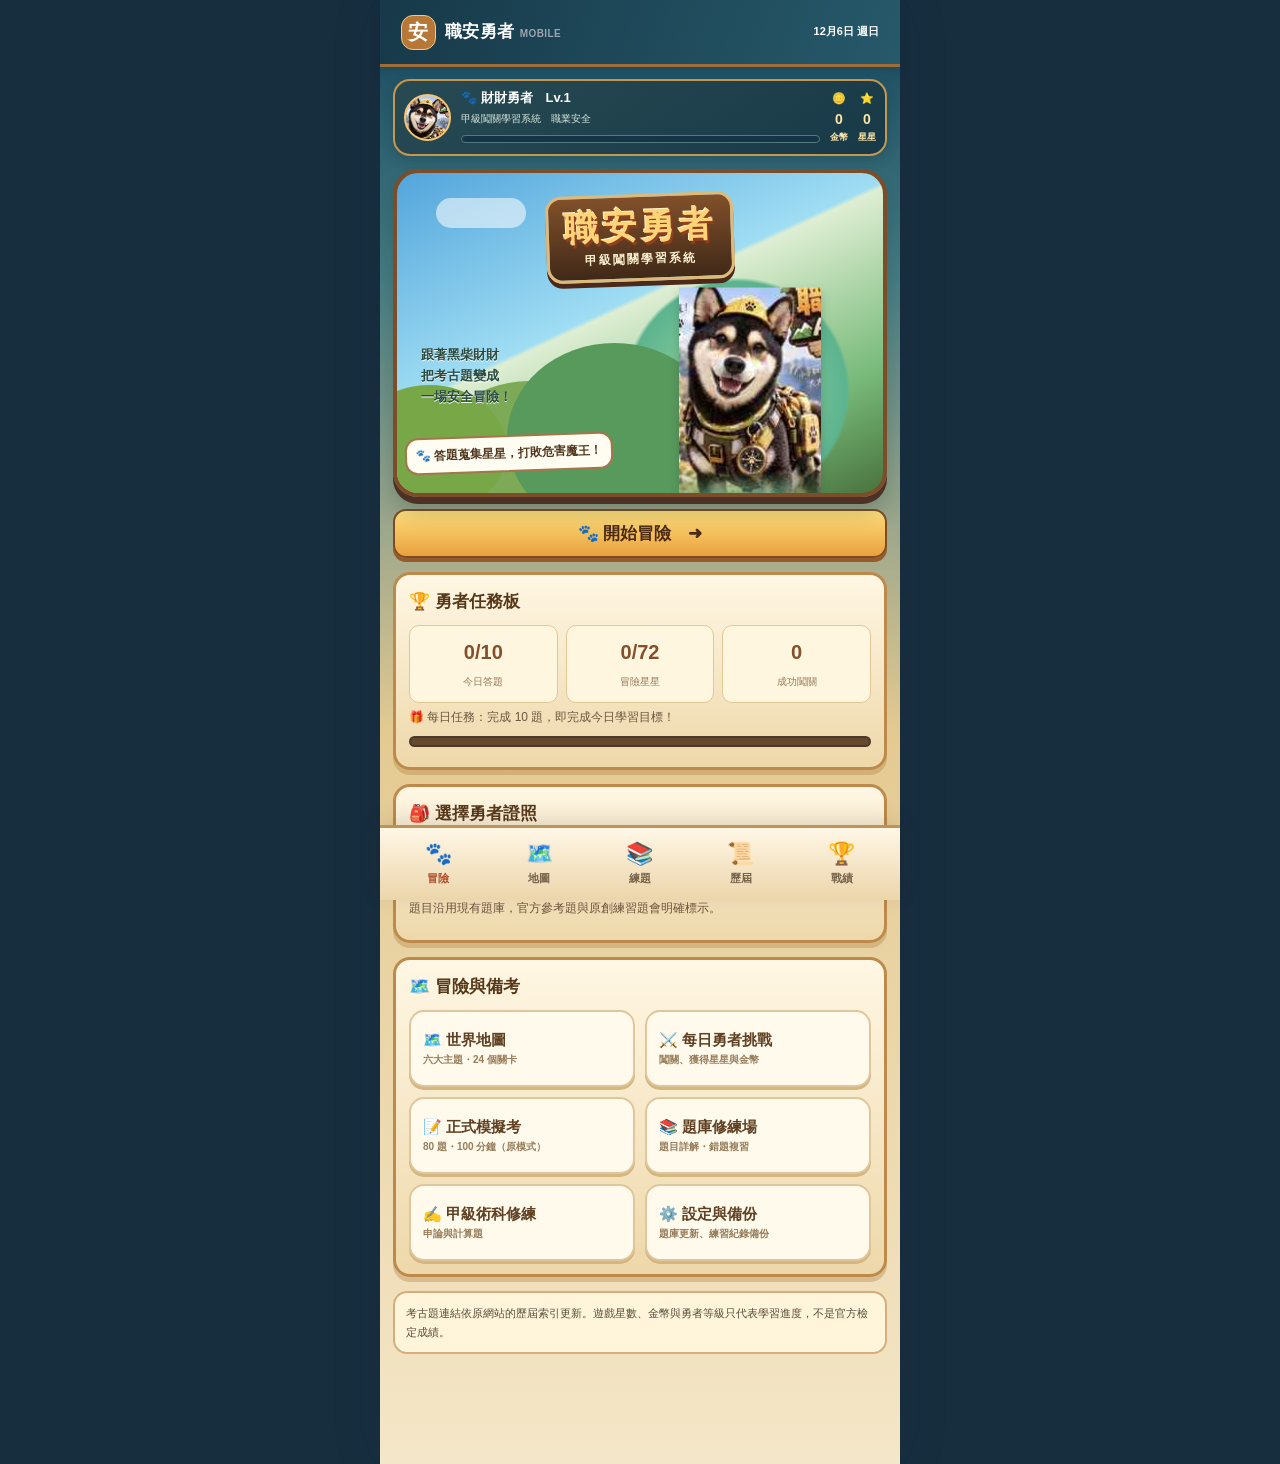
==== index.html @ 436e3c4e "Connect full professional legal explanations to Shiba RPG and brand existing exam navigation" ====
<!doctype html><html lang="zh-Hant"><head><meta charset="utf-8"><meta name="viewport" content="width=device-width,initial-scale=1,viewport-fit=cover"><meta name="theme-color" content="#192a45"><meta name="apple-mobile-web-app-capable" content="yes"><meta name="apple-mobile-web-app-status-bar-style" content="default"><meta name="apple-mobile-web-app-title" content="職安勇者"><meta name="description" content="台灣職業安全管理師、職業衛生管理師、職安衛管理員手機每日練習及歷屆試題連結"><title>職安勇者｜黑柴財財甲級闖關學習系統</title><style>:root{--bg:#f4f6fa;--ink:#15233c;--muted:#738097;--line:#e7eaf0;--brand:#ba3f3a;--deep:#17263e;--teal:#1f847b;--white:#fff;--orange:#f5b961;--shadow:0 12px 35px rgba(25,41,67,.075)}*{box-sizing:border-box}html{scroll-behavior:smooth}body{margin:0;background:var(--bg);color:var(--ink);font:15px/1.6 -apple-system,BlinkMacSystemFont,"Noto Sans TC","PingFang TC","Microsoft JhengHei",sans-serif;-webkit-tap-highlight-color:transparent}button,select,input,textarea{font:inherit}button{cursor:pointer}a{color:#2c6477;text-decoration:none}.app{max-width:520px;margin:0 auto;min-height:100dvh;background:var(--bg);padding-bottom:calc(86px + env(safe-area-inset-bottom));position:relative}.topbar{height:62px;display:flex;align-items:center;justify-content:space-between;padding:10px 21px;background:#fff;border-bottom:1px solid #eff1f5;position:sticky;top:0;z-index:10}.brand{display:flex;align-items:center;gap:9px;color:var(--deep);font-size:17px;font-weight:900;letter-spacing:.4px}.logo{background:var(--deep);width:35px;height:35px;border-radius:12px;display:grid;place-items:center;color:white;font-weight:900;font-size:20px}.small-date{font-size:11px;color:var(--muted);font-weight:650}.content{padding:18px 18px 22px}.hero{background:linear-gradient(115deg,#192a45,#2f4962);color:white;border-radius:23px;padding:22px 22px 18px;position:relative;overflow:hidden;box-shadow:0 14px 25px rgba(25,42,69,.14)}.hero::after{content:'';width:185px;height:185px;position:absolute;right:-85px;top:-70px;border-radius:50%;border:26px solid rgba(255,255,255,.055)}.hero h1{font-size:28px;margin:7px 0;line-height:1.28;letter-spacing:.4px}.eyebrow{font-size:12px;letter-spacing:1.5px;color:#b9d0da;font-weight:750}.hero p{font-size:12.5px;color:#d6e0e8;margin:0 0 17px}.hero-metrics{display:flex;gap:8px}.hero-metrics .metric{flex:1;background:#ffffff17;padding:11px 8px;border-radius:13px;backdrop-filter:blur(4px)}.metric strong{font-size:22px;line-height:1.2;display:block;font-weight:850}.metric span{font-size:10px;color:#d7e4ec}.section-title{display:flex;align-items:center;justify-content:space-between;margin:22px 2px 11px}.section-title h2{font-size:16px;line-height:1.3;margin:0;font-weight:850}.section-title .minor{color:var(--muted);font-size:11px}.btn{border:0;border-radius:13px;padding:12px 16px;font-weight:800;background:var(--deep);color:white;display:inline-flex;align-items:center;justify-content:center;gap:7px;transition:transform .14s;min-height:45px}.btn:active{transform:scale(.98)}.btn.primary{background:var(--brand)}.btn.outline{background:#fff;border:1px solid var(--line);color:var(--ink)}.btn.soft{background:#f0f4f8;color:var(--deep)}.btn.teal{background:var(--teal)}.btn.block{width:100%}.btn:disabled{opacity:.55;cursor:not-allowed}.course-row{margin:15px 0;display:flex;align-items:center;gap:10px;background:#fff;border:1px solid var(--line);border-radius:15px;padding:10px 14px}.course-row label{font-size:12px;color:var(--muted);white-space:nowrap;font-weight:750}.course-row select{width:100%;background:none;color:var(--deep);font-size:13px;font-weight:850;border:none;outline:none}.target-row{display:flex;gap:7px;margin:10px 0}.tiny-chip{padding:7px 12px;border:1px solid #e4eaf0;border-radius:999px;background:white;color:#6c788c;font-size:12px;font-weight:750}.tiny-chip.selected{border-color:var(--brand);background:#fff1ef;color:var(--brand)}.daily{background:#fff;border-radius:20px;box-shadow:var(--shadow);border:1px solid var(--line);padding:18px}.daily-row{display:flex;justify-content:space-between;gap:12px;align-items:center}.daily-big{font-weight:900;font-size:25px}.muted{color:var(--muted)}.small{font-size:12px}.progress-track{height:8px;background:#e9eef1;border-radius:20px;overflow:hidden;margin:13px 0}.progress-bar{height:100%;background:linear-gradient(90deg,var(--brand),#de8170);border-radius:20px;transition:width .25s}.task-grid{display:grid;grid-template-columns:repeat(2,minmax(0,1fr));gap:11px}.task{background:#fff;border:1px solid var(--line);border-radius:19px;padding:16px;min-height:143px;display:flex;flex-direction:column;justify-content:space-between;text-align:left;box-shadow:0 4px 15px #1b354408}.task .emoji{width:38px;height:38px;background:#f4f6f9;border-radius:12px;display:grid;place-items:center;font-size:21px}.task strong{font-size:14px;line-height:1.35}.task small{color:var(--muted);font-size:11px}.notice{padding:12px 14px;border-radius:13px;background:#edf4f4;color:#31666b;border:1px solid #d8e8e8;font-size:11.5px;line-height:1.6;margin-top:15px}.notice.warn{background:#fff6e9;color:#8c5f29;border-color:#f4e4c8}.page-title{font-size:24px;font-weight:900;margin:1px 0 4px}.page-subtitle{font-size:12px;color:var(--muted);margin:0 0 16px}.card{border:1px solid var(--line);background:white;border-radius:19px;padding:16px;margin:11px 0;box-shadow:0 3px 15px rgba(20,40,60,.035)}.card h3{font-size:15px;margin:0 0 5px}.stat-pair{display:grid;grid-template-columns:1fr 1fr;gap:9px}.stat-pair .card{margin:0}.stat-val{font-size:27px;font-weight:900;line-height:1.35}.stat-caption{font-size:11px;color:var(--muted)}.tabs{position:fixed;z-index:20;bottom:0;left:50%;transform:translateX(-50%);width:min(520px,100%);background:#fff;display:flex;border-top:1px solid #e5e9ef;box-shadow:0 -10px 25px #2638490c;padding:8px 8px calc(7px + env(safe-area-inset-bottom))}.tab{flex:1;display:flex;flex-direction:column;align-items:center;gap:2px;justify-content:center;color:#8b97a9;border:none;background:none;padding:4px 0 5px}.tab .symbol{font-size:20px;line-height:1.3}.tab span:last-child{font-size:11px;font-weight:750}.tab.active{color:var(--brand)}.mode-list{display:grid;gap:10px}.mode-item{background:white;border:1px solid var(--line);border-radius:17px;padding:15px;display:flex;align-items:center;gap:12px;width:100%;text-align:left}.mode-item .mode-icon{width:43px;height:43px;display:grid;place-items:center;border-radius:13px;background:#f3f4f7;font-size:23px;flex-shrink:0}.mode-item strong{font-size:14px}.mode-item p{font-size:11.5px;color:var(--muted);margin:2px 0 0}.right-chevron{margin-left:auto;font-size:24px;color:#acb4bd}.topic-pill{display:inline-flex;border:1px solid #dce2ea;border-radius:30px;padding:7px 11px;font-size:11px;margin:0 5px 8px 0;background:white;color:#55657c}.topic-pill.selected{background:#172b46;color:#fff;border-color:#172b46}.filter{display:flex;align-items:center;gap:7px;margin:12px 0}.filter select,.form-select{background:#fff;border:1px solid var(--line);border-radius:12px;padding:10px;color:var(--ink);max-width:100%;font-size:12px}.full{width:100%}.quiz-top{display:flex;align-items:center;justify-content:space-between;gap:7px;margin:5px 0 12px}.quiz-top button{border:1px solid #e1e6ed;background:white;border-radius:10px;color:var(--ink);padding:7px 10px;font-weight:750;font-size:12px}.quiz-card{background:white;border:1px solid var(--line);border-radius:23px;padding:20px 16px;box-shadow:var(--shadow)}.quiz-labels{display:flex;align-items:center;gap:6px;flex-wrap:wrap}.tag{display:inline-block;border-radius:100px;padding:3px 9px;font-size:10.5px;background:#eff1f6;color:#68758a;font-weight:750}.tag.official{background:#e6f3ef;color:#20766c}.tag.multi{background:#fff3e6;color:#97642c}.quiz-question{font-size:18px;font-weight:850;line-height:1.6;margin:16px 0 20px;white-space:pre-wrap}.option{border:1.5px solid #e3e8ef;background:#fff;border-radius:15px;width:100%;display:flex;gap:11px;align-items:flex-start;text-align:left;padding:13px 12px;margin-bottom:9px;color:#21334d;line-height:1.53}.option .letter{flex-shrink:0;width:27px;height:27px;border-radius:9px;background:#eef2f6;display:grid;place-items:center;color:#53647a;font-weight:900;font-size:12px}.option.selected{border-color:#d2655e;background:#fff6f5}.option.selected .letter{background:var(--brand);color:#fff}.option.correct{border-color:#2d9380;background:#f2faf8}.option.correct .letter{background:#268878;color:white}.option.wrong{border-color:#dc7776;background:#fff4f2}.option:disabled{cursor:default}.explanation{background:#f5f8fa;border-radius:13px;padding:12px;margin:12px 0;color:#4c5e72;font-size:12.5px}.explanation strong{color:var(--ink)}.legal-analysis{margin-top:14px;border-top:1px solid #dbe3e9;padding-top:14px}.legal-heading{font-weight:900;font-size:15px;color:#1e344e;margin-bottom:8px}.legal-status{font-size:11px;font-weight:800;border-radius:8px;background:#e7f4ed;color:#276a54;padding:8px;margin-bottom:9px}.legal-note{font-size:12px;line-height:1.7;color:#4d5d72;margin:7px 0}.legal-option{border:1px solid #dbe4ed;border-radius:11px;background:#fff;padding:10px;margin:8px 0;color:#34445a}.legal-option strong{font-size:12px;color:#254661}.legal-option p{margin:5px 0 0;font-size:12px;line-height:1.75}.legal-pending,.legal-alert{border-radius:10px;padding:10px 11px;background:#fff5e9;border:1px solid #f1d6b3;color:#8b531d;font-size:12px;line-height:1.7;margin:9px 0}.legal-links{display:grid;gap:8px;margin:13px 0}.legal-links a,.legal-analysis>a{font-size:12px;line-height:1.5;text-decoration:underline}.law-update-card{margin:14px 0}.law-summary{border-top:1px solid #e8edf1;padding:10px 0 5px}.law-summary a{font-size:12px;font-weight:800}.law-summary small{display:block;color:#6b7890;font-size:11px;margin-top:4px}.law-summary p{font-size:11px;line-height:1.6;color:#56647a;margin:5px 0}

.reason-summary{padding:13px;background:#edf5fa;border-left:4px solid #3d7899;border-radius:12px;margin:10px 0;line-height:1.75}
.reason-summary b{font-size:14px;color:#203951}.reason-summary p{font-size:13px;color:#34445a;margin:5px 0 0;white-space:pre-line}
.exam-focus{background:#fff7e8;border:1px solid #f5d8a6;color:#795128;font-size:12px;line-height:1.7;padding:10px;border-radius:10px}
.reason-subtitle{font-size:13px;font-weight:850;color:#233c58;margin:15px 0 9px}
.reason-choice{background:white;border:1px solid #dfe8ed;border-radius:12px;padding:11px;margin:9px 0}
.reason-choice-top{font-size:11px;font-weight:900;color:#394e62}
.reason-choice-text{font-size:12px;color:#273b51;padding-top:6px;line-height:1.6;font-weight:750}
.reason-choice p{font-size:12px;margin:8px 0 0;line-height:1.7;color:#4c5d70}
.reason-yes{border-left:4px solid #3b907b;background:#f7fcfa}
.reason-no{border-left:4px solid #9ca8b8}
.memory-tip{background:#eef3ff;border-radius:12px;padding:12px;margin:13px 0}
.memory-tip strong{color:#28476f;font-size:13px}
.memory-tip p{font-size:12px;line-height:1.75;margin:5px 0 0;color:#384e6e}

.coverage-card{margin:15px 0}.coverage-pill{font-size:10px;font-weight:900;color:#4e7b73;background:#e3f5f0;padding:5px 7px;border-radius:12px}.coverage-big{font-size:22px;font-weight:900;color:#233650;margin:9px 0}.coverage-big small{color:#7b8b99;font-size:13px}.coverage-sub{color:#647185;font-size:11px;line-height:1.65;margin:10px 0}.coverage-row{display:flex;justify-content:space-between;font-size:12px;gap:8px;padding:7px 2px;border-bottom:1px solid #eaf0f5}.coverage-row strong{color:#2c526a}.focus-card{margin:14px 0}.focus-grid{display:grid;grid-template-columns:repeat(2,minmax(0,1fr));gap:9px}.focus-grid button{border-radius:11px;border:1px solid #d6e1e8;background:#f8fbfe;text-align:left;padding:11px;color:#193d54}.focus-grid b,.focus-grid small{display:block}.focus-grid b{font-size:13px}.focus-grid small{color:#76889a;font-size:11px;margin-top:3px}.focus-grid button:disabled{opacity:.45}
.quiz-actions{display:flex;gap:10px;margin:17px 0}.quiz-actions .btn{flex:1}.score{font-size:56px;line-height:1.15;font-weight:950;text-align:center;color:var(--deep);letter-spacing:-2px}.score small{font-size:20px}.result-dot{font-size:44px;text-align:center;margin:8px}.archive-year{display:flex;gap:8px;align-items:center}.archive-year select{flex:1}.source-row{display:flex;align-items:flex-start;gap:10px;justify-content:space-between;border-top:1px solid #eff2f5;padding:10px 0}.source-row:first-child{border-top:0}.source-row .sr-title{font-size:12px;font-weight:800}.source-row .sr-sub{font-size:10px;color:var(--muted);margin-top:3px;word-break:break-all}.source-row a{font-size:11px;font-weight:750;white-space:nowrap;background:#edf4f6;padding:5px 9px;border-radius:8px}.status-bullet{display:inline-block;width:7px;height:7px;border-radius:50%;margin-right:4px;background:#c0c7d1}.status-bullet.found{background:#2d9782}.source-summ{display:grid;grid-template-columns:repeat(3,1fr);gap:9px}.source-summ .card{margin:0;padding:13px 9px;text-align:center}.source-summ strong{font-size:20px}.source-summ span{font-size:10px;color:var(--muted);display:block}.pill-link{display:inline-flex;align-items:center;padding:7px 9px;background:#f1f5f8;border-radius:9px;margin:4px;font-size:11px}.history-row{display:flex;justify-content:space-between;border-bottom:1px solid var(--line);padding:12px 0;font-size:12px}.history-row:last-child{border-bottom:none}.bar-chart{display:flex;gap:5px;align-items:flex-end;height:105px;padding:11px 0 3px}.bar-chart .colbar{flex:1;text-align:center;display:flex;flex-direction:column;align-items:center;justify-content:end;height:100%}.bar-chart .colbar i{display:block;width:72%;border-radius:5px 5px 0 0;background:#d87364;min-height:2px}.bar-chart .colbar small{color:#95a0ae;font-size:9px;margin-top:4px}.input-area{width:100%;min-height:190px;border:1px solid #dfe5ed;border-radius:14px;padding:13px;resize:vertical;outline:none;background:#fff}.footnote{color:#8a94a4;font-size:10.5px;margin:14px 2px;line-height:1.7}.muted-link{color:#43748a;text-decoration:underline}.row{display:flex;align-items:center;justify-content:space-between;gap:9px}.check-answers{background:#f1f4f8;color:#50647a;border:1px solid #dfe7eb;border-radius:12px;padding:11px;white-space:pre-wrap;font-size:13px}.toast{position:fixed;bottom:94px;left:50%;transform:translateX(-50%);background:#1a2d45;color:white;padding:12px 18px;border-radius:13px;font-size:12px;max-width:90%;box-shadow:0 12px 22px #0003;z-index:40}.hide{display:none!important}@media(min-width:600px){body{background:#e8ebf0}.app{box-shadow:0 0 50px #1a28421b}.tabs{box-shadow:0 -7px 28px #1e304419}}@media(prefers-reduced-motion:reduce){*{scroll-behavior:auto!important;transition:none!important}}
</style><link rel="stylesheet" href="./adventure.css?v=2.0"></head><body><div id="app"><div class="app"><div class="topbar"><div class="brand"><span class="logo">安</span>職安考通</div></div><main class="content">正在載入題庫…</main></div></div><script>const BUNDLED_PRACTICE={"version":"2026-10-20","questions":[{"id":"P0001","type":"single","topic":"90006 職業安全衛生","specialty":"all","text":"發現工作場所有立即發生危險之虞時，最適當的處理為何？","options":["先完成手上工作","停止作業並使人員退避安全場所","拍照後等待隔天","僅提醒同事小心"],"answer":[1],"explanation":"立即危險應優先停止作業、撤離及排除危害。","source_type":"practice","year":null,"source":"原創練習題（不是官方考古題）"},{"id":"P0002","type":"single","topic":"90006 職業安全衛生","specialty":"all","text":"風險評估中，風險一般由哪兩個主要因素組成？","options":["成本與產值","危害發生可能性與後果嚴重度","人數與工時","溫度與濕度"],"answer":[1],"explanation":"常見風險矩陣以可能性及嚴重度評定風險。","source_type":"practice","year":null,"source":"原創練習題（不是官方考古題）"},{"id":"P0003","type":"single","topic":"90006 職業安全衛生","specialty":"all","text":"使用化學品前，最應優先查閱哪項資料？","options":["安全資料表（SDS）","採購發票","產品廣告","出勤紀錄"],"answer":[0],"explanation":"SDS 提供危害、保護措施、洩漏與急救資訊。","source_type":"practice","year":null,"source":"原創練習題（不是官方考古題）"},{"id":"P0004","type":"single","topic":"90006 職業安全衛生","specialty":"all","text":"發生事故後的調查，主要目的為何？","options":["尋找替罪羊","預防再發並改善系統缺失","僅完成行政程序","減少通報次數"],"answer":[1],"explanation":"事故調查著重根本原因與防止再發措施。","source_type":"practice","year":null,"source":"原創練習題（不是官方考古題）"},{"id":"P0005","type":"single","topic":"90007 工作倫理","specialty":"all","text":"發現檢查紀錄有誤，管理人員應如何處理？","options":["直接刪除整份紀錄","保留可追溯性並依程序更正","請他人代簽","為避免影響績效而不處理"],"answer":[1],"explanation":"紀錄更正應可追溯，避免偽造或掩蓋。","source_type":"practice","year":null,"source":"原創練習題（不是官方考古題）"},{"id":"P0006","type":"single","topic":"90007 工作倫理","specialty":"all","text":"處理員工健康資料時最重要的原則是？","options":["傳送到公開群組","依業務必要性限制存取並保護隱私","公開個人診斷","複製到私人帳號"],"answer":[1],"explanation":"健康及個資應以最小必要原則保護。","source_type":"practice","year":null,"source":"原創練習題（不是官方考古題）"},{"id":"P0007","type":"single","topic":"90007 工作倫理","specialty":"all","text":"承攬商要求幫忙隱匿危險作業缺失時，管理人員應？","options":["同意並換取便利","依規定通報、追蹤改善","只在口頭說明","刪除照片"],"answer":[1],"explanation":"完整揭露風險及追蹤改善符合專業倫理。","source_type":"practice","year":null,"source":"原創練習題（不是官方考古題）"},{"id":"P0008","type":"single","topic":"90007 工作倫理","specialty":"all","text":"評估設備安全時，哪一種做法較符合專業誠信？","options":["在未檢查前先簽合格","依現場證據及規範如實判定","只採供應商口頭承諾","為趕進度忽略試驗"],"answer":[1],"explanation":"檢查結論須基於客觀資料及實際驗證。","source_type":"practice","year":null,"source":"原創練習題（不是官方考古題）"},{"id":"P0009","type":"single","topic":"90008 環境保護","specialty":"all","text":"化學品洩漏流向雨水排水溝時，首要原則為何？","options":["用水沖入溝內","在安全條件下阻止擴散並通報","任其自然蒸發","以紙箱掩蓋"],"answer":[1],"explanation":"避免污染水體；在確保人員安全後阻止擴散。","source_type":"practice","year":null,"source":"原創練習題（不是官方考古題）"},{"id":"P0010","type":"single","topic":"90008 環境保護","specialty":"all","text":"事業廢棄物分類與處理最適合採取哪種方式？","options":["所有廢棄物混裝","依特性分類、標示並交合法管道處理","交給不明車輛","只靠容器顏色區分"],"answer":[1],"explanation":"分類、標示及合法清除處理是基本原則。","source_type":"practice","year":null,"source":"原創練習題（不是官方考古題）"},{"id":"P0011","type":"single","topic":"90008 環境保護","specialty":"all","text":"選擇減少污染的改善措施時，優先考量何者？","options":["源頭減量與製程改善","增加末端稀釋","移到其他地方排放","不再記錄用量"],"answer":[0],"explanation":"源頭減量優先於末端處理。","source_type":"practice","year":null,"source":"原創練習題（不是官方考古題）"},{"id":"P0012","type":"single","topic":"90008 環境保護","specialty":"all","text":"危害性廢棄物容器最重要的管理條件為何？","options":["保持開口方便使用","合適容器、清楚標示並防止洩漏","與一般食品存放","放在避難出口"],"answer":[1],"explanation":"防漏、標示及合適儲存可降低人員與環境危害。","source_type":"practice","year":null,"source":"原創練習題（不是官方考古題）"},{"id":"P0013","type":"single","topic":"90009 節能減碳","specialty":"all","text":"降低空調能源消耗的首要合理措施為何？","options":["無人區域維持全負載","改善設備效率並適當設定溫度","封閉所有通風口","取消必要的通風設備"],"answer":[1],"explanation":"節能不能犧牲法定或必要的通風安全。","source_type":"practice","year":null,"source":"原創練習題（不是官方考古題）"},{"id":"P0014","type":"single","topic":"90009 節能減碳","specialty":"all","text":"建立能源績效指標時，哪一項最有助於比較？","options":["用電量與產量或樓地板面積等活動量連結","只看某一天用電","只看電費帳單顏色","不用保留紀錄"],"answer":[0],"explanation":"能耗強度可協助排除產量或規模差異。","source_type":"practice","year":null,"source":"原創練習題（不是官方考古題）"},{"id":"P0015","type":"single","topic":"90009 節能減碳","specialty":"all","text":"改善照明能源效率時，合適的作法為何？","options":["在必要照度前提下採高效率燈具與分區控制","全部關燈","遮住緊急照明","取消出口指示燈"],"answer":[0],"explanation":"必須同時兼顧工作照度與緊急照明要求。","source_type":"practice","year":null,"source":"原創練習題（不是官方考古題）"},{"id":"P0016","type":"single","topic":"90009 節能減碳","specialty":"all","text":"選擇節能設備時，應避免哪一種做法？","options":["評估生命週期成本","確認符合安全規範","只因節能而拆除必要防護裝置","規劃維護保養"],"answer":[2],"explanation":"能源績效不得凌駕基本安全防護。","source_type":"practice","year":null,"source":"原創練習題（不是官方考古題）"},{"id":"P0017","type":"single","topic":"安全衛生管理","specialty":"all","text":"ISO 45001 的 PDCA 循環中，Check 主要對應哪項活動？","options":["鑑別危害與規劃","績效監督、測量及稽核","施行工程控制","公布公司願景"],"answer":[1],"explanation":"Check 重點在監督績效並確認系統是否有效。","source_type":"practice","year":null,"source":"原創練習題（不是官方考古題）"},{"id":"P0018","type":"single","topic":"安全衛生管理","specialty":"all","text":"風險控制層級中，通常優先程度最高的是？","options":["個人防護具","工程控制","消除危害","行政管理"],"answer":[2],"explanation":"消除危害優先於取代、工程、行政及個人防護。","source_type":"practice","year":null,"source":"原創練習題（不是官方考古題）"},{"id":"P0019","type":"single","topic":"安全衛生管理","specialty":"all","text":"承攬共同作業前，最應建立哪項機制？","options":["僅由承攬商自行決定","連繫調整、作業協調及危害告知","完全不開會","將工作全部交由門衛"],"answer":[1],"explanation":"共同作業須重視原事業單位協調和危害防止。","source_type":"practice","year":null,"source":"原創練習題（不是官方考古題）"},{"id":"P0020","type":"single","topic":"安全衛生管理","specialty":"all","text":"變更管理（MOC）最適合在什麼時點執行？","options":["設備變更完成後很久","作業或設備變更前先評估風險","事故後才開始","僅在驗收時"],"answer":[1],"explanation":"變更前辨識新增或改變的危害。","source_type":"practice","year":null,"source":"原創練習題（不是官方考古題）"},{"id":"P0021","type":"single","topic":"安全衛生管理","specialty":"all","text":"職災調查使用「五個為什麼」主要是為了？","options":["快速歸咎個人","探索事故背後的系統性原因","取代全部證據","計算保險費"],"answer":[1],"explanation":"持續追問因果，以找到可改善的根因。","source_type":"practice","year":null,"source":"原創練習題（不是官方考古題）"},{"id":"P0022","type":"single","topic":"安全衛生管理","specialty":"all","text":"安全衛生教育訓練成效最適合如何確認？","options":["只有簽到就視為有效","結合測驗、操作觀察與現場行為","只看出席人數","不須追蹤"],"answer":[1],"explanation":"訓練成效需要知識與行為方面的佐證。","source_type":"practice","year":null,"source":"原創練習題（不是官方考古題）"},{"id":"P0023","type":"single","topic":"安全衛生管理","specialty":"all","text":"在安全巡檢發現高風險缺失時，合理的處置順序為何？","options":["等月報再追蹤","先控制危害、指派改善、驗證結案","刪除缺失紀錄","只用口頭提醒"],"answer":[1],"explanation":"先控制急迫風險，後續落實改善及驗證。","source_type":"practice","year":null,"source":"原創練習題（不是官方考古題）"},{"id":"P0024","type":"single","topic":"安全衛生管理","specialty":"all","text":"「領先指標」的最佳例子為何？","options":["去年失能傷害件數","本月風險改善措施按期完成率","去年事故損失日數","去年工傷保險理賠額"],"answer":[1],"explanation":"改善完成率能呈現預防性活動，屬領先指標。","source_type":"practice","year":null,"source":"原創練習題（不是官方考古題）"},{"id":"P0025","type":"single","topic":"安全衛生管理","specialty":"all","text":"「落後指標」的例子為何？","options":["風險評估完成率","工具箱會議出席率","職業災害件數","近失事件提報率"],"answer":[2],"explanation":"事故發生後的結果屬落後指標。","source_type":"practice","year":null,"source":"原創練習題（不是官方考古題）"},{"id":"P0026","type":"single","topic":"安全衛生管理","specialty":"all","text":"設置安全衛生管理目標時，最適當的設計方式為何？","options":["無期限的口號","可衡量、可追蹤且有責任人與期限","避免數據","僅由承攬商決定"],"answer":[1],"explanation":"SMART 目標便於管理、檢視與改善。","source_type":"practice","year":null,"source":"原創練習題（不是官方考古題）"},{"id":"P0027","type":"single","topic":"安全衛生管理","specialty":"all","text":"危害辨識時，下列哪項不應忽略？","options":["僅例行作業","非例行作業、維修及緊急狀況","只有辦公室","只有承攬商作業"],"answer":[1],"explanation":"危害辨識須涵蓋不同作業模式及緊急情境。","source_type":"practice","year":null,"source":"原創練習題（不是官方考古題）"},{"id":"P0028","type":"single","topic":"安全衛生管理","specialty":"all","text":"採購一台新機械時，安全管理最適合提前介入哪個階段？","options":["設備停用後","規格訂定與選型階段","僅結帳時","事故發生後"],"answer":[1],"explanation":"源頭納入安全規格可減少後續改造。","source_type":"practice","year":null,"source":"原創練習題（不是官方考古題）"},{"id":"P0029","type":"single","topic":"安全衛生管理","specialty":"all","text":"承攬商人員進場時，哪項最適合列為必要事項？","options":["只看公司制服","危害告知與入場管制","只確認手機品牌","完全不需核實資格"],"answer":[1],"explanation":"進場前應確認作業風險、資格與管制。","source_type":"practice","year":null,"source":"原創練習題（不是官方考古題）"},{"id":"P0030","type":"single","topic":"安全衛生管理","specialty":"all","text":"緊急應變演練後最有價值的產出是？","options":["只拍團體照片","記錄問題、改善期限及驗證結果","演練後丟掉紀錄","只宣布結束"],"answer":[1],"explanation":"演練重點在發現應變缺口與追蹤改善。","source_type":"practice","year":null,"source":"原創練習題（不是官方考古題）"},{"id":"P0031","type":"single","topic":"安全衛生管理","specialty":"all","text":"工作安全分析（JSA）通常會先進行何事？","options":["直接決定罰款","將工作拆分為主要步驟","只買防護具","只設定產量"],"answer":[1],"explanation":"工作步驟拆解後辨識各步驟危害和控制措施。","source_type":"practice","year":null,"source":"原創練習題（不是官方考古題）"},{"id":"P0032","type":"single","topic":"安全衛生管理","specialty":"all","text":"員工提出近失事件時，組織最適合採取？","options":["鼓勵報告、分析並改善","公開指責員工","取消所有報告","視為一定無風險"],"answer":[0],"explanation":"近失事件可協助提前消除事故誘因。","source_type":"practice","year":null,"source":"原創練習題（不是官方考古題）"},{"id":"P0033","type":"single","topic":"安全衛生管理","specialty":"all","text":"職安衛內部稽核最主要的功能為何？","options":["取代外部主管機關","檢查系統符合性及有效性","只追求表單數量","向全體員工公布個資"],"answer":[1],"explanation":"稽核評估管理系統是否依要求執行及有效運作。","source_type":"practice","year":null,"source":"原創練習題（不是官方考古題）"},{"id":"P0034","type":"single","topic":"安全衛生管理","specialty":"all","text":"若改善措施已完成施工，正式結案前還應做什麼？","options":["直接刪單","驗證控制措施是否有效","停止追蹤","僅向供應商付款"],"answer":[1],"explanation":"改善完成不等於風險已充分降低。","source_type":"practice","year":null,"source":"原創練習題（不是官方考古題）"},{"id":"P0035","type":"single","topic":"安全衛生管理","specialty":"all","text":"對於危害性作業的工作許可制度，關鍵重點為？","options":["許可單簽完就永久有效","確認作業條件、隔離與必要的安全措施","只列印空白表","任何人都能任意修改"],"answer":[1],"explanation":"作業許可應與現場條件和措施相符。","source_type":"practice","year":null,"source":"原創練習題（不是官方考古題）"},{"id":"P0036","type":"single","topic":"安全衛生管理","specialty":"all","text":"若需要對多項危害排定改善優先順序，應首先參考？","options":["部門資歷","風險程度及立即危害狀況","辦公室距離","文件頁數"],"answer":[1],"explanation":"以風險為基礎配置改善資源。","source_type":"practice","year":null,"source":"原創練習題（不是官方考古題）"},{"id":"P0037","type":"single","topic":"安全衛生管理","specialty":"all","text":"稽核缺失的矯正措施應特別避免？","options":["確認原因","只修正表象、未處理根因","訂定期限","驗證有效性"],"answer":[1],"explanation":"只消除眼前現象，缺失容易再發。","source_type":"practice","year":null,"source":"原創練習題（不是官方考古題）"},{"id":"P0038","type":"single","topic":"安全衛生管理","specialty":"all","text":"設計安全觀察制度時，較好的方向是？","options":["只記錄員工犯錯","觀察工作條件與系統因素並提供回饋","禁止員工反映問題","將觀察資料當作唯一考績"],"answer":[1],"explanation":"以改善不安全條件與行為背後原因為重點。","source_type":"practice","year":null,"source":"原創練習題（不是官方考古題）"},{"id":"P0039","type":"single","topic":"安全衛生管理","specialty":"all","text":"職安衛管理階層審查通常需要哪類資料？","options":["僅公司商標","稽核結果、績效、事件、資源與改善機會","只看業績排名","僅員工聚餐記錄"],"answer":[1],"explanation":"管理審查應依績效資料決策。","source_type":"practice","year":null,"source":"原創練習題（不是官方考古題）"},{"id":"P0040","type":"single","topic":"安全衛生管理","specialty":"all","text":"對於安全設備的定期檢查，管理制度應包含？","options":["只列設備名稱","頻率、檢查項目、責任人及缺失改善","完全不用紀錄","只靠記憶"],"answer":[1],"explanation":"完整管理要能追蹤與證明有效執行。","source_type":"practice","year":null,"source":"原創練習題（不是官方考古題）"},{"id":"P0041","type":"single","topic":"機械設備安全","specialty":"safe","text":"維修機器前，最有助於避免意外啟動的措施是？","options":["只掛提醒紙張","上鎖掛牌及驗證零能量狀態","通知隔壁同事","將速度調慢"],"answer":[1],"explanation":"LOTO 應隔離能源並驗證安全狀態。","source_type":"practice","year":null,"source":"原創練習題（不是官方考古題）"},{"id":"P0042","type":"single","topic":"機械設備安全","specialty":"safe","text":"機械防護罩設計的主要目的為何？","options":["提升美觀","隔離人體與危險運動部位","降低文書成本","增加機台重量"],"answer":[1],"explanation":"防護罩可避免接觸夾捲切割等危險點。","source_type":"practice","year":null,"source":"原創練習題（不是官方考古題）"},{"id":"P0043","type":"single","topic":"機械設備安全","specialty":"safe","text":"操作起重設備時，最不適當的行為為何？","options":["確認吊具狀態","吊物下方站人","建立吊掛警戒區","確認荷重"],"answer":[1],"explanation":"吊物下方禁止人員停留。","source_type":"practice","year":null,"source":"原創練習題（不是官方考古題）"},{"id":"P0044","type":"single","topic":"機械設備安全","specialty":"safe","text":"兩手操作式安全裝置的主要防護原理為何？","options":["減少機台噪音","要求雙手離開危險區並操作","提升溫度","加速機械週期"],"answer":[1],"explanation":"避免手部進入危險動作區域。","source_type":"practice","year":null,"source":"原創練習題（不是官方考古題）"},{"id":"P0045","type":"single","topic":"電氣安全","specialty":"safe","text":"電氣設備維修前，何者最重要？","options":["僅切斷照明電源","斷電、隔離、驗證無電並防止誤送電","戴一般棉手套即可","請同事遠離就好"],"answer":[1],"explanation":"電氣隔離與驗電為關鍵的防感電措施。","source_type":"practice","year":null,"source":"原創練習題（不是官方考古題）"},{"id":"P0046","type":"single","topic":"電氣安全","specialty":"safe","text":"保護接地的主要安全作用為何？","options":["增加電壓","降低故障狀況下觸電風險","取代所有保護裝置","消除火災荷載"],"answer":[1],"explanation":"保護接地配合適當保護裝置降低觸電危害。","source_type":"practice","year":null,"source":"原創練習題（不是官方考古題）"},{"id":"P0047","type":"single","topic":"營造作業安全","specialty":"safe","text":"高處作業防墜落措施，通常較應優先採用哪一方式？","options":["僅提醒小心","設置適當的護欄或作業平台","使用一般雨衣","只在地面貼標語"],"answer":[1],"explanation":"集體防護通常優先於個人防墜落裝備。","source_type":"practice","year":null,"source":"原創練習題（不是官方考古題）"},{"id":"P0048","type":"single","topic":"營造作業安全","specialty":"safe","text":"開挖前，最需要事先確認何項資訊？","options":["附近餐廳營業時間","地下管線、土壤與周邊環境風險","下班交通","工地招牌樣式"],"answer":[1],"explanation":"地下管線與坍塌風險需於開挖前確認。","source_type":"practice","year":null,"source":"原創練習題（不是官方考古題）"},{"id":"P0049","type":"single","topic":"營造作業安全","specialty":"safe","text":"移動式施工架使用前，何者最適當？","options":["未鎖定腳輪就攀登","確認穩固、制動與防墜措施","將人連同架一起推動","任意拆除斜撐"],"answer":[1],"explanation":"施工架應穩固，移動與使用時遵守安全規範。","source_type":"practice","year":null,"source":"原創練習題（不是官方考古題）"},{"id":"P0050","type":"single","topic":"起重吊掛","specialty":"safe","text":"吊掛作業開始前，最應確認的組合為何？","options":["吊物顏色與品牌","重量、重心、吊具額定能力及路徑","吊車車牌字母","作業者年齡"],"answer":[1],"explanation":"避免超載與失衡，並控制運送路徑。","source_type":"practice","year":null,"source":"原創練習題（不是官方考古題）"},{"id":"P0051","type":"single","topic":"火災爆炸","specialty":"safe","text":"燃燒三要素不包含何者？","options":["可燃物","氧化劑","點火源","噪音"],"answer":[3],"explanation":"可燃物、氧化劑與熱／點火源構成火三角。","source_type":"practice","year":null,"source":"原創練習題（不是官方考古題）"},{"id":"P0052","type":"single","topic":"火災爆炸","specialty":"safe","text":"易燃液體存放區應首先控制？","options":["清潔用品顏色","點火源、通風及容器完整性","員工身高","照片數量"],"answer":[1],"explanation":"控制火源與蒸氣累積，並防洩漏。","source_type":"practice","year":null,"source":"原創練習題（不是官方考古題）"},{"id":"P0053","type":"single","topic":"火災爆炸","specialty":"safe","text":"進行動火作業前，最適合？","options":["直接開始焊接","核發作業許可並確認火源控制及監視","先打開所有危險物品容器","停用全部警報"],"answer":[1],"explanation":"動火須評估周圍可燃物並採取適當預防措施。","source_type":"practice","year":null,"source":"原創練習題（不是官方考古題）"},{"id":"P0054","type":"single","topic":"火災爆炸","specialty":"safe","text":"粉塵爆炸風險的評估，通常應注意？","options":["只看粉塵顏色","粉塵可燃性、懸浮濃度與點火源","只看員工人數","只看粉塵重量"],"answer":[1],"explanation":"可燃性粉塵在特定條件下可能爆炸。","source_type":"practice","year":null,"source":"原創練習題（不是官方考古題）"},{"id":"P0055","type":"single","topic":"運輸交通","specialty":"safe","text":"工廠內人車分流的核心安全目的是？","options":["節省照明","減少人員與車輛衝突及撞擊","增加貨架數","避免文件更新"],"answer":[1],"explanation":"實體隔離與交通動線設計可控制人車碰撞。","source_type":"practice","year":null,"source":"原創練習題（不是官方考古題）"},{"id":"P0056","type":"single","topic":"運輸交通","specialty":"safe","text":"堆高機轉彎行駛時，應特別注意？","options":["車輛尾部擺動與周邊人員","只有輪胎品牌","駕駛室香氛","燈光色溫"],"answer":[0],"explanation":"堆高機後輪轉向的尾部擺動可能造成夾撞。","source_type":"practice","year":null,"source":"原創練習題（不是官方考古題）"},{"id":"P0057","type":"single","topic":"運輸交通","specialty":"safe","text":"裝卸貨月台的防墜及防車輛移動措施應包括？","options":["僅放警示紙張","車輛固定、月台防護與通訊確認","永遠不需檢查","只靠手勢猜測"],"answer":[1],"explanation":"控制貨車意外移動及月台落差。","source_type":"practice","year":null,"source":"原創練習題（不是官方考古題）"},{"id":"P0058","type":"single","topic":"設備可靠度","specialty":"safe","text":"安全聯鎖被短接時，最適當的管理作法為何？","options":["視為節省時間","停止相關危險作業並恢復有效防護","寫在日誌即可持續使用","只降低機台產速"],"answer":[1],"explanation":"安全聯鎖失效可能造成不可接受的風險。","source_type":"practice","year":null,"source":"原創練習題（不是官方考古題）"},{"id":"P0059","type":"single","topic":"設備可靠度","specialty":"safe","text":"維護保養「預防性維修」的核心精神是？","options":["等故障後再修","依設備風險與週期預先檢查維護","停止所有記錄","每次都直接換新機"],"answer":[1],"explanation":"預防性維修可降低設備失效機率。","source_type":"practice","year":null,"source":"原創練習題（不是官方考古題）"},{"id":"P0060","type":"single","topic":"職業災害分析","specialty":"safe","text":"一座事故金字塔通常想說明的是？","options":["事故一定有固定比例","重視輕傷及近失訊號，有助早期預防","重大事故完全不可預防","只需追蹤死亡事故"],"answer":[1],"explanation":"事故金字塔為管理提醒，數字比例不可視為通則。","source_type":"practice","year":null,"source":"原創練習題（不是官方考古題）"},{"id":"P0061","type":"single","topic":"職業災害分析","specialty":"safe","text":"事故樹分析（FTA）主要採用什麼思路？","options":["由頂事件往下分析可能原因","只依時間順序列過程","只看損失金額","只看採購紀錄"],"answer":[0],"explanation":"故障樹從頂事件追溯基本事件及邏輯組合。","source_type":"practice","year":null,"source":"原創練習題（不是官方考古題）"},{"id":"P0062","type":"single","topic":"製程安全","specialty":"safe","text":"HAZOP 分析常用導引詞「沒有」「更多」「更少」是為了？","options":["規劃員工旅遊","系統性找出製程參數偏差及後果","取代設備圖面","辨識員工職等"],"answer":[1],"explanation":"HAZOP 用導引詞辨識偏差、原因與影響。","source_type":"practice","year":null,"source":"原創練習題（不是官方考古題）"},{"id":"P0063","type":"single","topic":"製程安全","specialty":"safe","text":"安全閥主要功能為何？","options":["提升設備美觀","在超壓時提供適當洩放保護","取代操作程序","保證設備完全無風險"],"answer":[1],"explanation":"超壓保護須按設計工況設置與維護。","source_type":"practice","year":null,"source":"原創練習題（不是官方考古題）"},{"id":"P0064","type":"single","topic":"製程安全","specialty":"safe","text":"緊急停止按鈕應如何管理？","options":["當作一般開機按鈕","保持可辨識、可觸及並定期確認功能","以裝飾貼紙遮住","停機後永久短接"],"answer":[1],"explanation":"緊停功能需可靠且能被快速辨識。","source_type":"practice","year":null,"source":"原創練習題（不是官方考古題）"},{"id":"P0065","type":"single","topic":"作業環境監測","specialty":"health","text":"工作環境中以個人採樣方式評估暴露，其最大優點為？","options":["永遠不必校正","更能代表特定勞工隨工作移動的暴露","只測辦公室","可取代所有健康檢查"],"answer":[1],"explanation":"個人採樣可貼近勞工呼吸帶與暴露歷程。","source_type":"practice","year":null,"source":"原創練習題（不是官方考古題）"},{"id":"P0066","type":"single","topic":"作業環境監測","specialty":"health","text":"以時間加權平均濃度（TWA）評估暴露時，主要考量？","options":["濃度隨時間的加權平均","只取最高瞬間值","只看室外風速","只看人員身高"],"answer":[0],"explanation":"TWA 將各時段濃度依暴露時間加權。","source_type":"practice","year":null,"source":"原創練習題（不是官方考古題）"},{"id":"P0067","type":"single","topic":"作業環境監測","specialty":"health","text":"短時間暴露評估（STEL）常用來關注？","options":["跨十年的平均值","短時高濃度暴露","只關注噪音","只有空氣流量"],"answer":[1],"explanation":"STEL 衡量較短期間的高濃度暴露風險。","source_type":"practice","year":null,"source":"原創練習題（不是官方考古題）"},{"id":"P0068","type":"single","topic":"作業環境監測","specialty":"health","text":"採樣泵使用前後，通常應做何事？","options":["確認校正流量","完全不記錄","隨意改換採樣介質","只看外觀顏色"],"answer":[0],"explanation":"採樣流量影響採樣體積及濃度計算。","source_type":"practice","year":null,"source":"原創練習題（不是官方考古題）"},{"id":"P0069","type":"single","topic":"化學性因子","specialty":"health","text":"吸入性危害物進入人體的主要途徑為？","options":["耳朵聽覺","呼吸道吸入","眼睛視覺","指甲生長"],"answer":[1],"explanation":"粉塵、蒸氣、氣體與煙霧常經呼吸道暴露。","source_type":"practice","year":null,"source":"原創練習題（不是官方考古題）"},{"id":"P0070","type":"single","topic":"化學性因子","specialty":"health","text":"SDS 第 8 節通常包含什麼重要內容？","options":["暴露控制與個人防護","公司財務報告","年度旅遊計畫","只有運送費用"],"answer":[0],"explanation":"SDS 第 8 節為暴露預防措施的重要來源。","source_type":"practice","year":null,"source":"原創練習題（不是官方考古題）"},{"id":"P0071","type":"single","topic":"化學性因子","specialty":"health","text":"選擇呼吸防護具時，關鍵決策依據為何？","options":["外觀顏色","污染物種類、濃度、氧氣條件及適合度","員工服裝","價格最低即可"],"answer":[1],"explanation":"呼吸防護需依暴露特性與環境條件選擇。","source_type":"practice","year":null,"source":"原創練習題（不是官方考古題）"},{"id":"P0072","type":"single","topic":"化學性因子","specialty":"health","text":"在缺氧環境中，哪種說法正確？","options":["一般濾毒罐可補充氧氣","空氣濾淨式呼吸防護具不能供氧","紙口罩可解決缺氧","棉手套可以補氧"],"answer":[1],"explanation":"缺氧須考量供氣式呼吸防護與適當救援。","source_type":"practice","year":null,"source":"原創練習題（不是官方考古題）"},{"id":"P0073","type":"single","topic":"物理性因子","specialty":"health","text":"噪音暴露評估常使用什麼單位表示聲級？","options":["dB(A)","ppm","mg/L","kW"],"answer":[0],"explanation":"A加權分貝常用於職場噪音評估。","source_type":"practice","year":null,"source":"原創練習題（不是官方考古題）"},{"id":"P0074","type":"single","topic":"物理性因子","specialty":"health","text":"採用個人噪音劑量計，主要可評估？","options":["個人工作期間的噪音暴露","房間面積","空調溫度","皮膚吸收率"],"answer":[0],"explanation":"個人劑量計可追蹤作業期間的噪音劑量。","source_type":"practice","year":null,"source":"原創練習題（不是官方考古題）"},{"id":"P0075","type":"single","topic":"物理性因子","specialty":"health","text":"高溫作業評估常使用何種指標？","options":["WBGT","BMI","VOC","COD"],"answer":[0],"explanation":"WBGT 為評估熱壓力的重要指標之一。","source_type":"practice","year":null,"source":"原創練習題（不是官方考古題）"},{"id":"P0076","type":"single","topic":"物理性因子","specialty":"health","text":"防止熱危害時，較完整的措施為？","options":["只提供冰水","改善通風或熱源隔離、合理休息與補水","停止所有培訓","只換制服顏色"],"answer":[1],"explanation":"高溫控制應結合工程及工作休息管理。","source_type":"practice","year":null,"source":"原創練習題（不是官方考古題）"},{"id":"P0077","type":"single","topic":"局部排氣","specialty":"health","text":"局部排氣裝置的主要功能是？","options":["在污染源附近捕集有害物","提升辦公室音響","提高氣味擴散","代替所有機械護罩"],"answer":[0],"explanation":"局部排氣應在危害物進入呼吸帶前捕集。","source_type":"practice","year":null,"source":"原創練習題（不是官方考古題）"},{"id":"P0078","type":"single","topic":"局部排氣","specialty":"health","text":"局部排氣系統集氣罩位置不適當，最可能造成？","options":["捕集效率下降","空調電費歸零","噪音完全消失","污染物自動分解"],"answer":[0],"explanation":"集氣罩的距離、形狀與氣流影響捕集效能。","source_type":"practice","year":null,"source":"原創練習題（不是官方考古題）"},{"id":"P0079","type":"single","topic":"局部排氣","specialty":"health","text":"局部排氣系統性能確認，不應只依賴哪個項目？","options":["風量測定","氣流方向觀察","僅查看設備是否有運轉聲","維護紀錄"],"answer":[2],"explanation":"有運轉聲不代表足夠捕集能力。","source_type":"practice","year":null,"source":"原創練習題（不是官方考古題）"},{"id":"P0080","type":"single","topic":"人因工程","specialty":"health","text":"重複性工作常見的人因風險因子之一是？","options":["重複動作及不良姿勢","停車費","天氣預報","員工手機品牌"],"answer":[0],"explanation":"肌肉骨骼風險與頻率、力道、姿勢等有關。","source_type":"practice","year":null,"source":"原創練習題（不是官方考古題）"},{"id":"P0081","type":"single","topic":"人因工程","specialty":"health","text":"人工搬運重物時，最合適優先採取？","options":["直接要求工人更用力","減量、機械輔助與工作站改善","只張貼口號","只訂制服規格"],"answer":[1],"explanation":"工程及作業設計可從源頭降低肌肉骨骼負荷。","source_type":"practice","year":null,"source":"原創練習題（不是官方考古題）"},{"id":"P0082","type":"single","topic":"人因工程","specialty":"health","text":"辦公室螢幕工作站的較好設定是？","options":["長時間扭轉頸部","使螢幕、座椅及鍵盤符合工作者體型與姿勢","只調高亮度","取消休息"],"answer":[1],"explanation":"工作站應可調整並促進中立姿勢。","source_type":"practice","year":null,"source":"原創練習題（不是官方考古題）"},{"id":"P0083","type":"single","topic":"職業健康","specialty":"health","text":"特殊健康檢查結果應如何運用？","options":["隨意公開診斷","結合暴露評估和專業建議進行健康管理","視為可代替工程控制","只存檔不處理"],"answer":[1],"explanation":"健康監護搭配工作暴露與改善措施。","source_type":"practice","year":null,"source":"原創練習題（不是官方考古題）"},{"id":"P0084","type":"single","topic":"職業健康","specialty":"health","text":"職業病預防的首要工作方向是？","options":["只在發病後賠償","辨識危害、降低暴露並進行健康監護","只做問卷","只提供藥品"],"answer":[1],"explanation":"職業病防治以危害控制及健康監護整合。","source_type":"practice","year":null,"source":"原創練習題（不是官方考古題）"},{"id":"P0085","type":"single","topic":"職業健康","specialty":"health","text":"分析職場健康資料時，最應留意？","options":["隱私保護及統計解讀限制","可以直接公開全部病歷","單次異常即可斷定職業病","完全不需考量暴露"],"answer":[0],"explanation":"醫療診斷與職業暴露因果判定須專業評估。","source_type":"practice","year":null,"source":"原創練習題（不是官方考古題）"},{"id":"P0086","type":"single","topic":"生物性危害","specialty":"health","text":"醫療或實驗室職場降低血液體液接觸危害，合適方式為？","options":["使用安全針具並遵守標準防護","重複徒手套針帽","污染針具隨意丟棄","只在事後提醒"],"answer":[0],"explanation":"標準防護、安全器材與妥善丟棄降低暴露風險。","source_type":"practice","year":null,"source":"原創練習題（不是官方考古題）"},{"id":"P0087","type":"single","topic":"生物性危害","specialty":"health","text":"接觸性危害評估應考慮哪些主要暴露途徑？","options":["僅空氣吸入","吸入、皮膚接觸與意外吞入等","只有視覺","只有聽覺"],"answer":[1],"explanation":"暴露途徑因危害物與工作型態而異。","source_type":"practice","year":null,"source":"原創練習題（不是官方考古題）"},{"id":"P0088","type":"single","topic":"暴露計算","specialty":"health","text":"某勞工於 2 小時暴露 100 ppm、6 小時暴露 20 ppm，8 小時 TWA 約為？","options":["20 ppm","40 ppm","60 ppm","80 ppm"],"answer":[1],"explanation":"TWA=(100×2+20×6)/8=40 ppm。","source_type":"practice","year":null,"source":"原創練習題（不是官方考古題）"},{"id":"P0089","type":"multi","topic":"安全衛生管理","specialty":"all","text":"下列哪些屬於風險控制層級常見的控制方法？（複選）","options":["消除危害","取代危害源","工程控制","只以口頭祈求安全"],"answer":[0,1,2],"explanation":"控制層級包含消除、取代、工程、行政與個人防護。","source_type":"practice","year":null,"source":"原創練習題（不是官方考古題）"},{"id":"P0090","type":"multi","topic":"安全衛生管理","specialty":"all","text":"有效的承攬商管理通常包括哪些內容？（複選）","options":["危害告知","進場資格確認","作業協調","不必記錄事故"],"answer":[0,1,2],"explanation":"承攬風險需要施工前、作業中及改善後的控制。","source_type":"practice","year":null,"source":"原創練習題（不是官方考古題）"},{"id":"P0091","type":"multi","topic":"安全衛生管理","specialty":"all","text":"事故調查應蒐集哪些資料？（複選）","options":["現場與設備狀態","相關人員訪談","作業程序與訓練資料","只看新聞評論"],"answer":[0,1,2],"explanation":"須使用可核實的多元證據分析原因。","source_type":"practice","year":null,"source":"原創練習題（不是官方考古題）"},{"id":"P0092","type":"multi","topic":"安全衛生管理","specialty":"all","text":"ISO 45001 持續改善可能包含哪些活動？（複選）","options":["稽核與績效評估","管理審查","事件矯正措施","掩蓋近失事件"],"answer":[0,1,2],"explanation":"持續改善需有證據、追蹤與管理支持。","source_type":"practice","year":null,"source":"原創練習題（不是官方考古題）"},{"id":"P0093","type":"multi","topic":"安全衛生管理","specialty":"all","text":"作業前風險評估應考量哪些情況？（複選）","options":["例行作業","非例行維修","緊急狀況","只看員工職稱"],"answer":[0,1,2],"explanation":"不同工況可能有不同風險。","source_type":"practice","year":null,"source":"原創練習題（不是官方考古題）"},{"id":"P0094","type":"multi","topic":"安全衛生管理","specialty":"all","text":"有效的安全衛生目標通常有哪些特性？（複選）","options":["可衡量","有期限與責任人","能追蹤進展","完全不必評估"],"answer":[0,1,2],"explanation":"使目標可執行且可評估。","source_type":"practice","year":null,"source":"原創練習題（不是官方考古題）"},{"id":"P0095","type":"multi","topic":"安全衛生管理","specialty":"all","text":"變更管理應檢視哪些事項？（複選）","options":["設備改造風險","程序與人員變動","教育訓練需求","完全不需更新SOP"],"answer":[0,1,2],"explanation":"變更管理涵蓋技術、作業、組織及文件。","source_type":"practice","year":null,"source":"原創練習題（不是官方考古題）"},{"id":"P0096","type":"multi","topic":"安全衛生管理","specialty":"all","text":"近失事件制度的良好做法包括？（複選）","options":["鼓勵提報","分析潛在原因","回饋改善結果","只懲處報告者"],"answer":[0,1,2],"explanation":"避免以責備導向壓制通報。","source_type":"practice","year":null,"source":"原創練習題（不是官方考古題）"},{"id":"P0097","type":"multi","topic":"安全衛生管理","specialty":"all","text":"教育訓練計畫應納入哪些內容？（複選）","options":["風險需求分析","適合職務的內容","成效確認","只有照片、沒有教材"],"answer":[0,1,2],"explanation":"訓練應回應真實作業風險。","source_type":"practice","year":null,"source":"原創練習題（不是官方考古題）"},{"id":"P0098","type":"multi","topic":"安全衛生管理","specialty":"all","text":"緊急應變計畫通常應涵蓋哪些事項？（複選）","options":["警報與通報","疏散及集合","人員職責與演練","只考慮白天情況"],"answer":[0,1,2],"explanation":"應考慮可能情境、角色與演練驗證。","source_type":"practice","year":null,"source":"原創練習題（不是官方考古題）"},{"id":"P0099","type":"multi","topic":"安全衛生管理","specialty":"all","text":"高風險作業許可核發前，應確認哪些項目？（複選）","options":["作業範圍與時間","危害控制措施","必要的隔離與應變","空白許可單預先永久核准"],"answer":[0,1,2],"explanation":"安全許可應符合當次作業條件。","source_type":"practice","year":null,"source":"原創練習題（不是官方考古題）"},{"id":"P0100","type":"multi","topic":"安全衛生管理","specialty":"all","text":"健康安全績效指標可包含哪些？（複選）","options":["預防性改善完成率","傷害事件趨勢","法定檢查完成率","只看公司營業額"],"answer":[0,1,2],"explanation":"結合領先與落後指標追蹤績效。","source_type":"practice","year":null,"source":"原創練習題（不是官方考古題）"},{"id":"P0101","type":"multi","topic":"安全衛生管理","specialty":"all","text":"文件與紀錄管制的良好原則有哪些？（複選）","options":["版本管制","核准權限與紀錄追溯","適當保存及權限控管","容許任意竄改"],"answer":[0,1,2],"explanation":"確保現場使用有效版本且紀錄可信。","source_type":"practice","year":null,"source":"原創練習題（不是官方考古題）"},{"id":"P0102","type":"multi","topic":"安全衛生管理","specialty":"all","text":"作業環境危害溝通的有效作法有哪些？（複選）","options":["適當的標示","SDS 取得與教育","承攬商危害告知","只發給少數管理人員"],"answer":[0,1,2],"explanation":"完整危害溝通讓相關人員了解風險。","source_type":"practice","year":null,"source":"原創練習題（不是官方考古題）"},{"id":"P0103","type":"multi","topic":"安全衛生管理","specialty":"all","text":"改善措施的結案驗證應確認哪些？（複選）","options":["措施已完成","實際風險是否下降","是否引入新風險","只確認已支付發票"],"answer":[0,1,2],"explanation":"應確認有效性與次生風險。","source_type":"practice","year":null,"source":"原創練習題（不是官方考古題）"},{"id":"P0104","type":"multi","topic":"安全衛生管理","specialty":"all","text":"管理審查可使用哪些輸入資訊？（複選）","options":["合規狀態","事件與稽核結果","資源需求及目標進度","只有董事長行程"],"answer":[0,1,2],"explanation":"審查需要跨多面向的管理證據。","source_type":"practice","year":null,"source":"原創練習題（不是官方考古題）"},{"id":"P0105","type":"multi","topic":"機械設備安全","specialty":"safe","text":"LOTO 安全上鎖程序應包含？（複選）","options":["辨識能源並隔離","釋放殘餘能量","驗證零能量","只靠口頭通知"],"answer":[0,1,2],"explanation":"可靠隔離需識別、鎖定並驗證。","source_type":"practice","year":null,"source":"原創練習題（不是官方考古題）"},{"id":"P0106","type":"multi","topic":"起重吊掛","specialty":"safe","text":"安全吊掛前應確認？（複選）","options":["吊物重量及重心","吊具負載能力","作業區警戒","人員可站吊物下方"],"answer":[0,1,2],"explanation":"吊掛需控制過載、落物及擺動。","source_type":"practice","year":null,"source":"原創練習題（不是官方考古題）"},{"id":"P0107","type":"multi","topic":"營造作業安全","specialty":"safe","text":"高處墜落控制措施可包含？（複選）","options":["適當護欄","安全工作平台","合適個人防墜系統","拆除所有安全網"],"answer":[0,1,2],"explanation":"集體防護優先，必要時配合個人防墜。","source_type":"practice","year":null,"source":"原創練習題（不是官方考古題）"},{"id":"P0108","type":"multi","topic":"火災爆炸","specialty":"safe","text":"動火作業安全準備通常包含？（複選）","options":["清除或隔離可燃物","適當滅火器材","火警監視與監火人員","容許附近容器敞開存放溶劑"],"answer":[0,1,2],"explanation":"動火需要控制點火源、可燃物及應變。","source_type":"practice","year":null,"source":"原創練習題（不是官方考古題）"},{"id":"P0109","type":"multi","topic":"運輸交通","specialty":"safe","text":"廠內堆高機安全管理應包含？（複選）","options":["駕駛資格與訓練","車輛檢查維護","人車動線管理","任意超速搶道"],"answer":[0,1,2],"explanation":"設備、駕駛、現場動線需整體管理。","source_type":"practice","year":null,"source":"原創練習題（不是官方考古題）"},{"id":"P0110","type":"multi","topic":"電氣安全","specialty":"safe","text":"電氣維修前的關鍵安全步驟包含？（複選）","options":["隔離電源","驗證無電","防止誤送電","只戴一般布手套"],"answer":[0,1,2],"explanation":"須有隔離與確認安全狀態。","source_type":"practice","year":null,"source":"原創練習題（不是官方考古題）"},{"id":"P0111","type":"multi","topic":"製程安全","specialty":"safe","text":"化學製程變更的風險評估宜涵蓋？（複選）","options":["操作條件變更","聯鎖及保護層","異常與緊急情境","只看採購折扣"],"answer":[0,1,2],"explanation":"製程風險控制需要系統分析。","source_type":"practice","year":null,"source":"原創練習題（不是官方考古題）"},{"id":"P0112","type":"multi","topic":"職業災害分析","specialty":"safe","text":"有效的事故調查報告通常涵蓋？（複選）","options":["事故事實時序","直接原因及根本原因","矯正預防措施與追蹤","只寫單一員工姓名"],"answer":[0,1,2],"explanation":"報告應能支援預防再發。","source_type":"practice","year":null,"source":"原創練習題（不是官方考古題）"},{"id":"P0113","type":"multi","topic":"作業環境監測","specialty":"health","text":"評估化學物暴露時通常需考慮哪些？（複選）","options":["濃度","暴露時間","暴露途徑","只看物質中文名稱"],"answer":[0,1,2],"explanation":"暴露情境涉及劑量、時間及途徑。","source_type":"practice","year":null,"source":"原創練習題（不是官方考古題）"},{"id":"P0114","type":"multi","topic":"化學性因子","specialty":"health","text":"呼吸防護計畫可包含哪些？（複選）","options":["危害評估與選型","適合度測試","使用及保養訓練","將濾材無限期使用"],"answer":[0,1,2],"explanation":"呼吸防護應為完整計畫而非僅採購面罩。","source_type":"practice","year":null,"source":"原創練習題（不是官方考古題）"},{"id":"P0115","type":"multi","topic":"局部排氣","specialty":"health","text":"局部排氣系統查核可涵蓋哪些？（複選）","options":["氣流方向","集氣罩與風管狀態","風量及捕集效果","僅聽風機是否有聲音"],"answer":[0,1,2],"explanation":"性能評估需實測而非只看設備運轉。","source_type":"practice","year":null,"source":"原創練習題（不是官方考古題）"},{"id":"P0116","type":"multi","topic":"物理性因子","specialty":"health","text":"預防熱危害的有效措施可包含？（複選）","options":["遮蔽熱源","補水及安排休息","熱適應訓練","增加不必要的熱負荷"],"answer":[0,1,2],"explanation":"熱危害防制通常需工程及行政整合。","source_type":"practice","year":null,"source":"原創練習題（不是官方考古題）"},{"id":"P0117","type":"multi","topic":"人因工程","specialty":"health","text":"評估工作相關肌肉骨骼風險，常考量？（複選）","options":["施力","姿勢","重複頻率","只看公司規模"],"answer":[0,1,2],"explanation":"人因風險受多個作業因子影響。","source_type":"practice","year":null,"source":"原創練習題（不是官方考古題）"},{"id":"P0118","type":"multi","topic":"職業健康","specialty":"health","text":"職業健康監護的良好做法可包含？（複選）","options":["職場危害暴露資訊","適當健康檢查與追蹤","保護個資","將個人病歷公開貼於公佈欄"],"answer":[0,1,2],"explanation":"健康監護應確保必要性、專業性及隱私。","source_type":"practice","year":null,"source":"原創練習題（不是官方考古題）"},{"id":"P0119","type":"multi","topic":"作業環境監測","specialty":"health","text":"採樣計畫執行前應確認？（複選）","options":["採樣目標與方法","設備校正","採樣位置及代表性","不必記錄採樣時間"],"answer":[0,1,2],"explanation":"完整方法與紀錄才能解讀結果。","source_type":"practice","year":null,"source":"原創練習題（不是官方考古題）"},{"id":"P0120","type":"multi","topic":"生物性危害","specialty":"health","text":"降低生物性危害的合適措施包含？（複選）","options":["標準防護","手部衛生","適當尖銳物收集容器","污染物與餐食混放"],"answer":[0,1,2],"explanation":"防護措施應配合感染風險與接觸方式。","source_type":"practice","year":null,"source":"原創練習題（不是官方考古題）"}],"subjective":[{"id":"S01","specialty":"safe","topic":"承攬管理","text":"某物流倉儲廠區夜間進行屋頂動火與高處作業。請條列辨識至少五項主要危害，並設計承攬共同作業前、中、後管理流程。","points":"危害辨識（墜落、火源、可燃物、感電、交叉作業）；工作許可與資格；危害告知／連繫調整；監視與消防備援；完工檢查及關閉許可。","source_type":"practice","source":"原創術科練習題（不是正式歷屆題）"},{"id":"S02","specialty":"safe","topic":"機械安全","text":"一台輸送機發生卡料，維修人員準備排除。請以 LOTO 原則設計安全工作步驟。","points":"辨識全部能源、停機、隔離、上鎖掛牌、釋放殘能、驗證零能量、維修、更換防護、清點人員、依程序復歸。","source_type":"practice","source":"原創術科練習題（不是正式歷屆題）"},{"id":"S03","specialty":"safe","topic":"消防與危險物","text":"倉庫同時存放紙箱、酒精類液體與鋰電池。請提出分區儲存、火源、消防、巡檢及緊急應變方面的管理重點。","points":"物質危害分類與法規確認；防火區劃；合適消防系統；危險物與電池安全管理；異常偵測；現場應變。","source_type":"practice","source":"原創術科練習題（不是正式歷屆題）"},{"id":"S04","specialty":"safe","topic":"風險評估","text":"試擬一份堆高機與行人共用通道的風險評估表，說明危害、風險評分、控制措施與後續驗證。","points":"辨識盲區、路口、倒車、速度；可能性與嚴重度；實體分流優先；速限與警示；監督成效。","source_type":"practice","source":"原創術科練習題（不是正式歷屆題）"},{"id":"S05","specialty":"health","topic":"暴露評估計算","text":"某作業勞工 2 小時接觸 80 ppm、4 小時接觸 40 ppm、2 小時接觸 10 ppm。請計算 8 小時 TWA 並說明如何與容許暴露標準比較。","points":"TWA=(80×2+40×4+10×2)/8=42.5 ppm。需取得該物質適用最新容許暴露標準，確認採樣方法、時間及防護狀況。","source_type":"practice","source":"原創術科練習題（不是正式歷屆題）"},{"id":"S06","specialty":"health","topic":"局部排氣","text":"某化學調配區的排氣設備有運轉，但員工仍反映溶劑味道。請設計局部排氣效能確認與改善程序。","points":"檢視SDS及危害；實測風量與氣流；罩口位置與污染源；風管及濾材；暴露評估；工程改善後再測。","source_type":"practice","source":"原創術科練習題（不是正式歷屆題）"},{"id":"S07","specialty":"health","topic":"噪音與高溫","text":"請規劃一個含噪音及熱危害的作業環境監測及預防改善計畫。","points":"暴露群組、現場調查與監測、風險判讀、工程控制、工作休息、個人防護、健康管理、成效驗證。","source_type":"practice","source":"原創術科練習題（不是正式歷屆題）"},{"id":"S08","specialty":"health","topic":"人因工程","text":"工廠包裝人員反映肩頸與下背不適。請從調查、風險分析、控制措施到績效追蹤擬定改善方案。","points":"作業頻率與負重、姿勢與施力、員工訪談、設備輔助與工作站設計、輪調休息、醫護轉介與持續追蹤。","source_type":"practice","source":"原創術科練習題（不是正式歷屆題）"}]};const BUNDLED_SOURCES={"updated_at":"2026-10-20T00:00:00Z","entries":[{"year":2026,"roc_year":115,"certificate":"22100","session":2,"category":"學科","title":"115年 第2梯 學科試題","publisher":"勞動部技能檢定中心（職安幫索引）","url":"https://owinform.wdasec.gov.tw/ExamNet/owInform/DLowFileQ/202607060001/05/221001-1.pdf","source_type":"official_link"},{"year":2026,"roc_year":115,"certificate":"22100","session":1,"category":"學科","title":"115年 第1梯 學科","publisher":"勞動部技能檢定中心（職安幫提供索引）","url":"https://owinform.wdasec.gov.tw/ExamNet/owInform/DLowFileQ/202603160001/15/221001-1.pdf","source_type":"official_link"},{"year":2026,"roc_year":115,"certificate":"22000","session":2,"category":"學科","title":"115年 第2梯 學科試題","publisher":"勞動部技能檢定中心（職安幫索引）","url":"https://owinform.wdasec.gov.tw/ExamNet/owInform/DLowFileQ/202607060001/05/220001-1.pdf","source_type":"official_link"},{"year":2026,"roc_year":115,"certificate":"22000","session":1,"category":"學科","title":"115年 第1梯 學科","publisher":"勞動部技能檢定中心（職安幫提供索引）","url":"https://owinform.wdasec.gov.tw/ExamNet/owInform/DLowFileQ/202603160001/15/220001-1.pdf","source_type":"official_link"},{"year":2025,"roc_year":114,"certificate":"22100","session":1,"category":"學科","title":"114年 第1梯 學科","publisher":"勞動部技能檢定中心（職安幫提供索引）","url":"https://owinform.wdasec.gov.tw/ExamNet/owInform/DLowFileQ/202503170001/16/221001-1.pdf","source_type":"official_link"},{"year":2025,"roc_year":114,"certificate":"22000","session":1,"category":"學科","title":"114年 第1梯 學科","publisher":"勞動部技能檢定中心（職安幫提供索引）","url":"https://owinform.wdasec.gov.tw/ExamNet/owInform/DLowFileQ/202503170001/16/220001-1.pdf","source_type":"official_link"},{"year":2024,"roc_year":113,"certificate":"22100","session":1,"category":"學科","title":"113年 第1梯 學科","publisher":"勞動部技能檢定中心（職安幫提供索引）","url":"https://owinform.wdasec.gov.tw/ExamNet/owInform/DLowFileQ/202403180001/17/221001-1.pdf","source_type":"official_link"},{"year":2024,"roc_year":113,"certificate":"22000","session":1,"category":"學科","title":"113年 第1梯 學科","publisher":"勞動部技能檢定中心（職安幫提供索引）","url":"https://owinform.wdasec.gov.tw/ExamNet/owInform/DLowFileQ/202403180001/17/220001-1.pdf","source_type":"official_link"},{"year":2023,"roc_year":112,"certificate":"22100","session":1,"category":"學科","title":"112年 第1梯 學科","publisher":"勞動部技能檢定中心（職安幫提供索引）","url":"https://owinform.wdasec.gov.tw/ExamNet/owInform/DLowFileQ/202303200001/19/221001-1.pdf","source_type":"official_link"},{"year":2023,"roc_year":112,"certificate":"22000","session":1,"category":"學科","title":"112年 第1梯 學科","publisher":"勞動部技能檢定中心（職安幫提供索引）","url":"https://owinform.wdasec.gov.tw/ExamNet/owInform/DLowFileQ/202303200001/19/220001-1.pdf","source_type":"official_link"},{"year":2022,"roc_year":111,"certificate":"22100","session":1,"category":"學科","title":"111年 第1梯 學科","publisher":"勞動部技能檢定中心（職安幫提供索引）","url":"https://owinform.wdasec.gov.tw/ExamNet/owInform/DLowFileQ/202203210001/20/221001-1.pdf","source_type":"official_link"},{"year":2022,"roc_year":111,"certificate":"22000","session":1,"category":"學科","title":"111年 第1梯 學科","publisher":"勞動部技能檢定中心（職安幫提供索引）","url":"https://owinform.wdasec.gov.tw/ExamNet/owInform/DLowFileQ/202203210001/20/220001-1.pdf","source_type":"official_link"},{"year":2021,"roc_year":110,"certificate":"22100","session":1,"category":"學科","title":"110年 第1梯 學科","publisher":"勞動部技能檢定中心（職安幫提供索引）","url":"https://owinform.wdasec.gov.tw/ExamNet/owInform/DLowFileQ/202103220001/21/221001-1.pdf","source_type":"official_link"},{"year":2021,"roc_year":110,"certificate":"22000","session":1,"category":"學科","title":"110年 第1梯 學科","publisher":"勞動部技能檢定中心（職安幫提供索引）","url":"https://owinform.wdasec.gov.tw/ExamNet/owInform/DLowFileQ/202103220001/21/220001-1.pdf","source_type":"official_link"},{"year":2020,"roc_year":109,"certificate":"22200","session":3,"category":"學科","title":"109年 第3梯 學科試題","publisher":"職安一點通（僅索引第三方檔案）","url":"https://www.osh-soeasy.com/files/109-3%E8%81%B7%E6%A5%AD%E5%AE%89%E5%85%A8%E8%A1%9B%E7%94%9F%E7%AE%A1%E7%90%86%E5%AD%B8%E7%A7%91%E8%A9%A6%E9%A1%8C.pdf","source_type":"third_party_link"},{"year":2020,"roc_year":109,"certificate":"22100","session":3,"category":"學科","title":"109年 第3梯 學科試題","publisher":"職安一點通（僅索引第三方檔案）","url":"https://www.osh-soeasy.com/files/109-3%E8%81%B7%E6%A5%AD%E8%A1%9B%E7%94%9F%E7%AE%A1%E7%90%86%E5%AD%B8%E7%A7%91%E8%A9%A6%E9%A1%8C.pdf","source_type":"third_party_link"},{"year":2020,"roc_year":109,"certificate":"22000","session":3,"category":"學科","title":"109年 第3梯 學科試題","publisher":"職安一點通（僅索引第三方檔案）","url":"https://www.osh-soeasy.com/files/109-3%E8%81%B7%E6%A5%AD%E5%AE%89%E5%85%A8%E7%AE%A1%E7%90%86%E5%AD%B8%E7%A7%91%E8%A9%A6%E9%A1%8C.pdf","source_type":"third_party_link"},{"year":2019,"roc_year":108,"certificate":"22200","session":3,"category":"學科／術科","title":"108年 第3梯 學術科試題","publisher":"職安一點通（僅索引第三方檔案）","url":"https://www.osh-soeasy.com/files/108-3%E8%81%B7%E6%A5%AD%E5%AE%89%E5%85%A8%E8%A1%9B%E7%94%9F%E7%AE%A1%E7%90%86%E5%AD%B8%E8%A1%93%E7%A7%91%E8%A9%A6%E9%A1%8C.pdf","source_type":"third_party_link"},{"year":2019,"roc_year":108,"certificate":"22100","session":3,"category":"學科／術科","title":"108年 第3梯 學術科試題","publisher":"職安一點通（僅索引第三方檔案）","url":"https://www.osh-soeasy.com/files/108-3%E8%81%B7%E6%A5%AD%E8%A1%9B%E7%94%9F%E7%AE%A1%E7%90%86%E5%AD%B8%E8%A1%93%E7%A7%91%E8%A9%A6%E9%A1%8C.pdf","source_type":"third_party_link"},{"year":2019,"roc_year":108,"certificate":"22000","session":3,"category":"學科／術科","title":"108年 第3梯 學術科試題","publisher":"職安一點通（僅索引第三方檔案）","url":"https://www.osh-soeasy.com/files/108-3%E8%81%B7%E6%A5%AD%E5%AE%89%E5%85%A8%E7%AE%A1%E7%90%86%E5%AD%B8%E8%A1%93%E7%A7%91%E8%A9%A6%E9%A1%8C.pdf","source_type":"third_party_link"},{"year":2018,"roc_year":107,"certificate":"22200","session":3,"category":"學科／術科","title":"107年 第3梯 學術科試題暨參考解答","publisher":"職安一點通（僅索引第三方檔案）","url":"https://www.osh-soeasy.com/files/107-3%E8%81%B7%E6%A5%AD%E5%AE%89%E5%85%A8%E8%A1%9B%E7%94%9F%E7%AE%A1%E7%90%86%E5%AD%B8%E8%A1%93%E7%A7%91%E8%A9%A6%E9%A1%8C%E6%9A%A8%E5%8F%83%E8%80%83%E8%A7%A3%E7%AD%94.pdf","source_type":"third_party_link"},{"year":2018,"roc_year":107,"certificate":"22100","session":3,"category":"學科／術科","title":"107年 第3梯 學術科試題暨參考解答","publisher":"職安一點通（僅索引第三方檔案）","url":"https://www.osh-soeasy.com/files/107-3%E8%81%B7%E6%A5%AD%E8%A1%9B%E7%94%9F%E7%AE%A1%E7%90%86%E5%AD%B8%E8%A1%93%E7%A7%91%E8%A9%A6%E9%A1%8C%E6%9A%A8%E5%8F%83%E8%80%83%E8%A7%A3%E7%AD%94.pdf","source_type":"third_party_link"},{"year":2018,"roc_year":107,"certificate":"22000","session":3,"category":"學科／術科","title":"107年 第3梯 學術科試題暨參考解答","publisher":"職安一點通（僅索引第三方檔案）","url":"https://www.osh-soeasy.com/files/107-3%E8%81%B7%E6%A5%AD%E5%AE%89%E5%85%A8%E7%AE%A1%E7%90%86%E5%AD%B8%E8%A1%93%E7%A7%91%E8%A9%A6%E9%A1%8C%E6%9A%A8%E5%8F%83%E8%80%83%E8%A7%A3%E7%AD%94.pdf","source_type":"third_party_link"},{"year":2017,"roc_year":106,"certificate":"22200","session":3,"category":"學科／術科","title":"106年 第3梯 學術科試題暨參考解答","publisher":"職安一點通（僅索引第三方檔案）","url":"https://www.osh-soeasy.com/files/106-3%E8%81%B7%E6%A5%AD%E5%AE%89%E5%85%A8%E8%A1%9B%E7%94%9F%E7%AE%A1%E7%90%86%E5%AD%B8%E8%A1%93%E7%A7%91%E8%A9%A6%E9%A1%8C%E6%9A%A8%E5%8F%83%E8%80%83%E8%A7%A3%E7%AD%94.pdf","source_type":"third_party_link"},{"year":2017,"roc_year":106,"certificate":"22100","session":3,"category":"學科／術科","title":"106年 第3梯 學術科試題暨參考解答","publisher":"職安一點通（僅索引第三方檔案）","url":"https://www.osh-soeasy.com/files/106-3%E8%81%B7%E6%A5%AD%E8%A1%9B%E7%94%9F%E7%AE%A1%E7%90%86%E5%AD%B8%E8%A1%93%E7%A7%91%E8%A9%A6%E9%A1%8C%E6%9A%A8%E5%8F%83%E8%80%83%E8%A7%A3%E7%AD%94.pdf","source_type":"third_party_link"},{"year":2017,"roc_year":106,"certificate":"22000","session":3,"category":"學科／術科","title":"106年 第3梯 學術科試題暨參考解答","publisher":"職安一點通（僅索引第三方檔案）","url":"https://www.osh-soeasy.com/files/106-3%E8%81%B7%E6%A5%AD%E5%AE%89%E5%85%A8%E7%AE%A1%E7%90%86%E5%AD%B8%E8%A1%93%E7%A7%91%E8%A9%A6%E9%A1%8C%E6%9A%A8%E5%8F%83%E8%80%83%E8%A7%A3%E7%AD%94.pdf","source_type":"third_party_link"},{"year":2016,"roc_year":105,"certificate":"22200","session":3,"category":"學科／術科","title":"105年 第3梯 學科／術科試題","publisher":"職安一點通（第三方檔案來源）","url":"https://www.osh-soeasy.com/files/105-3%E8%81%B7%E6%A5%AD%E5%AE%89%E5%85%A8%E8%A1%9B%E7%94%9F%E7%AE%A1%E7%90%86%E5%AD%B8%E8%A1%93%E7%A7%91%E8%A9%A6%E9%A1%8C%E6%9A%A8%E5%8F%83%E8%80%83%E8%A7%A3%E7%AD%94.pdf","source_type":"third_party_link"},{"year":2015,"roc_year":104,"certificate":"22000","session":3,"category":"學術科","title":"104年度職業安全管理甲級歷屆學術科試題（學校網站 PDF）","publisher":"輔英科技大學網站：公開檔案連結（僅索引，不鏡像轉載）","url":"https://ecm.fy.edu.tw/var/file/101/1101/img/739/111479945.pdf","source_type":"third_party_link"}],"scan_errors":[]};</script><script>(() => {
'use strict';
const COURSES={'22000':'甲級｜職業安全管理師','22100':'甲級｜職業衛生管理師','22200':'乙級｜職業安全衛生管理員'};
const OLD_URL='https://www.osh-soeasy.com/exam', NEW_URL='https://www.oshbon.com.tw/license/OshSkillTest/QuestionBank', GOV_URL='https://owinform.wdasec.gov.tw/ExamNet/owInform/PastQuestions.aspx';
const STORE='OSH_Exam_PWA_v1';
// Structured public dataset points back to official skill-test PDFs. Loaded on the user's device,
// not copied or republished in this ZIP. The independent source can change availability.
const LIVE_DATA_BASE='https://raw.githubusercontent.com/JaredSong/levelup-tw/main/public/data/exams/';
const LIVE_EXAMS={
 '22000':'occupational-safety-management-a',
 '22100':'occupational-hygiene-management-a',
 '22200':'occupational-safety-health-management-b'
};
const OFFICIAL_PDFS={
 '22000':'https://owinform.wdasec.gov.tw/owInform/DLowFile/220001A15.pdf',
 '22100':'https://owinform.wdasec.gov.tw/owInform/DLowFile/221001A14.pdf',
 '22200':'https://owinform.wdasec.gov.tw/owInform/DLowFile/222002A15.pdf',
 '90006':'https://owinform.wdasec.gov.tw/owInform/DLowFile/900060A18.pdf'
};
let loadingOfficial=false;
const bankCacheKey=course=>'OSH_public_bank_'+course;
function cachedPublicBank(course){try{let x=JSON.parse(localStorage.getItem(bankCacheKey(course)));return Array.isArray(x)?x.filter(validQuestion):[]}catch{return []}}
function adaptPublicBank(raw,course){if(!Array.isArray(raw))throw Error('資料格式非題目陣列');return raw.filter(x=>x&&!x.hasFigure&&Array.isArray(x.options)&&x.options.length===4&&Array.isArray(x.answers)&&x.answers.length>=1&&x.answers.every(n=>Number.isInteger(n)&&n>=1&&n<=4)&&typeof x.prompt==='string').map(q=>{
  const shared=String(q.subjectCode||'').startsWith('900');
  const subject=String(q.subjectCode||course);
  return {id:'G-'+course+'-'+q.id,type:q.kind==='multiple'?'multi':'single',topic:shared?(subject+' '+q.sectionTitle):q.sectionTitle,specialty:shared?'all':'specific',certs:[course],text:q.prompt,options:q.options,answer:q.answers.map(n=>n-1),explanation:'此題來自官方公開學科測試參考題庫的第三方整理版本；未另行提供逐題解說。法規如有修訂，應以最新條文及官方題庫核對。',source_type:'official',source:'勞動部公開學科參考題庫（經 levelup-tw 結構化整理）',source_code:subject,source_url:OFFICIAL_PDFS[subject]||GOV_URL,year:null};
 })}
async function refreshLiveBank(course,silent){loadingOfficial=true;try{const url=LIVE_DATA_BASE+LIVE_EXAMS[course]+'/questions.json';const r=await fetch(url,{cache:'no-store'});if(!r.ok)throw Error('HTTP '+r.status);const raw=await r.json();const normalized=adaptPublicBank(raw,course);if(normalized.length<300)throw Error('收到的題數異常');
  // Avoid clobbering another exam selected during async load.
  try{localStorage.setItem(bankCacheKey(course),JSON.stringify(normalized))}catch{}
  if(course===certificate){official=normalized;saved.lastSync=new Date().toLocaleString('zh-TW');persist();render();if(!silent)toast('已讀取 '+normalized.length+' 題官方公告題庫（第三方整理）')}
  return normalized.length;
 }catch(e){if(!silent)toast('線上題庫暫時無法讀取：'+e.message+'。可繼續使用已保存或原創題庫');return 0}finally{loadingOfficial=false}}

let db, official=[], archives=[...(BUNDLED_SOURCES.entries||[])], inSession=null, page='home', target=10, certificate='22000', selectedTopic='全部', bankFilter='all', examResult=null, archiveYear=new Date().getFullYear();
const pad=n=>String(n).padStart(2,'0');
const today=()=>{const d=new Date();return `${d.getFullYear()}-${pad(d.getMonth()+1)}-${pad(d.getDate())}`;};
const escapeHTML=s=>String(s??'').replace(/[&<>"']/g,c=>({'&':'&amp;','<':'&lt;','>':'&gt;','"':'&quot;',"'":'&#39;'}[c]));
function readStorage(){try{return JSON.parse(localStorage.getItem(STORE))||{}}catch{return {}}}
let saved=Object.assign({course:'22000',target:10,answers:[],records:[],favorites:[],attempts:{},lastSync:'',customQuestions:[],session:null},readStorage());
certificate=COURSES[saved.course]?saved.course:'22000';target=[5,10,20].includes(+saved.target)?+saved.target:10;official=cachedPublicBank(certificate);
function persist(){saved.course=certificate;saved.target=target;saved.session=inSession;try{localStorage.setItem(STORE,JSON.stringify(saved))}catch{toast('儲存空間不足，請先匯出備份')}}
function show(el,html){document.getElementById(el).innerHTML=html}
function toast(message){document.querySelector('.toast')?.remove();const n=document.createElement('div');n.className='toast';n.textContent=message;document.body.appendChild(n);setTimeout(()=>n.remove(),3300)}
function compatible(q){if(Array.isArray(q?.certs)&&q.certs.length)return q.certs.includes(certificate);return q?.specialty==='all'||q?.specialty==='safe'&&certificate!=='22100'||q?.specialty==='health'&&certificate!=='22000'}
function bank(){const map=new Map();[...(BUNDLED_PRACTICE.questions||[]),...official,...saved.customQuestions].filter(q=>q&&q.id&&q.options?.length>=2&&q.answer?.length&&q.text).forEach(q=>map.set(q.id,q));return [...map.values()].filter(compatible).filter(q=>bankFilter==='all'||(bankFilter==='official' ? q.source_type==='official':q.source_type==='practice'||q.source_type==='custom'))}
function available(){return bank().length}
function sampled(list,count){const arr=[...list];for(let i=arr.length-1;i>0;i--){const j=Math.floor(Math.random()*(i+1));[arr[i],arr[j]]=[arr[j],arr[i]]}return arr.slice(0,count)}
function fmtDate(v){try{return new Date(v+'T12:00:00').toLocaleDateString('zh-TW',{month:'numeric',day:'numeric'})}catch{return v}}
function dailyAttempts(){return (saved.attempts[today()]||{}).total||0}
function streak(){let n=0;const d=new Date();if(!saved.attempts[today()]?.total)d.setDate(d.getDate()-1);for(let i=0;i<366;i++){const key=`${d.getFullYear()}-${pad(d.getMonth()+1)}-${pad(d.getDate())}`;if(!(saved.attempts[key]?.total))break;n++;d.setDate(d.getDate()-1)}return n}
function accuracy(){const a=saved.answers;return a.length?Math.round(a.filter(x=>x.correct).length/a.length*100):0}
function topicList(){return [...new Set(bank().map(q=>q.topic))].sort((a,b)=>a.localeCompare(b,'zh-Hant'))}
function buildHeader(){return `<div class="topbar"><div class="brand"><span class="logo">安</span><span>職安勇者 <span style="font-size:10px;color:#9ca4b0;font-weight:600">MOBILE</span></span></div><span class="small-date">${new Date().toLocaleDateString('zh-TW',{month:'long',day:'numeric',weekday:'short'})}</span></div>`}
const ico={home:'🐾',practice:'⚔️',archive:'📜',report:'🏆',settings:'🎒'};
function tabs(){if(['battle','victory'].includes(page))return '';return `<nav class="tabs" aria-label="主選單">${[['home','冒險'],['adventure','地圖'],['practice','練題'],['archive','歷屆'],['report','戰績']].map(([p,t])=>`<button class="tab ${(page===p||p==='adventure'&&page==='chapter')?'active':''}" data-page="${p}" aria-label="${t}"><span class="symbol">${({home:'🐾',adventure:'🗺️',practice:'📚',archive:'📜',report:'🏆'})[p]}</span><span>${t}</span></button>`).join('')}</nav>`}
function selector(){return `<div class="course-row"><label for="course">準備證照</label><select id="course">${Object.entries(COURSES).map(([k,v])=>`<option value="${k}" ${certificate===k?'selected':''}>${v}</option>`).join('')}</select></div>`}
function cardTitle(title,sub=''){return `<div class="section-title"><h2>${title}</h2><span class="minor">${sub}</span></div>`}
function home(){if(window.oshAdventure?.home)return window.oshAdventure.home();const done=dailyAttempts(),pct=Math.min(100,Math.round(done/target*100));return `<main class="content"><div class="hero"><div class="eyebrow">YOUR DAILY STUDY SPACE</div><h1>每天 10 分鐘，<br>向證照前進一步。</h1><p>從觀念到歷屆題庫，建立自己的職安衛學習節奏。</p><div class="hero-metrics"><div class="metric"><strong>${streak()} <small style="font-size:12px">天</small></strong><span>連續練習</span></div><div class="metric"><strong>${accuracy()}%</strong><span>累積答對率</span></div><div class="metric"><strong>${available()}</strong><span>當前可練習題</span></div></div></div>${inSession?`<button class="btn teal block" id="resume" style="margin-bottom:13px">▶ 繼續上次${inSession.mock?'計時模擬考':'練題'}（第 ${inSession.idx+1} 題）</button>`:''}${selector()}${cardTitle('今日進度','每日目標')}<div class="daily"><div class="daily-row"><div><div style="font-size:11px;color:#8190a2;font-weight:700">今日已完成</div><div class="daily-big">${done} <span style="color:#9da5b0;font-size:14px">/ ${target} 題</span></div></div><span style="font-size:30px">${pct===100?'🏅':'🎯'}</span></div><div class="progress-track"><div class="progress-bar" style="width:${pct}%"></div></div><div class="target-row">${[5,10,20].map(n=>`<button class="tiny-chip ${target===n?'selected':''}" data-target="${n}">${n} 題／天</button>`).join('')}</div><button class="btn primary block" data-start="daily">${done>=target?'再練一組':'開始今日練習'} &nbsp; ➜</button></div>${coverageCard()}${cardTitle('訓練模式','選擇學習方式')}<div class="task-grid"><button class="task" data-start="daily"><span class="emoji">⚡</span><div><strong>每日快練</strong><small>隨機 ${target} 題・答後詳解</small></div></button><button class="task" data-start="mock"><span class="emoji">📝</span><div><strong>正式模擬考</strong><small>80 題・100 分鐘・優先官方題庫</small></div></button><button class="task" data-start="wrong"><span class="emoji">🔁</span><div><strong>錯題複習</strong><small>${saved.answers.filter((a,i,ar)=>!a.correct&&ar.findLastIndex(b=>b.id===a.id)===i).length} 題待複習</small></div></button><button class="task" data-page="subjective"><span class="emoji">✍️</span><div><strong>甲級術科</strong><small>申論・計算・作答練習</small></div></button></div><div class="notice">📚 內建 ${BUNDLED_PRACTICE.questions.length} 題「原創練習題」；${official.length} 題「官方公告學科題庫（第三方整理）」。有網路時自動檢查題庫更新，歷屆實際考卷在「歷屆」頁查閱。</div>${lawUpdatesCard()}<p class="footnote">此工具為自主備考用途；法令、命題及合格條件均以技能檢定中心最新公告為準。</p></main>`}
function practice(){let topics=topicList();return `<main class="content"><h1 class="page-title">題目練習</h1><p class="page-subtitle">先觀念，後計時；每題都能加入錯題追蹤。</p>${selector()}${cardTitle('選擇練題來源')}<div class="filter"><select id="bankFilter" class="form-select full"><option value="all" ${bankFilter==='all'?'selected':''}>全部可練習題（含原創題）</option><option value="official" ${bankFilter==='official'?'selected':''}>僅官方公告題庫</option><option value="practice" ${bankFilter==='practice'?'selected':''}>僅自編／匯入練習題</option></select></div><div class="notice">不同來源明確標示「官方公告題庫」或「原創練習題」。正式歷屆考卷 PDF 與官方公告題庫屬不同資料類型。</div>${focusPracticeCard()}${cardTitle('選擇模式')}<div class="mode-list"><button class="mode-item" data-start="daily"><span class="mode-icon">⚡</span><div><strong>快速練習</strong><p>隨機 ${target} 題，立即確認答案</p></div><span class="right-chevron">›</span></button><button class="mode-item" data-start="mock"><span class="mode-icon">⏱</span><div><strong>80 題全真配分模擬</strong><p>60 單選＋20 複選；100 分鐘計時；優先官方題庫</p></div><span class="right-chevron">›</span></button><button class="mode-item" data-start="wrong"><span class="mode-icon">♻️</span><div><strong>錯題重練</strong><p>自動整理最近做錯的題目</p></div><span class="right-chevron">›</span></button><button class="mode-item" data-start="favorite"><span class="mode-icon">🔖</span><div><strong>我的收藏</strong><p>${saved.favorites.length} 題重點題</p></div><span class="right-chevron">›</span></button></div>${cardTitle('依專業領域練習','每次 15 題')}<div class="card">${topics.map(t=>`<button class="topic-pill" data-topic="${escapeHTML(t)}">${escapeHTML(t)} <span style="opacity:.65">${bank().filter(q=>q.topic===t).length}</span></button>`).join('')||'<p class="muted small">目前選定題源尚無題目</p>'}</div><div class="footnote">「甲級術科」包含原創問答與計算練習，請到首頁的「甲級術科」進入。</div></main>`}
function archive(){const y=archiveYear;const courseEntries=archives.filter(s=>s.year===y&&s.certificate===certificate);const earliest=y<2017, latest=y>=2021;const latestYear=Math.max(new Date().getFullYear(),2026,...archives.map(s=>Number(s.year)||0));const yearOpts=Array.from({length:latestYear-2010+1},(_,i)=>latestYear-i);return `<main class="content"><h1 class="page-title">歷屆試題庫</h1><p class="page-subtitle">2010 年起至最新年度・已找到連結與尚缺資料分開呈現。</p>${selector()}<div class="card"><div class="row"><strong style="font-size:12px">考試年度</strong><select id="archiveYear" class="form-select">${yearOpts.map(v=>`<option value="${v}" ${y===v?'selected':''}>${v} 年（民國 ${v-1911} 年）</option>`).join('')}</select></div></div><div class="source-summ"><div class="card"><strong>${official.length}</strong><span>已匯入官方題庫</span></div><div class="card"><strong>${BUNDLED_PRACTICE.questions.length}</strong><span>內建原創練習題</span></div><div class="card"><strong>${archives.filter(s=>s.url).length}</strong><span>已索引試題連結</span></div></div>${cardTitle(`${y} 年公開試題連結`,`${COURSES[certificate]}`)}<div class="card">${courseEntries.length?courseEntries.slice(0,40).map(r=>`<div class="source-row"><div><div class="sr-title"><span class="status-bullet found"></span>${escapeHTML(r.title||'學術科試題')}</div><div class="sr-sub">${escapeHTML(r.publisher||'公開資料來源')} · ${escapeHTML(r.category||'PDF／試題索引')}</div></div><a href="${escapeHTML(r.url)}" target="_blank" rel="noopener noreferrer">開啟 ↗</a></div>`).join(''):`<div class="row"><div><strong style="font-size:13px">${earliest?'尚未取得已核實的公開連結': '目前無已驗證的個別檔案連結'}</strong><p class="small muted" style="margin:4px 0">${earliest?'此年度有歷年紙本整理出版，但不能視為已取得開放電子題庫。':'本單檔版沒有自動爬取歷屆試卷；缺漏需日後更新網頁。'}</p></div></div>`}</div><div class="notice ${courseEntries.length?'':'warn'}">${courseEntries.length?'綠點表示已找到可開啟的來源連結；不等於已成功解析或匯入練題。':'灰色缺漏不代表該年度沒有考試，僅表示目前未核實可公開下載的個別來源。'}</div>${certificate==='22200'&&y>=2021?`<div class="notice warn">乙級職業安全衛生管理員自 2021 年起學術科改採電腦測試，歷屆個別試卷通常不公開；建議使用官方公告學科參考題庫練習。</div>`:''}${cardTitle('官方與參考網站')}<div class="card"><a class="pill-link" target="_blank" rel="noopener noreferrer" href="${GOV_URL}">🏛 官方歷屆試題 ↗</a><a class="pill-link" target="_blank" rel="noopener noreferrer" href="${NEW_URL}">📗 職安幫 ↗</a><a class="pill-link" target="_blank" rel="noopener noreferrer" href="${OLD_URL}">📘 職安一點通 ↗</a></div><button class="btn outline block" id="sync">⟳ 檢查雲端題庫更新</button><div class="footnote">資料最近更新：${saved.lastSync?escapeHTML(saved.lastSync):'尚未由網路同步'}。每日自動更新需將附贈專案部署至 GitHub Pages 並啟用排程；單獨開啟下載的 HTML 無法自動爬取網站或 Facebook 社團。第三方著作及未公開試題不會擅自重製。</div></main>`}
function report(){const perDay=Array.from({length:7},(_,i)=>{const d=new Date();d.setDate(d.getDate()-(6-i));const key=`${d.getFullYear()}-${pad(d.getMonth()+1)}-${pad(d.getDate())}`;return {label:`${d.getMonth()+1}/${d.getDate()}`,count:saved.attempts[key]?.total||0}});const max=Math.max(5,...perDay.map(x=>x.count));const wrongSet=mostRecentWrong();return `<main class="content"><h1 class="page-title">學習分析</h1><p class="page-subtitle">答對率、錯題與每日練習，全部儲存在目前裝置。</p><div class="stat-pair"><div class="card"><div class="stat-val">${saved.answers.length}</div><div class="stat-caption">累積作答題次</div></div><div class="card"><div class="stat-val">${accuracy()}%</div><div class="stat-caption">整體正確率</div></div><div class="card"><div class="stat-val">${streak()} 天</div><div class="stat-caption">連續練習</div></div><div class="card"><div class="stat-val">${wrongSet.length}</div><div class="stat-caption">待複習錯題</div></div></div>${cardTitle('最近 7 天練習量')}<div class="card"><div class="bar-chart">${perDay.map(x=>`<div class="colbar"><i style="height:${x.count/max*78}px"></i><small>${x.label}</small></div>`).join('')}</div><div class="small muted">紀錄以手機當地日期統計，不跨裝置自動同步。</div></div>${cardTitle('最近練習紀錄')}<div class="card">${saved.records.length?[...saved.records].reverse().slice(0,12).map(r=>`<div class="history-row"><span>${escapeHTML(r.date.slice(0,16))}<span class="muted"> · ${escapeHTML(r.mode)}</span></span><strong>${r.score}${r.total?` / ${r.total}`:''}</strong></div>`).join(''):'<p class="muted small">完成第一次練習後就會出現成績。</p>'}</div><button class="btn primary block" data-start="wrong">重練 ${wrongSet.length} 題錯題 ↗</button></main>`}
function settings(){return `<main class="content"><h1 class="page-title">管理設定</h1><p class="page-subtitle">所有練習資料僅保存在此瀏覽器；請定期備份。</p>${selector()}${cardTitle('題庫狀態')}<div class="card"><div class="history-row"><span>原創練習題</span><strong>${BUNDLED_PRACTICE.questions.length} 題</strong></div><div class="history-row"><span>已載入的公告學科題庫</span><strong>${official.length} 題</strong></div><div class="history-row"><span>自行匯入題庫</span><strong>${saved.customQuestions.length} 題</strong></div><div class="history-row"><span>公告題庫整理來源</span><strong><a href="https://github.com/JaredSong/levelup-tw" target="_blank" rel="noopener">levelup-tw ↗</a></strong></div><div class="history-row"><span>上次同步</span><strong>${escapeHTML(saved.lastSync||'尚未同步')}</strong></div></div><button class="btn outline block" id="sync">⟳ 現在檢查更新</button>${lawUpdatesCard()}${coverageCard()}${cardTitle('個人學習備份')}<div class="mode-list"><button class="mode-item" id="export"><span class="mode-icon">⬇️</span><div><strong>匯出個人練習資料</strong><p>下載 JSON；可換機匯入恢復</p></div><span class="right-chevron">›</span></button><label class="mode-item" style="cursor:pointer"><span class="mode-icon">⬆️</span><div><strong>匯入備份或自行整理的題庫</strong><p>支援備份 JSON 或 questions 陣列</p></div><span class="right-chevron">›</span><input id="importFile" type="file" accept=".json,application/json" class="hide"></label></div>${cardTitle('部署與自動更新')}<div class="card small"><strong>iPhone 單檔版：連線時檢查公告參考題庫</strong><p>每次開啟網頁時會嘗試讀取第三方整理的公開學科參考題庫，也可按「現在檢查更新」。2010 年至最新年度的歷屆試卷連結是此版本內建的已知索引，不會自動收集最新考卷。本單檔版本不含 GitHub Actions 定時抓取；若外部整理來源停止提供或變更格式，需維護更新。</p><p class="muted">Facebook 分享連結如需登入、授權或涉及第三方著作權，系統只記錄或提供來源，不繞過登入或任意轉載。</p></div><button class="btn outline block" id="clear">清除本裝置練習紀錄</button><p class="footnote">本作品非政府官方系統，也不取代最新法規或正式考試公告。</p></main>`}
function mostRecentWrong(){const seen=new Set(), ids=[];[...saved.answers].reverse().forEach(x=>{if(!seen.has(x.id)){seen.add(x.id);if(!x.correct)ids.push(x.id)}});return ids}
function start(mode,topic=null){let source=mode==='focus'?official:bank();let items=[];
if(mode==='wrong')source=source.filter(q=>mostRecentWrong().includes(q.id));
if(mode==='favorite')source=source.filter(q=>saved.favorites.includes(q.id));
if(mode==='focus')source=source.filter(q=>q.source_type==='official'&&q.source_code==='22000'&&reasonItemFor(q)&&topicCategory(q)===topic);
if(topic&&mode!=='focus')source=source.filter(q=>q.topic===topic);
if(mode==='mock'){
 // Prefer exclusively official-source questions whenever the full exam composition is available.
 const os=source.filter(q=>q.source_type==='official');
 const hasFullOfficial=os.filter(q=>q.type==='multi').length>=20 && ['90006','90007','90008','90009'].every(t=>os.filter(q=>q.type==='single'&&q.topic.startsWith(t)).length>=4) && os.filter(q=>q.type==='single'&&!q.topic.startsWith('900')).length>=44;
 if(hasFullOfficial)source=os;
 const singles=source.filter(q=>q.type==='single'), multis=source.filter(q=>q.type==='multi');
 const topics=['90006','90007','90008','90009'];let commons=[];
 for(const t of topics){const pack=sampled(singles.filter(q=>q.topic.startsWith(t)),4);if(pack.length!==4){toast(`缺少 ${t} 共同科目題目，無法組成正式模擬考`);return}commons.push(...pack)}
 const pros=sampled(singles.filter(q=>!topics.some(t=>q.topic.startsWith(t))&&!commons.some(c=>c.id===q.id)),44);
 const ms=sampled(multis,20);
 if(pros.length!==44||ms.length!==20){toast(`目前題庫不足 80 題完整模擬考（專業單選 ${pros.length}/44、複選 ${ms.length}/20）`);return}
 items=[...commons,...pros,...ms];
}else{items=sampled(source,mode==='daily'?target:mode==='topic'||mode==='focus'?15:source.length)}
if(!items.length){toast('此模式目前沒有可練習的題目，請更換題源或證照');return}
inSession={mode:topic?`主題｜${topic}`:({daily:'每日練習',wrong:'錯題複習',favorite:'收藏複習',mock:items.every(q=>q.source_type==='official')?'官方題庫規格模擬考':'正式規格模擬考（含原創題）'}[mode]||mode),mock:mode==='mock',ids:items.map(q=>q.id),idx:0,selection:{},checked:{},started:Date.now(),deadline:mode==='mock'?Date.now()+100*60*1000:null};examResult=null;page='quiz';persist();render()}
function questionIndex(id){return bank().find(q=>q.id===id)||BUNDLED_PRACTICE.questions.find(q=>q.id===id)||official.find(q=>q.id===id)||saved.customQuestions.find(q=>q.id===id)}
function current(){return inSession?questionIndex(inSession.ids[inSession.idx]):null}
function currPick(){const q=current();return q?(inSession.selection[q.id]||[]):[]}
function isCorrect(q,picks){return q.answer.length===picks.length&&q.answer.every(i=>picks.includes(i))}
function countScore(){if(!inSession)return {score:0,total:0};let score=0;let total=0;inSession.ids.forEach(id=>{const q=questionIndex(id);if(!q)return;const pts=inSession.mock?(q.type==='multi'?2:1):1;total+=pts;if(isCorrect(q,inSession.selection[id]||[]))score+=pts});return {score,total}}

const LAW_BASE = {
  N0060022:{name:'勞工健康保護規則',amended:'2026-06-26',note:'115年修正分階段施行：部分條文自116/7/1、另有項目及健康檢查相關條文自117/1/1施行。',url:'https://law.moj.gov.tw/LawClass/LawAll.aspx?pcode=N0060022'},
  N0060027:{name:'職業安全衛生管理辦法',amended:'2026-06-29',note:'115年6月29日修正；留意委員會、管理系統及承攬管理條文。',url:'https://law.moj.gov.tw/LawClass/LawAll.aspx?pcode=N0060027'},
  N0060001:{name:'職業安全衛生法',amended:'2025-12-19',note:'114/12/19修正條文經行政院指定自115/7/1施行，承攬前風險評估與共同作業管理應以新法為準。',url:'https://law.moj.gov.tw/LawClass/LawAll.aspx?pcode=N0060001'},
  N0060009:{name:'職業安全衛生設施規則',amended:'2026-06-30',note:'115/6/30修正；第57條等部分條文自116/1/1施行，其餘依公告自115/7/1施行。',url:'https://law.moj.gov.tw/LawClass/LawAll.aspx?pcode=N0060009'},
  N0060040:{name:'勞工體格與健康檢查醫療機構認可及管理辦法',amended:'2022-08-12',note:'檢查認可機構、巡迴檢查及醫事人員資格應參照現行規定。',url:'https://law.moj.gov.tw/LawClass/LawAll.aspx?pcode=N0060040'}
};
const LEGAL_EXPLAIN={
  '22000-03-222':{
    level:'法規重點人工核對（舊題部分用語需查證）',
    refs:[['醫療機構認可及管理辦法 第2、11、15、17條','N0060040',2],['勞工健康保護規則 第24、29條','N0060022',24]],
    note:'本題詢問哪些「錯誤」，因此題庫應選 A、D。題目包含舊制用語；巡迴健檢應依現行認可與登錄制度辦理。',
    points:[
      'A【應選／錯誤】法律要求醫療機構具適當認可資格與品質，但未規定雇主每年必須更換檢查醫院。認可有效期間不等於雇主換院週期。',
      'B【不選】巡迴檢查有醫事人員配置、資格與系統登錄要求；選項提及「當日攜帶公文」屬舊題用語，不能當作現行唯一查核標準。',
      'C【不選】不能省略法定檢查項目；增加額外檢查宜先取得受檢者同意，釐清費用與個資處理。題庫此項不列為錯誤，但原選項並非現行條文逐字內容。',
      'D【應選／錯誤】健康檢查結果應提供受檢勞工；健康管理紀錄由雇主之醫護人員或指定適當人員依法管理，並非由工會一律統一保管。'
    ]
  },
  '22000-01-003':{
    level:'法規條文核對',
    refs:[['勞動基準法 第59條第4款','LABOR',59]],
    note:'職災死亡補償與喪葬費是不同給付，不可混為一談。',
    points:[
      'A【不選】5個月平均工資是喪葬費，不是死亡補償月數。',
      'B【不選】15個月平均工資不是第59條第4款規定的死亡補償額。',
      'C【應選】死亡補償是40個月平均工資；另給5個月平均工資喪葬費。',
      'D【不選】50個月平均工資並非第59條第4款規定的死亡補償額。'
    ]
  },
  '22000-01-059':{
    level:'法規條文核對',
    refs:[['職業安全衛生管理辦法 第11條','N0060027',11]],
    note:'考點：職安衛委員會應有七人以上，勞工代表不得低於委員總數的三分之一。',
    points:[
      'A【不選】五分之一低於法定三分之一。',
      'B【不選】四分之一仍低於法定三分之一。',
      'C【應選】第11條規定勞工代表占委員人數三分之一以上。',
      'D【不選】二分之一不是法定最低比例；企業可以提高代表比率，但題目問「至少」。'
    ]
  },
  '22000-02-019':{
    level:'法規條文核對',
    refs:[['職業安全衛生管理辦法 第11條','N0060027',11]],
    note:'題目問委員最少人數，與勞工代表比例是不同考點。',
    points:[
      'A【不選】3人低於第11條最低委員人數。',
      'B【不選】5人低於第11條最低委員人數。',
      'C【應選】委員會應置委員7人以上。',
      'D【不選】9人雖可設置，但不是「至少」的正確數字。'
    ]
  }
};
let lawWatch=null;
function lawArticleURL(pcode,article){if(pcode==='URL'||pcode==='DETAIL')return article;return pcode==='LABOR'?'https://law.moj.gov.tw/LawClass/LawSingle.aspx?pcode=N0030001&flno='+article:'https://law.moj.gov.tw/LawClass/LawSingle.aspx?pcode='+encodeURIComponent(pcode)+'&flno='+article}
function lawItemFor(q){const v=String(q.id||'');return Object.keys(LEGAL_EXPLAIN).map(k=>v.endsWith(k)?LEGAL_EXPLAIN[k]:null).find(Boolean)||null}
function lawCategory(q){return /健康檢查|體格檢查|健康管理|健檢/.test(q.text)?'N0060022':/委員會|管理辦法|管理系統/.test(q.text)?'N0060027':/雇主|承攬|安全衛生/.test(q.text)?'N0060001':null}

let detailedReasons={};
let detailedReasonsLoaded=false;
async function loadDetailedReasons(){
 try{
  const response=await fetch('./data/answer-explanations.json?v=1.4',{cache:'no-store'});
  if(!response.ok)throw Error('HTTP '+response.status);
  const data=await response.json();
  if(data&&data.items&&typeof data.items==='object'){
    detailedReasons=data.items;
    detailedReasonsLoaded=true;
    if(page==='quiz'&&inSession&&!inSession.mock)renderPreserve();
    else if(['home','practice','settings'].includes(page))renderPreserve();
  }
 }catch(e){console.warn('詳解載入失敗：保留原本的題庫與法規提示',e)}
}

function topicCategory(q){
 const known=reasonItemFor(q);
 if(known?.category)return known.category;
 const textValue=String(q.text||'');
 if(/承攬|再承攬|共同作業|協議組織|原事業單位|危害告知/.test(textValue))return '承攬';
 if(/職業災害|失能傷害|事故調查|災害調查|事故原因|損失日數|八小時|8\s*小時|災害類型/.test(textValue))return '事故調查';
 if(/危害辨識|風險評估|危害評估|風險控制|事件樹|故障樹|HAZOP|HazOp|初步危害分析|製程安全評估/.test(textValue))return '風險評估';
 if(/機械|起重機|升降機|鍋爐|壓力容器|捲夾|防護罩|鋸齒|砂輪|吊掛|上鎖|檢點|施工架/.test(textValue))return '機械安全';
 if(/職業安全衛生法|管理辦法|勞動基準法|委員會|罰鍰|雇主|勞工/.test(textValue))return '法規';
 return '其他';
}
const FOCUS_CATS=['法規','風險評估','承攬','機械安全','事故調查'];
function reviewCount(){
 const qs=official.filter(q=>q.source_code==='22000'&&q.source_type==='official');
 return {total:qs.length,checked:qs.filter(q=>!!reasonItemFor(q)).length,cats:FOCUS_CATS.map(name=>{
  const related=qs.filter(q=>topicCategory(q)===name);
  return {name,total:related.length,checked:related.filter(q=>!!reasonItemFor(q)).length};
 })};
}
function coverageCard(){
 if(certificate!=='22000')return '<div class="notice">目前逐題專業解析優先建置甲級職業安全管理師（22000）；其他證照會持續擴充。</div>';
 const info=reviewCount();
 const pct=info.total?Math.round(info.checked/info.total*100):0;
 return '<section class="card coverage-card"><div class="row"><strong>📚 甲級職安｜專業詳解完成度</strong><span class="coverage-pill">V1.4</span></div>'+
 (info.total?'<div class="coverage-big">'+info.checked+' / '+info.total+' 題 <small>('+pct+'%)</small></div>':'<div class="coverage-big">載入公開題庫後顯示完成度</div>')+
 '<div class="progress-track"><div class="progress-bar" style="width:'+pct+'%"></div></div>'+
 '<p class="coverage-sub">已逐項撰寫解題理由的公告專業題；這不等於每題法條均已完成法務審核。其餘題目仍可一般練習。</p>'+
 info.cats.map(c=>'<div class="coverage-row"><span>'+c.name+'</span><strong>'+c.checked+' / '+(c.total||'—')+'</strong></div>').join('')+
 '<p class="coverage-sub">題庫未收錄或尚待修法核對者不計為完成；最終以最新生效法規為準。</p></section>';
}
function focusPracticeCard(){
 if(certificate!=='22000')return '';
 const info=reviewCount();
 return '<section class="card focus-card"><div class="legal-heading">🎯 五大領域｜已詳解題目優先練</div><p class="coverage-sub">僅抽取已有逐項解析的甲級職安官方專業題；每次最多15題。練完整組後仍可進行一般練習。</p>'+
 '<div class="focus-grid">'+info.cats.map(c=>'<button type="button" data-focus="'+c.name+'" '+(!c.checked?'disabled':'')+'><b>'+c.name+'</b><small>'+c.checked+' 題有詳解</small></button>').join('')+'</div></section>';
}

function reasonItemFor(q){
 const id=String(q.id||'');
 const exactCode=id.startsWith('G-')?id.split('-').slice(2).join('-'):id;
 const fromExisting=lawItemFor(q);
 if(fromExisting)return fromExisting;
 if(detailedReasons[exactCode])return detailedReasons[exactCode];
 const exact=detailedReasons[id];
 if(exact)return exact;
 const match=Object.keys(detailedReasons).find(k=>id.endsWith('-'+k));
 return match?detailedReasons[match]:null;
}
function questionExamFocus(q){
 const raw=String(q.text||'');
 if(/哪些錯誤|何者錯誤|何者不正確|何者不適當|不應|最不適當|應避免/.test(raw)){
  return '⚠️ 題幹採「選錯誤／不適當」問法；應選的答案代表題目要求指出的錯誤或危險作法，不代表行為本身正確。';
 }
 if(q.type==='multi')return '複選題：需要選齊所有題庫應選項，少選或多選都不符合本系統的完整給分規則。';
 return '單選題：先抓出題幹的限定條件（例如「最適當」、「至少」、「多少人」），再排除不符合條件的選項。';
}
function legalAnalysis(q){
 const detail=reasonItemFor(q);
 const source=lawCategory(q);
 const practice=q.source_type==='practice';
 const known=!!detail;
 const reason=known?detail.note:(practice&&q.explanation?
  q.explanation:'本題只有公告題庫答案，尚無經人工核對的理由；請不要將答案索引視為現行法條的完整說明。');
 const focus=questionExamFocus(q);
 let html='<section class="legal-analysis">';
 html+='<div class="legal-heading">📖 解答理由與逐選項說明</div>';
 html+='<div class="'+(known?'legal-status':'legal-pending')+'">'+
    (known?'✓ '+escapeHTML(detail.level||'已整理的解題分析'):practice?'概念題解析：依本題內建解析整理':'待逐題核對法規')+
    (known?'｜資料整理 2026/10/20':'')+'</div>';
 html+='<div class="reason-summary"><b>為什麼這樣選？</b><p>'+escapeHTML(reason)+'</p></div>';
 html+='<p class="exam-focus">'+escapeHTML(focus)+'</p>';
 html+='<div class="reason-subtitle">A～D 個別解釋</div>';
 html+=q.options.map((_,i)=>{
  const answer=q.answer.includes(i), letter=String.fromCharCode(65+i), choice=escapeHTML(q.options[i]);
  const point=known&&Array.isArray(detail.points)?detail.points[i]:null;
  let why=point;
  if(!why&&practice&&q.explanation){
   why=answer?('依本題原創題設定的判斷原則：「'+q.explanation+'」；此選項是題目預期採取的行為或觀念。'):
     ('此選項「'+q.options[i]+'」未達成本題的判斷原則：「'+q.explanation+'」。建議對照正確選項，注意危害控制效果、行為順序或題幹的否定問法。');
  }
  if(!why)why='目前只確認題庫將此選項標為「'+(answer?'應選':'不選')+'」，尚待依政府現行條文或專業教材逐項查核具體原因。';
  return '<div class="reason-choice '+(answer?'reason-yes':'reason-no')+'">'+
    '<div class="reason-choice-top"><span>'+letter+'｜'+(answer?'本題應選':'本題不選')+'</span></div>'+
    '<div class="reason-choice-text">'+choice+'</div>'+
    '<p>'+escapeHTML(why)+'</p></div>';
 }).join('');
 const memory=known?detail.memory:(practice?reason:'');
 if(memory)html+='<div class="memory-tip"><strong>🧠 考前記憶重點</strong><p>'+escapeHTML(memory)+'</p></div>';
 if(known&&Array.isArray(detail.refs)&&detail.refs.length){
  html+='<div class="reason-subtitle">📚 相關法規依據</div><div class="legal-links">'+
  detail.refs.map(([label,code,no])=>'<a href="'+lawArticleURL(code,no)+'" target="_blank" rel="noopener noreferrer">↗ '+escapeHTML(label)+'</a>').join('')+'</div>';
 }else if(source&&LAW_BASE[source]){
  html+='<p class="legal-note">以下為可能相關的法規供自行核對，並非已確認本題適用條號：</p><a href="'+LAW_BASE[source].url+'" target="_blank" rel="noopener noreferrer">↗ '+escapeHTML(LAW_BASE[source].name)+'</a>';
 }
 if(!known&&!practice)html+='<p class="legal-pending">本題的其他選項尚無逐項實質理由，不能只根據答案位置推論法條。後續可增補經審查的詳解資料。</p>';
 if(source==='N0060022'||String(q.id).endsWith('22000-03-222'))html+='<p class="legal-alert">⚠️ 修法提醒：勞工健康保護規則於115/6/26修正，部分條文至116年或117年才施行。舊題應確認考試當天生效的條文。</p>';
 html+='</section>';
 return html;
}

function lawUpdatesCard(){
 const report=lawWatch;
 const changes=report?.changes||[];
 let updated='<div class="legal-status">法規基準查核：2026/10/20；'+(report?.checked_at?'自動檢查 '+escapeHTML(report.checked_at):'背景自動查核尚未成功回報')+'</div>';
 if(changes.length)updated+='<div class="legal-alert">⚠️ 偵測到需要重新核對的法規：'+changes.map(x=>escapeHTML(LAW_BASE[x.code]?.name||x.code)).join('、')+'；請逐項查閱官方原文。</div>';
 const anyError=report?.errors?.length;
 if(anyError)updated+='<div class="legal-alert">部分官方來源取得失敗，不能判定沒有修法。請點以下法規名稱人工確認。</div>';
 return '<section class="card law-update-card"><div class="legal-heading">⚖️ 最新修法提醒</div>'+updated+
 '<p class="legal-note">已公布不一定已施行；遇到法規分階段施行，請以考試當日有效條文為準。</p>'+
 Object.entries(LAW_BASE).map(([id,l])=>'<div class="law-summary"><a href="'+escapeHTML(l.url)+'" target="_blank" rel="noopener noreferrer">'+escapeHTML(l.name)+' ↗</a><small>已知修正 '+escapeHTML(report?.laws?.[id]?.amended||l.amended)+'</small><p>'+escapeHTML(l.note)+'</p></div>').join('')+
 '</section>';
}
async function loadLawReport(){
 try{
  const res=await fetch('./data/law-status.json?v='+Date.now(),{cache:'no-store'});
  if(!res.ok)return;
  const x=await res.json();
  if(x&&typeof x==='object'){lawWatch=x;if(['home','settings'].includes(page)||page==='quiz')renderPreserve()}
 }catch(e){/* 未部署監測檔案時顯示明確的本版基準日期 */}
}

function questionScreen(){const q=current();if(!q){return `<main class="content"><h2>題庫已更新，部分舊題暫時找不到</h2><button class="btn" data-page="practice">返回</button></main>`}
 const i=inSession.idx,all=inSession.ids.length,picks=currPick(),checked=!!inSession.checked[q.id],mock=inSession.mock,secs=Math.max(0,Math.floor((inSession.deadline-Date.now())/1000));
 return `<main class="content"><div class="quiz-top"><button data-exit>✕ 結束／暫存</button><span style="font-size:12px;font-weight:900">第 ${i+1} / ${all} 題</span><button id="bookmark">${saved.favorites.includes(q.id)?'★ 已收藏':'☆ 收藏'}</button></div><div class="progress-track"><div class="progress-bar" style="width:${(i+1)/all*100}%"></div></div>${mock?`<div class="row" style="font-size:12px;margin:4px 0 11px"><span>⏱ 考試剩餘時間</span><strong id="countdown" style="color:var(--brand)">${pad(Math.floor(secs/60))}:${pad(secs%60)}</strong></div>`:''}<div class="quiz-card"><div class="quiz-labels"><span class="tag ${q.source_type==='official'?'official':''}">${q.source_type==='official'?'官方公告題庫':q.source_type==='custom'?'自行匯入':'原創練習題'}</span><span class="tag ${q.type==='multi'?'multi':''}">${q.type==='multi'?'複選題': '單選題'} · ${mock?(q.type==='multi'?2:1):1} 分</span><span class="tag">${escapeHTML(q.topic)}</span></div><div class="quiz-question">${escapeHTML(q.text)}</div>${q.options.map((o,k)=>{const pick=picks.includes(k),isc=q.answer.includes(k);let cls=pick?'selected':'';if(checked&&!mock)cls=isc?'correct':pick?'wrong':'';return `<button class="option ${cls}" data-opt="${k}" ${checked&&!mock?'disabled':''}><span class="letter">${String.fromCharCode(65+k)}${q.type==='multi'?'☐':''}</span><span>${escapeHTML(o)}</span></button>`}).join('')}${q.type==='multi'?`<p class="muted small">可複選；所有正確選項都選對才得分。</p>`:''}${checked&&!mock?`<div class="explanation"><strong>${isCorrect(q,picks)?'✅ 答對了':'🔎 正確答案：'+q.answer.map(a=>String.fromCharCode(65+a)).join('、')}</strong><p style="margin:6px 0 0">${escapeHTML(q.source_type==='official'?'作答判定以公告題庫為準；下方會區分已核對的理由與尚待查證的內容。':(q.explanation||'請看下方逐選項說明。'))}</p>${q.source_url?`<a href="${escapeHTML(q.source_url)}" target="_blank" rel="noopener noreferrer">查看資料來源 ↗</a>`:''}${legalAnalysis(q)}</div>`:''}</div><div class="quiz-actions">${!mock&&!checked?`<button class="btn primary block" data-check ${!picks.length?'disabled':''}>確認答案</button>`:`<button class="btn primary block" data-next>${i===all-1?'完成本次練習':'下一題 →'}</button>`}</div>${mock?`<div class="row"><button class="btn outline" data-prev ${i===0?'disabled':''}>← 上一題</button><button class="btn soft" data-finish>交卷並計算成績</button></div>`:`<p class="footnote">本模式可立即看答案；正式模擬考則於交卷後統一公布成績。</p>`}</main>`}
function recordAnswer(q,picks,correct){saved.answers.push({id:q.id,date:today(),course:certificate,correct,topic:q.topic,source_type:q.source_type||'practice'});const rec=saved.attempts[today()]||{total:0,correct:0};rec.total++;rec.correct+=+correct;saved.attempts[today()]=rec}
function checkAnswer(){if(!inSession||inSession.mock)return;const q=current(),picks=currPick();if(!picks.length)return;if(inSession.checked[q.id])return;inSession.checked[q.id]=true;recordAnswer(q,picks,isCorrect(q,picks));persist();render()}
function nextQuestion(){if(!inSession)return;if(inSession.idx>=inSession.ids.length-1){finish();return}inSession.idx++;persist();render()}
function finish(){if(!inSession)return;const s=countScore();if(inSession.mock){for(const id of inSession.ids){const q=questionIndex(id),p=inSession.selection[id]||[];if(q&&p.length)recordAnswer(q,p,isCorrect(q,p))}}
 examResult={...s,mode:inSession.mode,count:inSession.ids.length,certificate,date:new Date().toLocaleString('zh-TW'),pass:inSession.mock&&s.score>=60,wasMock:inSession.mock,wrong:inSession.ids.filter(id=>{const q=questionIndex(id);return q&&!isCorrect(q,inSession.selection[id]||[])})};saved.records.push({date:examResult.date,mode:inSession.mode,score:s.score,total:s.total,course:certificate});if(saved.records.length>100)saved.records=saved.records.slice(-100);inSession=null;persist();page='result';render()}
function result(){const r=examResult;if(!r){page='home';return home()}const pct=r.total?Math.round(r.score/r.total*100):0;return `<main class="content"><div style="text-align:center;padding:20px 0 5px"><div class="result-dot">${r.wasMock?(r.pass?'🏅':'📖'):'🎉'}</div><h1 class="page-title">練習完成！</h1><p class="page-subtitle">${escapeHTML(r.mode)} · ${escapeHTML(r.date)}</p></div><div class="card" style="padding:25px 20px"><div class="score">${r.score}<small> / ${r.total} 分</small></div><p class="muted small" style="text-align:center">正確率 ${pct}% ・ 錯題 ${r.wrong.length} 題</p>${r.wasMock?`<div class="notice ${r.pass?'':'warn'}" style="text-align:center">依學科 60 分模擬門檻：${r.pass?'達標':'尚未達標'}（非正式考試成績）</div>`:''}</div><div class="mode-list"><button class="mode-item" data-start="wrong"><span class="mode-icon">🔁</span><div><strong>複習錯題</strong><p>重新練習最近做錯的題目</p></div><span class="right-chevron">›</span></button><button class="mode-item" data-page="report"><span class="mode-icon">📈</span><div><strong>檢視學習分析</strong><p>最近 7 天趨勢與答題紀錄</p></div><span class="right-chevron">›</span></button></div><button class="btn outline block" style="margin-top:16px" data-page="home">返回首頁</button></main>`}
function subjScreen(){const qs=BUNDLED_PRACTICE.subjective.filter(q=>q.specialty===(certificate==='22100'?'health':'safe'));const idx=Number(saved.subjIdx||0)%qs.length,q=qs[idx];return `<main class="content"><div class="row"><h1 class="page-title">甲級術科練習</h1><button class="btn outline" data-page="home">返回</button></div><p class="page-subtitle">${certificate==='22200'?'目前選取乙級：此處示範甲級術科，請切換甲安／甲衛。':'申論與計算題・自行核對重點'}</p><div class="card"><div class="quiz-labels"><span class="tag">原創模擬題</span><span class="tag">${escapeHTML(q.topic)}</span><span class="tag">${idx+1} / ${qs.length}</span></div><div class="quiz-question">${escapeHTML(q.text)}</div><textarea class="input-area" id="subjectAnswer" placeholder="在這裡練習寫出解題架構、計算步驟或作業流程……">${escapeHTML(saved.subjectDrafts?.[q.id]||'')}</textarea><p class="small muted">可隨時儲存草稿；此題不是官方術科原題，也不會自動判斷申論題是否正確。</p><button class="btn outline block" id="saveDraft">儲存答案</button><details class="card" style="margin-top:12px"><summary style="cursor:pointer;font-weight:850">展開參考作答重點</summary><p class="check-answers">${escapeHTML(q.points)}</p></details></div><div class="row"><button class="btn outline" id="subjPrev">← 上一題</button><button class="btn primary" id="subjNext">下一題 →</button></div></main>`}
function build(){let body={home,adventure:()=>window.oshAdventure?.map?.()||home(),chapter:()=>window.oshAdventure?.chapter?.()||home(),battle:()=>window.oshAdventure?.battle?.()||home(),victory:()=>window.oshAdventure?.victory?.()||home(),practice,archive,report,settings,quiz:questionScreen,result,subjective:subjScreen}[page]||home;show('app',`<div class="app">${buildHeader()}${body()}${tabs()}</div>`);document.title=`職安勇者｜${page==='quiz'?'作答中':COURSES[certificate]}`;attach();if(page==='quiz'&&inSession?.deadline){clearInterval(window.__examTicker);window.__examTicker=setInterval(()=>{if(page!=='quiz'||!inSession||!inSession.deadline){clearInterval(window.__examTicker);return}let secs=Math.max(0,Math.floor((inSession.deadline-Date.now())/1000)),n=document.getElementById('countdown');if(n)n.textContent=`${pad(Math.floor(secs/60))}:${pad(secs%60)}`;if(secs<=0){clearInterval(window.__examTicker);toast('時間到，已自動交卷');finish()}},500)}else clearInterval(window.__examTicker)}
function render(){build();window.scrollTo({top:0,behavior:'instant'})}
function chooseOption(k){const q=current();if(!q||(!inSession.mock&&inSession.checked[q.id]))return;let choices=inSession.selection[q.id]||[];if(q.type==='single')choices=[k];else choices=choices.includes(k)?choices.filter(v=>v!==k):[...choices,k].sort((a,b)=>a-b);inSession.selection[q.id]=choices;persist();renderPreserve()}
function renderPreserve(){const pos=window.scrollY;build();window.scrollTo(0,pos)}
async function updateCloud(arg){
 const silent=arg===true,course=certificate;
 // iPhone single-file edition: live question bank check when the page opens
 // or when manually triggered. This edition does NOT include a scheduled crawler.
 const count=await refreshLiveBank(course,silent);
 if(!silent){toast(count?`公開參考題庫已同步：${count} 題；歷屆試卷索引為本版內建清單`:'未取得新題庫；已保留內建題與先前儲存的題目');render();}
}
function validQuestion(q){return q&&typeof q.text==='string'&&Array.isArray(q.options)&&q.options.length>=2&&q.options.length<=6&&Array.isArray(q.answer)&&q.answer.length>=1&&q.answer.every(n=>Number.isInteger(n)&&n>=0&&n<q.options.length)&&typeof q.id==='string'&&typeof q.topic==='string'}
function exportJSON(){const out={type:'osh_exam_backup',exported:new Date().toISOString(),data:{...saved,session:null}};const blob=new Blob([JSON.stringify(out,null,2)],{type:'application/json'});const a=document.createElement('a');a.href=URL.createObjectURL(blob);a.download=`職安考通_練習備份_${today()}.json`;a.click();setTimeout(()=>URL.revokeObjectURL(a.href),5000)}
async function importJSON(file){try{const data=JSON.parse(await file.text());if(data.type==='osh_exam_backup'&&data.data){if(!confirm('確定匯入備份？將取代目前本裝置的學習進度。'))return;saved=Object.assign(saved,data.data);certificate=COURSES[saved.course]?saved.course:'22000';inSession=null;toast('學習紀錄匯入成功');persist();render();return}
 const qs=Array.isArray(data)?data:data.questions;if(!Array.isArray(qs))throw Error('JSON 格式錯誤');const good=qs.filter(validQuestion).map((q,i)=>({...q,id:`CUSTOM-${Date.now()}-${i}`,source_type:'custom',specialty:q.specialty||'all',explanation:q.explanation||'自訂題目，請自行確認答案。'}));if(!good.length)throw Error('沒有可用題目');saved.customQuestions.push(...good);persist();toast(`已匯入 ${good.length} 題自訂題目`);render()}catch(e){toast('匯入失敗：'+e.message)}}
function attach(){document.querySelectorAll('[data-page]').forEach(el=>el.addEventListener('click',()=>{page=el.dataset.page;render()}));document.getElementById('resume')?.addEventListener('click',()=>{page='quiz';render()});document.getElementById('course')?.addEventListener('change',e=>{certificate=e.target.value;official=cachedPublicBank(certificate);inSession=null;persist();render();refreshLiveBank(certificate,true)});document.querySelectorAll('[data-target]').forEach(el=>el.addEventListener('click',()=>{target=+el.dataset.target;persist();render()}));document.querySelectorAll('[data-start]').forEach(el=>el.addEventListener('click',()=>start(el.dataset.start)));document.querySelectorAll('[data-focus]').forEach(el=>el.addEventListener('click',()=>start('focus',el.dataset.focus)));document.querySelectorAll('[data-topic]').forEach(el=>el.addEventListener('click',()=>start('topic',el.dataset.topic)));document.getElementById('bankFilter')?.addEventListener('change',e=>{bankFilter=e.target.value;render()});document.getElementById('archiveYear')?.addEventListener('change',e=>{archiveYear=+e.target.value;render()});document.querySelectorAll('[data-opt]').forEach(el=>el.addEventListener('click',()=>chooseOption(+el.dataset.opt)));document.querySelector('[data-check]')?.addEventListener('click',checkAnswer);document.querySelector('[data-next]')?.addEventListener('click',nextQuestion);document.querySelector('[data-prev]')?.addEventListener('click',()=>{inSession.idx=Math.max(0,inSession.idx-1);persist();render()});document.querySelector('[data-finish]')?.addEventListener('click',()=>{if(confirm('確定交卷？未作答的題目計為 0 分。'))finish()});document.querySelector('[data-exit]')?.addEventListener('click',()=>{if(inSession?.mock&&!confirm('離開後可繼續，但計時不會暫停。確定離開？'))return;page='home';persist();render()});document.getElementById('bookmark')?.addEventListener('click',()=>{const id=current().id;saved.favorites=saved.favorites.includes(id)?saved.favorites.filter(v=>v!==id):[...saved.favorites,id];persist();renderPreserve()});document.getElementById('sync')?.addEventListener('click',updateCloud);document.getElementById('export')?.addEventListener('click',exportJSON);document.getElementById('importFile')?.addEventListener('change',e=>{if(e.target.files[0])importJSON(e.target.files[0])});document.getElementById('clear')?.addEventListener('click',()=>{if(!confirm('確定清空練習紀錄與錯題？此操作無法復原。'))return;saved.answers=[];saved.records=[];saved.attempts={};saved.favorites=[];inSession=null;persist();render();toast('已清除練習紀錄')});document.getElementById('saveDraft')?.addEventListener('click',()=>{const qs=BUNDLED_PRACTICE.subjective.filter(q=>q.specialty===(certificate==='22100'?'health':'safe')),q=qs[Number(saved.subjIdx||0)%qs.length];saved.subjectDrafts=saved.subjectDrafts||{};saved.subjectDrafts[q.id]=document.getElementById('subjectAnswer').value;persist();toast('已儲存術科作答草稿')});for(const [id,delta] of [['subjPrev',-1],['subjNext',1]])document.getElementById(id)?.addEventListener('click',()=>{const qs=BUNDLED_PRACTICE.subjective.filter(q=>q.specialty===(certificate==='22100'?'health':'safe'));const idx=Number(saved.subjIdx||0)%qs.length;saved.subjectDrafts=saved.subjectDrafts||{};saved.subjectDrafts[qs[idx].id]=document.getElementById('subjectAnswer').value;saved.subjIdx=(idx+delta+qs.length)%qs.length;persist();render()})}
if(saved.session&&saved.session.ids?.length){inSession=saved.session;if(inSession.deadline&&inSession.deadline<Date.now()){examResult=null;const backup=inSession;inSession=backup;finish()}else{page='home';}}
render();

async function loadArchiveFeed(){
 // Merge newly indexed public historical exam PDF links without altering saved quiz progress.
 try{
  const response=await fetch('./data/archive-index.json?day='+Math.floor(Date.now()/86400000),{cache:'no-store'});
  if(!response.ok)return;
  const data=await response.json();
  if(!data||!Array.isArray(data.entries))return;
  const existing=new Set(archives.map(entry=>entry.url));
  let added=0;
  for(const item of data.entries){
   if(!item||!Number.isInteger(item.year)||item.year<2010||!['22000','22100','22200'].includes(item.certificate))continue;
   if(typeof item.url!=='string'||!/^https:\/\//i.test(item.url)||existing.has(item.url))continue;
   archives.push({year:item.year,roc_year:item.roc_year||item.year-1911,certificate:item.certificate,session:item.session||null,category:String(item.category||'公開連結').slice(0,30),title:String(item.title||'歷屆公開試題').slice(0,100),publisher:String(item.publisher||'公開來源').slice(0,100),url:item.url,source_type:'public_reference_link'});
   existing.add(item.url);added++;
  }
  if(added && !inSession && ['home','archive','settings'].includes(page))render();
 }catch(_error){/* Keep original bundled archive links if unavailable. */}
}


window.oshGameAPI={
 saved:()=>saved,
 allBank:()=>{const former=bankFilter;bankFilter='all';try{return bank()}finally{bankFilter=former}},
 recordAnswer,selector,legalAnalysis,course:()=>certificate,today,
 nav:(p)=>{page=p;render()},
 refresh:()=>render(),persist,toast
};
updateCloud(true);
loadArchiveFeed();
loadLawReport();
loadDetailedReasons();
// Single-file edition: no service worker asset needed.
})();
</script><script src="./adventure.js?v=2.0"></script></body></html>
---- adventure.css ----
/* 職安勇者 · 黑柴冒險主題 v2.0 / Mobile-first */
:root{--bg:#f6eddb;--ink:#3e291f;--muted:#816959;--line:#ead8b6;--brand:#bd5930;--deep:#193f4b;--teal:#278869;--gold:#ffcd62;--shadow:0 11px 26px #452d1421}
html{background:#122d39}body{background:#172e3f}
.app{background:linear-gradient(180deg,#9bd3e8 0,#f7ead1 25%,#f4e9d6 100%);min-height:100dvh}
.app:has(.game-page){background:linear-gradient(180deg,#15455c 0,#457c83 19%,#e4ca91 50%,#f4e6c8 100%)}
.topbar{height:67px;background:linear-gradient(110deg,#173949,#26596a);color:#fff;border-bottom:3px solid #a16d37;box-shadow:0 3px 10px #0f263b35}
.brand,.topbar .small-date{color:#fff}.logo{background:#b67737;border:1px solid #f5cc79;color:#fff}
.tabs{background:linear-gradient(#fff7e6,#ecd5aa);border-top:3px solid #be9358;box-shadow:0 -5px 20px #391e1820}
.tab{color:#75634a}.tab.active{color:#b04d2c}.tab .symbol{font-size:22px}
.content{padding:15px 14px 25px}.card,.daily,.mode-item,.task{background:linear-gradient(145deg,#fffaf0,#faefd8);border:1px solid #e3cb9d;box-shadow:0 5px 13px #61391313}
.btn.primary{background:linear-gradient(#ffde80,#eb9e3b);color:#553010;border:2px solid #b87735;text-shadow:0 1px #fff6;box-shadow:0 4px 0 #9b5e26}
.btn.teal{background:linear-gradient(#4bb894,#23775c);color:white}
.btn,.mode-item{transition:transform .12s}.btn:active,.mode-item:active,.g-btn:active{transform:translateY(2px)}
.page-title{color:#4e341f}.quiz-card{background:#fff6e2;border:2px solid #dfc18b}.option{background:#fffdf8;border-color:#e5d5b8}.option.selected{background:#ffedbf;border-color:#c88b3e}.option.selected .letter{background:#b87337}
.progress-bar{background:linear-gradient(90deg,#40aa73,#a8dc76)}
.game-page{padding:12px 13px 24px;overflow:hidden}
.g-status{display:flex;align-items:center;gap:10px;background:linear-gradient(145deg,#274a53,#183a48);border:2px solid #c79650;border-radius:17px;padding:9px;color:#fff;margin-bottom:13px;box-shadow:0 5px 12px #0e222633}
.g-avatar{height:47px;width:47px;flex-shrink:0;border-radius:50%;display:grid;place-items:center;background:radial-gradient(circle at 50% 30%,#fff0b2,#aa7535);border:2px solid #f6c772;overflow:hidden}
.g-avatar img{height:100%;width:100%;object-fit:cover}.g-avatar svg{height:100%;width:100%}
.g-status-text{flex:1;min-width:0}.g-status-text strong{font-size:13px;display:block;line-height:1.1}.g-status-text small{color:#d7e7db;font-size:10px}
.g-exp{height:8px;background:#153445;border-radius:12px;overflow:hidden;border:1px solid #537a7c;margin-top:6px}.g-exp i{display:block;height:100%;background:linear-gradient(90deg,#66db85,#c7f283)}
.g-coins{display:grid;justify-items:center;gap:0;white-space:nowrap;font-size:11px;color:#fee6a7;font-weight:900}.g-coins b{font-size:14px}
.g-hero{position:relative;min-height:328px;background:radial-gradient(circle at 70% 68%,#a5d9a1 0,#5cb48f 27%,transparent 28%),linear-gradient(155deg,#53a5dc,#9fddf3 43%,#deeed3 44%,#78ba7a 77%,#49733d);border:4px solid #7c4d28;border-radius:25px;box-shadow:0 7px 0 #4b3224,0 16px 20px #1d38253b;overflow:hidden;text-align:center;padding:21px 12px 17px}
.g-hero:before{content:'';position:absolute;bottom:-22px;left:-45px;width:155px;height:130px;border-radius:50%;background:#77a747;box-shadow:185px -12px 0 30px #58995c,100px 20px 0 24px #7daa57}
.g-cloud{position:absolute;top:25px;left:8%;height:30px;width:90px;border-radius:40px;background:#ffffff8f;box-shadow:190px 33px 0 #fff9}
.g-logo{position:relative;z-index:2;display:inline-block;background:linear-gradient(#82502a,#402918);border:3px solid #dfb978;border-radius:16px;padding:10px 15px 8px;box-shadow:0 5px 0 #4c2a1b;transform:rotate(-2deg)}
.g-logo h1{font-size:35px;line-height:1.1;letter-spacing:3px;font-weight:1000;color:#ffd476;text-shadow:2px 3px 0 #8f3e21,-1px -1px 0 #fff5c9;margin:0}.g-logo span{font-size:12px;font-weight:900;color:#fff2d0;letter-spacing:2px}
.g-mascot{position:absolute;z-index:1;bottom:-15px;right:-8px;width:58%;height:69%;display:flex;align-items:flex-end;justify-content:center;filter:drop-shadow(0 5px 4px #2a3c2644);pointer-events:none}
.g-mascot img,.g-mascot svg{width:100%;height:100%;object-fit:contain;object-position:bottom}.g-mascot img{mask-image:linear-gradient(to bottom,#000 0 83%,transparent 100%);}
.g-intro{position:relative;z-index:2;max-width:59%;font-size:13px;color:#284b41;font-weight:850;text-align:left;padding:65px 0 36px 12px;text-shadow:0 1px #ffff}
.g-speech{position:absolute;z-index:2;bottom:20px;left:8px;max-width:54%;padding:7px 9px;background:#fffdf1;border:2px solid #a3764b;border-radius:13px;font-size:12px;font-weight:800;color:#51371f;transform:rotate(-2deg)}
.g-btn{border:2px solid #7d4b25;border-radius:13px;background:linear-gradient(#ffdf7e,#e9a13c);box-shadow:0 4px 0 #965b2c;color:#4c2b14;font-weight:1000;min-height:45px;padding:9px 14px}
.g-btn.blue{background:linear-gradient(#a7ddf7,#4ca9dc);color:#164569;border-color:#307ea8;box-shadow:0 4px 0 #286a91}
.g-btn.green{background:linear-gradient(#a4ec9a,#40a366);color:#174726;border-color:#2f8048;box-shadow:0 4px 0 #24733e}
.g-btn.dark{background:linear-gradient(#78553e,#493122);color:#fff2cc;border-color:#9b7046;box-shadow:0 4px 0 #31231a}
.g-btn:disabled{opacity:.58;filter:grayscale(.25);cursor:not-allowed}
.g-btn.full{width:100%;margin-top:12px;font-size:17px}
.g-board{background:linear-gradient(#fff7e4,#eed8aa);border:3px solid #bd8a4b;border-radius:17px;padding:13px;margin:14px 0;box-shadow:0 5px 0 #aa783c55}
.g-board h2{margin:0 0 10px;color:#563819;font-size:17px}
.g-board p{margin:5px 0 9px;color:#6d543c;font-size:12px}
.g-statgrid{display:grid;grid-template-columns:repeat(3,1fr);gap:8px}.g-statgrid>div{text-align:center;background:#fff6df;border:1px solid #e2c794;border-radius:10px;padding:10px 3px}.g-statgrid b{display:block;color:#84502b;font-size:20px}.g-statgrid small{color:#957858;font-size:10px}
.g-quickgrid{display:grid;grid-template-columns:repeat(2,1fr);gap:10px}.g-quickgrid button{text-align:left;background:#fffaec;border:2px solid #dfc69c;border-radius:15px;padding:12px;font-weight:900;color:#604022;min-height:77px;box-shadow:0 3px #d4b681}.g-quickgrid small{display:block;color:#967c5a;font-size:10px;font-weight:650}
.g-title{background:linear-gradient(#98632e,#5d381f);box-shadow:0 3px 0 #452719;color:#ffeabf;border:2px solid #d4a369;border-radius:11px;min-height:44px;display:flex;justify-content:space-between;align-items:center;gap:7px;padding:8px 12px;font-weight:1000;font-size:17px;margin-bottom:12px}
.g-title button{background:#fff0c4;color:#5b381e;border:0;border-radius:8px;padding:5px 10px;font-size:12px;font-weight:800}
.g-map{position:relative;height:730px;background:radial-gradient(ellipse at 70% 26%,#e7ddb1 0 8%,transparent 9%),radial-gradient(ellipse at 26% 58%,#bed282 0 16%,transparent 17%),linear-gradient(165deg,#82d0ea 0%,#61b4d8 39%,#418caf 78%,#296b94 100%);border:5px solid #9c6335;border-radius:22px;box-shadow:inset 0 0 18px #1b577c66,0 7px 0 #694121;overflow:hidden}
.g-map:before{content:'';position:absolute;inset:16px 35px 22px 20px;border-radius:48% 40% 35% 65% / 30% 46% 54% 70%;background:radial-gradient(ellipse at 75% 80%,#a4bb67 0 13%,transparent 14%),radial-gradient(ellipse at 25% 30%,#668d55 0 17%,transparent 18%),radial-gradient(ellipse at 58% 60%,#bdaa72 0 16%,transparent 17%),linear-gradient(140deg,#93c178,#c9d28a 50%,#78a867 70%,#487953 100%);transform:rotate(-8deg);box-shadow:0 5px 0 #345f476e}
.g-map svg.route{position:absolute;inset:0;width:100%;height:100%;z-index:1;pointer-events:none}
.g-node{position:absolute;z-index:2;transform:translate(-50%,-50%);width:145px;text-align:center;border:0;background:none;padding:4px 3px;color:#3b2918}
.g-node .g-pin{display:grid;place-items:center;margin:auto;width:69px;height:69px;border-radius:50%;background:radial-gradient(circle at 35% 30%,#fffae8,#ffca61 68%,#bb793d);border:4px solid #fff1bf;outline:3px solid #7c4d2a;box-shadow:0 5px 0 #65432f88;font-size:31px;transition:transform .15s}
.g-node:active .g-pin{transform:scale(.91)}.g-node.locked .g-pin{filter:grayscale(1);background:#9fabb0}.g-node.complete .g-pin{background:linear-gradient(#a6e1ac,#3c9e68)}
.g-node strong{display:block;margin:8px auto 1px;background:#fff0ce;border:2px solid #a97a3f;border-radius:9px;padding:3px 2px;font-size:11px;line-height:1.3}.g-node small{display:block;color:#fff7de;font-weight:900;text-shadow:1px 1px #46331b,0 1px #46331b;font-size:12px}
.g-stages{display:grid;gap:11px}.g-stage{width:100%;text-align:left;display:flex;gap:11px;align-items:center;background:linear-gradient(#fff8e8,#f9e8c6);border:2px solid #cea267;border-radius:15px;padding:12px;box-shadow:0 4px 0 #ba9561}.g-stage .g-stage-icon{font-size:24px;height:47px;width:47px;border-radius:12px;background:#ecd5aa;display:grid;place-items:center;flex-shrink:0}.g-stage strong{font-size:13px;color:#543920}.g-stage small{display:block;color:#9a7447;font-size:11px}.g-stage .g-go{margin-left:auto;background:linear-gradient(#57ce87,#258c59);color:#fff;border-radius:8px;padding:8px 10px;font-size:11px;font-weight:900}.g-stage.locked{opacity:.57}.g-stage.locked .g-go{background:#a59a87}
.g-stars{font-size:17px;color:#e89e20;letter-spacing:1px}.g-stars .dim{color:#cbbca0}
.g-battle-scene{position:relative;height:175px;overflow:hidden;border-radius:16px;border:3px solid #a46f37;background:linear-gradient(#8bd3f1,#d8edc0 64%,#71a65a 65%,#3f8a58);margin:10px 0}
.g-battle-scene:before{content:'☁️　　　　　　　　　☁️';position:absolute;top:9px;left:13px;font-size:26px}
.g-hero-fighter{position:absolute;bottom:5px;left:8px;font-size:70px;filter:drop-shadow(3px 5px 2px #3335);animation:g-bob 2.2s ease-in-out infinite}.g-boss-fighter{position:absolute;right:23px;bottom:14px;font-size:88px;filter:drop-shadow(3px 5px 2px #3335);animation:g-bob 1.8s ease-in-out infinite reverse}
.g-boss-fighter.boss{font-size:98px;filter:drop-shadow(0 3px 8px #fa6032aa)}
@keyframes g-bob{0%,100%{transform:translateY(0)}50%{transform:translateY(-7px)}}@media(prefers-reduced-motion:reduce){.g-hero-fighter,.g-boss-fighter{animation:none}}
.g-battle-head{display:flex;justify-content:space-between;gap:8px;color:#fff7db;font-size:12px;font-weight:850}.g-hp{color:#fb7370;font-size:24px;letter-spacing:3px;text-shadow:1px 2px #641d26}
.g-question{background:#fff6df;border:3px solid #b58c55;border-radius:16px;padding:15px 13px;box-shadow:0 5px 0 #bd945c}
.g-question h2{font-size:17px;line-height:1.65;margin:12px 0 15px;color:#3b2d25;white-space:pre-wrap}
.g-choice{width:100%;text-align:left;display:flex;align-items:flex-start;gap:10px;background:#fffef5;border:2px solid #e4cfa7;border-radius:12px;margin:9px 0;padding:11px;color:#382b24;font-weight:750;line-height:1.55}
.g-choice b{flex-shrink:0;background:#e5cfa7;border-radius:50%;width:25px;height:25px;display:grid;place-items:center;font-size:12px}.g-choice.active{background:#fff1af;border-color:#c48c37}.g-choice.correct{background:#e1f9d7;border-color:#369764}.g-choice.wrong{background:#ffe1dc;border-color:#cc5550}.g-choice:disabled{opacity:1}
.g-feedback{padding:13px;background:#f3e8ce;border:2px solid #d5ad74;border-radius:12px;margin-top:10px;color:#543d29;font-size:12px;line-height:1.8}.g-feedback.ok{border-color:#63a977;background:#e5f8e4}.g-feedback.bad{border-color:#cc8678;background:#fff1e8}.g-feedback a{color:#207280;text-decoration:underline}
.g-progress{height:11px;border-radius:15px;overflow:hidden;background:#654a30;border:2px solid #4c392a;margin:7px 0}.g-progress span{display:block;background:linear-gradient(90deg,#56c973,#d7e872);height:100%}
.g-win{text-align:center;background:radial-gradient(circle at 50% 23%,#fff6ad,#d5b66b 58%,#99713e);border:4px solid #7b512d;border-radius:22px;padding:20px 15px 22px;box-shadow:0 7px 0 #654026}.g-win .big-shiba{font-size:90px;filter:drop-shadow(0 4px 2px #57391d55)}.g-win h2{font-size:31px;color:#fff7cf;text-shadow:2px 3px #7a371e;margin:5px}.g-reward{display:flex;gap:8px;margin:15px 0}.g-reward>div{flex:1;background:#fff8e3;border:2px solid #aa824a;border-radius:12px;padding:10px 5px;font-weight:950;color:#684123}.g-reward span{display:block;font-size:22px}
.g-note{font-size:11px;color:#5b4a3b;line-height:1.7}.g-note.pale{color:#fff6dc;text-shadow:0 1px #333}
.g-mini{background:#fff5db;border:2px solid #d5ae7c;border-radius:14px;padding:11px}
.g-divider{height:1px;background:#dfc69b;margin:10px 0}
.g-capsule{display:inline-block;border-radius:30px;background:#386e54;color:#fff;font-size:10px;font-weight:800;padding:4px 10px}
.g-tiny{font-size:11px;color:#987d5c}.g-row{display:flex;align-items:center;justify-content:space-between;gap:8px}
@media(max-width:360px){.g-logo h1{font-size:29px}.g-mascot{width:54%}.g-node{width:121px}.g-node strong{font-size:10px}}
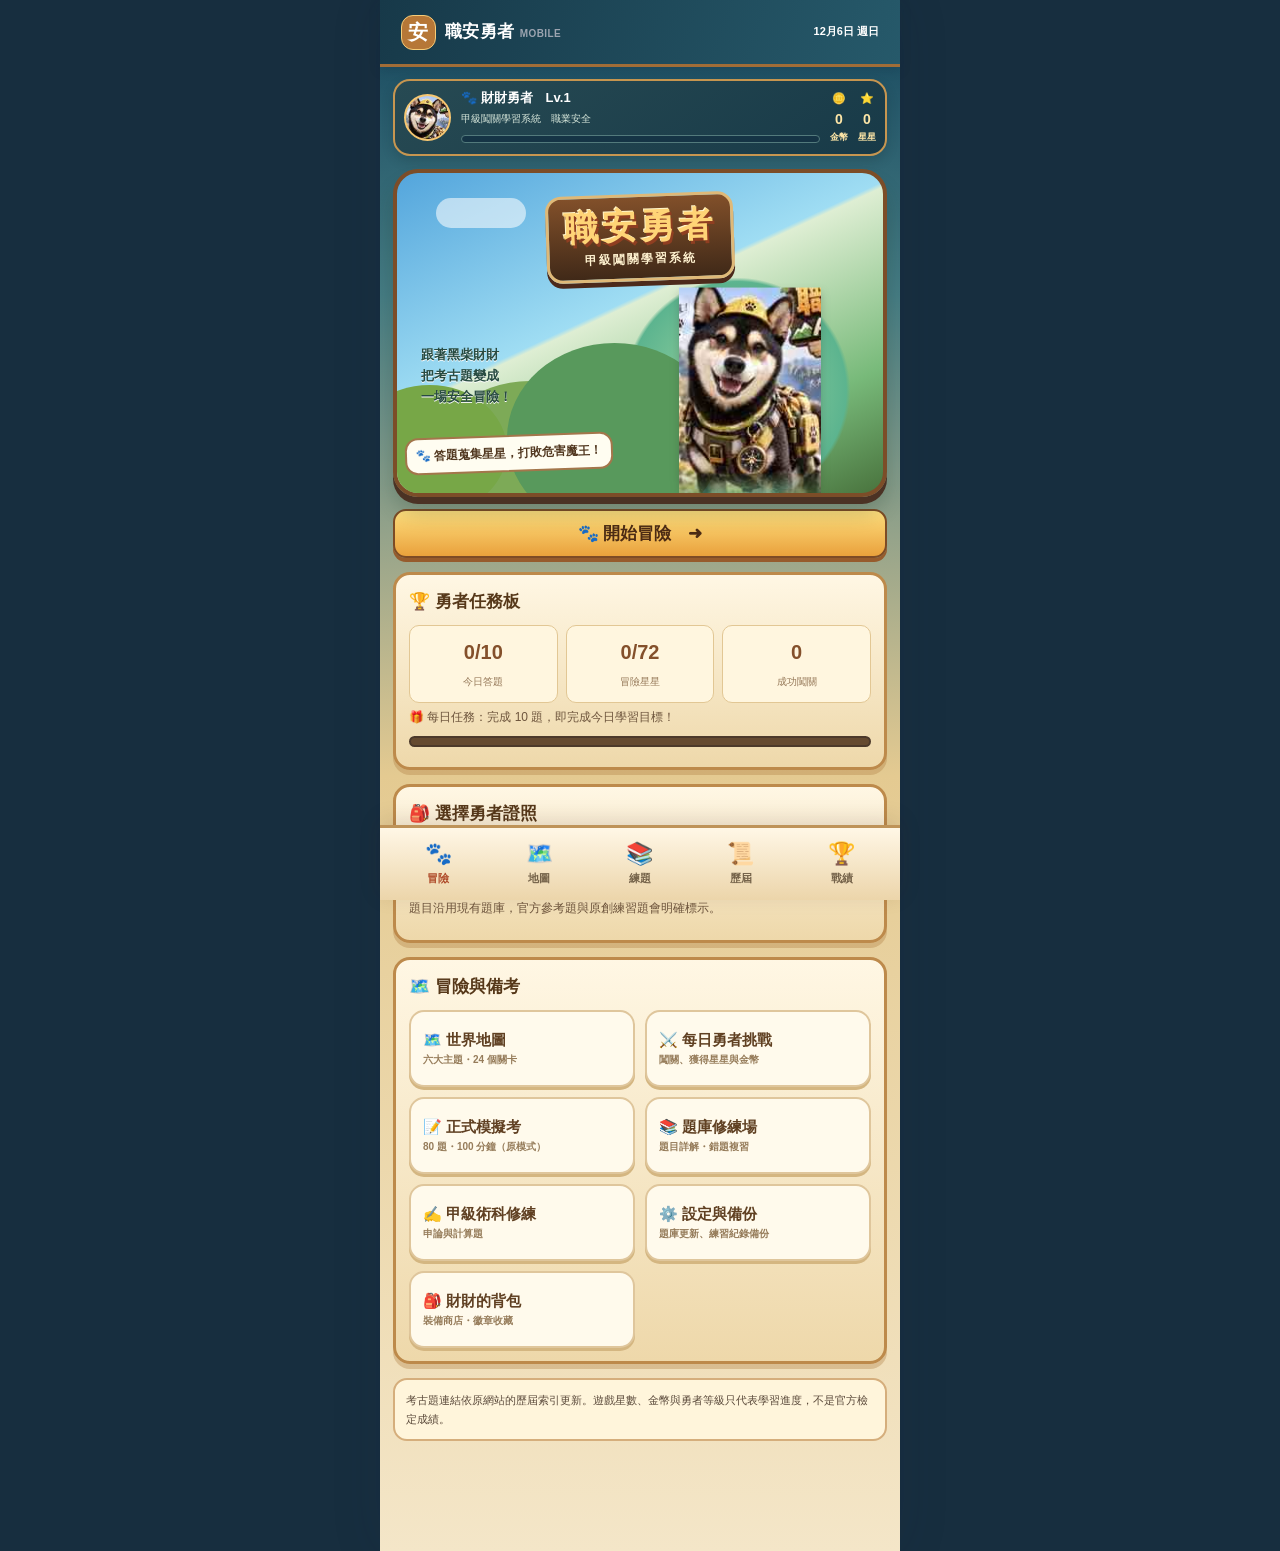
==== commit 2bea0fcc: "Make RPG inventory and badge shop accessible through mobile navigation" ====
--- a/index.html
+++ b/index.html
@@ -311,7 +311,7 @@
  examResult={...s,mode:inSession.mode,count:inSession.ids.length,certificate,date:new Date().toLocaleString('zh-TW'),pass:inSession.mock&&s.score>=60,wasMock:inSession.mock,wrong:inSession.ids.filter(id=>{const q=questionIndex(id);return q&&!isCorrect(q,inSession.selection[id]||[])})};saved.records.push({date:examResult.date,mode:inSession.mode,score:s.score,total:s.total,course:certificate});if(saved.records.length>100)saved.records=saved.records.slice(-100);inSession=null;persist();page='result';render()}
 function result(){const r=examResult;if(!r){page='home';return home()}const pct=r.total?Math.round(r.score/r.total*100):0;return `<main class="content"><div style="text-align:center;padding:20px 0 5px"><div class="result-dot">${r.wasMock?(r.pass?'🏅':'📖'):'🎉'}</div><h1 class="page-title">練習完成！</h1><p class="page-subtitle">${escapeHTML(r.mode)} · ${escapeHTML(r.date)}</p></div><div class="card" style="padding:25px 20px"><div class="score">${r.score}<small> / ${r.total} 分</small></div><p class="muted small" style="text-align:center">正確率 ${pct}% ・ 錯題 ${r.wrong.length} 題</p>${r.wasMock?`<div class="notice ${r.pass?'':'warn'}" style="text-align:center">依學科 60 分模擬門檻：${r.pass?'達標':'尚未達標'}（非正式考試成績）</div>`:''}</div><div class="mode-list"><button class="mode-item" data-start="wrong"><span class="mode-icon">🔁</span><div><strong>複習錯題</strong><p>重新練習最近做錯的題目</p></div><span class="right-chevron">›</span></button><button class="mode-item" data-page="report"><span class="mode-icon">📈</span><div><strong>檢視學習分析</strong><p>最近 7 天趨勢與答題紀錄</p></div><span class="right-chevron">›</span></button></div><button class="btn outline block" style="margin-top:16px" data-page="home">返回首頁</button></main>`}
 function subjScreen(){const qs=BUNDLED_PRACTICE.subjective.filter(q=>q.specialty===(certificate==='22100'?'health':'safe'));const idx=Number(saved.subjIdx||0)%qs.length,q=qs[idx];return `<main class="content"><div class="row"><h1 class="page-title">甲級術科練習</h1><button class="btn outline" data-page="home">返回</button></div><p class="page-subtitle">${certificate==='22200'?'目前選取乙級：此處示範甲級術科，請切換甲安／甲衛。':'申論與計算題・自行核對重點'}</p><div class="card"><div class="quiz-labels"><span class="tag">原創模擬題</span><span class="tag">${escapeHTML(q.topic)}</span><span class="tag">${idx+1} / ${qs.length}</span></div><div class="quiz-question">${escapeHTML(q.text)}</div><textarea class="input-area" id="subjectAnswer" placeholder="在這裡練習寫出解題架構、計算步驟或作業流程……">${escapeHTML(saved.subjectDrafts?.[q.id]||'')}</textarea><p class="small muted">可隨時儲存草稿；此題不是官方術科原題，也不會自動判斷申論題是否正確。</p><button class="btn outline block" id="saveDraft">儲存答案</button><details class="card" style="margin-top:12px"><summary style="cursor:pointer;font-weight:850">展開參考作答重點</summary><p class="check-answers">${escapeHTML(q.points)}</p></details></div><div class="row"><button class="btn outline" id="subjPrev">← 上一題</button><button class="btn primary" id="subjNext">下一題 →</button></div></main>`}
-function build(){let body={home,adventure:()=>window.oshAdventure?.map?.()||home(),chapter:()=>window.oshAdventure?.chapter?.()||home(),battle:()=>window.oshAdventure?.battle?.()||home(),victory:()=>window.oshAdventure?.victory?.()||home(),practice,archive,report,settings,quiz:questionScreen,result,subjective:subjScreen}[page]||home;show('app',`<div class="app">${buildHeader()}${body()}${tabs()}</div>`);document.title=`職安勇者｜${page==='quiz'?'作答中':COURSES[certificate]}`;attach();if(page==='quiz'&&inSession?.deadline){clearInterval(window.__examTicker);window.__examTicker=setInterval(()=>{if(page!=='quiz'||!inSession||!inSession.deadline){clearInterval(window.__examTicker);return}let secs=Math.max(0,Math.floor((inSession.deadline-Date.now())/1000)),n=document.getElementById('countdown');if(n)n.textContent=`${pad(Math.floor(secs/60))}:${pad(secs%60)}`;if(secs<=0){clearInterval(window.__examTicker);toast('時間到，已自動交卷');finish()}},500)}else clearInterval(window.__examTicker)}
+function build(){let body={home,adventure:()=>window.oshAdventure?.map?.()||home(),chapter:()=>window.oshAdventure?.chapter?.()||home(),battle:()=>window.oshAdventure?.battle?.()||home(),victory:()=>window.oshAdventure?.victory?.()||home(),bag:()=>window.oshAdventure?.bag?.()||home(),practice,archive,report,settings,quiz:questionScreen,result,subjective:subjScreen}[page]||home;show('app',`<div class="app">${buildHeader()}${body()}${tabs()}</div>`);document.title=`職安勇者｜${page==='quiz'?'作答中':COURSES[certificate]}`;attach();if(page==='quiz'&&inSession?.deadline){clearInterval(window.__examTicker);window.__examTicker=setInterval(()=>{if(page!=='quiz'||!inSession||!inSession.deadline){clearInterval(window.__examTicker);return}let secs=Math.max(0,Math.floor((inSession.deadline-Date.now())/1000)),n=document.getElementById('countdown');if(n)n.textContent=`${pad(Math.floor(secs/60))}:${pad(secs%60)}`;if(secs<=0){clearInterval(window.__examTicker);toast('時間到，已自動交卷');finish()}},500)}else clearInterval(window.__examTicker)}
 function render(){build();window.scrollTo({top:0,behavior:'instant'})}
 function chooseOption(k){const q=current();if(!q||(!inSession.mock&&inSession.checked[q.id]))return;let choices=inSession.selection[q.id]||[];if(q.type==='single')choices=[k];else choices=choices.includes(k)?choices.filter(v=>v!==k):[...choices,k].sort((a,b)=>a-b);inSession.selection[q.id]=choices;persist();renderPreserve()}
 function renderPreserve(){const pos=window.scrollY;build();window.scrollTo(0,pos)}
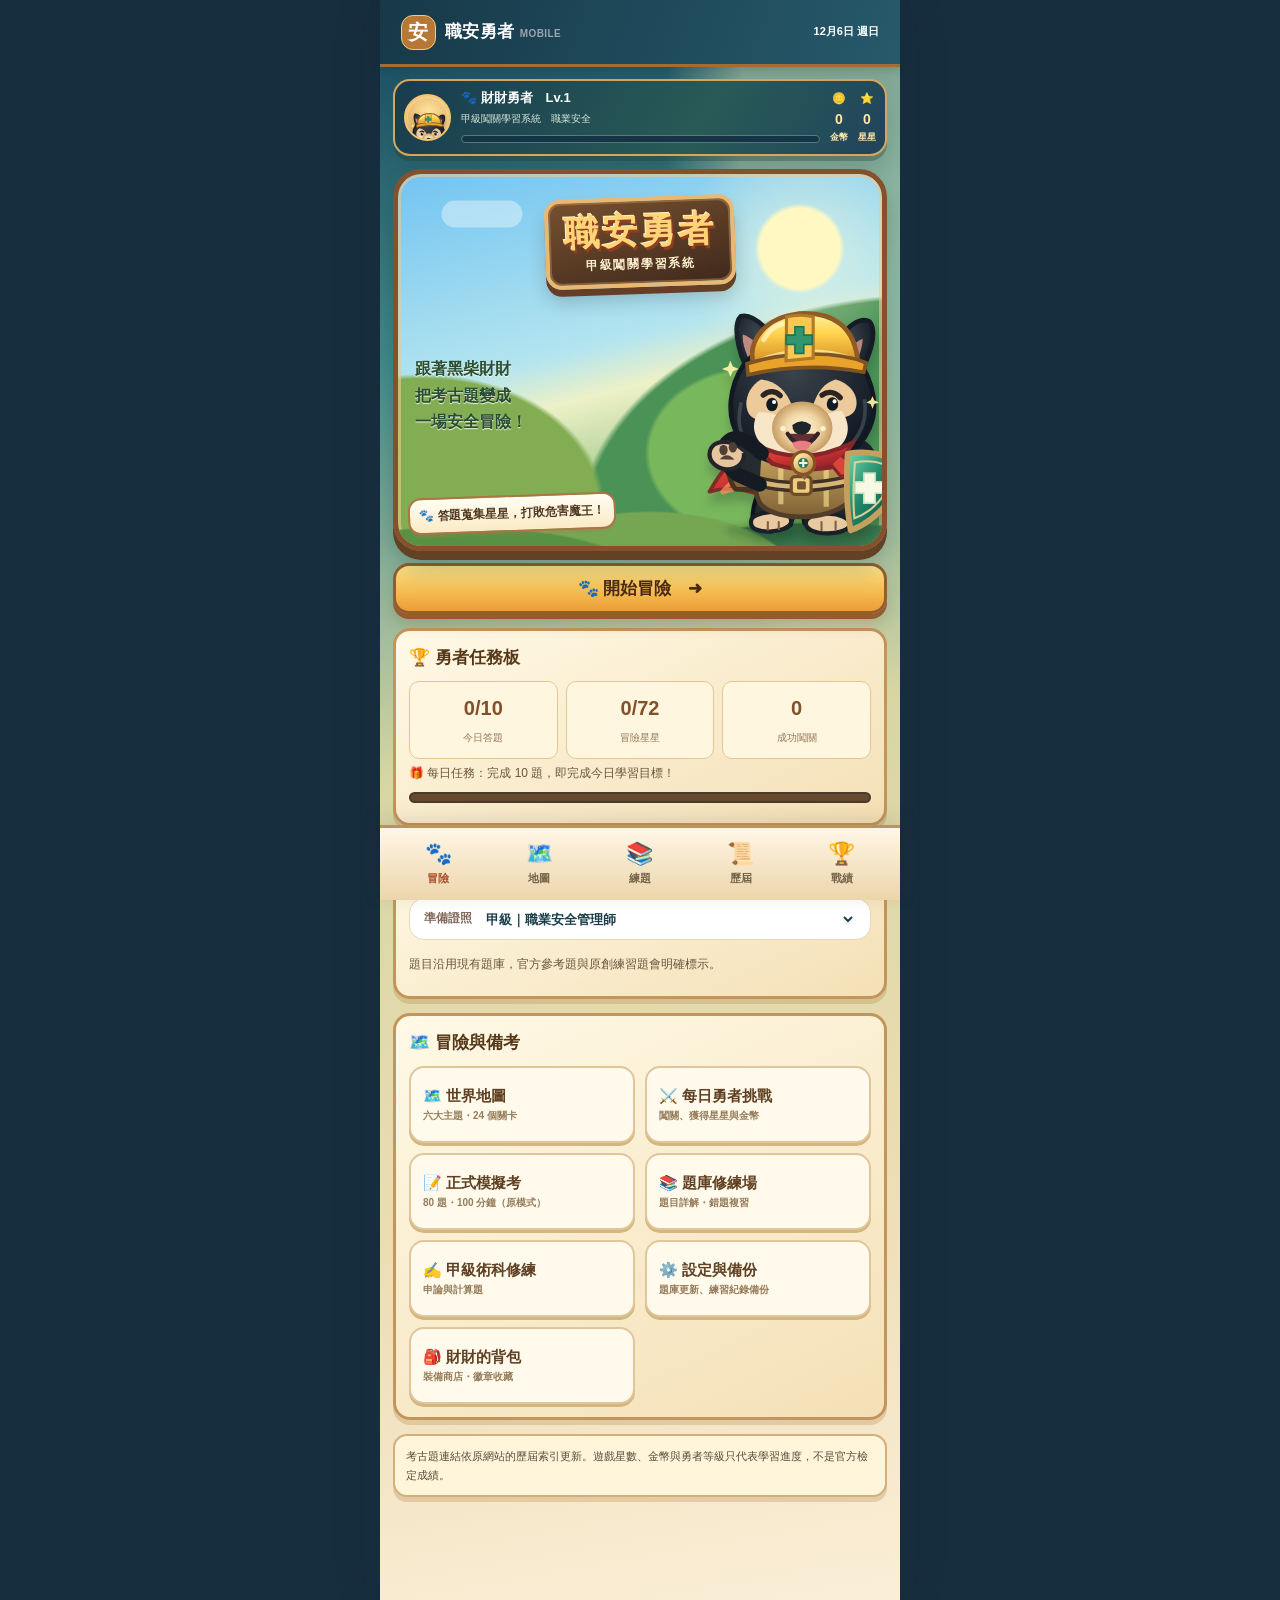
==== commit 0341bae7: "Publish Shiba v3 illustrated theme and refresh mobile browser asset cache" ====
--- a/index.html
+++ b/index.html
@@ -16,7 +16,7 @@
 
 .coverage-card{margin:15px 0}.coverage-pill{font-size:10px;font-weight:900;color:#4e7b73;background:#e3f5f0;padding:5px 7px;border-radius:12px}.coverage-big{font-size:22px;font-weight:900;color:#233650;margin:9px 0}.coverage-big small{color:#7b8b99;font-size:13px}.coverage-sub{color:#647185;font-size:11px;line-height:1.65;margin:10px 0}.coverage-row{display:flex;justify-content:space-between;font-size:12px;gap:8px;padding:7px 2px;border-bottom:1px solid #eaf0f5}.coverage-row strong{color:#2c526a}.focus-card{margin:14px 0}.focus-grid{display:grid;grid-template-columns:repeat(2,minmax(0,1fr));gap:9px}.focus-grid button{border-radius:11px;border:1px solid #d6e1e8;background:#f8fbfe;text-align:left;padding:11px;color:#193d54}.focus-grid b,.focus-grid small{display:block}.focus-grid b{font-size:13px}.focus-grid small{color:#76889a;font-size:11px;margin-top:3px}.focus-grid button:disabled{opacity:.45}
 .quiz-actions{display:flex;gap:10px;margin:17px 0}.quiz-actions .btn{flex:1}.score{font-size:56px;line-height:1.15;font-weight:950;text-align:center;color:var(--deep);letter-spacing:-2px}.score small{font-size:20px}.result-dot{font-size:44px;text-align:center;margin:8px}.archive-year{display:flex;gap:8px;align-items:center}.archive-year select{flex:1}.source-row{display:flex;align-items:flex-start;gap:10px;justify-content:space-between;border-top:1px solid #eff2f5;padding:10px 0}.source-row:first-child{border-top:0}.source-row .sr-title{font-size:12px;font-weight:800}.source-row .sr-sub{font-size:10px;color:var(--muted);margin-top:3px;word-break:break-all}.source-row a{font-size:11px;font-weight:750;white-space:nowrap;background:#edf4f6;padding:5px 9px;border-radius:8px}.status-bullet{display:inline-block;width:7px;height:7px;border-radius:50%;margin-right:4px;background:#c0c7d1}.status-bullet.found{background:#2d9782}.source-summ{display:grid;grid-template-columns:repeat(3,1fr);gap:9px}.source-summ .card{margin:0;padding:13px 9px;text-align:center}.source-summ strong{font-size:20px}.source-summ span{font-size:10px;color:var(--muted);display:block}.pill-link{display:inline-flex;align-items:center;padding:7px 9px;background:#f1f5f8;border-radius:9px;margin:4px;font-size:11px}.history-row{display:flex;justify-content:space-between;border-bottom:1px solid var(--line);padding:12px 0;font-size:12px}.history-row:last-child{border-bottom:none}.bar-chart{display:flex;gap:5px;align-items:flex-end;height:105px;padding:11px 0 3px}.bar-chart .colbar{flex:1;text-align:center;display:flex;flex-direction:column;align-items:center;justify-content:end;height:100%}.bar-chart .colbar i{display:block;width:72%;border-radius:5px 5px 0 0;background:#d87364;min-height:2px}.bar-chart .colbar small{color:#95a0ae;font-size:9px;margin-top:4px}.input-area{width:100%;min-height:190px;border:1px solid #dfe5ed;border-radius:14px;padding:13px;resize:vertical;outline:none;background:#fff}.footnote{color:#8a94a4;font-size:10.5px;margin:14px 2px;line-height:1.7}.muted-link{color:#43748a;text-decoration:underline}.row{display:flex;align-items:center;justify-content:space-between;gap:9px}.check-answers{background:#f1f4f8;color:#50647a;border:1px solid #dfe7eb;border-radius:12px;padding:11px;white-space:pre-wrap;font-size:13px}.toast{position:fixed;bottom:94px;left:50%;transform:translateX(-50%);background:#1a2d45;color:white;padding:12px 18px;border-radius:13px;font-size:12px;max-width:90%;box-shadow:0 12px 22px #0003;z-index:40}.hide{display:none!important}@media(min-width:600px){body{background:#e8ebf0}.app{box-shadow:0 0 50px #1a28421b}.tabs{box-shadow:0 -7px 28px #1e304419}}@media(prefers-reduced-motion:reduce){*{scroll-behavior:auto!important;transition:none!important}}
-</style><link rel="stylesheet" href="./adventure.css?v=2.0"></head><body><div id="app"><div class="app"><div class="topbar"><div class="brand"><span class="logo">安</span>職安考通</div></div><main class="content">正在載入題庫…</main></div></div><script>const BUNDLED_PRACTICE={"version":"2026-10-20","questions":[{"id":"P0001","type":"single","topic":"90006 職業安全衛生","specialty":"all","text":"發現工作場所有立即發生危險之虞時，最適當的處理為何？","options":["先完成手上工作","停止作業並使人員退避安全場所","拍照後等待隔天","僅提醒同事小心"],"answer":[1],"explanation":"立即危險應優先停止作業、撤離及排除危害。","source_type":"practice","year":null,"source":"原創練習題（不是官方考古題）"},{"id":"P0002","type":"single","topic":"90006 職業安全衛生","specialty":"all","text":"風險評估中，風險一般由哪兩個主要因素組成？","options":["成本與產值","危害發生可能性與後果嚴重度","人數與工時","溫度與濕度"],"answer":[1],"explanation":"常見風險矩陣以可能性及嚴重度評定風險。","source_type":"practice","year":null,"source":"原創練習題（不是官方考古題）"},{"id":"P0003","type":"single","topic":"90006 職業安全衛生","specialty":"all","text":"使用化學品前，最應優先查閱哪項資料？","options":["安全資料表（SDS）","採購發票","產品廣告","出勤紀錄"],"answer":[0],"explanation":"SDS 提供危害、保護措施、洩漏與急救資訊。","source_type":"practice","year":null,"source":"原創練習題（不是官方考古題）"},{"id":"P0004","type":"single","topic":"90006 職業安全衛生","specialty":"all","text":"發生事故後的調查，主要目的為何？","options":["尋找替罪羊","預防再發並改善系統缺失","僅完成行政程序","減少通報次數"],"answer":[1],"explanation":"事故調查著重根本原因與防止再發措施。","source_type":"practice","year":null,"source":"原創練習題（不是官方考古題）"},{"id":"P0005","type":"single","topic":"90007 工作倫理","specialty":"all","text":"發現檢查紀錄有誤，管理人員應如何處理？","options":["直接刪除整份紀錄","保留可追溯性並依程序更正","請他人代簽","為避免影響績效而不處理"],"answer":[1],"explanation":"紀錄更正應可追溯，避免偽造或掩蓋。","source_type":"practice","year":null,"source":"原創練習題（不是官方考古題）"},{"id":"P0006","type":"single","topic":"90007 工作倫理","specialty":"all","text":"處理員工健康資料時最重要的原則是？","options":["傳送到公開群組","依業務必要性限制存取並保護隱私","公開個人診斷","複製到私人帳號"],"answer":[1],"explanation":"健康及個資應以最小必要原則保護。","source_type":"practice","year":null,"source":"原創練習題（不是官方考古題）"},{"id":"P0007","type":"single","topic":"90007 工作倫理","specialty":"all","text":"承攬商要求幫忙隱匿危險作業缺失時，管理人員應？","options":["同意並換取便利","依規定通報、追蹤改善","只在口頭說明","刪除照片"],"answer":[1],"explanation":"完整揭露風險及追蹤改善符合專業倫理。","source_type":"practice","year":null,"source":"原創練習題（不是官方考古題）"},{"id":"P0008","type":"single","topic":"90007 工作倫理","specialty":"all","text":"評估設備安全時，哪一種做法較符合專業誠信？","options":["在未檢查前先簽合格","依現場證據及規範如實判定","只採供應商口頭承諾","為趕進度忽略試驗"],"answer":[1],"explanation":"檢查結論須基於客觀資料及實際驗證。","source_type":"practice","year":null,"source":"原創練習題（不是官方考古題）"},{"id":"P0009","type":"single","topic":"90008 環境保護","specialty":"all","text":"化學品洩漏流向雨水排水溝時，首要原則為何？","options":["用水沖入溝內","在安全條件下阻止擴散並通報","任其自然蒸發","以紙箱掩蓋"],"answer":[1],"explanation":"避免污染水體；在確保人員安全後阻止擴散。","source_type":"practice","year":null,"source":"原創練習題（不是官方考古題）"},{"id":"P0010","type":"single","topic":"90008 環境保護","specialty":"all","text":"事業廢棄物分類與處理最適合採取哪種方式？","options":["所有廢棄物混裝","依特性分類、標示並交合法管道處理","交給不明車輛","只靠容器顏色區分"],"answer":[1],"explanation":"分類、標示及合法清除處理是基本原則。","source_type":"practice","year":null,"source":"原創練習題（不是官方考古題）"},{"id":"P0011","type":"single","topic":"90008 環境保護","specialty":"all","text":"選擇減少污染的改善措施時，優先考量何者？","options":["源頭減量與製程改善","增加末端稀釋","移到其他地方排放","不再記錄用量"],"answer":[0],"explanation":"源頭減量優先於末端處理。","source_type":"practice","year":null,"source":"原創練習題（不是官方考古題）"},{"id":"P0012","type":"single","topic":"90008 環境保護","specialty":"all","text":"危害性廢棄物容器最重要的管理條件為何？","options":["保持開口方便使用","合適容器、清楚標示並防止洩漏","與一般食品存放","放在避難出口"],"answer":[1],"explanation":"防漏、標示及合適儲存可降低人員與環境危害。","source_type":"practice","year":null,"source":"原創練習題（不是官方考古題）"},{"id":"P0013","type":"single","topic":"90009 節能減碳","specialty":"all","text":"降低空調能源消耗的首要合理措施為何？","options":["無人區域維持全負載","改善設備效率並適當設定溫度","封閉所有通風口","取消必要的通風設備"],"answer":[1],"explanation":"節能不能犧牲法定或必要的通風安全。","source_type":"practice","year":null,"source":"原創練習題（不是官方考古題）"},{"id":"P0014","type":"single","topic":"90009 節能減碳","specialty":"all","text":"建立能源績效指標時，哪一項最有助於比較？","options":["用電量與產量或樓地板面積等活動量連結","只看某一天用電","只看電費帳單顏色","不用保留紀錄"],"answer":[0],"explanation":"能耗強度可協助排除產量或規模差異。","source_type":"practice","year":null,"source":"原創練習題（不是官方考古題）"},{"id":"P0015","type":"single","topic":"90009 節能減碳","specialty":"all","text":"改善照明能源效率時，合適的作法為何？","options":["在必要照度前提下採高效率燈具與分區控制","全部關燈","遮住緊急照明","取消出口指示燈"],"answer":[0],"explanation":"必須同時兼顧工作照度與緊急照明要求。","source_type":"practice","year":null,"source":"原創練習題（不是官方考古題）"},{"id":"P0016","type":"single","topic":"90009 節能減碳","specialty":"all","text":"選擇節能設備時，應避免哪一種做法？","options":["評估生命週期成本","確認符合安全規範","只因節能而拆除必要防護裝置","規劃維護保養"],"answer":[2],"explanation":"能源績效不得凌駕基本安全防護。","source_type":"practice","year":null,"source":"原創練習題（不是官方考古題）"},{"id":"P0017","type":"single","topic":"安全衛生管理","specialty":"all","text":"ISO 45001 的 PDCA 循環中，Check 主要對應哪項活動？","options":["鑑別危害與規劃","績效監督、測量及稽核","施行工程控制","公布公司願景"],"answer":[1],"explanation":"Check 重點在監督績效並確認系統是否有效。","source_type":"practice","year":null,"source":"原創練習題（不是官方考古題）"},{"id":"P0018","type":"single","topic":"安全衛生管理","specialty":"all","text":"風險控制層級中，通常優先程度最高的是？","options":["個人防護具","工程控制","消除危害","行政管理"],"answer":[2],"explanation":"消除危害優先於取代、工程、行政及個人防護。","source_type":"practice","year":null,"source":"原創練習題（不是官方考古題）"},{"id":"P0019","type":"single","topic":"安全衛生管理","specialty":"all","text":"承攬共同作業前，最應建立哪項機制？","options":["僅由承攬商自行決定","連繫調整、作業協調及危害告知","完全不開會","將工作全部交由門衛"],"answer":[1],"explanation":"共同作業須重視原事業單位協調和危害防止。","source_type":"practice","year":null,"source":"原創練習題（不是官方考古題）"},{"id":"P0020","type":"single","topic":"安全衛生管理","specialty":"all","text":"變更管理（MOC）最適合在什麼時點執行？","options":["設備變更完成後很久","作業或設備變更前先評估風險","事故後才開始","僅在驗收時"],"answer":[1],"explanation":"變更前辨識新增或改變的危害。","source_type":"practice","year":null,"source":"原創練習題（不是官方考古題）"},{"id":"P0021","type":"single","topic":"安全衛生管理","specialty":"all","text":"職災調查使用「五個為什麼」主要是為了？","options":["快速歸咎個人","探索事故背後的系統性原因","取代全部證據","計算保險費"],"answer":[1],"explanation":"持續追問因果，以找到可改善的根因。","source_type":"practice","year":null,"source":"原創練習題（不是官方考古題）"},{"id":"P0022","type":"single","topic":"安全衛生管理","specialty":"all","text":"安全衛生教育訓練成效最適合如何確認？","options":["只有簽到就視為有效","結合測驗、操作觀察與現場行為","只看出席人數","不須追蹤"],"answer":[1],"explanation":"訓練成效需要知識與行為方面的佐證。","source_type":"practice","year":null,"source":"原創練習題（不是官方考古題）"},{"id":"P0023","type":"single","topic":"安全衛生管理","specialty":"all","text":"在安全巡檢發現高風險缺失時，合理的處置順序為何？","options":["等月報再追蹤","先控制危害、指派改善、驗證結案","刪除缺失紀錄","只用口頭提醒"],"answer":[1],"explanation":"先控制急迫風險，後續落實改善及驗證。","source_type":"practice","year":null,"source":"原創練習題（不是官方考古題）"},{"id":"P0024","type":"single","topic":"安全衛生管理","specialty":"all","text":"「領先指標」的最佳例子為何？","options":["去年失能傷害件數","本月風險改善措施按期完成率","去年事故損失日數","去年工傷保險理賠額"],"answer":[1],"explanation":"改善完成率能呈現預防性活動，屬領先指標。","source_type":"practice","year":null,"source":"原創練習題（不是官方考古題）"},{"id":"P0025","type":"single","topic":"安全衛生管理","specialty":"all","text":"「落後指標」的例子為何？","options":["風險評估完成率","工具箱會議出席率","職業災害件數","近失事件提報率"],"answer":[2],"explanation":"事故發生後的結果屬落後指標。","source_type":"practice","year":null,"source":"原創練習題（不是官方考古題）"},{"id":"P0026","type":"single","topic":"安全衛生管理","specialty":"all","text":"設置安全衛生管理目標時，最適當的設計方式為何？","options":["無期限的口號","可衡量、可追蹤且有責任人與期限","避免數據","僅由承攬商決定"],"answer":[1],"explanation":"SMART 目標便於管理、檢視與改善。","source_type":"practice","year":null,"source":"原創練習題（不是官方考古題）"},{"id":"P0027","type":"single","topic":"安全衛生管理","specialty":"all","text":"危害辨識時，下列哪項不應忽略？","options":["僅例行作業","非例行作業、維修及緊急狀況","只有辦公室","只有承攬商作業"],"answer":[1],"explanation":"危害辨識須涵蓋不同作業模式及緊急情境。","source_type":"practice","year":null,"source":"原創練習題（不是官方考古題）"},{"id":"P0028","type":"single","topic":"安全衛生管理","specialty":"all","text":"採購一台新機械時，安全管理最適合提前介入哪個階段？","options":["設備停用後","規格訂定與選型階段","僅結帳時","事故發生後"],"answer":[1],"explanation":"源頭納入安全規格可減少後續改造。","source_type":"practice","year":null,"source":"原創練習題（不是官方考古題）"},{"id":"P0029","type":"single","topic":"安全衛生管理","specialty":"all","text":"承攬商人員進場時，哪項最適合列為必要事項？","options":["只看公司制服","危害告知與入場管制","只確認手機品牌","完全不需核實資格"],"answer":[1],"explanation":"進場前應確認作業風險、資格與管制。","source_type":"practice","year":null,"source":"原創練習題（不是官方考古題）"},{"id":"P0030","type":"single","topic":"安全衛生管理","specialty":"all","text":"緊急應變演練後最有價值的產出是？","options":["只拍團體照片","記錄問題、改善期限及驗證結果","演練後丟掉紀錄","只宣布結束"],"answer":[1],"explanation":"演練重點在發現應變缺口與追蹤改善。","source_type":"practice","year":null,"source":"原創練習題（不是官方考古題）"},{"id":"P0031","type":"single","topic":"安全衛生管理","specialty":"all","text":"工作安全分析（JSA）通常會先進行何事？","options":["直接決定罰款","將工作拆分為主要步驟","只買防護具","只設定產量"],"answer":[1],"explanation":"工作步驟拆解後辨識各步驟危害和控制措施。","source_type":"practice","year":null,"source":"原創練習題（不是官方考古題）"},{"id":"P0032","type":"single","topic":"安全衛生管理","specialty":"all","text":"員工提出近失事件時，組織最適合採取？","options":["鼓勵報告、分析並改善","公開指責員工","取消所有報告","視為一定無風險"],"answer":[0],"explanation":"近失事件可協助提前消除事故誘因。","source_type":"practice","year":null,"source":"原創練習題（不是官方考古題）"},{"id":"P0033","type":"single","topic":"安全衛生管理","specialty":"all","text":"職安衛內部稽核最主要的功能為何？","options":["取代外部主管機關","檢查系統符合性及有效性","只追求表單數量","向全體員工公布個資"],"answer":[1],"explanation":"稽核評估管理系統是否依要求執行及有效運作。","source_type":"practice","year":null,"source":"原創練習題（不是官方考古題）"},{"id":"P0034","type":"single","topic":"安全衛生管理","specialty":"all","text":"若改善措施已完成施工，正式結案前還應做什麼？","options":["直接刪單","驗證控制措施是否有效","停止追蹤","僅向供應商付款"],"answer":[1],"explanation":"改善完成不等於風險已充分降低。","source_type":"practice","year":null,"source":"原創練習題（不是官方考古題）"},{"id":"P0035","type":"single","topic":"安全衛生管理","specialty":"all","text":"對於危害性作業的工作許可制度，關鍵重點為？","options":["許可單簽完就永久有效","確認作業條件、隔離與必要的安全措施","只列印空白表","任何人都能任意修改"],"answer":[1],"explanation":"作業許可應與現場條件和措施相符。","source_type":"practice","year":null,"source":"原創練習題（不是官方考古題）"},{"id":"P0036","type":"single","topic":"安全衛生管理","specialty":"all","text":"若需要對多項危害排定改善優先順序，應首先參考？","options":["部門資歷","風險程度及立即危害狀況","辦公室距離","文件頁數"],"answer":[1],"explanation":"以風險為基礎配置改善資源。","source_type":"practice","year":null,"source":"原創練習題（不是官方考古題）"},{"id":"P0037","type":"single","topic":"安全衛生管理","specialty":"all","text":"稽核缺失的矯正措施應特別避免？","options":["確認原因","只修正表象、未處理根因","訂定期限","驗證有效性"],"answer":[1],"explanation":"只消除眼前現象，缺失容易再發。","source_type":"practice","year":null,"source":"原創練習題（不是官方考古題）"},{"id":"P0038","type":"single","topic":"安全衛生管理","specialty":"all","text":"設計安全觀察制度時，較好的方向是？","options":["只記錄員工犯錯","觀察工作條件與系統因素並提供回饋","禁止員工反映問題","將觀察資料當作唯一考績"],"answer":[1],"explanation":"以改善不安全條件與行為背後原因為重點。","source_type":"practice","year":null,"source":"原創練習題（不是官方考古題）"},{"id":"P0039","type":"single","topic":"安全衛生管理","specialty":"all","text":"職安衛管理階層審查通常需要哪類資料？","options":["僅公司商標","稽核結果、績效、事件、資源與改善機會","只看業績排名","僅員工聚餐記錄"],"answer":[1],"explanation":"管理審查應依績效資料決策。","source_type":"practice","year":null,"source":"原創練習題（不是官方考古題）"},{"id":"P0040","type":"single","topic":"安全衛生管理","specialty":"all","text":"對於安全設備的定期檢查，管理制度應包含？","options":["只列設備名稱","頻率、檢查項目、責任人及缺失改善","完全不用紀錄","只靠記憶"],"answer":[1],"explanation":"完整管理要能追蹤與證明有效執行。","source_type":"practice","year":null,"source":"原創練習題（不是官方考古題）"},{"id":"P0041","type":"single","topic":"機械設備安全","specialty":"safe","text":"維修機器前，最有助於避免意外啟動的措施是？","options":["只掛提醒紙張","上鎖掛牌及驗證零能量狀態","通知隔壁同事","將速度調慢"],"answer":[1],"explanation":"LOTO 應隔離能源並驗證安全狀態。","source_type":"practice","year":null,"source":"原創練習題（不是官方考古題）"},{"id":"P0042","type":"single","topic":"機械設備安全","specialty":"safe","text":"機械防護罩設計的主要目的為何？","options":["提升美觀","隔離人體與危險運動部位","降低文書成本","增加機台重量"],"answer":[1],"explanation":"防護罩可避免接觸夾捲切割等危險點。","source_type":"practice","year":null,"source":"原創練習題（不是官方考古題）"},{"id":"P0043","type":"single","topic":"機械設備安全","specialty":"safe","text":"操作起重設備時，最不適當的行為為何？","options":["確認吊具狀態","吊物下方站人","建立吊掛警戒區","確認荷重"],"answer":[1],"explanation":"吊物下方禁止人員停留。","source_type":"practice","year":null,"source":"原創練習題（不是官方考古題）"},{"id":"P0044","type":"single","topic":"機械設備安全","specialty":"safe","text":"兩手操作式安全裝置的主要防護原理為何？","options":["減少機台噪音","要求雙手離開危險區並操作","提升溫度","加速機械週期"],"answer":[1],"explanation":"避免手部進入危險動作區域。","source_type":"practice","year":null,"source":"原創練習題（不是官方考古題）"},{"id":"P0045","type":"single","topic":"電氣安全","specialty":"safe","text":"電氣設備維修前，何者最重要？","options":["僅切斷照明電源","斷電、隔離、驗證無電並防止誤送電","戴一般棉手套即可","請同事遠離就好"],"answer":[1],"explanation":"電氣隔離與驗電為關鍵的防感電措施。","source_type":"practice","year":null,"source":"原創練習題（不是官方考古題）"},{"id":"P0046","type":"single","topic":"電氣安全","specialty":"safe","text":"保護接地的主要安全作用為何？","options":["增加電壓","降低故障狀況下觸電風險","取代所有保護裝置","消除火災荷載"],"answer":[1],"explanation":"保護接地配合適當保護裝置降低觸電危害。","source_type":"practice","year":null,"source":"原創練習題（不是官方考古題）"},{"id":"P0047","type":"single","topic":"營造作業安全","specialty":"safe","text":"高處作業防墜落措施，通常較應優先採用哪一方式？","options":["僅提醒小心","設置適當的護欄或作業平台","使用一般雨衣","只在地面貼標語"],"answer":[1],"explanation":"集體防護通常優先於個人防墜落裝備。","source_type":"practice","year":null,"source":"原創練習題（不是官方考古題）"},{"id":"P0048","type":"single","topic":"營造作業安全","specialty":"safe","text":"開挖前，最需要事先確認何項資訊？","options":["附近餐廳營業時間","地下管線、土壤與周邊環境風險","下班交通","工地招牌樣式"],"answer":[1],"explanation":"地下管線與坍塌風險需於開挖前確認。","source_type":"practice","year":null,"source":"原創練習題（不是官方考古題）"},{"id":"P0049","type":"single","topic":"營造作業安全","specialty":"safe","text":"移動式施工架使用前，何者最適當？","options":["未鎖定腳輪就攀登","確認穩固、制動與防墜措施","將人連同架一起推動","任意拆除斜撐"],"answer":[1],"explanation":"施工架應穩固，移動與使用時遵守安全規範。","source_type":"practice","year":null,"source":"原創練習題（不是官方考古題）"},{"id":"P0050","type":"single","topic":"起重吊掛","specialty":"safe","text":"吊掛作業開始前，最應確認的組合為何？","options":["吊物顏色與品牌","重量、重心、吊具額定能力及路徑","吊車車牌字母","作業者年齡"],"answer":[1],"explanation":"避免超載與失衡，並控制運送路徑。","source_type":"practice","year":null,"source":"原創練習題（不是官方考古題）"},{"id":"P0051","type":"single","topic":"火災爆炸","specialty":"safe","text":"燃燒三要素不包含何者？","options":["可燃物","氧化劑","點火源","噪音"],"answer":[3],"explanation":"可燃物、氧化劑與熱／點火源構成火三角。","source_type":"practice","year":null,"source":"原創練習題（不是官方考古題）"},{"id":"P0052","type":"single","topic":"火災爆炸","specialty":"safe","text":"易燃液體存放區應首先控制？","options":["清潔用品顏色","點火源、通風及容器完整性","員工身高","照片數量"],"answer":[1],"explanation":"控制火源與蒸氣累積，並防洩漏。","source_type":"practice","year":null,"source":"原創練習題（不是官方考古題）"},{"id":"P0053","type":"single","topic":"火災爆炸","specialty":"safe","text":"進行動火作業前，最適合？","options":["直接開始焊接","核發作業許可並確認火源控制及監視","先打開所有危險物品容器","停用全部警報"],"answer":[1],"explanation":"動火須評估周圍可燃物並採取適當預防措施。","source_type":"practice","year":null,"source":"原創練習題（不是官方考古題）"},{"id":"P0054","type":"single","topic":"火災爆炸","specialty":"safe","text":"粉塵爆炸風險的評估，通常應注意？","options":["只看粉塵顏色","粉塵可燃性、懸浮濃度與點火源","只看員工人數","只看粉塵重量"],"answer":[1],"explanation":"可燃性粉塵在特定條件下可能爆炸。","source_type":"practice","year":null,"source":"原創練習題（不是官方考古題）"},{"id":"P0055","type":"single","topic":"運輸交通","specialty":"safe","text":"工廠內人車分流的核心安全目的是？","options":["節省照明","減少人員與車輛衝突及撞擊","增加貨架數","避免文件更新"],"answer":[1],"explanation":"實體隔離與交通動線設計可控制人車碰撞。","source_type":"practice","year":null,"source":"原創練習題（不是官方考古題）"},{"id":"P0056","type":"single","topic":"運輸交通","specialty":"safe","text":"堆高機轉彎行駛時，應特別注意？","options":["車輛尾部擺動與周邊人員","只有輪胎品牌","駕駛室香氛","燈光色溫"],"answer":[0],"explanation":"堆高機後輪轉向的尾部擺動可能造成夾撞。","source_type":"practice","year":null,"source":"原創練習題（不是官方考古題）"},{"id":"P0057","type":"single","topic":"運輸交通","specialty":"safe","text":"裝卸貨月台的防墜及防車輛移動措施應包括？","options":["僅放警示紙張","車輛固定、月台防護與通訊確認","永遠不需檢查","只靠手勢猜測"],"answer":[1],"explanation":"控制貨車意外移動及月台落差。","source_type":"practice","year":null,"source":"原創練習題（不是官方考古題）"},{"id":"P0058","type":"single","topic":"設備可靠度","specialty":"safe","text":"安全聯鎖被短接時，最適當的管理作法為何？","options":["視為節省時間","停止相關危險作業並恢復有效防護","寫在日誌即可持續使用","只降低機台產速"],"answer":[1],"explanation":"安全聯鎖失效可能造成不可接受的風險。","source_type":"practice","year":null,"source":"原創練習題（不是官方考古題）"},{"id":"P0059","type":"single","topic":"設備可靠度","specialty":"safe","text":"維護保養「預防性維修」的核心精神是？","options":["等故障後再修","依設備風險與週期預先檢查維護","停止所有記錄","每次都直接換新機"],"answer":[1],"explanation":"預防性維修可降低設備失效機率。","source_type":"practice","year":null,"source":"原創練習題（不是官方考古題）"},{"id":"P0060","type":"single","topic":"職業災害分析","specialty":"safe","text":"一座事故金字塔通常想說明的是？","options":["事故一定有固定比例","重視輕傷及近失訊號，有助早期預防","重大事故完全不可預防","只需追蹤死亡事故"],"answer":[1],"explanation":"事故金字塔為管理提醒，數字比例不可視為通則。","source_type":"practice","year":null,"source":"原創練習題（不是官方考古題）"},{"id":"P0061","type":"single","topic":"職業災害分析","specialty":"safe","text":"事故樹分析（FTA）主要採用什麼思路？","options":["由頂事件往下分析可能原因","只依時間順序列過程","只看損失金額","只看採購紀錄"],"answer":[0],"explanation":"故障樹從頂事件追溯基本事件及邏輯組合。","source_type":"practice","year":null,"source":"原創練習題（不是官方考古題）"},{"id":"P0062","type":"single","topic":"製程安全","specialty":"safe","text":"HAZOP 分析常用導引詞「沒有」「更多」「更少」是為了？","options":["規劃員工旅遊","系統性找出製程參數偏差及後果","取代設備圖面","辨識員工職等"],"answer":[1],"explanation":"HAZOP 用導引詞辨識偏差、原因與影響。","source_type":"practice","year":null,"source":"原創練習題（不是官方考古題）"},{"id":"P0063","type":"single","topic":"製程安全","specialty":"safe","text":"安全閥主要功能為何？","options":["提升設備美觀","在超壓時提供適當洩放保護","取代操作程序","保證設備完全無風險"],"answer":[1],"explanation":"超壓保護須按設計工況設置與維護。","source_type":"practice","year":null,"source":"原創練習題（不是官方考古題）"},{"id":"P0064","type":"single","topic":"製程安全","specialty":"safe","text":"緊急停止按鈕應如何管理？","options":["當作一般開機按鈕","保持可辨識、可觸及並定期確認功能","以裝飾貼紙遮住","停機後永久短接"],"answer":[1],"explanation":"緊停功能需可靠且能被快速辨識。","source_type":"practice","year":null,"source":"原創練習題（不是官方考古題）"},{"id":"P0065","type":"single","topic":"作業環境監測","specialty":"health","text":"工作環境中以個人採樣方式評估暴露，其最大優點為？","options":["永遠不必校正","更能代表特定勞工隨工作移動的暴露","只測辦公室","可取代所有健康檢查"],"answer":[1],"explanation":"個人採樣可貼近勞工呼吸帶與暴露歷程。","source_type":"practice","year":null,"source":"原創練習題（不是官方考古題）"},{"id":"P0066","type":"single","topic":"作業環境監測","specialty":"health","text":"以時間加權平均濃度（TWA）評估暴露時，主要考量？","options":["濃度隨時間的加權平均","只取最高瞬間值","只看室外風速","只看人員身高"],"answer":[0],"explanation":"TWA 將各時段濃度依暴露時間加權。","source_type":"practice","year":null,"source":"原創練習題（不是官方考古題）"},{"id":"P0067","type":"single","topic":"作業環境監測","specialty":"health","text":"短時間暴露評估（STEL）常用來關注？","options":["跨十年的平均值","短時高濃度暴露","只關注噪音","只有空氣流量"],"answer":[1],"explanation":"STEL 衡量較短期間的高濃度暴露風險。","source_type":"practice","year":null,"source":"原創練習題（不是官方考古題）"},{"id":"P0068","type":"single","topic":"作業環境監測","specialty":"health","text":"採樣泵使用前後，通常應做何事？","options":["確認校正流量","完全不記錄","隨意改換採樣介質","只看外觀顏色"],"answer":[0],"explanation":"採樣流量影響採樣體積及濃度計算。","source_type":"practice","year":null,"source":"原創練習題（不是官方考古題）"},{"id":"P0069","type":"single","topic":"化學性因子","specialty":"health","text":"吸入性危害物進入人體的主要途徑為？","options":["耳朵聽覺","呼吸道吸入","眼睛視覺","指甲生長"],"answer":[1],"explanation":"粉塵、蒸氣、氣體與煙霧常經呼吸道暴露。","source_type":"practice","year":null,"source":"原創練習題（不是官方考古題）"},{"id":"P0070","type":"single","topic":"化學性因子","specialty":"health","text":"SDS 第 8 節通常包含什麼重要內容？","options":["暴露控制與個人防護","公司財務報告","年度旅遊計畫","只有運送費用"],"answer":[0],"explanation":"SDS 第 8 節為暴露預防措施的重要來源。","source_type":"practice","year":null,"source":"原創練習題（不是官方考古題）"},{"id":"P0071","type":"single","topic":"化學性因子","specialty":"health","text":"選擇呼吸防護具時，關鍵決策依據為何？","options":["外觀顏色","污染物種類、濃度、氧氣條件及適合度","員工服裝","價格最低即可"],"answer":[1],"explanation":"呼吸防護需依暴露特性與環境條件選擇。","source_type":"practice","year":null,"source":"原創練習題（不是官方考古題）"},{"id":"P0072","type":"single","topic":"化學性因子","specialty":"health","text":"在缺氧環境中，哪種說法正確？","options":["一般濾毒罐可補充氧氣","空氣濾淨式呼吸防護具不能供氧","紙口罩可解決缺氧","棉手套可以補氧"],"answer":[1],"explanation":"缺氧須考量供氣式呼吸防護與適當救援。","source_type":"practice","year":null,"source":"原創練習題（不是官方考古題）"},{"id":"P0073","type":"single","topic":"物理性因子","specialty":"health","text":"噪音暴露評估常使用什麼單位表示聲級？","options":["dB(A)","ppm","mg/L","kW"],"answer":[0],"explanation":"A加權分貝常用於職場噪音評估。","source_type":"practice","year":null,"source":"原創練習題（不是官方考古題）"},{"id":"P0074","type":"single","topic":"物理性因子","specialty":"health","text":"採用個人噪音劑量計，主要可評估？","options":["個人工作期間的噪音暴露","房間面積","空調溫度","皮膚吸收率"],"answer":[0],"explanation":"個人劑量計可追蹤作業期間的噪音劑量。","source_type":"practice","year":null,"source":"原創練習題（不是官方考古題）"},{"id":"P0075","type":"single","topic":"物理性因子","specialty":"health","text":"高溫作業評估常使用何種指標？","options":["WBGT","BMI","VOC","COD"],"answer":[0],"explanation":"WBGT 為評估熱壓力的重要指標之一。","source_type":"practice","year":null,"source":"原創練習題（不是官方考古題）"},{"id":"P0076","type":"single","topic":"物理性因子","specialty":"health","text":"防止熱危害時，較完整的措施為？","options":["只提供冰水","改善通風或熱源隔離、合理休息與補水","停止所有培訓","只換制服顏色"],"answer":[1],"explanation":"高溫控制應結合工程及工作休息管理。","source_type":"practice","year":null,"source":"原創練習題（不是官方考古題）"},{"id":"P0077","type":"single","topic":"局部排氣","specialty":"health","text":"局部排氣裝置的主要功能是？","options":["在污染源附近捕集有害物","提升辦公室音響","提高氣味擴散","代替所有機械護罩"],"answer":[0],"explanation":"局部排氣應在危害物進入呼吸帶前捕集。","source_type":"practice","year":null,"source":"原創練習題（不是官方考古題）"},{"id":"P0078","type":"single","topic":"局部排氣","specialty":"health","text":"局部排氣系統集氣罩位置不適當，最可能造成？","options":["捕集效率下降","空調電費歸零","噪音完全消失","污染物自動分解"],"answer":[0],"explanation":"集氣罩的距離、形狀與氣流影響捕集效能。","source_type":"practice","year":null,"source":"原創練習題（不是官方考古題）"},{"id":"P0079","type":"single","topic":"局部排氣","specialty":"health","text":"局部排氣系統性能確認，不應只依賴哪個項目？","options":["風量測定","氣流方向觀察","僅查看設備是否有運轉聲","維護紀錄"],"answer":[2],"explanation":"有運轉聲不代表足夠捕集能力。","source_type":"practice","year":null,"source":"原創練習題（不是官方考古題）"},{"id":"P0080","type":"single","topic":"人因工程","specialty":"health","text":"重複性工作常見的人因風險因子之一是？","options":["重複動作及不良姿勢","停車費","天氣預報","員工手機品牌"],"answer":[0],"explanation":"肌肉骨骼風險與頻率、力道、姿勢等有關。","source_type":"practice","year":null,"source":"原創練習題（不是官方考古題）"},{"id":"P0081","type":"single","topic":"人因工程","specialty":"health","text":"人工搬運重物時，最合適優先採取？","options":["直接要求工人更用力","減量、機械輔助與工作站改善","只張貼口號","只訂制服規格"],"answer":[1],"explanation":"工程及作業設計可從源頭降低肌肉骨骼負荷。","source_type":"practice","year":null,"source":"原創練習題（不是官方考古題）"},{"id":"P0082","type":"single","topic":"人因工程","specialty":"health","text":"辦公室螢幕工作站的較好設定是？","options":["長時間扭轉頸部","使螢幕、座椅及鍵盤符合工作者體型與姿勢","只調高亮度","取消休息"],"answer":[1],"explanation":"工作站應可調整並促進中立姿勢。","source_type":"practice","year":null,"source":"原創練習題（不是官方考古題）"},{"id":"P0083","type":"single","topic":"職業健康","specialty":"health","text":"特殊健康檢查結果應如何運用？","options":["隨意公開診斷","結合暴露評估和專業建議進行健康管理","視為可代替工程控制","只存檔不處理"],"answer":[1],"explanation":"健康監護搭配工作暴露與改善措施。","source_type":"practice","year":null,"source":"原創練習題（不是官方考古題）"},{"id":"P0084","type":"single","topic":"職業健康","specialty":"health","text":"職業病預防的首要工作方向是？","options":["只在發病後賠償","辨識危害、降低暴露並進行健康監護","只做問卷","只提供藥品"],"answer":[1],"explanation":"職業病防治以危害控制及健康監護整合。","source_type":"practice","year":null,"source":"原創練習題（不是官方考古題）"},{"id":"P0085","type":"single","topic":"職業健康","specialty":"health","text":"分析職場健康資料時，最應留意？","options":["隱私保護及統計解讀限制","可以直接公開全部病歷","單次異常即可斷定職業病","完全不需考量暴露"],"answer":[0],"explanation":"醫療診斷與職業暴露因果判定須專業評估。","source_type":"practice","year":null,"source":"原創練習題（不是官方考古題）"},{"id":"P0086","type":"single","topic":"生物性危害","specialty":"health","text":"醫療或實驗室職場降低血液體液接觸危害，合適方式為？","options":["使用安全針具並遵守標準防護","重複徒手套針帽","污染針具隨意丟棄","只在事後提醒"],"answer":[0],"explanation":"標準防護、安全器材與妥善丟棄降低暴露風險。","source_type":"practice","year":null,"source":"原創練習題（不是官方考古題）"},{"id":"P0087","type":"single","topic":"生物性危害","specialty":"health","text":"接觸性危害評估應考慮哪些主要暴露途徑？","options":["僅空氣吸入","吸入、皮膚接觸與意外吞入等","只有視覺","只有聽覺"],"answer":[1],"explanation":"暴露途徑因危害物與工作型態而異。","source_type":"practice","year":null,"source":"原創練習題（不是官方考古題）"},{"id":"P0088","type":"single","topic":"暴露計算","specialty":"health","text":"某勞工於 2 小時暴露 100 ppm、6 小時暴露 20 ppm，8 小時 TWA 約為？","options":["20 ppm","40 ppm","60 ppm","80 ppm"],"answer":[1],"explanation":"TWA=(100×2+20×6)/8=40 ppm。","source_type":"practice","year":null,"source":"原創練習題（不是官方考古題）"},{"id":"P0089","type":"multi","topic":"安全衛生管理","specialty":"all","text":"下列哪些屬於風險控制層級常見的控制方法？（複選）","options":["消除危害","取代危害源","工程控制","只以口頭祈求安全"],"answer":[0,1,2],"explanation":"控制層級包含消除、取代、工程、行政與個人防護。","source_type":"practice","year":null,"source":"原創練習題（不是官方考古題）"},{"id":"P0090","type":"multi","topic":"安全衛生管理","specialty":"all","text":"有效的承攬商管理通常包括哪些內容？（複選）","options":["危害告知","進場資格確認","作業協調","不必記錄事故"],"answer":[0,1,2],"explanation":"承攬風險需要施工前、作業中及改善後的控制。","source_type":"practice","year":null,"source":"原創練習題（不是官方考古題）"},{"id":"P0091","type":"multi","topic":"安全衛生管理","specialty":"all","text":"事故調查應蒐集哪些資料？（複選）","options":["現場與設備狀態","相關人員訪談","作業程序與訓練資料","只看新聞評論"],"answer":[0,1,2],"explanation":"須使用可核實的多元證據分析原因。","source_type":"practice","year":null,"source":"原創練習題（不是官方考古題）"},{"id":"P0092","type":"multi","topic":"安全衛生管理","specialty":"all","text":"ISO 45001 持續改善可能包含哪些活動？（複選）","options":["稽核與績效評估","管理審查","事件矯正措施","掩蓋近失事件"],"answer":[0,1,2],"explanation":"持續改善需有證據、追蹤與管理支持。","source_type":"practice","year":null,"source":"原創練習題（不是官方考古題）"},{"id":"P0093","type":"multi","topic":"安全衛生管理","specialty":"all","text":"作業前風險評估應考量哪些情況？（複選）","options":["例行作業","非例行維修","緊急狀況","只看員工職稱"],"answer":[0,1,2],"explanation":"不同工況可能有不同風險。","source_type":"practice","year":null,"source":"原創練習題（不是官方考古題）"},{"id":"P0094","type":"multi","topic":"安全衛生管理","specialty":"all","text":"有效的安全衛生目標通常有哪些特性？（複選）","options":["可衡量","有期限與責任人","能追蹤進展","完全不必評估"],"answer":[0,1,2],"explanation":"使目標可執行且可評估。","source_type":"practice","year":null,"source":"原創練習題（不是官方考古題）"},{"id":"P0095","type":"multi","topic":"安全衛生管理","specialty":"all","text":"變更管理應檢視哪些事項？（複選）","options":["設備改造風險","程序與人員變動","教育訓練需求","完全不需更新SOP"],"answer":[0,1,2],"explanation":"變更管理涵蓋技術、作業、組織及文件。","source_type":"practice","year":null,"source":"原創練習題（不是官方考古題）"},{"id":"P0096","type":"multi","topic":"安全衛生管理","specialty":"all","text":"近失事件制度的良好做法包括？（複選）","options":["鼓勵提報","分析潛在原因","回饋改善結果","只懲處報告者"],"answer":[0,1,2],"explanation":"避免以責備導向壓制通報。","source_type":"practice","year":null,"source":"原創練習題（不是官方考古題）"},{"id":"P0097","type":"multi","topic":"安全衛生管理","specialty":"all","text":"教育訓練計畫應納入哪些內容？（複選）","options":["風險需求分析","適合職務的內容","成效確認","只有照片、沒有教材"],"answer":[0,1,2],"explanation":"訓練應回應真實作業風險。","source_type":"practice","year":null,"source":"原創練習題（不是官方考古題）"},{"id":"P0098","type":"multi","topic":"安全衛生管理","specialty":"all","text":"緊急應變計畫通常應涵蓋哪些事項？（複選）","options":["警報與通報","疏散及集合","人員職責與演練","只考慮白天情況"],"answer":[0,1,2],"explanation":"應考慮可能情境、角色與演練驗證。","source_type":"practice","year":null,"source":"原創練習題（不是官方考古題）"},{"id":"P0099","type":"multi","topic":"安全衛生管理","specialty":"all","text":"高風險作業許可核發前，應確認哪些項目？（複選）","options":["作業範圍與時間","危害控制措施","必要的隔離與應變","空白許可單預先永久核准"],"answer":[0,1,2],"explanation":"安全許可應符合當次作業條件。","source_type":"practice","year":null,"source":"原創練習題（不是官方考古題）"},{"id":"P0100","type":"multi","topic":"安全衛生管理","specialty":"all","text":"健康安全績效指標可包含哪些？（複選）","options":["預防性改善完成率","傷害事件趨勢","法定檢查完成率","只看公司營業額"],"answer":[0,1,2],"explanation":"結合領先與落後指標追蹤績效。","source_type":"practice","year":null,"source":"原創練習題（不是官方考古題）"},{"id":"P0101","type":"multi","topic":"安全衛生管理","specialty":"all","text":"文件與紀錄管制的良好原則有哪些？（複選）","options":["版本管制","核准權限與紀錄追溯","適當保存及權限控管","容許任意竄改"],"answer":[0,1,2],"explanation":"確保現場使用有效版本且紀錄可信。","source_type":"practice","year":null,"source":"原創練習題（不是官方考古題）"},{"id":"P0102","type":"multi","topic":"安全衛生管理","specialty":"all","text":"作業環境危害溝通的有效作法有哪些？（複選）","options":["適當的標示","SDS 取得與教育","承攬商危害告知","只發給少數管理人員"],"answer":[0,1,2],"explanation":"完整危害溝通讓相關人員了解風險。","source_type":"practice","year":null,"source":"原創練習題（不是官方考古題）"},{"id":"P0103","type":"multi","topic":"安全衛生管理","specialty":"all","text":"改善措施的結案驗證應確認哪些？（複選）","options":["措施已完成","實際風險是否下降","是否引入新風險","只確認已支付發票"],"answer":[0,1,2],"explanation":"應確認有效性與次生風險。","source_type":"practice","year":null,"source":"原創練習題（不是官方考古題）"},{"id":"P0104","type":"multi","topic":"安全衛生管理","specialty":"all","text":"管理審查可使用哪些輸入資訊？（複選）","options":["合規狀態","事件與稽核結果","資源需求及目標進度","只有董事長行程"],"answer":[0,1,2],"explanation":"審查需要跨多面向的管理證據。","source_type":"practice","year":null,"source":"原創練習題（不是官方考古題）"},{"id":"P0105","type":"multi","topic":"機械設備安全","specialty":"safe","text":"LOTO 安全上鎖程序應包含？（複選）","options":["辨識能源並隔離","釋放殘餘能量","驗證零能量","只靠口頭通知"],"answer":[0,1,2],"explanation":"可靠隔離需識別、鎖定並驗證。","source_type":"practice","year":null,"source":"原創練習題（不是官方考古題）"},{"id":"P0106","type":"multi","topic":"起重吊掛","specialty":"safe","text":"安全吊掛前應確認？（複選）","options":["吊物重量及重心","吊具負載能力","作業區警戒","人員可站吊物下方"],"answer":[0,1,2],"explanation":"吊掛需控制過載、落物及擺動。","source_type":"practice","year":null,"source":"原創練習題（不是官方考古題）"},{"id":"P0107","type":"multi","topic":"營造作業安全","specialty":"safe","text":"高處墜落控制措施可包含？（複選）","options":["適當護欄","安全工作平台","合適個人防墜系統","拆除所有安全網"],"answer":[0,1,2],"explanation":"集體防護優先，必要時配合個人防墜。","source_type":"practice","year":null,"source":"原創練習題（不是官方考古題）"},{"id":"P0108","type":"multi","topic":"火災爆炸","specialty":"safe","text":"動火作業安全準備通常包含？（複選）","options":["清除或隔離可燃物","適當滅火器材","火警監視與監火人員","容許附近容器敞開存放溶劑"],"answer":[0,1,2],"explanation":"動火需要控制點火源、可燃物及應變。","source_type":"practice","year":null,"source":"原創練習題（不是官方考古題）"},{"id":"P0109","type":"multi","topic":"運輸交通","specialty":"safe","text":"廠內堆高機安全管理應包含？（複選）","options":["駕駛資格與訓練","車輛檢查維護","人車動線管理","任意超速搶道"],"answer":[0,1,2],"explanation":"設備、駕駛、現場動線需整體管理。","source_type":"practice","year":null,"source":"原創練習題（不是官方考古題）"},{"id":"P0110","type":"multi","topic":"電氣安全","specialty":"safe","text":"電氣維修前的關鍵安全步驟包含？（複選）","options":["隔離電源","驗證無電","防止誤送電","只戴一般布手套"],"answer":[0,1,2],"explanation":"須有隔離與確認安全狀態。","source_type":"practice","year":null,"source":"原創練習題（不是官方考古題）"},{"id":"P0111","type":"multi","topic":"製程安全","specialty":"safe","text":"化學製程變更的風險評估宜涵蓋？（複選）","options":["操作條件變更","聯鎖及保護層","異常與緊急情境","只看採購折扣"],"answer":[0,1,2],"explanation":"製程風險控制需要系統分析。","source_type":"practice","year":null,"source":"原創練習題（不是官方考古題）"},{"id":"P0112","type":"multi","topic":"職業災害分析","specialty":"safe","text":"有效的事故調查報告通常涵蓋？（複選）","options":["事故事實時序","直接原因及根本原因","矯正預防措施與追蹤","只寫單一員工姓名"],"answer":[0,1,2],"explanation":"報告應能支援預防再發。","source_type":"practice","year":null,"source":"原創練習題（不是官方考古題）"},{"id":"P0113","type":"multi","topic":"作業環境監測","specialty":"health","text":"評估化學物暴露時通常需考慮哪些？（複選）","options":["濃度","暴露時間","暴露途徑","只看物質中文名稱"],"answer":[0,1,2],"explanation":"暴露情境涉及劑量、時間及途徑。","source_type":"practice","year":null,"source":"原創練習題（不是官方考古題）"},{"id":"P0114","type":"multi","topic":"化學性因子","specialty":"health","text":"呼吸防護計畫可包含哪些？（複選）","options":["危害評估與選型","適合度測試","使用及保養訓練","將濾材無限期使用"],"answer":[0,1,2],"explanation":"呼吸防護應為完整計畫而非僅採購面罩。","source_type":"practice","year":null,"source":"原創練習題（不是官方考古題）"},{"id":"P0115","type":"multi","topic":"局部排氣","specialty":"health","text":"局部排氣系統查核可涵蓋哪些？（複選）","options":["氣流方向","集氣罩與風管狀態","風量及捕集效果","僅聽風機是否有聲音"],"answer":[0,1,2],"explanation":"性能評估需實測而非只看設備運轉。","source_type":"practice","year":null,"source":"原創練習題（不是官方考古題）"},{"id":"P0116","type":"multi","topic":"物理性因子","specialty":"health","text":"預防熱危害的有效措施可包含？（複選）","options":["遮蔽熱源","補水及安排休息","熱適應訓練","增加不必要的熱負荷"],"answer":[0,1,2],"explanation":"熱危害防制通常需工程及行政整合。","source_type":"practice","year":null,"source":"原創練習題（不是官方考古題）"},{"id":"P0117","type":"multi","topic":"人因工程","specialty":"health","text":"評估工作相關肌肉骨骼風險，常考量？（複選）","options":["施力","姿勢","重複頻率","只看公司規模"],"answer":[0,1,2],"explanation":"人因風險受多個作業因子影響。","source_type":"practice","year":null,"source":"原創練習題（不是官方考古題）"},{"id":"P0118","type":"multi","topic":"職業健康","specialty":"health","text":"職業健康監護的良好做法可包含？（複選）","options":["職場危害暴露資訊","適當健康檢查與追蹤","保護個資","將個人病歷公開貼於公佈欄"],"answer":[0,1,2],"explanation":"健康監護應確保必要性、專業性及隱私。","source_type":"practice","year":null,"source":"原創練習題（不是官方考古題）"},{"id":"P0119","type":"multi","topic":"作業環境監測","specialty":"health","text":"採樣計畫執行前應確認？（複選）","options":["採樣目標與方法","設備校正","採樣位置及代表性","不必記錄採樣時間"],"answer":[0,1,2],"explanation":"完整方法與紀錄才能解讀結果。","source_type":"practice","year":null,"source":"原創練習題（不是官方考古題）"},{"id":"P0120","type":"multi","topic":"生物性危害","specialty":"health","text":"降低生物性危害的合適措施包含？（複選）","options":["標準防護","手部衛生","適當尖銳物收集容器","污染物與餐食混放"],"answer":[0,1,2],"explanation":"防護措施應配合感染風險與接觸方式。","source_type":"practice","year":null,"source":"原創練習題（不是官方考古題）"}],"subjective":[{"id":"S01","specialty":"safe","topic":"承攬管理","text":"某物流倉儲廠區夜間進行屋頂動火與高處作業。請條列辨識至少五項主要危害，並設計承攬共同作業前、中、後管理流程。","points":"危害辨識（墜落、火源、可燃物、感電、交叉作業）；工作許可與資格；危害告知／連繫調整；監視與消防備援；完工檢查及關閉許可。","source_type":"practice","source":"原創術科練習題（不是正式歷屆題）"},{"id":"S02","specialty":"safe","topic":"機械安全","text":"一台輸送機發生卡料，維修人員準備排除。請以 LOTO 原則設計安全工作步驟。","points":"辨識全部能源、停機、隔離、上鎖掛牌、釋放殘能、驗證零能量、維修、更換防護、清點人員、依程序復歸。","source_type":"practice","source":"原創術科練習題（不是正式歷屆題）"},{"id":"S03","specialty":"safe","topic":"消防與危險物","text":"倉庫同時存放紙箱、酒精類液體與鋰電池。請提出分區儲存、火源、消防、巡檢及緊急應變方面的管理重點。","points":"物質危害分類與法規確認；防火區劃；合適消防系統；危險物與電池安全管理；異常偵測；現場應變。","source_type":"practice","source":"原創術科練習題（不是正式歷屆題）"},{"id":"S04","specialty":"safe","topic":"風險評估","text":"試擬一份堆高機與行人共用通道的風險評估表，說明危害、風險評分、控制措施與後續驗證。","points":"辨識盲區、路口、倒車、速度；可能性與嚴重度；實體分流優先；速限與警示；監督成效。","source_type":"practice","source":"原創術科練習題（不是正式歷屆題）"},{"id":"S05","specialty":"health","topic":"暴露評估計算","text":"某作業勞工 2 小時接觸 80 ppm、4 小時接觸 40 ppm、2 小時接觸 10 ppm。請計算 8 小時 TWA 並說明如何與容許暴露標準比較。","points":"TWA=(80×2+40×4+10×2)/8=42.5 ppm。需取得該物質適用最新容許暴露標準，確認採樣方法、時間及防護狀況。","source_type":"practice","source":"原創術科練習題（不是正式歷屆題）"},{"id":"S06","specialty":"health","topic":"局部排氣","text":"某化學調配區的排氣設備有運轉，但員工仍反映溶劑味道。請設計局部排氣效能確認與改善程序。","points":"檢視SDS及危害；實測風量與氣流；罩口位置與污染源；風管及濾材；暴露評估；工程改善後再測。","source_type":"practice","source":"原創術科練習題（不是正式歷屆題）"},{"id":"S07","specialty":"health","topic":"噪音與高溫","text":"請規劃一個含噪音及熱危害的作業環境監測及預防改善計畫。","points":"暴露群組、現場調查與監測、風險判讀、工程控制、工作休息、個人防護、健康管理、成效驗證。","source_type":"practice","source":"原創術科練習題（不是正式歷屆題）"},{"id":"S08","specialty":"health","topic":"人因工程","text":"工廠包裝人員反映肩頸與下背不適。請從調查、風險分析、控制措施到績效追蹤擬定改善方案。","points":"作業頻率與負重、姿勢與施力、員工訪談、設備輔助與工作站設計、輪調休息、醫護轉介與持續追蹤。","source_type":"practice","source":"原創術科練習題（不是正式歷屆題）"}]};const BUNDLED_SOURCES={"updated_at":"2026-10-20T00:00:00Z","entries":[{"year":2026,"roc_year":115,"certificate":"22100","session":2,"category":"學科","title":"115年 第2梯 學科試題","publisher":"勞動部技能檢定中心（職安幫索引）","url":"https://owinform.wdasec.gov.tw/ExamNet/owInform/DLowFileQ/202607060001/05/221001-1.pdf","source_type":"official_link"},{"year":2026,"roc_year":115,"certificate":"22100","session":1,"category":"學科","title":"115年 第1梯 學科","publisher":"勞動部技能檢定中心（職安幫提供索引）","url":"https://owinform.wdasec.gov.tw/ExamNet/owInform/DLowFileQ/202603160001/15/221001-1.pdf","source_type":"official_link"},{"year":2026,"roc_year":115,"certificate":"22000","session":2,"category":"學科","title":"115年 第2梯 學科試題","publisher":"勞動部技能檢定中心（職安幫索引）","url":"https://owinform.wdasec.gov.tw/ExamNet/owInform/DLowFileQ/202607060001/05/220001-1.pdf","source_type":"official_link"},{"year":2026,"roc_year":115,"certificate":"22000","session":1,"category":"學科","title":"115年 第1梯 學科","publisher":"勞動部技能檢定中心（職安幫提供索引）","url":"https://owinform.wdasec.gov.tw/ExamNet/owInform/DLowFileQ/202603160001/15/220001-1.pdf","source_type":"official_link"},{"year":2025,"roc_year":114,"certificate":"22100","session":1,"category":"學科","title":"114年 第1梯 學科","publisher":"勞動部技能檢定中心（職安幫提供索引）","url":"https://owinform.wdasec.gov.tw/ExamNet/owInform/DLowFileQ/202503170001/16/221001-1.pdf","source_type":"official_link"},{"year":2025,"roc_year":114,"certificate":"22000","session":1,"category":"學科","title":"114年 第1梯 學科","publisher":"勞動部技能檢定中心（職安幫提供索引）","url":"https://owinform.wdasec.gov.tw/ExamNet/owInform/DLowFileQ/202503170001/16/220001-1.pdf","source_type":"official_link"},{"year":2024,"roc_year":113,"certificate":"22100","session":1,"category":"學科","title":"113年 第1梯 學科","publisher":"勞動部技能檢定中心（職安幫提供索引）","url":"https://owinform.wdasec.gov.tw/ExamNet/owInform/DLowFileQ/202403180001/17/221001-1.pdf","source_type":"official_link"},{"year":2024,"roc_year":113,"certificate":"22000","session":1,"category":"學科","title":"113年 第1梯 學科","publisher":"勞動部技能檢定中心（職安幫提供索引）","url":"https://owinform.wdasec.gov.tw/ExamNet/owInform/DLowFileQ/202403180001/17/220001-1.pdf","source_type":"official_link"},{"year":2023,"roc_year":112,"certificate":"22100","session":1,"category":"學科","title":"112年 第1梯 學科","publisher":"勞動部技能檢定中心（職安幫提供索引）","url":"https://owinform.wdasec.gov.tw/ExamNet/owInform/DLowFileQ/202303200001/19/221001-1.pdf","source_type":"official_link"},{"year":2023,"roc_year":112,"certificate":"22000","session":1,"category":"學科","title":"112年 第1梯 學科","publisher":"勞動部技能檢定中心（職安幫提供索引）","url":"https://owinform.wdasec.gov.tw/ExamNet/owInform/DLowFileQ/202303200001/19/220001-1.pdf","source_type":"official_link"},{"year":2022,"roc_year":111,"certificate":"22100","session":1,"category":"學科","title":"111年 第1梯 學科","publisher":"勞動部技能檢定中心（職安幫提供索引）","url":"https://owinform.wdasec.gov.tw/ExamNet/owInform/DLowFileQ/202203210001/20/221001-1.pdf","source_type":"official_link"},{"year":2022,"roc_year":111,"certificate":"22000","session":1,"category":"學科","title":"111年 第1梯 學科","publisher":"勞動部技能檢定中心（職安幫提供索引）","url":"https://owinform.wdasec.gov.tw/ExamNet/owInform/DLowFileQ/202203210001/20/220001-1.pdf","source_type":"official_link"},{"year":2021,"roc_year":110,"certificate":"22100","session":1,"category":"學科","title":"110年 第1梯 學科","publisher":"勞動部技能檢定中心（職安幫提供索引）","url":"https://owinform.wdasec.gov.tw/ExamNet/owInform/DLowFileQ/202103220001/21/221001-1.pdf","source_type":"official_link"},{"year":2021,"roc_year":110,"certificate":"22000","session":1,"category":"學科","title":"110年 第1梯 學科","publisher":"勞動部技能檢定中心（職安幫提供索引）","url":"https://owinform.wdasec.gov.tw/ExamNet/owInform/DLowFileQ/202103220001/21/220001-1.pdf","source_type":"official_link"},{"year":2020,"roc_year":109,"certificate":"22200","session":3,"category":"學科","title":"109年 第3梯 學科試題","publisher":"職安一點通（僅索引第三方檔案）","url":"https://www.osh-soeasy.com/files/109-3%E8%81%B7%E6%A5%AD%E5%AE%89%E5%85%A8%E8%A1%9B%E7%94%9F%E7%AE%A1%E7%90%86%E5%AD%B8%E7%A7%91%E8%A9%A6%E9%A1%8C.pdf","source_type":"third_party_link"},{"year":2020,"roc_year":109,"certificate":"22100","session":3,"category":"學科","title":"109年 第3梯 學科試題","publisher":"職安一點通（僅索引第三方檔案）","url":"https://www.osh-soeasy.com/files/109-3%E8%81%B7%E6%A5%AD%E8%A1%9B%E7%94%9F%E7%AE%A1%E7%90%86%E5%AD%B8%E7%A7%91%E8%A9%A6%E9%A1%8C.pdf","source_type":"third_party_link"},{"year":2020,"roc_year":109,"certificate":"22000","session":3,"category":"學科","title":"109年 第3梯 學科試題","publisher":"職安一點通（僅索引第三方檔案）","url":"https://www.osh-soeasy.com/files/109-3%E8%81%B7%E6%A5%AD%E5%AE%89%E5%85%A8%E7%AE%A1%E7%90%86%E5%AD%B8%E7%A7%91%E8%A9%A6%E9%A1%8C.pdf","source_type":"third_party_link"},{"year":2019,"roc_year":108,"certificate":"22200","session":3,"category":"學科／術科","title":"108年 第3梯 學術科試題","publisher":"職安一點通（僅索引第三方檔案）","url":"https://www.osh-soeasy.com/files/108-3%E8%81%B7%E6%A5%AD%E5%AE%89%E5%85%A8%E8%A1%9B%E7%94%9F%E7%AE%A1%E7%90%86%E5%AD%B8%E8%A1%93%E7%A7%91%E8%A9%A6%E9%A1%8C.pdf","source_type":"third_party_link"},{"year":2019,"roc_year":108,"certificate":"22100","session":3,"category":"學科／術科","title":"108年 第3梯 學術科試題","publisher":"職安一點通（僅索引第三方檔案）","url":"https://www.osh-soeasy.com/files/108-3%E8%81%B7%E6%A5%AD%E8%A1%9B%E7%94%9F%E7%AE%A1%E7%90%86%E5%AD%B8%E8%A1%93%E7%A7%91%E8%A9%A6%E9%A1%8C.pdf","source_type":"third_party_link"},{"year":2019,"roc_year":108,"certificate":"22000","session":3,"category":"學科／術科","title":"108年 第3梯 學術科試題","publisher":"職安一點通（僅索引第三方檔案）","url":"https://www.osh-soeasy.com/files/108-3%E8%81%B7%E6%A5%AD%E5%AE%89%E5%85%A8%E7%AE%A1%E7%90%86%E5%AD%B8%E8%A1%93%E7%A7%91%E8%A9%A6%E9%A1%8C.pdf","source_type":"third_party_link"},{"year":2018,"roc_year":107,"certificate":"22200","session":3,"category":"學科／術科","title":"107年 第3梯 學術科試題暨參考解答","publisher":"職安一點通（僅索引第三方檔案）","url":"https://www.osh-soeasy.com/files/107-3%E8%81%B7%E6%A5%AD%E5%AE%89%E5%85%A8%E8%A1%9B%E7%94%9F%E7%AE%A1%E7%90%86%E5%AD%B8%E8%A1%93%E7%A7%91%E8%A9%A6%E9%A1%8C%E6%9A%A8%E5%8F%83%E8%80%83%E8%A7%A3%E7%AD%94.pdf","source_type":"third_party_link"},{"year":2018,"roc_year":107,"certificate":"22100","session":3,"category":"學科／術科","title":"107年 第3梯 學術科試題暨參考解答","publisher":"職安一點通（僅索引第三方檔案）","url":"https://www.osh-soeasy.com/files/107-3%E8%81%B7%E6%A5%AD%E8%A1%9B%E7%94%9F%E7%AE%A1%E7%90%86%E5%AD%B8%E8%A1%93%E7%A7%91%E8%A9%A6%E9%A1%8C%E6%9A%A8%E5%8F%83%E8%80%83%E8%A7%A3%E7%AD%94.pdf","source_type":"third_party_link"},{"year":2018,"roc_year":107,"certificate":"22000","session":3,"category":"學科／術科","title":"107年 第3梯 學術科試題暨參考解答","publisher":"職安一點通（僅索引第三方檔案）","url":"https://www.osh-soeasy.com/files/107-3%E8%81%B7%E6%A5%AD%E5%AE%89%E5%85%A8%E7%AE%A1%E7%90%86%E5%AD%B8%E8%A1%93%E7%A7%91%E8%A9%A6%E9%A1%8C%E6%9A%A8%E5%8F%83%E8%80%83%E8%A7%A3%E7%AD%94.pdf","source_type":"third_party_link"},{"year":2017,"roc_year":106,"certificate":"22200","session":3,"category":"學科／術科","title":"106年 第3梯 學術科試題暨參考解答","publisher":"職安一點通（僅索引第三方檔案）","url":"https://www.osh-soeasy.com/files/106-3%E8%81%B7%E6%A5%AD%E5%AE%89%E5%85%A8%E8%A1%9B%E7%94%9F%E7%AE%A1%E7%90%86%E5%AD%B8%E8%A1%93%E7%A7%91%E8%A9%A6%E9%A1%8C%E6%9A%A8%E5%8F%83%E8%80%83%E8%A7%A3%E7%AD%94.pdf","source_type":"third_party_link"},{"year":2017,"roc_year":106,"certificate":"22100","session":3,"category":"學科／術科","title":"106年 第3梯 學術科試題暨參考解答","publisher":"職安一點通（僅索引第三方檔案）","url":"https://www.osh-soeasy.com/files/106-3%E8%81%B7%E6%A5%AD%E8%A1%9B%E7%94%9F%E7%AE%A1%E7%90%86%E5%AD%B8%E8%A1%93%E7%A7%91%E8%A9%A6%E9%A1%8C%E6%9A%A8%E5%8F%83%E8%80%83%E8%A7%A3%E7%AD%94.pdf","source_type":"third_party_link"},{"year":2017,"roc_year":106,"certificate":"22000","session":3,"category":"學科／術科","title":"106年 第3梯 學術科試題暨參考解答","publisher":"職安一點通（僅索引第三方檔案）","url":"https://www.osh-soeasy.com/files/106-3%E8%81%B7%E6%A5%AD%E5%AE%89%E5%85%A8%E7%AE%A1%E7%90%86%E5%AD%B8%E8%A1%93%E7%A7%91%E8%A9%A6%E9%A1%8C%E6%9A%A8%E5%8F%83%E8%80%83%E8%A7%A3%E7%AD%94.pdf","source_type":"third_party_link"},{"year":2016,"roc_year":105,"certificate":"22200","session":3,"category":"學科／術科","title":"105年 第3梯 學科／術科試題","publisher":"職安一點通（第三方檔案來源）","url":"https://www.osh-soeasy.com/files/105-3%E8%81%B7%E6%A5%AD%E5%AE%89%E5%85%A8%E8%A1%9B%E7%94%9F%E7%AE%A1%E7%90%86%E5%AD%B8%E8%A1%93%E7%A7%91%E8%A9%A6%E9%A1%8C%E6%9A%A8%E5%8F%83%E8%80%83%E8%A7%A3%E7%AD%94.pdf","source_type":"third_party_link"},{"year":2015,"roc_year":104,"certificate":"22000","session":3,"category":"學術科","title":"104年度職業安全管理甲級歷屆學術科試題（學校網站 PDF）","publisher":"輔英科技大學網站：公開檔案連結（僅索引，不鏡像轉載）","url":"https://ecm.fy.edu.tw/var/file/101/1101/img/739/111479945.pdf","source_type":"third_party_link"}],"scan_errors":[]};</script><script>(() => {
+</style><link rel="stylesheet" href="./adventure.css?v=3.0"></head><body><div id="app"><div class="app"><div class="topbar"><div class="brand"><span class="logo">安</span>職安考通</div></div><main class="content">正在載入題庫…</main></div></div><script>const BUNDLED_PRACTICE={"version":"2026-10-20","questions":[{"id":"P0001","type":"single","topic":"90006 職業安全衛生","specialty":"all","text":"發現工作場所有立即發生危險之虞時，最適當的處理為何？","options":["先完成手上工作","停止作業並使人員退避安全場所","拍照後等待隔天","僅提醒同事小心"],"answer":[1],"explanation":"立即危險應優先停止作業、撤離及排除危害。","source_type":"practice","year":null,"source":"原創練習題（不是官方考古題）"},{"id":"P0002","type":"single","topic":"90006 職業安全衛生","specialty":"all","text":"風險評估中，風險一般由哪兩個主要因素組成？","options":["成本與產值","危害發生可能性與後果嚴重度","人數與工時","溫度與濕度"],"answer":[1],"explanation":"常見風險矩陣以可能性及嚴重度評定風險。","source_type":"practice","year":null,"source":"原創練習題（不是官方考古題）"},{"id":"P0003","type":"single","topic":"90006 職業安全衛生","specialty":"all","text":"使用化學品前，最應優先查閱哪項資料？","options":["安全資料表（SDS）","採購發票","產品廣告","出勤紀錄"],"answer":[0],"explanation":"SDS 提供危害、保護措施、洩漏與急救資訊。","source_type":"practice","year":null,"source":"原創練習題（不是官方考古題）"},{"id":"P0004","type":"single","topic":"90006 職業安全衛生","specialty":"all","text":"發生事故後的調查，主要目的為何？","options":["尋找替罪羊","預防再發並改善系統缺失","僅完成行政程序","減少通報次數"],"answer":[1],"explanation":"事故調查著重根本原因與防止再發措施。","source_type":"practice","year":null,"source":"原創練習題（不是官方考古題）"},{"id":"P0005","type":"single","topic":"90007 工作倫理","specialty":"all","text":"發現檢查紀錄有誤，管理人員應如何處理？","options":["直接刪除整份紀錄","保留可追溯性並依程序更正","請他人代簽","為避免影響績效而不處理"],"answer":[1],"explanation":"紀錄更正應可追溯，避免偽造或掩蓋。","source_type":"practice","year":null,"source":"原創練習題（不是官方考古題）"},{"id":"P0006","type":"single","topic":"90007 工作倫理","specialty":"all","text":"處理員工健康資料時最重要的原則是？","options":["傳送到公開群組","依業務必要性限制存取並保護隱私","公開個人診斷","複製到私人帳號"],"answer":[1],"explanation":"健康及個資應以最小必要原則保護。","source_type":"practice","year":null,"source":"原創練習題（不是官方考古題）"},{"id":"P0007","type":"single","topic":"90007 工作倫理","specialty":"all","text":"承攬商要求幫忙隱匿危險作業缺失時，管理人員應？","options":["同意並換取便利","依規定通報、追蹤改善","只在口頭說明","刪除照片"],"answer":[1],"explanation":"完整揭露風險及追蹤改善符合專業倫理。","source_type":"practice","year":null,"source":"原創練習題（不是官方考古題）"},{"id":"P0008","type":"single","topic":"90007 工作倫理","specialty":"all","text":"評估設備安全時，哪一種做法較符合專業誠信？","options":["在未檢查前先簽合格","依現場證據及規範如實判定","只採供應商口頭承諾","為趕進度忽略試驗"],"answer":[1],"explanation":"檢查結論須基於客觀資料及實際驗證。","source_type":"practice","year":null,"source":"原創練習題（不是官方考古題）"},{"id":"P0009","type":"single","topic":"90008 環境保護","specialty":"all","text":"化學品洩漏流向雨水排水溝時，首要原則為何？","options":["用水沖入溝內","在安全條件下阻止擴散並通報","任其自然蒸發","以紙箱掩蓋"],"answer":[1],"explanation":"避免污染水體；在確保人員安全後阻止擴散。","source_type":"practice","year":null,"source":"原創練習題（不是官方考古題）"},{"id":"P0010","type":"single","topic":"90008 環境保護","specialty":"all","text":"事業廢棄物分類與處理最適合採取哪種方式？","options":["所有廢棄物混裝","依特性分類、標示並交合法管道處理","交給不明車輛","只靠容器顏色區分"],"answer":[1],"explanation":"分類、標示及合法清除處理是基本原則。","source_type":"practice","year":null,"source":"原創練習題（不是官方考古題）"},{"id":"P0011","type":"single","topic":"90008 環境保護","specialty":"all","text":"選擇減少污染的改善措施時，優先考量何者？","options":["源頭減量與製程改善","增加末端稀釋","移到其他地方排放","不再記錄用量"],"answer":[0],"explanation":"源頭減量優先於末端處理。","source_type":"practice","year":null,"source":"原創練習題（不是官方考古題）"},{"id":"P0012","type":"single","topic":"90008 環境保護","specialty":"all","text":"危害性廢棄物容器最重要的管理條件為何？","options":["保持開口方便使用","合適容器、清楚標示並防止洩漏","與一般食品存放","放在避難出口"],"answer":[1],"explanation":"防漏、標示及合適儲存可降低人員與環境危害。","source_type":"practice","year":null,"source":"原創練習題（不是官方考古題）"},{"id":"P0013","type":"single","topic":"90009 節能減碳","specialty":"all","text":"降低空調能源消耗的首要合理措施為何？","options":["無人區域維持全負載","改善設備效率並適當設定溫度","封閉所有通風口","取消必要的通風設備"],"answer":[1],"explanation":"節能不能犧牲法定或必要的通風安全。","source_type":"practice","year":null,"source":"原創練習題（不是官方考古題）"},{"id":"P0014","type":"single","topic":"90009 節能減碳","specialty":"all","text":"建立能源績效指標時，哪一項最有助於比較？","options":["用電量與產量或樓地板面積等活動量連結","只看某一天用電","只看電費帳單顏色","不用保留紀錄"],"answer":[0],"explanation":"能耗強度可協助排除產量或規模差異。","source_type":"practice","year":null,"source":"原創練習題（不是官方考古題）"},{"id":"P0015","type":"single","topic":"90009 節能減碳","specialty":"all","text":"改善照明能源效率時，合適的作法為何？","options":["在必要照度前提下採高效率燈具與分區控制","全部關燈","遮住緊急照明","取消出口指示燈"],"answer":[0],"explanation":"必須同時兼顧工作照度與緊急照明要求。","source_type":"practice","year":null,"source":"原創練習題（不是官方考古題）"},{"id":"P0016","type":"single","topic":"90009 節能減碳","specialty":"all","text":"選擇節能設備時，應避免哪一種做法？","options":["評估生命週期成本","確認符合安全規範","只因節能而拆除必要防護裝置","規劃維護保養"],"answer":[2],"explanation":"能源績效不得凌駕基本安全防護。","source_type":"practice","year":null,"source":"原創練習題（不是官方考古題）"},{"id":"P0017","type":"single","topic":"安全衛生管理","specialty":"all","text":"ISO 45001 的 PDCA 循環中，Check 主要對應哪項活動？","options":["鑑別危害與規劃","績效監督、測量及稽核","施行工程控制","公布公司願景"],"answer":[1],"explanation":"Check 重點在監督績效並確認系統是否有效。","source_type":"practice","year":null,"source":"原創練習題（不是官方考古題）"},{"id":"P0018","type":"single","topic":"安全衛生管理","specialty":"all","text":"風險控制層級中，通常優先程度最高的是？","options":["個人防護具","工程控制","消除危害","行政管理"],"answer":[2],"explanation":"消除危害優先於取代、工程、行政及個人防護。","source_type":"practice","year":null,"source":"原創練習題（不是官方考古題）"},{"id":"P0019","type":"single","topic":"安全衛生管理","specialty":"all","text":"承攬共同作業前，最應建立哪項機制？","options":["僅由承攬商自行決定","連繫調整、作業協調及危害告知","完全不開會","將工作全部交由門衛"],"answer":[1],"explanation":"共同作業須重視原事業單位協調和危害防止。","source_type":"practice","year":null,"source":"原創練習題（不是官方考古題）"},{"id":"P0020","type":"single","topic":"安全衛生管理","specialty":"all","text":"變更管理（MOC）最適合在什麼時點執行？","options":["設備變更完成後很久","作業或設備變更前先評估風險","事故後才開始","僅在驗收時"],"answer":[1],"explanation":"變更前辨識新增或改變的危害。","source_type":"practice","year":null,"source":"原創練習題（不是官方考古題）"},{"id":"P0021","type":"single","topic":"安全衛生管理","specialty":"all","text":"職災調查使用「五個為什麼」主要是為了？","options":["快速歸咎個人","探索事故背後的系統性原因","取代全部證據","計算保險費"],"answer":[1],"explanation":"持續追問因果，以找到可改善的根因。","source_type":"practice","year":null,"source":"原創練習題（不是官方考古題）"},{"id":"P0022","type":"single","topic":"安全衛生管理","specialty":"all","text":"安全衛生教育訓練成效最適合如何確認？","options":["只有簽到就視為有效","結合測驗、操作觀察與現場行為","只看出席人數","不須追蹤"],"answer":[1],"explanation":"訓練成效需要知識與行為方面的佐證。","source_type":"practice","year":null,"source":"原創練習題（不是官方考古題）"},{"id":"P0023","type":"single","topic":"安全衛生管理","specialty":"all","text":"在安全巡檢發現高風險缺失時，合理的處置順序為何？","options":["等月報再追蹤","先控制危害、指派改善、驗證結案","刪除缺失紀錄","只用口頭提醒"],"answer":[1],"explanation":"先控制急迫風險，後續落實改善及驗證。","source_type":"practice","year":null,"source":"原創練習題（不是官方考古題）"},{"id":"P0024","type":"single","topic":"安全衛生管理","specialty":"all","text":"「領先指標」的最佳例子為何？","options":["去年失能傷害件數","本月風險改善措施按期完成率","去年事故損失日數","去年工傷保險理賠額"],"answer":[1],"explanation":"改善完成率能呈現預防性活動，屬領先指標。","source_type":"practice","year":null,"source":"原創練習題（不是官方考古題）"},{"id":"P0025","type":"single","topic":"安全衛生管理","specialty":"all","text":"「落後指標」的例子為何？","options":["風險評估完成率","工具箱會議出席率","職業災害件數","近失事件提報率"],"answer":[2],"explanation":"事故發生後的結果屬落後指標。","source_type":"practice","year":null,"source":"原創練習題（不是官方考古題）"},{"id":"P0026","type":"single","topic":"安全衛生管理","specialty":"all","text":"設置安全衛生管理目標時，最適當的設計方式為何？","options":["無期限的口號","可衡量、可追蹤且有責任人與期限","避免數據","僅由承攬商決定"],"answer":[1],"explanation":"SMART 目標便於管理、檢視與改善。","source_type":"practice","year":null,"source":"原創練習題（不是官方考古題）"},{"id":"P0027","type":"single","topic":"安全衛生管理","specialty":"all","text":"危害辨識時，下列哪項不應忽略？","options":["僅例行作業","非例行作業、維修及緊急狀況","只有辦公室","只有承攬商作業"],"answer":[1],"explanation":"危害辨識須涵蓋不同作業模式及緊急情境。","source_type":"practice","year":null,"source":"原創練習題（不是官方考古題）"},{"id":"P0028","type":"single","topic":"安全衛生管理","specialty":"all","text":"採購一台新機械時，安全管理最適合提前介入哪個階段？","options":["設備停用後","規格訂定與選型階段","僅結帳時","事故發生後"],"answer":[1],"explanation":"源頭納入安全規格可減少後續改造。","source_type":"practice","year":null,"source":"原創練習題（不是官方考古題）"},{"id":"P0029","type":"single","topic":"安全衛生管理","specialty":"all","text":"承攬商人員進場時，哪項最適合列為必要事項？","options":["只看公司制服","危害告知與入場管制","只確認手機品牌","完全不需核實資格"],"answer":[1],"explanation":"進場前應確認作業風險、資格與管制。","source_type":"practice","year":null,"source":"原創練習題（不是官方考古題）"},{"id":"P0030","type":"single","topic":"安全衛生管理","specialty":"all","text":"緊急應變演練後最有價值的產出是？","options":["只拍團體照片","記錄問題、改善期限及驗證結果","演練後丟掉紀錄","只宣布結束"],"answer":[1],"explanation":"演練重點在發現應變缺口與追蹤改善。","source_type":"practice","year":null,"source":"原創練習題（不是官方考古題）"},{"id":"P0031","type":"single","topic":"安全衛生管理","specialty":"all","text":"工作安全分析（JSA）通常會先進行何事？","options":["直接決定罰款","將工作拆分為主要步驟","只買防護具","只設定產量"],"answer":[1],"explanation":"工作步驟拆解後辨識各步驟危害和控制措施。","source_type":"practice","year":null,"source":"原創練習題（不是官方考古題）"},{"id":"P0032","type":"single","topic":"安全衛生管理","specialty":"all","text":"員工提出近失事件時，組織最適合採取？","options":["鼓勵報告、分析並改善","公開指責員工","取消所有報告","視為一定無風險"],"answer":[0],"explanation":"近失事件可協助提前消除事故誘因。","source_type":"practice","year":null,"source":"原創練習題（不是官方考古題）"},{"id":"P0033","type":"single","topic":"安全衛生管理","specialty":"all","text":"職安衛內部稽核最主要的功能為何？","options":["取代外部主管機關","檢查系統符合性及有效性","只追求表單數量","向全體員工公布個資"],"answer":[1],"explanation":"稽核評估管理系統是否依要求執行及有效運作。","source_type":"practice","year":null,"source":"原創練習題（不是官方考古題）"},{"id":"P0034","type":"single","topic":"安全衛生管理","specialty":"all","text":"若改善措施已完成施工，正式結案前還應做什麼？","options":["直接刪單","驗證控制措施是否有效","停止追蹤","僅向供應商付款"],"answer":[1],"explanation":"改善完成不等於風險已充分降低。","source_type":"practice","year":null,"source":"原創練習題（不是官方考古題）"},{"id":"P0035","type":"single","topic":"安全衛生管理","specialty":"all","text":"對於危害性作業的工作許可制度，關鍵重點為？","options":["許可單簽完就永久有效","確認作業條件、隔離與必要的安全措施","只列印空白表","任何人都能任意修改"],"answer":[1],"explanation":"作業許可應與現場條件和措施相符。","source_type":"practice","year":null,"source":"原創練習題（不是官方考古題）"},{"id":"P0036","type":"single","topic":"安全衛生管理","specialty":"all","text":"若需要對多項危害排定改善優先順序，應首先參考？","options":["部門資歷","風險程度及立即危害狀況","辦公室距離","文件頁數"],"answer":[1],"explanation":"以風險為基礎配置改善資源。","source_type":"practice","year":null,"source":"原創練習題（不是官方考古題）"},{"id":"P0037","type":"single","topic":"安全衛生管理","specialty":"all","text":"稽核缺失的矯正措施應特別避免？","options":["確認原因","只修正表象、未處理根因","訂定期限","驗證有效性"],"answer":[1],"explanation":"只消除眼前現象，缺失容易再發。","source_type":"practice","year":null,"source":"原創練習題（不是官方考古題）"},{"id":"P0038","type":"single","topic":"安全衛生管理","specialty":"all","text":"設計安全觀察制度時，較好的方向是？","options":["只記錄員工犯錯","觀察工作條件與系統因素並提供回饋","禁止員工反映問題","將觀察資料當作唯一考績"],"answer":[1],"explanation":"以改善不安全條件與行為背後原因為重點。","source_type":"practice","year":null,"source":"原創練習題（不是官方考古題）"},{"id":"P0039","type":"single","topic":"安全衛生管理","specialty":"all","text":"職安衛管理階層審查通常需要哪類資料？","options":["僅公司商標","稽核結果、績效、事件、資源與改善機會","只看業績排名","僅員工聚餐記錄"],"answer":[1],"explanation":"管理審查應依績效資料決策。","source_type":"practice","year":null,"source":"原創練習題（不是官方考古題）"},{"id":"P0040","type":"single","topic":"安全衛生管理","specialty":"all","text":"對於安全設備的定期檢查，管理制度應包含？","options":["只列設備名稱","頻率、檢查項目、責任人及缺失改善","完全不用紀錄","只靠記憶"],"answer":[1],"explanation":"完整管理要能追蹤與證明有效執行。","source_type":"practice","year":null,"source":"原創練習題（不是官方考古題）"},{"id":"P0041","type":"single","topic":"機械設備安全","specialty":"safe","text":"維修機器前，最有助於避免意外啟動的措施是？","options":["只掛提醒紙張","上鎖掛牌及驗證零能量狀態","通知隔壁同事","將速度調慢"],"answer":[1],"explanation":"LOTO 應隔離能源並驗證安全狀態。","source_type":"practice","year":null,"source":"原創練習題（不是官方考古題）"},{"id":"P0042","type":"single","topic":"機械設備安全","specialty":"safe","text":"機械防護罩設計的主要目的為何？","options":["提升美觀","隔離人體與危險運動部位","降低文書成本","增加機台重量"],"answer":[1],"explanation":"防護罩可避免接觸夾捲切割等危險點。","source_type":"practice","year":null,"source":"原創練習題（不是官方考古題）"},{"id":"P0043","type":"single","topic":"機械設備安全","specialty":"safe","text":"操作起重設備時，最不適當的行為為何？","options":["確認吊具狀態","吊物下方站人","建立吊掛警戒區","確認荷重"],"answer":[1],"explanation":"吊物下方禁止人員停留。","source_type":"practice","year":null,"source":"原創練習題（不是官方考古題）"},{"id":"P0044","type":"single","topic":"機械設備安全","specialty":"safe","text":"兩手操作式安全裝置的主要防護原理為何？","options":["減少機台噪音","要求雙手離開危險區並操作","提升溫度","加速機械週期"],"answer":[1],"explanation":"避免手部進入危險動作區域。","source_type":"practice","year":null,"source":"原創練習題（不是官方考古題）"},{"id":"P0045","type":"single","topic":"電氣安全","specialty":"safe","text":"電氣設備維修前，何者最重要？","options":["僅切斷照明電源","斷電、隔離、驗證無電並防止誤送電","戴一般棉手套即可","請同事遠離就好"],"answer":[1],"explanation":"電氣隔離與驗電為關鍵的防感電措施。","source_type":"practice","year":null,"source":"原創練習題（不是官方考古題）"},{"id":"P0046","type":"single","topic":"電氣安全","specialty":"safe","text":"保護接地的主要安全作用為何？","options":["增加電壓","降低故障狀況下觸電風險","取代所有保護裝置","消除火災荷載"],"answer":[1],"explanation":"保護接地配合適當保護裝置降低觸電危害。","source_type":"practice","year":null,"source":"原創練習題（不是官方考古題）"},{"id":"P0047","type":"single","topic":"營造作業安全","specialty":"safe","text":"高處作業防墜落措施，通常較應優先採用哪一方式？","options":["僅提醒小心","設置適當的護欄或作業平台","使用一般雨衣","只在地面貼標語"],"answer":[1],"explanation":"集體防護通常優先於個人防墜落裝備。","source_type":"practice","year":null,"source":"原創練習題（不是官方考古題）"},{"id":"P0048","type":"single","topic":"營造作業安全","specialty":"safe","text":"開挖前，最需要事先確認何項資訊？","options":["附近餐廳營業時間","地下管線、土壤與周邊環境風險","下班交通","工地招牌樣式"],"answer":[1],"explanation":"地下管線與坍塌風險需於開挖前確認。","source_type":"practice","year":null,"source":"原創練習題（不是官方考古題）"},{"id":"P0049","type":"single","topic":"營造作業安全","specialty":"safe","text":"移動式施工架使用前，何者最適當？","options":["未鎖定腳輪就攀登","確認穩固、制動與防墜措施","將人連同架一起推動","任意拆除斜撐"],"answer":[1],"explanation":"施工架應穩固，移動與使用時遵守安全規範。","source_type":"practice","year":null,"source":"原創練習題（不是官方考古題）"},{"id":"P0050","type":"single","topic":"起重吊掛","specialty":"safe","text":"吊掛作業開始前，最應確認的組合為何？","options":["吊物顏色與品牌","重量、重心、吊具額定能力及路徑","吊車車牌字母","作業者年齡"],"answer":[1],"explanation":"避免超載與失衡，並控制運送路徑。","source_type":"practice","year":null,"source":"原創練習題（不是官方考古題）"},{"id":"P0051","type":"single","topic":"火災爆炸","specialty":"safe","text":"燃燒三要素不包含何者？","options":["可燃物","氧化劑","點火源","噪音"],"answer":[3],"explanation":"可燃物、氧化劑與熱／點火源構成火三角。","source_type":"practice","year":null,"source":"原創練習題（不是官方考古題）"},{"id":"P0052","type":"single","topic":"火災爆炸","specialty":"safe","text":"易燃液體存放區應首先控制？","options":["清潔用品顏色","點火源、通風及容器完整性","員工身高","照片數量"],"answer":[1],"explanation":"控制火源與蒸氣累積，並防洩漏。","source_type":"practice","year":null,"source":"原創練習題（不是官方考古題）"},{"id":"P0053","type":"single","topic":"火災爆炸","specialty":"safe","text":"進行動火作業前，最適合？","options":["直接開始焊接","核發作業許可並確認火源控制及監視","先打開所有危險物品容器","停用全部警報"],"answer":[1],"explanation":"動火須評估周圍可燃物並採取適當預防措施。","source_type":"practice","year":null,"source":"原創練習題（不是官方考古題）"},{"id":"P0054","type":"single","topic":"火災爆炸","specialty":"safe","text":"粉塵爆炸風險的評估，通常應注意？","options":["只看粉塵顏色","粉塵可燃性、懸浮濃度與點火源","只看員工人數","只看粉塵重量"],"answer":[1],"explanation":"可燃性粉塵在特定條件下可能爆炸。","source_type":"practice","year":null,"source":"原創練習題（不是官方考古題）"},{"id":"P0055","type":"single","topic":"運輸交通","specialty":"safe","text":"工廠內人車分流的核心安全目的是？","options":["節省照明","減少人員與車輛衝突及撞擊","增加貨架數","避免文件更新"],"answer":[1],"explanation":"實體隔離與交通動線設計可控制人車碰撞。","source_type":"practice","year":null,"source":"原創練習題（不是官方考古題）"},{"id":"P0056","type":"single","topic":"運輸交通","specialty":"safe","text":"堆高機轉彎行駛時，應特別注意？","options":["車輛尾部擺動與周邊人員","只有輪胎品牌","駕駛室香氛","燈光色溫"],"answer":[0],"explanation":"堆高機後輪轉向的尾部擺動可能造成夾撞。","source_type":"practice","year":null,"source":"原創練習題（不是官方考古題）"},{"id":"P0057","type":"single","topic":"運輸交通","specialty":"safe","text":"裝卸貨月台的防墜及防車輛移動措施應包括？","options":["僅放警示紙張","車輛固定、月台防護與通訊確認","永遠不需檢查","只靠手勢猜測"],"answer":[1],"explanation":"控制貨車意外移動及月台落差。","source_type":"practice","year":null,"source":"原創練習題（不是官方考古題）"},{"id":"P0058","type":"single","topic":"設備可靠度","specialty":"safe","text":"安全聯鎖被短接時，最適當的管理作法為何？","options":["視為節省時間","停止相關危險作業並恢復有效防護","寫在日誌即可持續使用","只降低機台產速"],"answer":[1],"explanation":"安全聯鎖失效可能造成不可接受的風險。","source_type":"practice","year":null,"source":"原創練習題（不是官方考古題）"},{"id":"P0059","type":"single","topic":"設備可靠度","specialty":"safe","text":"維護保養「預防性維修」的核心精神是？","options":["等故障後再修","依設備風險與週期預先檢查維護","停止所有記錄","每次都直接換新機"],"answer":[1],"explanation":"預防性維修可降低設備失效機率。","source_type":"practice","year":null,"source":"原創練習題（不是官方考古題）"},{"id":"P0060","type":"single","topic":"職業災害分析","specialty":"safe","text":"一座事故金字塔通常想說明的是？","options":["事故一定有固定比例","重視輕傷及近失訊號，有助早期預防","重大事故完全不可預防","只需追蹤死亡事故"],"answer":[1],"explanation":"事故金字塔為管理提醒，數字比例不可視為通則。","source_type":"practice","year":null,"source":"原創練習題（不是官方考古題）"},{"id":"P0061","type":"single","topic":"職業災害分析","specialty":"safe","text":"事故樹分析（FTA）主要採用什麼思路？","options":["由頂事件往下分析可能原因","只依時間順序列過程","只看損失金額","只看採購紀錄"],"answer":[0],"explanation":"故障樹從頂事件追溯基本事件及邏輯組合。","source_type":"practice","year":null,"source":"原創練習題（不是官方考古題）"},{"id":"P0062","type":"single","topic":"製程安全","specialty":"safe","text":"HAZOP 分析常用導引詞「沒有」「更多」「更少」是為了？","options":["規劃員工旅遊","系統性找出製程參數偏差及後果","取代設備圖面","辨識員工職等"],"answer":[1],"explanation":"HAZOP 用導引詞辨識偏差、原因與影響。","source_type":"practice","year":null,"source":"原創練習題（不是官方考古題）"},{"id":"P0063","type":"single","topic":"製程安全","specialty":"safe","text":"安全閥主要功能為何？","options":["提升設備美觀","在超壓時提供適當洩放保護","取代操作程序","保證設備完全無風險"],"answer":[1],"explanation":"超壓保護須按設計工況設置與維護。","source_type":"practice","year":null,"source":"原創練習題（不是官方考古題）"},{"id":"P0064","type":"single","topic":"製程安全","specialty":"safe","text":"緊急停止按鈕應如何管理？","options":["當作一般開機按鈕","保持可辨識、可觸及並定期確認功能","以裝飾貼紙遮住","停機後永久短接"],"answer":[1],"explanation":"緊停功能需可靠且能被快速辨識。","source_type":"practice","year":null,"source":"原創練習題（不是官方考古題）"},{"id":"P0065","type":"single","topic":"作業環境監測","specialty":"health","text":"工作環境中以個人採樣方式評估暴露，其最大優點為？","options":["永遠不必校正","更能代表特定勞工隨工作移動的暴露","只測辦公室","可取代所有健康檢查"],"answer":[1],"explanation":"個人採樣可貼近勞工呼吸帶與暴露歷程。","source_type":"practice","year":null,"source":"原創練習題（不是官方考古題）"},{"id":"P0066","type":"single","topic":"作業環境監測","specialty":"health","text":"以時間加權平均濃度（TWA）評估暴露時，主要考量？","options":["濃度隨時間的加權平均","只取最高瞬間值","只看室外風速","只看人員身高"],"answer":[0],"explanation":"TWA 將各時段濃度依暴露時間加權。","source_type":"practice","year":null,"source":"原創練習題（不是官方考古題）"},{"id":"P0067","type":"single","topic":"作業環境監測","specialty":"health","text":"短時間暴露評估（STEL）常用來關注？","options":["跨十年的平均值","短時高濃度暴露","只關注噪音","只有空氣流量"],"answer":[1],"explanation":"STEL 衡量較短期間的高濃度暴露風險。","source_type":"practice","year":null,"source":"原創練習題（不是官方考古題）"},{"id":"P0068","type":"single","topic":"作業環境監測","specialty":"health","text":"採樣泵使用前後，通常應做何事？","options":["確認校正流量","完全不記錄","隨意改換採樣介質","只看外觀顏色"],"answer":[0],"explanation":"採樣流量影響採樣體積及濃度計算。","source_type":"practice","year":null,"source":"原創練習題（不是官方考古題）"},{"id":"P0069","type":"single","topic":"化學性因子","specialty":"health","text":"吸入性危害物進入人體的主要途徑為？","options":["耳朵聽覺","呼吸道吸入","眼睛視覺","指甲生長"],"answer":[1],"explanation":"粉塵、蒸氣、氣體與煙霧常經呼吸道暴露。","source_type":"practice","year":null,"source":"原創練習題（不是官方考古題）"},{"id":"P0070","type":"single","topic":"化學性因子","specialty":"health","text":"SDS 第 8 節通常包含什麼重要內容？","options":["暴露控制與個人防護","公司財務報告","年度旅遊計畫","只有運送費用"],"answer":[0],"explanation":"SDS 第 8 節為暴露預防措施的重要來源。","source_type":"practice","year":null,"source":"原創練習題（不是官方考古題）"},{"id":"P0071","type":"single","topic":"化學性因子","specialty":"health","text":"選擇呼吸防護具時，關鍵決策依據為何？","options":["外觀顏色","污染物種類、濃度、氧氣條件及適合度","員工服裝","價格最低即可"],"answer":[1],"explanation":"呼吸防護需依暴露特性與環境條件選擇。","source_type":"practice","year":null,"source":"原創練習題（不是官方考古題）"},{"id":"P0072","type":"single","topic":"化學性因子","specialty":"health","text":"在缺氧環境中，哪種說法正確？","options":["一般濾毒罐可補充氧氣","空氣濾淨式呼吸防護具不能供氧","紙口罩可解決缺氧","棉手套可以補氧"],"answer":[1],"explanation":"缺氧須考量供氣式呼吸防護與適當救援。","source_type":"practice","year":null,"source":"原創練習題（不是官方考古題）"},{"id":"P0073","type":"single","topic":"物理性因子","specialty":"health","text":"噪音暴露評估常使用什麼單位表示聲級？","options":["dB(A)","ppm","mg/L","kW"],"answer":[0],"explanation":"A加權分貝常用於職場噪音評估。","source_type":"practice","year":null,"source":"原創練習題（不是官方考古題）"},{"id":"P0074","type":"single","topic":"物理性因子","specialty":"health","text":"採用個人噪音劑量計，主要可評估？","options":["個人工作期間的噪音暴露","房間面積","空調溫度","皮膚吸收率"],"answer":[0],"explanation":"個人劑量計可追蹤作業期間的噪音劑量。","source_type":"practice","year":null,"source":"原創練習題（不是官方考古題）"},{"id":"P0075","type":"single","topic":"物理性因子","specialty":"health","text":"高溫作業評估常使用何種指標？","options":["WBGT","BMI","VOC","COD"],"answer":[0],"explanation":"WBGT 為評估熱壓力的重要指標之一。","source_type":"practice","year":null,"source":"原創練習題（不是官方考古題）"},{"id":"P0076","type":"single","topic":"物理性因子","specialty":"health","text":"防止熱危害時，較完整的措施為？","options":["只提供冰水","改善通風或熱源隔離、合理休息與補水","停止所有培訓","只換制服顏色"],"answer":[1],"explanation":"高溫控制應結合工程及工作休息管理。","source_type":"practice","year":null,"source":"原創練習題（不是官方考古題）"},{"id":"P0077","type":"single","topic":"局部排氣","specialty":"health","text":"局部排氣裝置的主要功能是？","options":["在污染源附近捕集有害物","提升辦公室音響","提高氣味擴散","代替所有機械護罩"],"answer":[0],"explanation":"局部排氣應在危害物進入呼吸帶前捕集。","source_type":"practice","year":null,"source":"原創練習題（不是官方考古題）"},{"id":"P0078","type":"single","topic":"局部排氣","specialty":"health","text":"局部排氣系統集氣罩位置不適當，最可能造成？","options":["捕集效率下降","空調電費歸零","噪音完全消失","污染物自動分解"],"answer":[0],"explanation":"集氣罩的距離、形狀與氣流影響捕集效能。","source_type":"practice","year":null,"source":"原創練習題（不是官方考古題）"},{"id":"P0079","type":"single","topic":"局部排氣","specialty":"health","text":"局部排氣系統性能確認，不應只依賴哪個項目？","options":["風量測定","氣流方向觀察","僅查看設備是否有運轉聲","維護紀錄"],"answer":[2],"explanation":"有運轉聲不代表足夠捕集能力。","source_type":"practice","year":null,"source":"原創練習題（不是官方考古題）"},{"id":"P0080","type":"single","topic":"人因工程","specialty":"health","text":"重複性工作常見的人因風險因子之一是？","options":["重複動作及不良姿勢","停車費","天氣預報","員工手機品牌"],"answer":[0],"explanation":"肌肉骨骼風險與頻率、力道、姿勢等有關。","source_type":"practice","year":null,"source":"原創練習題（不是官方考古題）"},{"id":"P0081","type":"single","topic":"人因工程","specialty":"health","text":"人工搬運重物時，最合適優先採取？","options":["直接要求工人更用力","減量、機械輔助與工作站改善","只張貼口號","只訂制服規格"],"answer":[1],"explanation":"工程及作業設計可從源頭降低肌肉骨骼負荷。","source_type":"practice","year":null,"source":"原創練習題（不是官方考古題）"},{"id":"P0082","type":"single","topic":"人因工程","specialty":"health","text":"辦公室螢幕工作站的較好設定是？","options":["長時間扭轉頸部","使螢幕、座椅及鍵盤符合工作者體型與姿勢","只調高亮度","取消休息"],"answer":[1],"explanation":"工作站應可調整並促進中立姿勢。","source_type":"practice","year":null,"source":"原創練習題（不是官方考古題）"},{"id":"P0083","type":"single","topic":"職業健康","specialty":"health","text":"特殊健康檢查結果應如何運用？","options":["隨意公開診斷","結合暴露評估和專業建議進行健康管理","視為可代替工程控制","只存檔不處理"],"answer":[1],"explanation":"健康監護搭配工作暴露與改善措施。","source_type":"practice","year":null,"source":"原創練習題（不是官方考古題）"},{"id":"P0084","type":"single","topic":"職業健康","specialty":"health","text":"職業病預防的首要工作方向是？","options":["只在發病後賠償","辨識危害、降低暴露並進行健康監護","只做問卷","只提供藥品"],"answer":[1],"explanation":"職業病防治以危害控制及健康監護整合。","source_type":"practice","year":null,"source":"原創練習題（不是官方考古題）"},{"id":"P0085","type":"single","topic":"職業健康","specialty":"health","text":"分析職場健康資料時，最應留意？","options":["隱私保護及統計解讀限制","可以直接公開全部病歷","單次異常即可斷定職業病","完全不需考量暴露"],"answer":[0],"explanation":"醫療診斷與職業暴露因果判定須專業評估。","source_type":"practice","year":null,"source":"原創練習題（不是官方考古題）"},{"id":"P0086","type":"single","topic":"生物性危害","specialty":"health","text":"醫療或實驗室職場降低血液體液接觸危害，合適方式為？","options":["使用安全針具並遵守標準防護","重複徒手套針帽","污染針具隨意丟棄","只在事後提醒"],"answer":[0],"explanation":"標準防護、安全器材與妥善丟棄降低暴露風險。","source_type":"practice","year":null,"source":"原創練習題（不是官方考古題）"},{"id":"P0087","type":"single","topic":"生物性危害","specialty":"health","text":"接觸性危害評估應考慮哪些主要暴露途徑？","options":["僅空氣吸入","吸入、皮膚接觸與意外吞入等","只有視覺","只有聽覺"],"answer":[1],"explanation":"暴露途徑因危害物與工作型態而異。","source_type":"practice","year":null,"source":"原創練習題（不是官方考古題）"},{"id":"P0088","type":"single","topic":"暴露計算","specialty":"health","text":"某勞工於 2 小時暴露 100 ppm、6 小時暴露 20 ppm，8 小時 TWA 約為？","options":["20 ppm","40 ppm","60 ppm","80 ppm"],"answer":[1],"explanation":"TWA=(100×2+20×6)/8=40 ppm。","source_type":"practice","year":null,"source":"原創練習題（不是官方考古題）"},{"id":"P0089","type":"multi","topic":"安全衛生管理","specialty":"all","text":"下列哪些屬於風險控制層級常見的控制方法？（複選）","options":["消除危害","取代危害源","工程控制","只以口頭祈求安全"],"answer":[0,1,2],"explanation":"控制層級包含消除、取代、工程、行政與個人防護。","source_type":"practice","year":null,"source":"原創練習題（不是官方考古題）"},{"id":"P0090","type":"multi","topic":"安全衛生管理","specialty":"all","text":"有效的承攬商管理通常包括哪些內容？（複選）","options":["危害告知","進場資格確認","作業協調","不必記錄事故"],"answer":[0,1,2],"explanation":"承攬風險需要施工前、作業中及改善後的控制。","source_type":"practice","year":null,"source":"原創練習題（不是官方考古題）"},{"id":"P0091","type":"multi","topic":"安全衛生管理","specialty":"all","text":"事故調查應蒐集哪些資料？（複選）","options":["現場與設備狀態","相關人員訪談","作業程序與訓練資料","只看新聞評論"],"answer":[0,1,2],"explanation":"須使用可核實的多元證據分析原因。","source_type":"practice","year":null,"source":"原創練習題（不是官方考古題）"},{"id":"P0092","type":"multi","topic":"安全衛生管理","specialty":"all","text":"ISO 45001 持續改善可能包含哪些活動？（複選）","options":["稽核與績效評估","管理審查","事件矯正措施","掩蓋近失事件"],"answer":[0,1,2],"explanation":"持續改善需有證據、追蹤與管理支持。","source_type":"practice","year":null,"source":"原創練習題（不是官方考古題）"},{"id":"P0093","type":"multi","topic":"安全衛生管理","specialty":"all","text":"作業前風險評估應考量哪些情況？（複選）","options":["例行作業","非例行維修","緊急狀況","只看員工職稱"],"answer":[0,1,2],"explanation":"不同工況可能有不同風險。","source_type":"practice","year":null,"source":"原創練習題（不是官方考古題）"},{"id":"P0094","type":"multi","topic":"安全衛生管理","specialty":"all","text":"有效的安全衛生目標通常有哪些特性？（複選）","options":["可衡量","有期限與責任人","能追蹤進展","完全不必評估"],"answer":[0,1,2],"explanation":"使目標可執行且可評估。","source_type":"practice","year":null,"source":"原創練習題（不是官方考古題）"},{"id":"P0095","type":"multi","topic":"安全衛生管理","specialty":"all","text":"變更管理應檢視哪些事項？（複選）","options":["設備改造風險","程序與人員變動","教育訓練需求","完全不需更新SOP"],"answer":[0,1,2],"explanation":"變更管理涵蓋技術、作業、組織及文件。","source_type":"practice","year":null,"source":"原創練習題（不是官方考古題）"},{"id":"P0096","type":"multi","topic":"安全衛生管理","specialty":"all","text":"近失事件制度的良好做法包括？（複選）","options":["鼓勵提報","分析潛在原因","回饋改善結果","只懲處報告者"],"answer":[0,1,2],"explanation":"避免以責備導向壓制通報。","source_type":"practice","year":null,"source":"原創練習題（不是官方考古題）"},{"id":"P0097","type":"multi","topic":"安全衛生管理","specialty":"all","text":"教育訓練計畫應納入哪些內容？（複選）","options":["風險需求分析","適合職務的內容","成效確認","只有照片、沒有教材"],"answer":[0,1,2],"explanation":"訓練應回應真實作業風險。","source_type":"practice","year":null,"source":"原創練習題（不是官方考古題）"},{"id":"P0098","type":"multi","topic":"安全衛生管理","specialty":"all","text":"緊急應變計畫通常應涵蓋哪些事項？（複選）","options":["警報與通報","疏散及集合","人員職責與演練","只考慮白天情況"],"answer":[0,1,2],"explanation":"應考慮可能情境、角色與演練驗證。","source_type":"practice","year":null,"source":"原創練習題（不是官方考古題）"},{"id":"P0099","type":"multi","topic":"安全衛生管理","specialty":"all","text":"高風險作業許可核發前，應確認哪些項目？（複選）","options":["作業範圍與時間","危害控制措施","必要的隔離與應變","空白許可單預先永久核准"],"answer":[0,1,2],"explanation":"安全許可應符合當次作業條件。","source_type":"practice","year":null,"source":"原創練習題（不是官方考古題）"},{"id":"P0100","type":"multi","topic":"安全衛生管理","specialty":"all","text":"健康安全績效指標可包含哪些？（複選）","options":["預防性改善完成率","傷害事件趨勢","法定檢查完成率","只看公司營業額"],"answer":[0,1,2],"explanation":"結合領先與落後指標追蹤績效。","source_type":"practice","year":null,"source":"原創練習題（不是官方考古題）"},{"id":"P0101","type":"multi","topic":"安全衛生管理","specialty":"all","text":"文件與紀錄管制的良好原則有哪些？（複選）","options":["版本管制","核准權限與紀錄追溯","適當保存及權限控管","容許任意竄改"],"answer":[0,1,2],"explanation":"確保現場使用有效版本且紀錄可信。","source_type":"practice","year":null,"source":"原創練習題（不是官方考古題）"},{"id":"P0102","type":"multi","topic":"安全衛生管理","specialty":"all","text":"作業環境危害溝通的有效作法有哪些？（複選）","options":["適當的標示","SDS 取得與教育","承攬商危害告知","只發給少數管理人員"],"answer":[0,1,2],"explanation":"完整危害溝通讓相關人員了解風險。","source_type":"practice","year":null,"source":"原創練習題（不是官方考古題）"},{"id":"P0103","type":"multi","topic":"安全衛生管理","specialty":"all","text":"改善措施的結案驗證應確認哪些？（複選）","options":["措施已完成","實際風險是否下降","是否引入新風險","只確認已支付發票"],"answer":[0,1,2],"explanation":"應確認有效性與次生風險。","source_type":"practice","year":null,"source":"原創練習題（不是官方考古題）"},{"id":"P0104","type":"multi","topic":"安全衛生管理","specialty":"all","text":"管理審查可使用哪些輸入資訊？（複選）","options":["合規狀態","事件與稽核結果","資源需求及目標進度","只有董事長行程"],"answer":[0,1,2],"explanation":"審查需要跨多面向的管理證據。","source_type":"practice","year":null,"source":"原創練習題（不是官方考古題）"},{"id":"P0105","type":"multi","topic":"機械設備安全","specialty":"safe","text":"LOTO 安全上鎖程序應包含？（複選）","options":["辨識能源並隔離","釋放殘餘能量","驗證零能量","只靠口頭通知"],"answer":[0,1,2],"explanation":"可靠隔離需識別、鎖定並驗證。","source_type":"practice","year":null,"source":"原創練習題（不是官方考古題）"},{"id":"P0106","type":"multi","topic":"起重吊掛","specialty":"safe","text":"安全吊掛前應確認？（複選）","options":["吊物重量及重心","吊具負載能力","作業區警戒","人員可站吊物下方"],"answer":[0,1,2],"explanation":"吊掛需控制過載、落物及擺動。","source_type":"practice","year":null,"source":"原創練習題（不是官方考古題）"},{"id":"P0107","type":"multi","topic":"營造作業安全","specialty":"safe","text":"高處墜落控制措施可包含？（複選）","options":["適當護欄","安全工作平台","合適個人防墜系統","拆除所有安全網"],"answer":[0,1,2],"explanation":"集體防護優先，必要時配合個人防墜。","source_type":"practice","year":null,"source":"原創練習題（不是官方考古題）"},{"id":"P0108","type":"multi","topic":"火災爆炸","specialty":"safe","text":"動火作業安全準備通常包含？（複選）","options":["清除或隔離可燃物","適當滅火器材","火警監視與監火人員","容許附近容器敞開存放溶劑"],"answer":[0,1,2],"explanation":"動火需要控制點火源、可燃物及應變。","source_type":"practice","year":null,"source":"原創練習題（不是官方考古題）"},{"id":"P0109","type":"multi","topic":"運輸交通","specialty":"safe","text":"廠內堆高機安全管理應包含？（複選）","options":["駕駛資格與訓練","車輛檢查維護","人車動線管理","任意超速搶道"],"answer":[0,1,2],"explanation":"設備、駕駛、現場動線需整體管理。","source_type":"practice","year":null,"source":"原創練習題（不是官方考古題）"},{"id":"P0110","type":"multi","topic":"電氣安全","specialty":"safe","text":"電氣維修前的關鍵安全步驟包含？（複選）","options":["隔離電源","驗證無電","防止誤送電","只戴一般布手套"],"answer":[0,1,2],"explanation":"須有隔離與確認安全狀態。","source_type":"practice","year":null,"source":"原創練習題（不是官方考古題）"},{"id":"P0111","type":"multi","topic":"製程安全","specialty":"safe","text":"化學製程變更的風險評估宜涵蓋？（複選）","options":["操作條件變更","聯鎖及保護層","異常與緊急情境","只看採購折扣"],"answer":[0,1,2],"explanation":"製程風險控制需要系統分析。","source_type":"practice","year":null,"source":"原創練習題（不是官方考古題）"},{"id":"P0112","type":"multi","topic":"職業災害分析","specialty":"safe","text":"有效的事故調查報告通常涵蓋？（複選）","options":["事故事實時序","直接原因及根本原因","矯正預防措施與追蹤","只寫單一員工姓名"],"answer":[0,1,2],"explanation":"報告應能支援預防再發。","source_type":"practice","year":null,"source":"原創練習題（不是官方考古題）"},{"id":"P0113","type":"multi","topic":"作業環境監測","specialty":"health","text":"評估化學物暴露時通常需考慮哪些？（複選）","options":["濃度","暴露時間","暴露途徑","只看物質中文名稱"],"answer":[0,1,2],"explanation":"暴露情境涉及劑量、時間及途徑。","source_type":"practice","year":null,"source":"原創練習題（不是官方考古題）"},{"id":"P0114","type":"multi","topic":"化學性因子","specialty":"health","text":"呼吸防護計畫可包含哪些？（複選）","options":["危害評估與選型","適合度測試","使用及保養訓練","將濾材無限期使用"],"answer":[0,1,2],"explanation":"呼吸防護應為完整計畫而非僅採購面罩。","source_type":"practice","year":null,"source":"原創練習題（不是官方考古題）"},{"id":"P0115","type":"multi","topic":"局部排氣","specialty":"health","text":"局部排氣系統查核可涵蓋哪些？（複選）","options":["氣流方向","集氣罩與風管狀態","風量及捕集效果","僅聽風機是否有聲音"],"answer":[0,1,2],"explanation":"性能評估需實測而非只看設備運轉。","source_type":"practice","year":null,"source":"原創練習題（不是官方考古題）"},{"id":"P0116","type":"multi","topic":"物理性因子","specialty":"health","text":"預防熱危害的有效措施可包含？（複選）","options":["遮蔽熱源","補水及安排休息","熱適應訓練","增加不必要的熱負荷"],"answer":[0,1,2],"explanation":"熱危害防制通常需工程及行政整合。","source_type":"practice","year":null,"source":"原創練習題（不是官方考古題）"},{"id":"P0117","type":"multi","topic":"人因工程","specialty":"health","text":"評估工作相關肌肉骨骼風險，常考量？（複選）","options":["施力","姿勢","重複頻率","只看公司規模"],"answer":[0,1,2],"explanation":"人因風險受多個作業因子影響。","source_type":"practice","year":null,"source":"原創練習題（不是官方考古題）"},{"id":"P0118","type":"multi","topic":"職業健康","specialty":"health","text":"職業健康監護的良好做法可包含？（複選）","options":["職場危害暴露資訊","適當健康檢查與追蹤","保護個資","將個人病歷公開貼於公佈欄"],"answer":[0,1,2],"explanation":"健康監護應確保必要性、專業性及隱私。","source_type":"practice","year":null,"source":"原創練習題（不是官方考古題）"},{"id":"P0119","type":"multi","topic":"作業環境監測","specialty":"health","text":"採樣計畫執行前應確認？（複選）","options":["採樣目標與方法","設備校正","採樣位置及代表性","不必記錄採樣時間"],"answer":[0,1,2],"explanation":"完整方法與紀錄才能解讀結果。","source_type":"practice","year":null,"source":"原創練習題（不是官方考古題）"},{"id":"P0120","type":"multi","topic":"生物性危害","specialty":"health","text":"降低生物性危害的合適措施包含？（複選）","options":["標準防護","手部衛生","適當尖銳物收集容器","污染物與餐食混放"],"answer":[0,1,2],"explanation":"防護措施應配合感染風險與接觸方式。","source_type":"practice","year":null,"source":"原創練習題（不是官方考古題）"}],"subjective":[{"id":"S01","specialty":"safe","topic":"承攬管理","text":"某物流倉儲廠區夜間進行屋頂動火與高處作業。請條列辨識至少五項主要危害，並設計承攬共同作業前、中、後管理流程。","points":"危害辨識（墜落、火源、可燃物、感電、交叉作業）；工作許可與資格；危害告知／連繫調整；監視與消防備援；完工檢查及關閉許可。","source_type":"practice","source":"原創術科練習題（不是正式歷屆題）"},{"id":"S02","specialty":"safe","topic":"機械安全","text":"一台輸送機發生卡料，維修人員準備排除。請以 LOTO 原則設計安全工作步驟。","points":"辨識全部能源、停機、隔離、上鎖掛牌、釋放殘能、驗證零能量、維修、更換防護、清點人員、依程序復歸。","source_type":"practice","source":"原創術科練習題（不是正式歷屆題）"},{"id":"S03","specialty":"safe","topic":"消防與危險物","text":"倉庫同時存放紙箱、酒精類液體與鋰電池。請提出分區儲存、火源、消防、巡檢及緊急應變方面的管理重點。","points":"物質危害分類與法規確認；防火區劃；合適消防系統；危險物與電池安全管理；異常偵測；現場應變。","source_type":"practice","source":"原創術科練習題（不是正式歷屆題）"},{"id":"S04","specialty":"safe","topic":"風險評估","text":"試擬一份堆高機與行人共用通道的風險評估表，說明危害、風險評分、控制措施與後續驗證。","points":"辨識盲區、路口、倒車、速度；可能性與嚴重度；實體分流優先；速限與警示；監督成效。","source_type":"practice","source":"原創術科練習題（不是正式歷屆題）"},{"id":"S05","specialty":"health","topic":"暴露評估計算","text":"某作業勞工 2 小時接觸 80 ppm、4 小時接觸 40 ppm、2 小時接觸 10 ppm。請計算 8 小時 TWA 並說明如何與容許暴露標準比較。","points":"TWA=(80×2+40×4+10×2)/8=42.5 ppm。需取得該物質適用最新容許暴露標準，確認採樣方法、時間及防護狀況。","source_type":"practice","source":"原創術科練習題（不是正式歷屆題）"},{"id":"S06","specialty":"health","topic":"局部排氣","text":"某化學調配區的排氣設備有運轉，但員工仍反映溶劑味道。請設計局部排氣效能確認與改善程序。","points":"檢視SDS及危害；實測風量與氣流；罩口位置與污染源；風管及濾材；暴露評估；工程改善後再測。","source_type":"practice","source":"原創術科練習題（不是正式歷屆題）"},{"id":"S07","specialty":"health","topic":"噪音與高溫","text":"請規劃一個含噪音及熱危害的作業環境監測及預防改善計畫。","points":"暴露群組、現場調查與監測、風險判讀、工程控制、工作休息、個人防護、健康管理、成效驗證。","source_type":"practice","source":"原創術科練習題（不是正式歷屆題）"},{"id":"S08","specialty":"health","topic":"人因工程","text":"工廠包裝人員反映肩頸與下背不適。請從調查、風險分析、控制措施到績效追蹤擬定改善方案。","points":"作業頻率與負重、姿勢與施力、員工訪談、設備輔助與工作站設計、輪調休息、醫護轉介與持續追蹤。","source_type":"practice","source":"原創術科練習題（不是正式歷屆題）"}]};const BUNDLED_SOURCES={"updated_at":"2026-10-20T00:00:00Z","entries":[{"year":2026,"roc_year":115,"certificate":"22100","session":2,"category":"學科","title":"115年 第2梯 學科試題","publisher":"勞動部技能檢定中心（職安幫索引）","url":"https://owinform.wdasec.gov.tw/ExamNet/owInform/DLowFileQ/202607060001/05/221001-1.pdf","source_type":"official_link"},{"year":2026,"roc_year":115,"certificate":"22100","session":1,"category":"學科","title":"115年 第1梯 學科","publisher":"勞動部技能檢定中心（職安幫提供索引）","url":"https://owinform.wdasec.gov.tw/ExamNet/owInform/DLowFileQ/202603160001/15/221001-1.pdf","source_type":"official_link"},{"year":2026,"roc_year":115,"certificate":"22000","session":2,"category":"學科","title":"115年 第2梯 學科試題","publisher":"勞動部技能檢定中心（職安幫索引）","url":"https://owinform.wdasec.gov.tw/ExamNet/owInform/DLowFileQ/202607060001/05/220001-1.pdf","source_type":"official_link"},{"year":2026,"roc_year":115,"certificate":"22000","session":1,"category":"學科","title":"115年 第1梯 學科","publisher":"勞動部技能檢定中心（職安幫提供索引）","url":"https://owinform.wdasec.gov.tw/ExamNet/owInform/DLowFileQ/202603160001/15/220001-1.pdf","source_type":"official_link"},{"year":2025,"roc_year":114,"certificate":"22100","session":1,"category":"學科","title":"114年 第1梯 學科","publisher":"勞動部技能檢定中心（職安幫提供索引）","url":"https://owinform.wdasec.gov.tw/ExamNet/owInform/DLowFileQ/202503170001/16/221001-1.pdf","source_type":"official_link"},{"year":2025,"roc_year":114,"certificate":"22000","session":1,"category":"學科","title":"114年 第1梯 學科","publisher":"勞動部技能檢定中心（職安幫提供索引）","url":"https://owinform.wdasec.gov.tw/ExamNet/owInform/DLowFileQ/202503170001/16/220001-1.pdf","source_type":"official_link"},{"year":2024,"roc_year":113,"certificate":"22100","session":1,"category":"學科","title":"113年 第1梯 學科","publisher":"勞動部技能檢定中心（職安幫提供索引）","url":"https://owinform.wdasec.gov.tw/ExamNet/owInform/DLowFileQ/202403180001/17/221001-1.pdf","source_type":"official_link"},{"year":2024,"roc_year":113,"certificate":"22000","session":1,"category":"學科","title":"113年 第1梯 學科","publisher":"勞動部技能檢定中心（職安幫提供索引）","url":"https://owinform.wdasec.gov.tw/ExamNet/owInform/DLowFileQ/202403180001/17/220001-1.pdf","source_type":"official_link"},{"year":2023,"roc_year":112,"certificate":"22100","session":1,"category":"學科","title":"112年 第1梯 學科","publisher":"勞動部技能檢定中心（職安幫提供索引）","url":"https://owinform.wdasec.gov.tw/ExamNet/owInform/DLowFileQ/202303200001/19/221001-1.pdf","source_type":"official_link"},{"year":2023,"roc_year":112,"certificate":"22000","session":1,"category":"學科","title":"112年 第1梯 學科","publisher":"勞動部技能檢定中心（職安幫提供索引）","url":"https://owinform.wdasec.gov.tw/ExamNet/owInform/DLowFileQ/202303200001/19/220001-1.pdf","source_type":"official_link"},{"year":2022,"roc_year":111,"certificate":"22100","session":1,"category":"學科","title":"111年 第1梯 學科","publisher":"勞動部技能檢定中心（職安幫提供索引）","url":"https://owinform.wdasec.gov.tw/ExamNet/owInform/DLowFileQ/202203210001/20/221001-1.pdf","source_type":"official_link"},{"year":2022,"roc_year":111,"certificate":"22000","session":1,"category":"學科","title":"111年 第1梯 學科","publisher":"勞動部技能檢定中心（職安幫提供索引）","url":"https://owinform.wdasec.gov.tw/ExamNet/owInform/DLowFileQ/202203210001/20/220001-1.pdf","source_type":"official_link"},{"year":2021,"roc_year":110,"certificate":"22100","session":1,"category":"學科","title":"110年 第1梯 學科","publisher":"勞動部技能檢定中心（職安幫提供索引）","url":"https://owinform.wdasec.gov.tw/ExamNet/owInform/DLowFileQ/202103220001/21/221001-1.pdf","source_type":"official_link"},{"year":2021,"roc_year":110,"certificate":"22000","session":1,"category":"學科","title":"110年 第1梯 學科","publisher":"勞動部技能檢定中心（職安幫提供索引）","url":"https://owinform.wdasec.gov.tw/ExamNet/owInform/DLowFileQ/202103220001/21/220001-1.pdf","source_type":"official_link"},{"year":2020,"roc_year":109,"certificate":"22200","session":3,"category":"學科","title":"109年 第3梯 學科試題","publisher":"職安一點通（僅索引第三方檔案）","url":"https://www.osh-soeasy.com/files/109-3%E8%81%B7%E6%A5%AD%E5%AE%89%E5%85%A8%E8%A1%9B%E7%94%9F%E7%AE%A1%E7%90%86%E5%AD%B8%E7%A7%91%E8%A9%A6%E9%A1%8C.pdf","source_type":"third_party_link"},{"year":2020,"roc_year":109,"certificate":"22100","session":3,"category":"學科","title":"109年 第3梯 學科試題","publisher":"職安一點通（僅索引第三方檔案）","url":"https://www.osh-soeasy.com/files/109-3%E8%81%B7%E6%A5%AD%E8%A1%9B%E7%94%9F%E7%AE%A1%E7%90%86%E5%AD%B8%E7%A7%91%E8%A9%A6%E9%A1%8C.pdf","source_type":"third_party_link"},{"year":2020,"roc_year":109,"certificate":"22000","session":3,"category":"學科","title":"109年 第3梯 學科試題","publisher":"職安一點通（僅索引第三方檔案）","url":"https://www.osh-soeasy.com/files/109-3%E8%81%B7%E6%A5%AD%E5%AE%89%E5%85%A8%E7%AE%A1%E7%90%86%E5%AD%B8%E7%A7%91%E8%A9%A6%E9%A1%8C.pdf","source_type":"third_party_link"},{"year":2019,"roc_year":108,"certificate":"22200","session":3,"category":"學科／術科","title":"108年 第3梯 學術科試題","publisher":"職安一點通（僅索引第三方檔案）","url":"https://www.osh-soeasy.com/files/108-3%E8%81%B7%E6%A5%AD%E5%AE%89%E5%85%A8%E8%A1%9B%E7%94%9F%E7%AE%A1%E7%90%86%E5%AD%B8%E8%A1%93%E7%A7%91%E8%A9%A6%E9%A1%8C.pdf","source_type":"third_party_link"},{"year":2019,"roc_year":108,"certificate":"22100","session":3,"category":"學科／術科","title":"108年 第3梯 學術科試題","publisher":"職安一點通（僅索引第三方檔案）","url":"https://www.osh-soeasy.com/files/108-3%E8%81%B7%E6%A5%AD%E8%A1%9B%E7%94%9F%E7%AE%A1%E7%90%86%E5%AD%B8%E8%A1%93%E7%A7%91%E8%A9%A6%E9%A1%8C.pdf","source_type":"third_party_link"},{"year":2019,"roc_year":108,"certificate":"22000","session":3,"category":"學科／術科","title":"108年 第3梯 學術科試題","publisher":"職安一點通（僅索引第三方檔案）","url":"https://www.osh-soeasy.com/files/108-3%E8%81%B7%E6%A5%AD%E5%AE%89%E5%85%A8%E7%AE%A1%E7%90%86%E5%AD%B8%E8%A1%93%E7%A7%91%E8%A9%A6%E9%A1%8C.pdf","source_type":"third_party_link"},{"year":2018,"roc_year":107,"certificate":"22200","session":3,"category":"學科／術科","title":"107年 第3梯 學術科試題暨參考解答","publisher":"職安一點通（僅索引第三方檔案）","url":"https://www.osh-soeasy.com/files/107-3%E8%81%B7%E6%A5%AD%E5%AE%89%E5%85%A8%E8%A1%9B%E7%94%9F%E7%AE%A1%E7%90%86%E5%AD%B8%E8%A1%93%E7%A7%91%E8%A9%A6%E9%A1%8C%E6%9A%A8%E5%8F%83%E8%80%83%E8%A7%A3%E7%AD%94.pdf","source_type":"third_party_link"},{"year":2018,"roc_year":107,"certificate":"22100","session":3,"category":"學科／術科","title":"107年 第3梯 學術科試題暨參考解答","publisher":"職安一點通（僅索引第三方檔案）","url":"https://www.osh-soeasy.com/files/107-3%E8%81%B7%E6%A5%AD%E8%A1%9B%E7%94%9F%E7%AE%A1%E7%90%86%E5%AD%B8%E8%A1%93%E7%A7%91%E8%A9%A6%E9%A1%8C%E6%9A%A8%E5%8F%83%E8%80%83%E8%A7%A3%E7%AD%94.pdf","source_type":"third_party_link"},{"year":2018,"roc_year":107,"certificate":"22000","session":3,"category":"學科／術科","title":"107年 第3梯 學術科試題暨參考解答","publisher":"職安一點通（僅索引第三方檔案）","url":"https://www.osh-soeasy.com/files/107-3%E8%81%B7%E6%A5%AD%E5%AE%89%E5%85%A8%E7%AE%A1%E7%90%86%E5%AD%B8%E8%A1%93%E7%A7%91%E8%A9%A6%E9%A1%8C%E6%9A%A8%E5%8F%83%E8%80%83%E8%A7%A3%E7%AD%94.pdf","source_type":"third_party_link"},{"year":2017,"roc_year":106,"certificate":"22200","session":3,"category":"學科／術科","title":"106年 第3梯 學術科試題暨參考解答","publisher":"職安一點通（僅索引第三方檔案）","url":"https://www.osh-soeasy.com/files/106-3%E8%81%B7%E6%A5%AD%E5%AE%89%E5%85%A8%E8%A1%9B%E7%94%9F%E7%AE%A1%E7%90%86%E5%AD%B8%E8%A1%93%E7%A7%91%E8%A9%A6%E9%A1%8C%E6%9A%A8%E5%8F%83%E8%80%83%E8%A7%A3%E7%AD%94.pdf","source_type":"third_party_link"},{"year":2017,"roc_year":106,"certificate":"22100","session":3,"category":"學科／術科","title":"106年 第3梯 學術科試題暨參考解答","publisher":"職安一點通（僅索引第三方檔案）","url":"https://www.osh-soeasy.com/files/106-3%E8%81%B7%E6%A5%AD%E8%A1%9B%E7%94%9F%E7%AE%A1%E7%90%86%E5%AD%B8%E8%A1%93%E7%A7%91%E8%A9%A6%E9%A1%8C%E6%9A%A8%E5%8F%83%E8%80%83%E8%A7%A3%E7%AD%94.pdf","source_type":"third_party_link"},{"year":2017,"roc_year":106,"certificate":"22000","session":3,"category":"學科／術科","title":"106年 第3梯 學術科試題暨參考解答","publisher":"職安一點通（僅索引第三方檔案）","url":"https://www.osh-soeasy.com/files/106-3%E8%81%B7%E6%A5%AD%E5%AE%89%E5%85%A8%E7%AE%A1%E7%90%86%E5%AD%B8%E8%A1%93%E7%A7%91%E8%A9%A6%E9%A1%8C%E6%9A%A8%E5%8F%83%E8%80%83%E8%A7%A3%E7%AD%94.pdf","source_type":"third_party_link"},{"year":2016,"roc_year":105,"certificate":"22200","session":3,"category":"學科／術科","title":"105年 第3梯 學科／術科試題","publisher":"職安一點通（第三方檔案來源）","url":"https://www.osh-soeasy.com/files/105-3%E8%81%B7%E6%A5%AD%E5%AE%89%E5%85%A8%E8%A1%9B%E7%94%9F%E7%AE%A1%E7%90%86%E5%AD%B8%E8%A1%93%E7%A7%91%E8%A9%A6%E9%A1%8C%E6%9A%A8%E5%8F%83%E8%80%83%E8%A7%A3%E7%AD%94.pdf","source_type":"third_party_link"},{"year":2015,"roc_year":104,"certificate":"22000","session":3,"category":"學術科","title":"104年度職業安全管理甲級歷屆學術科試題（學校網站 PDF）","publisher":"輔英科技大學網站：公開檔案連結（僅索引，不鏡像轉載）","url":"https://ecm.fy.edu.tw/var/file/101/1101/img/739/111479945.pdf","source_type":"third_party_link"}],"scan_errors":[]};</script><script>(() => {
 'use strict';
 const COURSES={'22000':'甲級｜職業安全管理師','22100':'甲級｜職業衛生管理師','22200':'乙級｜職業安全衛生管理員'};
 const OLD_URL='https://www.osh-soeasy.com/exam', NEW_URL='https://www.oshbon.com.tw/license/OshSkillTest/QuestionBank', GOV_URL='https://owinform.wdasec.gov.tw/ExamNet/owInform/PastQuestions.aspx';
@@ -363,4 +363,4 @@
 loadDetailedReasons();
 // Single-file edition: no service worker asset needed.
 })();
-</script><script src="./adventure.js?v=2.0"></script></body></html>+</script><script src="./adventure.js?v=3.0"></script></body></html>
--- a/adventure.css
+++ b/adventure.css
@@ -71,3 +71,155 @@
 .g-capsule{display:inline-block;border-radius:30px;background:#386e54;color:#fff;font-size:10px;font-weight:800;padding:4px 10px}
 .g-tiny{font-size:11px;color:#987d5c}.g-row{display:flex;align-items:center;justify-content:space-between;gap:8px}
 @media(max-width:360px){.g-logo h1{font-size:29px}.g-mascot{width:54%}.g-node{width:121px}.g-node strong{font-size:10px}}
+
+/* Photographic black-Shiba hero from user's reference, scaling and learning details */
+.g-hero .g-mascot{right:-7px;width:56%;height:70%}
+.g-mascot img.g-photo{width:100%;height:100%;object-fit:contain;object-position:bottom center;filter:drop-shadow(0 8px 9px #342c1b65)}
+.g-hero-fighter{width:100px;height:146px;font-size:inherit;display:flex;align-items:flex-end}
+.g-hero-fighter img{height:100%;max-width:100%;object-fit:contain;object-position:bottom;filter:drop-shadow(0 4px 4px #2d311c77)}
+.g-win .big-shiba{height:165px;width:160px;display:grid;place-items:center;margin:0 auto}
+.g-win .big-shiba img{height:100%;width:100%;object-fit:contain;filter:drop-shadow(0 5px 4px #63402166)}
+.g-legal-details{margin-top:12px;background:#fffdf3;border:1px solid #d9ba7f;border-radius:12px;padding:10px}
+.g-legal-details summary{font-weight:900;cursor:pointer;color:#6b462c;list-style:revert;padding:5px}
+.g-legal-details .legal-analysis{margin-top:10px;font-size:12px}
+.g-legal-details .reason-choice{background:#fff;overflow-wrap:anywhere}
+.g-legal-details a{overflow-wrap:anywhere}
+.g-hero .g-logo{max-width:95%}
+.g-hero .g-logo h1{font-size:clamp(25px,7.7vw,35px)}
+.g-hero .g-intro{max-width:56%;padding-top:52px}
+.g-status .g-photo{max-height:55px}
+.g-win .g-photo{border-radius:10px}
+.g-title button:focus-visible,.g-btn:focus-visible,.g-stage:focus-visible,.g-node:focus-visible,.g-choice:focus-visible{outline:3px solid #268dcf;outline-offset:3px}
+
+
+/* v3.0 · BLACK SHIBA / unified seamless illustrated world. The dog is transparent SVG,
+   not a photograph or background screenshot. Shared art is used on every RPG screen. */
+:root{--g-night:#143e4f;--g-forest:#2b6d5c;--g-parchment:#fff7dd;--g-wood:#885029;--g-accent:#f5be55}
+.app:has(.game-page){background:
+  radial-gradient(ellipse at 85% 9%,#e9f5c477 0 13%,transparent 25%),
+  linear-gradient(170deg,#16465c 0%,#438e8d 22%,#d7d6a3 46%,#ecddb3 74%,#fbefd9 100%)}
+.game-page{isolation:isolate}
+.game-page .g-status{background:linear-gradient(120deg,#193c4f,#285a56 62%,#21445c);
+  border-color:#d5a65e;box-shadow:0 5px 0 #24382c50,0 15px 24px #1b3c3830}
+.g-avatar{background:radial-gradient(circle at 53% 38%,#ffe6a2 0%,#e9b86c 63%,#8c663e 100%);box-shadow:inset 0 0 0 2px #fff5ca44}
+.g-avatar .g-photo{object-fit:contain;object-position:center bottom;max-height:none;width:116%;height:116%;margin-top:4px;filter:drop-shadow(0 2px 2px #4d321644)}
+.g-hero{
+ min-height:382px;
+ padding:23px 12px 25px;
+ isolation:isolate;
+ background:
+  radial-gradient(circle at 83% 20%,#fff8c3 0 8%,#fffbd755 9%,transparent 24%),
+  radial-gradient(ellipse at 74% 75%,#79b75c 0 21%,transparent 22%),
+  radial-gradient(ellipse at 5% 89%,#82ad52 0 27%,transparent 28%),
+  radial-gradient(ellipse at 110% 96%,#4a9256 0 46%,transparent 47%),
+  linear-gradient(166deg,#72c4f2 0%,#b4e5ef 45%,#edf1c7 55%,#94c283 78%,#47824d 100%);
+ border:5px solid #87502c;border-radius:28px;
+ box-shadow:inset 0 0 0 3px #eec88f99,0 9px 0 #624125,0 17px 24px #112b2b40;
+}
+.g-hero:before{
+ content:'';position:absolute;inset:auto -3% -10% -3%;width:auto;height:35%;
+ background:
+  radial-gradient(ellipse at 15% 100%,#599144 0 30%,transparent 31%),
+  radial-gradient(ellipse at 52% 106%,#75a753 0 40%,transparent 41%),
+  radial-gradient(ellipse at 85% 105%,#39784e 0 34%,transparent 35%);
+ border-radius:0;box-shadow:none;z-index:0;
+}
+.g-hero:after{
+ content:'✦  🍃     ✧';position:absolute;top:17%;left:4%;right:0;z-index:0;
+ color:#fff7cf;letter-spacing:22px;font-size:19px;opacity:.85;pointer-events:none;
+ text-shadow:0 2px 10px #d0ebad;
+}
+.g-hero .g-cloud{opacity:.7;transform:scale(.9)}
+.g-hero .g-logo{position:relative;z-index:4;max-width:92%;border:4px solid #e9b973;
+ box-shadow:inset 0 0 0 2px #b8844d88,0 7px 0 #643e26,0 13px 17px #342b2736;
+ background:linear-gradient(165deg,#76502f,#3f291c);
+ transform:rotate(-2deg);margin-bottom:4px}
+.g-hero .g-logo h1{font-size:clamp(26px,7.6vw,36px);letter-spacing:2px}
+.g-hero .g-intro{z-index:3;position:relative;max-width:52%;
+ padding:66px 0 42px 5px;line-height:1.65;font-size:clamp(12px,3.7vw,16px);
+ color:#264d35;font-weight:950;text-shadow:0 1px 1px #fff9e1}
+.g-hero .g-mascot{z-index:2;bottom:0;right:-5%;height:70%;width:62%;
+ filter:none;overflow:visible}
+.g-hero .g-mascot img,
+.g-hero .g-mascot img.g-photo{
+ width:100%;height:100%;object-fit:contain;object-position:bottom right;
+ mask-image:none;-webkit-mask-image:none;
+ filter:drop-shadow(1px 10px 5px #213d2944);
+}
+.g-hero .g-speech{z-index:4;bottom:14px;left:10px;max-width:53%;padding:8px 9px;
+ background:linear-gradient(#fffef3,#fbeac6);border:2px solid #ab7545;
+ box-shadow:0 3px 0 #a7735140;line-height:1.4}
+.g-logo span{letter-spacing:1.8px}
+.g-board,.g-mini,.g-stage,.g-question{box-shadow:0 5px 0 #aa783c42}
+.g-board{background:linear-gradient(155deg,#fff9e6,#f4e0b6);border:3px solid #c4955b}
+.g-btn{background:linear-gradient(#ffe48a,#f5bf53 54%,#ec9c36);border:3px solid #935d31;
+ box-shadow:0 5px 0 #975a2c,0 10px 15px #5c402333;border-radius:16px;font-weight:950}
+.g-map{isolation:isolate;background:
+ radial-gradient(ellipse at 28% 32%,#f0ebb8 0 17%,transparent 18%),
+ radial-gradient(ellipse at 78% 72%,#d5c08e 0 12%,transparent 13%),
+ linear-gradient(160deg,#7acdeb 0%,#5eafcd 52%,#367d9e 100%);
+ box-shadow:inset 0 0 22px #22465d55,0 8px 0 #654222}
+.g-map:before{background:
+ radial-gradient(ellipse at 74% 80%,#cbbf76 0 12%,transparent 13%),
+ radial-gradient(ellipse at 15% 29%,#679f64 0 19%,transparent 20%),
+ radial-gradient(ellipse at 58% 61%,#d8c98c 0 15%,transparent 16%),
+ radial-gradient(ellipse at 83% 23%,#a6c56c 0 25%,transparent 26%),
+ linear-gradient(135deg,#98c67b,#c5d18b 42%,#7fa966 73%,#406e4b);
+ box-shadow:inset 0 -10px 25px #315a3540,0 5px 0 #3c694b88}
+.g-map-cameo{position:absolute;z-index:3;top:3px;right:4px;width:65px;height:82px;
+ opacity:.96;pointer-events:none;filter:drop-shadow(0 4px 4px #163c4260)}
+.g-map-cameo .g-photo{width:100%;height:100%;object-fit:contain}
+.g-map .g-node .g-pin{box-shadow:0 3px 0 #624c2c,0 7px 15px #2a4a3c5e}
+.g-map .g-node strong{background:#fff1cc;border-color:#bd9250;box-shadow:0 3px 0 #aa783c66}
+.g-chapter-banner{text-align:center;position:relative;overflow:hidden;background:
+ radial-gradient(ellipse at 64% 91%,#67a76d 0 20%,transparent 21%),
+ radial-gradient(ellipse at 20% 105%,#94b45e 0 28%,transparent 29%),
+ linear-gradient(155deg,#90d0df 0,#d3ead6 49%,#f5e4b5 100%)}
+.g-chapter-illustration{height:140px;position:relative;display:flex;justify-content:center;align-items:center}
+.g-chapter-symbol{font-size:78px;filter:drop-shadow(0 7px 5px #4d633c56);transform:translateX(-39px)}
+.g-chapter-dog{position:absolute;right:14%;bottom:-7px;height:140px;width:130px;filter:drop-shadow(0 5px 4px #2c3e3860)}
+.g-chapter-dog .g-photo{width:100%;height:100%;object-fit:contain}
+.g-chapter-banner h2{margin-top:8px;position:relative;z-index:2}
+.g-battle-scene{isolation:isolate;height:192px;
+ background:
+ radial-gradient(circle at 18% 17%,#f6fbd4 0 7%,transparent 14%),
+ radial-gradient(ellipse at 19% 106%,#6eae64 0 35%,transparent 36%),
+ radial-gradient(ellipse at 89% 103%,#4c8b65 0 35%,transparent 36%),
+ linear-gradient(180deg,#8fd2f3,#dceec4 62%,#95b66d 63%,#44844e 100%);
+ border:4px solid #aa7d42;box-shadow:inset 0 0 0 2px #fff3bd99,0 5px 0 #835b3b66}
+.g-battle-scene:before{content:'☁️        ☁️';opacity:.65}
+.g-battle-scene:after{content:'';position:absolute;inset:auto 0 0;height:20%;
+ background:radial-gradient(ellipse at 23% 100%,#48914b 0 65%,transparent 67%),
+ radial-gradient(ellipse at 74% 110%,#327f4d 0 60%,transparent 61%);z-index:0;pointer-events:none}
+.g-hero-fighter{z-index:2;left:7px;bottom:-5px;height:179px;width:138px}
+.g-hero-fighter img{height:100%;width:100%;max-width:none;object-fit:contain;object-position:bottom;
+ filter:drop-shadow(0 7px 4px #27382d55)}
+.g-boss-fighter{z-index:1}
+.g-win{position:relative;overflow:hidden;background:
+ radial-gradient(circle at 50% 21%,#fff6b6 0 14%,transparent 38%),
+ radial-gradient(ellipse at 2% 110%,#8cb86a 0 21%,transparent 22%),
+ radial-gradient(ellipse at 100% 110%,#719f68 0 24%,transparent 25%),
+ linear-gradient(180deg,#ffe69b,#f1ce81 54%,#d3a65e 100%)}
+.g-win:before{content:'✦   ✧   ✦';position:absolute;top:20px;left:0;right:0;letter-spacing:24px;
+ color:#fff8d9;font-size:24px;text-shadow:0 3px 6px #caab61}
+.g-win .big-shiba{height:187px;width:194px;position:relative;z-index:1}
+.g-win .big-shiba img{height:100%;width:100%;object-fit:contain;border-radius:0;
+ filter:drop-shadow(0 7px 5px #76502d40)}
+.g-bag-banner{text-align:center;position:relative;overflow:hidden;background:
+ radial-gradient(ellipse at 50% 100%,#95b76b 0 21%,transparent 22%),
+ linear-gradient(175deg,#94d4ec,#e4e8c5 59%,#f5dbb0)}
+.g-bag-mascot{width:165px;height:169px;margin:0 auto;filter:drop-shadow(0 6px 6px #385b4466)}
+.g-bag-mascot .g-photo{width:100%;height:100%;object-fit:contain}
+.g-bag-banner h2{margin:0 0 4px}
+.g-stage .g-stage-icon{background:linear-gradient(145deg,#fff9d5,#e2c38b);border:1px solid #c99f61}
+.g-stage .g-go{box-shadow:0 3px 0 #19633d}
+.g-photo{background:transparent !important;border:0;box-shadow:none}
+@media(max-width:370px){
+ .g-hero{min-height:347px}
+ .g-hero .g-mascot{height:65%;width:64%;right:-7%}
+ .g-hero .g-intro{font-size:12px;padding-top:52px}
+ .g-hero .g-speech{font-size:11px;max-width:55%}
+ .g-hero .g-logo h1{font-size:26px}
+ .g-chapter-dog{right:6%}
+}
+@media(prefers-reduced-motion:reduce){.g-hero .g-mascot,.g-map-cameo{animation:none}}
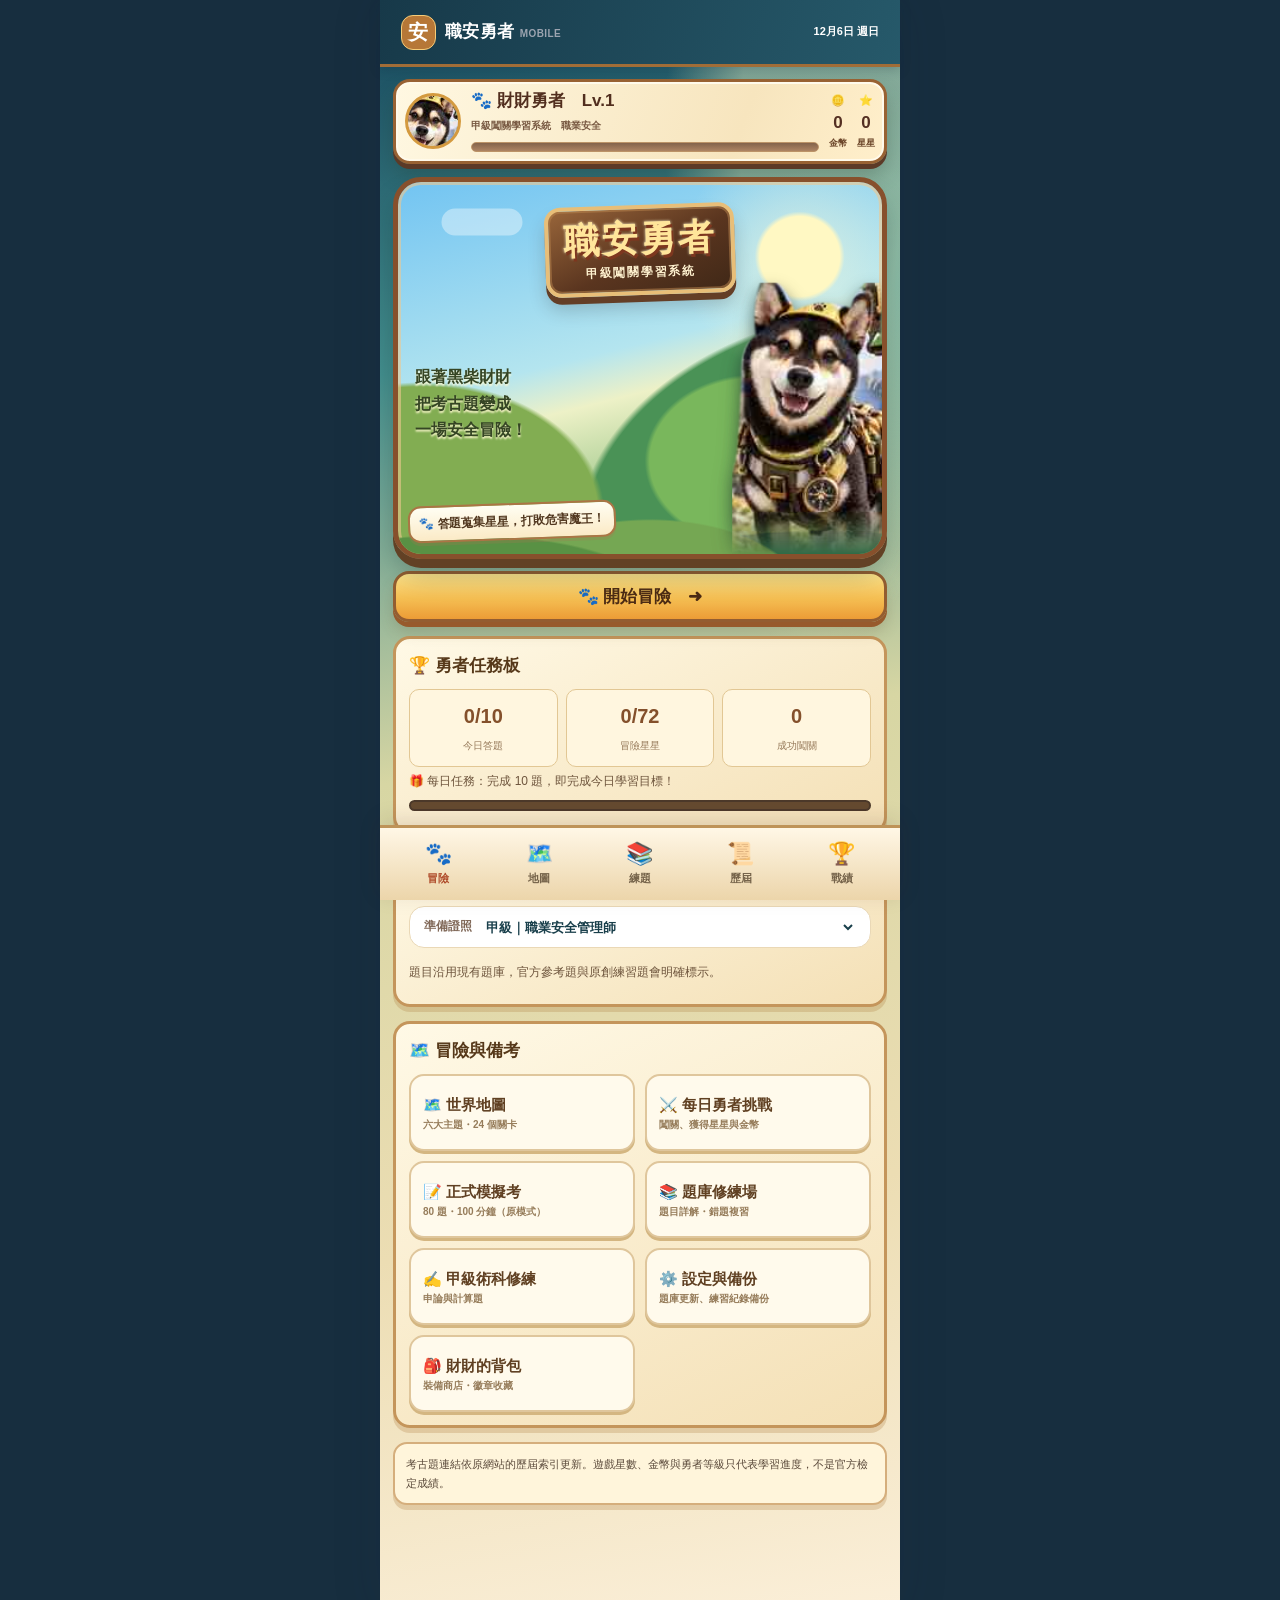
==== commit 76c14922: "Publish original Chaichai art style v4 and force mobile in-app browser to refresh assets" ====
--- a/index.html
+++ b/index.html
@@ -16,7 +16,7 @@
 
 .coverage-card{margin:15px 0}.coverage-pill{font-size:10px;font-weight:900;color:#4e7b73;background:#e3f5f0;padding:5px 7px;border-radius:12px}.coverage-big{font-size:22px;font-weight:900;color:#233650;margin:9px 0}.coverage-big small{color:#7b8b99;font-size:13px}.coverage-sub{color:#647185;font-size:11px;line-height:1.65;margin:10px 0}.coverage-row{display:flex;justify-content:space-between;font-size:12px;gap:8px;padding:7px 2px;border-bottom:1px solid #eaf0f5}.coverage-row strong{color:#2c526a}.focus-card{margin:14px 0}.focus-grid{display:grid;grid-template-columns:repeat(2,minmax(0,1fr));gap:9px}.focus-grid button{border-radius:11px;border:1px solid #d6e1e8;background:#f8fbfe;text-align:left;padding:11px;color:#193d54}.focus-grid b,.focus-grid small{display:block}.focus-grid b{font-size:13px}.focus-grid small{color:#76889a;font-size:11px;margin-top:3px}.focus-grid button:disabled{opacity:.45}
 .quiz-actions{display:flex;gap:10px;margin:17px 0}.quiz-actions .btn{flex:1}.score{font-size:56px;line-height:1.15;font-weight:950;text-align:center;color:var(--deep);letter-spacing:-2px}.score small{font-size:20px}.result-dot{font-size:44px;text-align:center;margin:8px}.archive-year{display:flex;gap:8px;align-items:center}.archive-year select{flex:1}.source-row{display:flex;align-items:flex-start;gap:10px;justify-content:space-between;border-top:1px solid #eff2f5;padding:10px 0}.source-row:first-child{border-top:0}.source-row .sr-title{font-size:12px;font-weight:800}.source-row .sr-sub{font-size:10px;color:var(--muted);margin-top:3px;word-break:break-all}.source-row a{font-size:11px;font-weight:750;white-space:nowrap;background:#edf4f6;padding:5px 9px;border-radius:8px}.status-bullet{display:inline-block;width:7px;height:7px;border-radius:50%;margin-right:4px;background:#c0c7d1}.status-bullet.found{background:#2d9782}.source-summ{display:grid;grid-template-columns:repeat(3,1fr);gap:9px}.source-summ .card{margin:0;padding:13px 9px;text-align:center}.source-summ strong{font-size:20px}.source-summ span{font-size:10px;color:var(--muted);display:block}.pill-link{display:inline-flex;align-items:center;padding:7px 9px;background:#f1f5f8;border-radius:9px;margin:4px;font-size:11px}.history-row{display:flex;justify-content:space-between;border-bottom:1px solid var(--line);padding:12px 0;font-size:12px}.history-row:last-child{border-bottom:none}.bar-chart{display:flex;gap:5px;align-items:flex-end;height:105px;padding:11px 0 3px}.bar-chart .colbar{flex:1;text-align:center;display:flex;flex-direction:column;align-items:center;justify-content:end;height:100%}.bar-chart .colbar i{display:block;width:72%;border-radius:5px 5px 0 0;background:#d87364;min-height:2px}.bar-chart .colbar small{color:#95a0ae;font-size:9px;margin-top:4px}.input-area{width:100%;min-height:190px;border:1px solid #dfe5ed;border-radius:14px;padding:13px;resize:vertical;outline:none;background:#fff}.footnote{color:#8a94a4;font-size:10.5px;margin:14px 2px;line-height:1.7}.muted-link{color:#43748a;text-decoration:underline}.row{display:flex;align-items:center;justify-content:space-between;gap:9px}.check-answers{background:#f1f4f8;color:#50647a;border:1px solid #dfe7eb;border-radius:12px;padding:11px;white-space:pre-wrap;font-size:13px}.toast{position:fixed;bottom:94px;left:50%;transform:translateX(-50%);background:#1a2d45;color:white;padding:12px 18px;border-radius:13px;font-size:12px;max-width:90%;box-shadow:0 12px 22px #0003;z-index:40}.hide{display:none!important}@media(min-width:600px){body{background:#e8ebf0}.app{box-shadow:0 0 50px #1a28421b}.tabs{box-shadow:0 -7px 28px #1e304419}}@media(prefers-reduced-motion:reduce){*{scroll-behavior:auto!important;transition:none!important}}
-</style><link rel="stylesheet" href="./adventure.css?v=3.0"></head><body><div id="app"><div class="app"><div class="topbar"><div class="brand"><span class="logo">安</span>職安考通</div></div><main class="content">正在載入題庫…</main></div></div><script>const BUNDLED_PRACTICE={"version":"2026-10-20","questions":[{"id":"P0001","type":"single","topic":"90006 職業安全衛生","specialty":"all","text":"發現工作場所有立即發生危險之虞時，最適當的處理為何？","options":["先完成手上工作","停止作業並使人員退避安全場所","拍照後等待隔天","僅提醒同事小心"],"answer":[1],"explanation":"立即危險應優先停止作業、撤離及排除危害。","source_type":"practice","year":null,"source":"原創練習題（不是官方考古題）"},{"id":"P0002","type":"single","topic":"90006 職業安全衛生","specialty":"all","text":"風險評估中，風險一般由哪兩個主要因素組成？","options":["成本與產值","危害發生可能性與後果嚴重度","人數與工時","溫度與濕度"],"answer":[1],"explanation":"常見風險矩陣以可能性及嚴重度評定風險。","source_type":"practice","year":null,"source":"原創練習題（不是官方考古題）"},{"id":"P0003","type":"single","topic":"90006 職業安全衛生","specialty":"all","text":"使用化學品前，最應優先查閱哪項資料？","options":["安全資料表（SDS）","採購發票","產品廣告","出勤紀錄"],"answer":[0],"explanation":"SDS 提供危害、保護措施、洩漏與急救資訊。","source_type":"practice","year":null,"source":"原創練習題（不是官方考古題）"},{"id":"P0004","type":"single","topic":"90006 職業安全衛生","specialty":"all","text":"發生事故後的調查，主要目的為何？","options":["尋找替罪羊","預防再發並改善系統缺失","僅完成行政程序","減少通報次數"],"answer":[1],"explanation":"事故調查著重根本原因與防止再發措施。","source_type":"practice","year":null,"source":"原創練習題（不是官方考古題）"},{"id":"P0005","type":"single","topic":"90007 工作倫理","specialty":"all","text":"發現檢查紀錄有誤，管理人員應如何處理？","options":["直接刪除整份紀錄","保留可追溯性並依程序更正","請他人代簽","為避免影響績效而不處理"],"answer":[1],"explanation":"紀錄更正應可追溯，避免偽造或掩蓋。","source_type":"practice","year":null,"source":"原創練習題（不是官方考古題）"},{"id":"P0006","type":"single","topic":"90007 工作倫理","specialty":"all","text":"處理員工健康資料時最重要的原則是？","options":["傳送到公開群組","依業務必要性限制存取並保護隱私","公開個人診斷","複製到私人帳號"],"answer":[1],"explanation":"健康及個資應以最小必要原則保護。","source_type":"practice","year":null,"source":"原創練習題（不是官方考古題）"},{"id":"P0007","type":"single","topic":"90007 工作倫理","specialty":"all","text":"承攬商要求幫忙隱匿危險作業缺失時，管理人員應？","options":["同意並換取便利","依規定通報、追蹤改善","只在口頭說明","刪除照片"],"answer":[1],"explanation":"完整揭露風險及追蹤改善符合專業倫理。","source_type":"practice","year":null,"source":"原創練習題（不是官方考古題）"},{"id":"P0008","type":"single","topic":"90007 工作倫理","specialty":"all","text":"評估設備安全時，哪一種做法較符合專業誠信？","options":["在未檢查前先簽合格","依現場證據及規範如實判定","只採供應商口頭承諾","為趕進度忽略試驗"],"answer":[1],"explanation":"檢查結論須基於客觀資料及實際驗證。","source_type":"practice","year":null,"source":"原創練習題（不是官方考古題）"},{"id":"P0009","type":"single","topic":"90008 環境保護","specialty":"all","text":"化學品洩漏流向雨水排水溝時，首要原則為何？","options":["用水沖入溝內","在安全條件下阻止擴散並通報","任其自然蒸發","以紙箱掩蓋"],"answer":[1],"explanation":"避免污染水體；在確保人員安全後阻止擴散。","source_type":"practice","year":null,"source":"原創練習題（不是官方考古題）"},{"id":"P0010","type":"single","topic":"90008 環境保護","specialty":"all","text":"事業廢棄物分類與處理最適合採取哪種方式？","options":["所有廢棄物混裝","依特性分類、標示並交合法管道處理","交給不明車輛","只靠容器顏色區分"],"answer":[1],"explanation":"分類、標示及合法清除處理是基本原則。","source_type":"practice","year":null,"source":"原創練習題（不是官方考古題）"},{"id":"P0011","type":"single","topic":"90008 環境保護","specialty":"all","text":"選擇減少污染的改善措施時，優先考量何者？","options":["源頭減量與製程改善","增加末端稀釋","移到其他地方排放","不再記錄用量"],"answer":[0],"explanation":"源頭減量優先於末端處理。","source_type":"practice","year":null,"source":"原創練習題（不是官方考古題）"},{"id":"P0012","type":"single","topic":"90008 環境保護","specialty":"all","text":"危害性廢棄物容器最重要的管理條件為何？","options":["保持開口方便使用","合適容器、清楚標示並防止洩漏","與一般食品存放","放在避難出口"],"answer":[1],"explanation":"防漏、標示及合適儲存可降低人員與環境危害。","source_type":"practice","year":null,"source":"原創練習題（不是官方考古題）"},{"id":"P0013","type":"single","topic":"90009 節能減碳","specialty":"all","text":"降低空調能源消耗的首要合理措施為何？","options":["無人區域維持全負載","改善設備效率並適當設定溫度","封閉所有通風口","取消必要的通風設備"],"answer":[1],"explanation":"節能不能犧牲法定或必要的通風安全。","source_type":"practice","year":null,"source":"原創練習題（不是官方考古題）"},{"id":"P0014","type":"single","topic":"90009 節能減碳","specialty":"all","text":"建立能源績效指標時，哪一項最有助於比較？","options":["用電量與產量或樓地板面積等活動量連結","只看某一天用電","只看電費帳單顏色","不用保留紀錄"],"answer":[0],"explanation":"能耗強度可協助排除產量或規模差異。","source_type":"practice","year":null,"source":"原創練習題（不是官方考古題）"},{"id":"P0015","type":"single","topic":"90009 節能減碳","specialty":"all","text":"改善照明能源效率時，合適的作法為何？","options":["在必要照度前提下採高效率燈具與分區控制","全部關燈","遮住緊急照明","取消出口指示燈"],"answer":[0],"explanation":"必須同時兼顧工作照度與緊急照明要求。","source_type":"practice","year":null,"source":"原創練習題（不是官方考古題）"},{"id":"P0016","type":"single","topic":"90009 節能減碳","specialty":"all","text":"選擇節能設備時，應避免哪一種做法？","options":["評估生命週期成本","確認符合安全規範","只因節能而拆除必要防護裝置","規劃維護保養"],"answer":[2],"explanation":"能源績效不得凌駕基本安全防護。","source_type":"practice","year":null,"source":"原創練習題（不是官方考古題）"},{"id":"P0017","type":"single","topic":"安全衛生管理","specialty":"all","text":"ISO 45001 的 PDCA 循環中，Check 主要對應哪項活動？","options":["鑑別危害與規劃","績效監督、測量及稽核","施行工程控制","公布公司願景"],"answer":[1],"explanation":"Check 重點在監督績效並確認系統是否有效。","source_type":"practice","year":null,"source":"原創練習題（不是官方考古題）"},{"id":"P0018","type":"single","topic":"安全衛生管理","specialty":"all","text":"風險控制層級中，通常優先程度最高的是？","options":["個人防護具","工程控制","消除危害","行政管理"],"answer":[2],"explanation":"消除危害優先於取代、工程、行政及個人防護。","source_type":"practice","year":null,"source":"原創練習題（不是官方考古題）"},{"id":"P0019","type":"single","topic":"安全衛生管理","specialty":"all","text":"承攬共同作業前，最應建立哪項機制？","options":["僅由承攬商自行決定","連繫調整、作業協調及危害告知","完全不開會","將工作全部交由門衛"],"answer":[1],"explanation":"共同作業須重視原事業單位協調和危害防止。","source_type":"practice","year":null,"source":"原創練習題（不是官方考古題）"},{"id":"P0020","type":"single","topic":"安全衛生管理","specialty":"all","text":"變更管理（MOC）最適合在什麼時點執行？","options":["設備變更完成後很久","作業或設備變更前先評估風險","事故後才開始","僅在驗收時"],"answer":[1],"explanation":"變更前辨識新增或改變的危害。","source_type":"practice","year":null,"source":"原創練習題（不是官方考古題）"},{"id":"P0021","type":"single","topic":"安全衛生管理","specialty":"all","text":"職災調查使用「五個為什麼」主要是為了？","options":["快速歸咎個人","探索事故背後的系統性原因","取代全部證據","計算保險費"],"answer":[1],"explanation":"持續追問因果，以找到可改善的根因。","source_type":"practice","year":null,"source":"原創練習題（不是官方考古題）"},{"id":"P0022","type":"single","topic":"安全衛生管理","specialty":"all","text":"安全衛生教育訓練成效最適合如何確認？","options":["只有簽到就視為有效","結合測驗、操作觀察與現場行為","只看出席人數","不須追蹤"],"answer":[1],"explanation":"訓練成效需要知識與行為方面的佐證。","source_type":"practice","year":null,"source":"原創練習題（不是官方考古題）"},{"id":"P0023","type":"single","topic":"安全衛生管理","specialty":"all","text":"在安全巡檢發現高風險缺失時，合理的處置順序為何？","options":["等月報再追蹤","先控制危害、指派改善、驗證結案","刪除缺失紀錄","只用口頭提醒"],"answer":[1],"explanation":"先控制急迫風險，後續落實改善及驗證。","source_type":"practice","year":null,"source":"原創練習題（不是官方考古題）"},{"id":"P0024","type":"single","topic":"安全衛生管理","specialty":"all","text":"「領先指標」的最佳例子為何？","options":["去年失能傷害件數","本月風險改善措施按期完成率","去年事故損失日數","去年工傷保險理賠額"],"answer":[1],"explanation":"改善完成率能呈現預防性活動，屬領先指標。","source_type":"practice","year":null,"source":"原創練習題（不是官方考古題）"},{"id":"P0025","type":"single","topic":"安全衛生管理","specialty":"all","text":"「落後指標」的例子為何？","options":["風險評估完成率","工具箱會議出席率","職業災害件數","近失事件提報率"],"answer":[2],"explanation":"事故發生後的結果屬落後指標。","source_type":"practice","year":null,"source":"原創練習題（不是官方考古題）"},{"id":"P0026","type":"single","topic":"安全衛生管理","specialty":"all","text":"設置安全衛生管理目標時，最適當的設計方式為何？","options":["無期限的口號","可衡量、可追蹤且有責任人與期限","避免數據","僅由承攬商決定"],"answer":[1],"explanation":"SMART 目標便於管理、檢視與改善。","source_type":"practice","year":null,"source":"原創練習題（不是官方考古題）"},{"id":"P0027","type":"single","topic":"安全衛生管理","specialty":"all","text":"危害辨識時，下列哪項不應忽略？","options":["僅例行作業","非例行作業、維修及緊急狀況","只有辦公室","只有承攬商作業"],"answer":[1],"explanation":"危害辨識須涵蓋不同作業模式及緊急情境。","source_type":"practice","year":null,"source":"原創練習題（不是官方考古題）"},{"id":"P0028","type":"single","topic":"安全衛生管理","specialty":"all","text":"採購一台新機械時，安全管理最適合提前介入哪個階段？","options":["設備停用後","規格訂定與選型階段","僅結帳時","事故發生後"],"answer":[1],"explanation":"源頭納入安全規格可減少後續改造。","source_type":"practice","year":null,"source":"原創練習題（不是官方考古題）"},{"id":"P0029","type":"single","topic":"安全衛生管理","specialty":"all","text":"承攬商人員進場時，哪項最適合列為必要事項？","options":["只看公司制服","危害告知與入場管制","只確認手機品牌","完全不需核實資格"],"answer":[1],"explanation":"進場前應確認作業風險、資格與管制。","source_type":"practice","year":null,"source":"原創練習題（不是官方考古題）"},{"id":"P0030","type":"single","topic":"安全衛生管理","specialty":"all","text":"緊急應變演練後最有價值的產出是？","options":["只拍團體照片","記錄問題、改善期限及驗證結果","演練後丟掉紀錄","只宣布結束"],"answer":[1],"explanation":"演練重點在發現應變缺口與追蹤改善。","source_type":"practice","year":null,"source":"原創練習題（不是官方考古題）"},{"id":"P0031","type":"single","topic":"安全衛生管理","specialty":"all","text":"工作安全分析（JSA）通常會先進行何事？","options":["直接決定罰款","將工作拆分為主要步驟","只買防護具","只設定產量"],"answer":[1],"explanation":"工作步驟拆解後辨識各步驟危害和控制措施。","source_type":"practice","year":null,"source":"原創練習題（不是官方考古題）"},{"id":"P0032","type":"single","topic":"安全衛生管理","specialty":"all","text":"員工提出近失事件時，組織最適合採取？","options":["鼓勵報告、分析並改善","公開指責員工","取消所有報告","視為一定無風險"],"answer":[0],"explanation":"近失事件可協助提前消除事故誘因。","source_type":"practice","year":null,"source":"原創練習題（不是官方考古題）"},{"id":"P0033","type":"single","topic":"安全衛生管理","specialty":"all","text":"職安衛內部稽核最主要的功能為何？","options":["取代外部主管機關","檢查系統符合性及有效性","只追求表單數量","向全體員工公布個資"],"answer":[1],"explanation":"稽核評估管理系統是否依要求執行及有效運作。","source_type":"practice","year":null,"source":"原創練習題（不是官方考古題）"},{"id":"P0034","type":"single","topic":"安全衛生管理","specialty":"all","text":"若改善措施已完成施工，正式結案前還應做什麼？","options":["直接刪單","驗證控制措施是否有效","停止追蹤","僅向供應商付款"],"answer":[1],"explanation":"改善完成不等於風險已充分降低。","source_type":"practice","year":null,"source":"原創練習題（不是官方考古題）"},{"id":"P0035","type":"single","topic":"安全衛生管理","specialty":"all","text":"對於危害性作業的工作許可制度，關鍵重點為？","options":["許可單簽完就永久有效","確認作業條件、隔離與必要的安全措施","只列印空白表","任何人都能任意修改"],"answer":[1],"explanation":"作業許可應與現場條件和措施相符。","source_type":"practice","year":null,"source":"原創練習題（不是官方考古題）"},{"id":"P0036","type":"single","topic":"安全衛生管理","specialty":"all","text":"若需要對多項危害排定改善優先順序，應首先參考？","options":["部門資歷","風險程度及立即危害狀況","辦公室距離","文件頁數"],"answer":[1],"explanation":"以風險為基礎配置改善資源。","source_type":"practice","year":null,"source":"原創練習題（不是官方考古題）"},{"id":"P0037","type":"single","topic":"安全衛生管理","specialty":"all","text":"稽核缺失的矯正措施應特別避免？","options":["確認原因","只修正表象、未處理根因","訂定期限","驗證有效性"],"answer":[1],"explanation":"只消除眼前現象，缺失容易再發。","source_type":"practice","year":null,"source":"原創練習題（不是官方考古題）"},{"id":"P0038","type":"single","topic":"安全衛生管理","specialty":"all","text":"設計安全觀察制度時，較好的方向是？","options":["只記錄員工犯錯","觀察工作條件與系統因素並提供回饋","禁止員工反映問題","將觀察資料當作唯一考績"],"answer":[1],"explanation":"以改善不安全條件與行為背後原因為重點。","source_type":"practice","year":null,"source":"原創練習題（不是官方考古題）"},{"id":"P0039","type":"single","topic":"安全衛生管理","specialty":"all","text":"職安衛管理階層審查通常需要哪類資料？","options":["僅公司商標","稽核結果、績效、事件、資源與改善機會","只看業績排名","僅員工聚餐記錄"],"answer":[1],"explanation":"管理審查應依績效資料決策。","source_type":"practice","year":null,"source":"原創練習題（不是官方考古題）"},{"id":"P0040","type":"single","topic":"安全衛生管理","specialty":"all","text":"對於安全設備的定期檢查，管理制度應包含？","options":["只列設備名稱","頻率、檢查項目、責任人及缺失改善","完全不用紀錄","只靠記憶"],"answer":[1],"explanation":"完整管理要能追蹤與證明有效執行。","source_type":"practice","year":null,"source":"原創練習題（不是官方考古題）"},{"id":"P0041","type":"single","topic":"機械設備安全","specialty":"safe","text":"維修機器前，最有助於避免意外啟動的措施是？","options":["只掛提醒紙張","上鎖掛牌及驗證零能量狀態","通知隔壁同事","將速度調慢"],"answer":[1],"explanation":"LOTO 應隔離能源並驗證安全狀態。","source_type":"practice","year":null,"source":"原創練習題（不是官方考古題）"},{"id":"P0042","type":"single","topic":"機械設備安全","specialty":"safe","text":"機械防護罩設計的主要目的為何？","options":["提升美觀","隔離人體與危險運動部位","降低文書成本","增加機台重量"],"answer":[1],"explanation":"防護罩可避免接觸夾捲切割等危險點。","source_type":"practice","year":null,"source":"原創練習題（不是官方考古題）"},{"id":"P0043","type":"single","topic":"機械設備安全","specialty":"safe","text":"操作起重設備時，最不適當的行為為何？","options":["確認吊具狀態","吊物下方站人","建立吊掛警戒區","確認荷重"],"answer":[1],"explanation":"吊物下方禁止人員停留。","source_type":"practice","year":null,"source":"原創練習題（不是官方考古題）"},{"id":"P0044","type":"single","topic":"機械設備安全","specialty":"safe","text":"兩手操作式安全裝置的主要防護原理為何？","options":["減少機台噪音","要求雙手離開危險區並操作","提升溫度","加速機械週期"],"answer":[1],"explanation":"避免手部進入危險動作區域。","source_type":"practice","year":null,"source":"原創練習題（不是官方考古題）"},{"id":"P0045","type":"single","topic":"電氣安全","specialty":"safe","text":"電氣設備維修前，何者最重要？","options":["僅切斷照明電源","斷電、隔離、驗證無電並防止誤送電","戴一般棉手套即可","請同事遠離就好"],"answer":[1],"explanation":"電氣隔離與驗電為關鍵的防感電措施。","source_type":"practice","year":null,"source":"原創練習題（不是官方考古題）"},{"id":"P0046","type":"single","topic":"電氣安全","specialty":"safe","text":"保護接地的主要安全作用為何？","options":["增加電壓","降低故障狀況下觸電風險","取代所有保護裝置","消除火災荷載"],"answer":[1],"explanation":"保護接地配合適當保護裝置降低觸電危害。","source_type":"practice","year":null,"source":"原創練習題（不是官方考古題）"},{"id":"P0047","type":"single","topic":"營造作業安全","specialty":"safe","text":"高處作業防墜落措施，通常較應優先採用哪一方式？","options":["僅提醒小心","設置適當的護欄或作業平台","使用一般雨衣","只在地面貼標語"],"answer":[1],"explanation":"集體防護通常優先於個人防墜落裝備。","source_type":"practice","year":null,"source":"原創練習題（不是官方考古題）"},{"id":"P0048","type":"single","topic":"營造作業安全","specialty":"safe","text":"開挖前，最需要事先確認何項資訊？","options":["附近餐廳營業時間","地下管線、土壤與周邊環境風險","下班交通","工地招牌樣式"],"answer":[1],"explanation":"地下管線與坍塌風險需於開挖前確認。","source_type":"practice","year":null,"source":"原創練習題（不是官方考古題）"},{"id":"P0049","type":"single","topic":"營造作業安全","specialty":"safe","text":"移動式施工架使用前，何者最適當？","options":["未鎖定腳輪就攀登","確認穩固、制動與防墜措施","將人連同架一起推動","任意拆除斜撐"],"answer":[1],"explanation":"施工架應穩固，移動與使用時遵守安全規範。","source_type":"practice","year":null,"source":"原創練習題（不是官方考古題）"},{"id":"P0050","type":"single","topic":"起重吊掛","specialty":"safe","text":"吊掛作業開始前，最應確認的組合為何？","options":["吊物顏色與品牌","重量、重心、吊具額定能力及路徑","吊車車牌字母","作業者年齡"],"answer":[1],"explanation":"避免超載與失衡，並控制運送路徑。","source_type":"practice","year":null,"source":"原創練習題（不是官方考古題）"},{"id":"P0051","type":"single","topic":"火災爆炸","specialty":"safe","text":"燃燒三要素不包含何者？","options":["可燃物","氧化劑","點火源","噪音"],"answer":[3],"explanation":"可燃物、氧化劑與熱／點火源構成火三角。","source_type":"practice","year":null,"source":"原創練習題（不是官方考古題）"},{"id":"P0052","type":"single","topic":"火災爆炸","specialty":"safe","text":"易燃液體存放區應首先控制？","options":["清潔用品顏色","點火源、通風及容器完整性","員工身高","照片數量"],"answer":[1],"explanation":"控制火源與蒸氣累積，並防洩漏。","source_type":"practice","year":null,"source":"原創練習題（不是官方考古題）"},{"id":"P0053","type":"single","topic":"火災爆炸","specialty":"safe","text":"進行動火作業前，最適合？","options":["直接開始焊接","核發作業許可並確認火源控制及監視","先打開所有危險物品容器","停用全部警報"],"answer":[1],"explanation":"動火須評估周圍可燃物並採取適當預防措施。","source_type":"practice","year":null,"source":"原創練習題（不是官方考古題）"},{"id":"P0054","type":"single","topic":"火災爆炸","specialty":"safe","text":"粉塵爆炸風險的評估，通常應注意？","options":["只看粉塵顏色","粉塵可燃性、懸浮濃度與點火源","只看員工人數","只看粉塵重量"],"answer":[1],"explanation":"可燃性粉塵在特定條件下可能爆炸。","source_type":"practice","year":null,"source":"原創練習題（不是官方考古題）"},{"id":"P0055","type":"single","topic":"運輸交通","specialty":"safe","text":"工廠內人車分流的核心安全目的是？","options":["節省照明","減少人員與車輛衝突及撞擊","增加貨架數","避免文件更新"],"answer":[1],"explanation":"實體隔離與交通動線設計可控制人車碰撞。","source_type":"practice","year":null,"source":"原創練習題（不是官方考古題）"},{"id":"P0056","type":"single","topic":"運輸交通","specialty":"safe","text":"堆高機轉彎行駛時，應特別注意？","options":["車輛尾部擺動與周邊人員","只有輪胎品牌","駕駛室香氛","燈光色溫"],"answer":[0],"explanation":"堆高機後輪轉向的尾部擺動可能造成夾撞。","source_type":"practice","year":null,"source":"原創練習題（不是官方考古題）"},{"id":"P0057","type":"single","topic":"運輸交通","specialty":"safe","text":"裝卸貨月台的防墜及防車輛移動措施應包括？","options":["僅放警示紙張","車輛固定、月台防護與通訊確認","永遠不需檢查","只靠手勢猜測"],"answer":[1],"explanation":"控制貨車意外移動及月台落差。","source_type":"practice","year":null,"source":"原創練習題（不是官方考古題）"},{"id":"P0058","type":"single","topic":"設備可靠度","specialty":"safe","text":"安全聯鎖被短接時，最適當的管理作法為何？","options":["視為節省時間","停止相關危險作業並恢復有效防護","寫在日誌即可持續使用","只降低機台產速"],"answer":[1],"explanation":"安全聯鎖失效可能造成不可接受的風險。","source_type":"practice","year":null,"source":"原創練習題（不是官方考古題）"},{"id":"P0059","type":"single","topic":"設備可靠度","specialty":"safe","text":"維護保養「預防性維修」的核心精神是？","options":["等故障後再修","依設備風險與週期預先檢查維護","停止所有記錄","每次都直接換新機"],"answer":[1],"explanation":"預防性維修可降低設備失效機率。","source_type":"practice","year":null,"source":"原創練習題（不是官方考古題）"},{"id":"P0060","type":"single","topic":"職業災害分析","specialty":"safe","text":"一座事故金字塔通常想說明的是？","options":["事故一定有固定比例","重視輕傷及近失訊號，有助早期預防","重大事故完全不可預防","只需追蹤死亡事故"],"answer":[1],"explanation":"事故金字塔為管理提醒，數字比例不可視為通則。","source_type":"practice","year":null,"source":"原創練習題（不是官方考古題）"},{"id":"P0061","type":"single","topic":"職業災害分析","specialty":"safe","text":"事故樹分析（FTA）主要採用什麼思路？","options":["由頂事件往下分析可能原因","只依時間順序列過程","只看損失金額","只看採購紀錄"],"answer":[0],"explanation":"故障樹從頂事件追溯基本事件及邏輯組合。","source_type":"practice","year":null,"source":"原創練習題（不是官方考古題）"},{"id":"P0062","type":"single","topic":"製程安全","specialty":"safe","text":"HAZOP 分析常用導引詞「沒有」「更多」「更少」是為了？","options":["規劃員工旅遊","系統性找出製程參數偏差及後果","取代設備圖面","辨識員工職等"],"answer":[1],"explanation":"HAZOP 用導引詞辨識偏差、原因與影響。","source_type":"practice","year":null,"source":"原創練習題（不是官方考古題）"},{"id":"P0063","type":"single","topic":"製程安全","specialty":"safe","text":"安全閥主要功能為何？","options":["提升設備美觀","在超壓時提供適當洩放保護","取代操作程序","保證設備完全無風險"],"answer":[1],"explanation":"超壓保護須按設計工況設置與維護。","source_type":"practice","year":null,"source":"原創練習題（不是官方考古題）"},{"id":"P0064","type":"single","topic":"製程安全","specialty":"safe","text":"緊急停止按鈕應如何管理？","options":["當作一般開機按鈕","保持可辨識、可觸及並定期確認功能","以裝飾貼紙遮住","停機後永久短接"],"answer":[1],"explanation":"緊停功能需可靠且能被快速辨識。","source_type":"practice","year":null,"source":"原創練習題（不是官方考古題）"},{"id":"P0065","type":"single","topic":"作業環境監測","specialty":"health","text":"工作環境中以個人採樣方式評估暴露，其最大優點為？","options":["永遠不必校正","更能代表特定勞工隨工作移動的暴露","只測辦公室","可取代所有健康檢查"],"answer":[1],"explanation":"個人採樣可貼近勞工呼吸帶與暴露歷程。","source_type":"practice","year":null,"source":"原創練習題（不是官方考古題）"},{"id":"P0066","type":"single","topic":"作業環境監測","specialty":"health","text":"以時間加權平均濃度（TWA）評估暴露時，主要考量？","options":["濃度隨時間的加權平均","只取最高瞬間值","只看室外風速","只看人員身高"],"answer":[0],"explanation":"TWA 將各時段濃度依暴露時間加權。","source_type":"practice","year":null,"source":"原創練習題（不是官方考古題）"},{"id":"P0067","type":"single","topic":"作業環境監測","specialty":"health","text":"短時間暴露評估（STEL）常用來關注？","options":["跨十年的平均值","短時高濃度暴露","只關注噪音","只有空氣流量"],"answer":[1],"explanation":"STEL 衡量較短期間的高濃度暴露風險。","source_type":"practice","year":null,"source":"原創練習題（不是官方考古題）"},{"id":"P0068","type":"single","topic":"作業環境監測","specialty":"health","text":"採樣泵使用前後，通常應做何事？","options":["確認校正流量","完全不記錄","隨意改換採樣介質","只看外觀顏色"],"answer":[0],"explanation":"採樣流量影響採樣體積及濃度計算。","source_type":"practice","year":null,"source":"原創練習題（不是官方考古題）"},{"id":"P0069","type":"single","topic":"化學性因子","specialty":"health","text":"吸入性危害物進入人體的主要途徑為？","options":["耳朵聽覺","呼吸道吸入","眼睛視覺","指甲生長"],"answer":[1],"explanation":"粉塵、蒸氣、氣體與煙霧常經呼吸道暴露。","source_type":"practice","year":null,"source":"原創練習題（不是官方考古題）"},{"id":"P0070","type":"single","topic":"化學性因子","specialty":"health","text":"SDS 第 8 節通常包含什麼重要內容？","options":["暴露控制與個人防護","公司財務報告","年度旅遊計畫","只有運送費用"],"answer":[0],"explanation":"SDS 第 8 節為暴露預防措施的重要來源。","source_type":"practice","year":null,"source":"原創練習題（不是官方考古題）"},{"id":"P0071","type":"single","topic":"化學性因子","specialty":"health","text":"選擇呼吸防護具時，關鍵決策依據為何？","options":["外觀顏色","污染物種類、濃度、氧氣條件及適合度","員工服裝","價格最低即可"],"answer":[1],"explanation":"呼吸防護需依暴露特性與環境條件選擇。","source_type":"practice","year":null,"source":"原創練習題（不是官方考古題）"},{"id":"P0072","type":"single","topic":"化學性因子","specialty":"health","text":"在缺氧環境中，哪種說法正確？","options":["一般濾毒罐可補充氧氣","空氣濾淨式呼吸防護具不能供氧","紙口罩可解決缺氧","棉手套可以補氧"],"answer":[1],"explanation":"缺氧須考量供氣式呼吸防護與適當救援。","source_type":"practice","year":null,"source":"原創練習題（不是官方考古題）"},{"id":"P0073","type":"single","topic":"物理性因子","specialty":"health","text":"噪音暴露評估常使用什麼單位表示聲級？","options":["dB(A)","ppm","mg/L","kW"],"answer":[0],"explanation":"A加權分貝常用於職場噪音評估。","source_type":"practice","year":null,"source":"原創練習題（不是官方考古題）"},{"id":"P0074","type":"single","topic":"物理性因子","specialty":"health","text":"採用個人噪音劑量計，主要可評估？","options":["個人工作期間的噪音暴露","房間面積","空調溫度","皮膚吸收率"],"answer":[0],"explanation":"個人劑量計可追蹤作業期間的噪音劑量。","source_type":"practice","year":null,"source":"原創練習題（不是官方考古題）"},{"id":"P0075","type":"single","topic":"物理性因子","specialty":"health","text":"高溫作業評估常使用何種指標？","options":["WBGT","BMI","VOC","COD"],"answer":[0],"explanation":"WBGT 為評估熱壓力的重要指標之一。","source_type":"practice","year":null,"source":"原創練習題（不是官方考古題）"},{"id":"P0076","type":"single","topic":"物理性因子","specialty":"health","text":"防止熱危害時，較完整的措施為？","options":["只提供冰水","改善通風或熱源隔離、合理休息與補水","停止所有培訓","只換制服顏色"],"answer":[1],"explanation":"高溫控制應結合工程及工作休息管理。","source_type":"practice","year":null,"source":"原創練習題（不是官方考古題）"},{"id":"P0077","type":"single","topic":"局部排氣","specialty":"health","text":"局部排氣裝置的主要功能是？","options":["在污染源附近捕集有害物","提升辦公室音響","提高氣味擴散","代替所有機械護罩"],"answer":[0],"explanation":"局部排氣應在危害物進入呼吸帶前捕集。","source_type":"practice","year":null,"source":"原創練習題（不是官方考古題）"},{"id":"P0078","type":"single","topic":"局部排氣","specialty":"health","text":"局部排氣系統集氣罩位置不適當，最可能造成？","options":["捕集效率下降","空調電費歸零","噪音完全消失","污染物自動分解"],"answer":[0],"explanation":"集氣罩的距離、形狀與氣流影響捕集效能。","source_type":"practice","year":null,"source":"原創練習題（不是官方考古題）"},{"id":"P0079","type":"single","topic":"局部排氣","specialty":"health","text":"局部排氣系統性能確認，不應只依賴哪個項目？","options":["風量測定","氣流方向觀察","僅查看設備是否有運轉聲","維護紀錄"],"answer":[2],"explanation":"有運轉聲不代表足夠捕集能力。","source_type":"practice","year":null,"source":"原創練習題（不是官方考古題）"},{"id":"P0080","type":"single","topic":"人因工程","specialty":"health","text":"重複性工作常見的人因風險因子之一是？","options":["重複動作及不良姿勢","停車費","天氣預報","員工手機品牌"],"answer":[0],"explanation":"肌肉骨骼風險與頻率、力道、姿勢等有關。","source_type":"practice","year":null,"source":"原創練習題（不是官方考古題）"},{"id":"P0081","type":"single","topic":"人因工程","specialty":"health","text":"人工搬運重物時，最合適優先採取？","options":["直接要求工人更用力","減量、機械輔助與工作站改善","只張貼口號","只訂制服規格"],"answer":[1],"explanation":"工程及作業設計可從源頭降低肌肉骨骼負荷。","source_type":"practice","year":null,"source":"原創練習題（不是官方考古題）"},{"id":"P0082","type":"single","topic":"人因工程","specialty":"health","text":"辦公室螢幕工作站的較好設定是？","options":["長時間扭轉頸部","使螢幕、座椅及鍵盤符合工作者體型與姿勢","只調高亮度","取消休息"],"answer":[1],"explanation":"工作站應可調整並促進中立姿勢。","source_type":"practice","year":null,"source":"原創練習題（不是官方考古題）"},{"id":"P0083","type":"single","topic":"職業健康","specialty":"health","text":"特殊健康檢查結果應如何運用？","options":["隨意公開診斷","結合暴露評估和專業建議進行健康管理","視為可代替工程控制","只存檔不處理"],"answer":[1],"explanation":"健康監護搭配工作暴露與改善措施。","source_type":"practice","year":null,"source":"原創練習題（不是官方考古題）"},{"id":"P0084","type":"single","topic":"職業健康","specialty":"health","text":"職業病預防的首要工作方向是？","options":["只在發病後賠償","辨識危害、降低暴露並進行健康監護","只做問卷","只提供藥品"],"answer":[1],"explanation":"職業病防治以危害控制及健康監護整合。","source_type":"practice","year":null,"source":"原創練習題（不是官方考古題）"},{"id":"P0085","type":"single","topic":"職業健康","specialty":"health","text":"分析職場健康資料時，最應留意？","options":["隱私保護及統計解讀限制","可以直接公開全部病歷","單次異常即可斷定職業病","完全不需考量暴露"],"answer":[0],"explanation":"醫療診斷與職業暴露因果判定須專業評估。","source_type":"practice","year":null,"source":"原創練習題（不是官方考古題）"},{"id":"P0086","type":"single","topic":"生物性危害","specialty":"health","text":"醫療或實驗室職場降低血液體液接觸危害，合適方式為？","options":["使用安全針具並遵守標準防護","重複徒手套針帽","污染針具隨意丟棄","只在事後提醒"],"answer":[0],"explanation":"標準防護、安全器材與妥善丟棄降低暴露風險。","source_type":"practice","year":null,"source":"原創練習題（不是官方考古題）"},{"id":"P0087","type":"single","topic":"生物性危害","specialty":"health","text":"接觸性危害評估應考慮哪些主要暴露途徑？","options":["僅空氣吸入","吸入、皮膚接觸與意外吞入等","只有視覺","只有聽覺"],"answer":[1],"explanation":"暴露途徑因危害物與工作型態而異。","source_type":"practice","year":null,"source":"原創練習題（不是官方考古題）"},{"id":"P0088","type":"single","topic":"暴露計算","specialty":"health","text":"某勞工於 2 小時暴露 100 ppm、6 小時暴露 20 ppm，8 小時 TWA 約為？","options":["20 ppm","40 ppm","60 ppm","80 ppm"],"answer":[1],"explanation":"TWA=(100×2+20×6)/8=40 ppm。","source_type":"practice","year":null,"source":"原創練習題（不是官方考古題）"},{"id":"P0089","type":"multi","topic":"安全衛生管理","specialty":"all","text":"下列哪些屬於風險控制層級常見的控制方法？（複選）","options":["消除危害","取代危害源","工程控制","只以口頭祈求安全"],"answer":[0,1,2],"explanation":"控制層級包含消除、取代、工程、行政與個人防護。","source_type":"practice","year":null,"source":"原創練習題（不是官方考古題）"},{"id":"P0090","type":"multi","topic":"安全衛生管理","specialty":"all","text":"有效的承攬商管理通常包括哪些內容？（複選）","options":["危害告知","進場資格確認","作業協調","不必記錄事故"],"answer":[0,1,2],"explanation":"承攬風險需要施工前、作業中及改善後的控制。","source_type":"practice","year":null,"source":"原創練習題（不是官方考古題）"},{"id":"P0091","type":"multi","topic":"安全衛生管理","specialty":"all","text":"事故調查應蒐集哪些資料？（複選）","options":["現場與設備狀態","相關人員訪談","作業程序與訓練資料","只看新聞評論"],"answer":[0,1,2],"explanation":"須使用可核實的多元證據分析原因。","source_type":"practice","year":null,"source":"原創練習題（不是官方考古題）"},{"id":"P0092","type":"multi","topic":"安全衛生管理","specialty":"all","text":"ISO 45001 持續改善可能包含哪些活動？（複選）","options":["稽核與績效評估","管理審查","事件矯正措施","掩蓋近失事件"],"answer":[0,1,2],"explanation":"持續改善需有證據、追蹤與管理支持。","source_type":"practice","year":null,"source":"原創練習題（不是官方考古題）"},{"id":"P0093","type":"multi","topic":"安全衛生管理","specialty":"all","text":"作業前風險評估應考量哪些情況？（複選）","options":["例行作業","非例行維修","緊急狀況","只看員工職稱"],"answer":[0,1,2],"explanation":"不同工況可能有不同風險。","source_type":"practice","year":null,"source":"原創練習題（不是官方考古題）"},{"id":"P0094","type":"multi","topic":"安全衛生管理","specialty":"all","text":"有效的安全衛生目標通常有哪些特性？（複選）","options":["可衡量","有期限與責任人","能追蹤進展","完全不必評估"],"answer":[0,1,2],"explanation":"使目標可執行且可評估。","source_type":"practice","year":null,"source":"原創練習題（不是官方考古題）"},{"id":"P0095","type":"multi","topic":"安全衛生管理","specialty":"all","text":"變更管理應檢視哪些事項？（複選）","options":["設備改造風險","程序與人員變動","教育訓練需求","完全不需更新SOP"],"answer":[0,1,2],"explanation":"變更管理涵蓋技術、作業、組織及文件。","source_type":"practice","year":null,"source":"原創練習題（不是官方考古題）"},{"id":"P0096","type":"multi","topic":"安全衛生管理","specialty":"all","text":"近失事件制度的良好做法包括？（複選）","options":["鼓勵提報","分析潛在原因","回饋改善結果","只懲處報告者"],"answer":[0,1,2],"explanation":"避免以責備導向壓制通報。","source_type":"practice","year":null,"source":"原創練習題（不是官方考古題）"},{"id":"P0097","type":"multi","topic":"安全衛生管理","specialty":"all","text":"教育訓練計畫應納入哪些內容？（複選）","options":["風險需求分析","適合職務的內容","成效確認","只有照片、沒有教材"],"answer":[0,1,2],"explanation":"訓練應回應真實作業風險。","source_type":"practice","year":null,"source":"原創練習題（不是官方考古題）"},{"id":"P0098","type":"multi","topic":"安全衛生管理","specialty":"all","text":"緊急應變計畫通常應涵蓋哪些事項？（複選）","options":["警報與通報","疏散及集合","人員職責與演練","只考慮白天情況"],"answer":[0,1,2],"explanation":"應考慮可能情境、角色與演練驗證。","source_type":"practice","year":null,"source":"原創練習題（不是官方考古題）"},{"id":"P0099","type":"multi","topic":"安全衛生管理","specialty":"all","text":"高風險作業許可核發前，應確認哪些項目？（複選）","options":["作業範圍與時間","危害控制措施","必要的隔離與應變","空白許可單預先永久核准"],"answer":[0,1,2],"explanation":"安全許可應符合當次作業條件。","source_type":"practice","year":null,"source":"原創練習題（不是官方考古題）"},{"id":"P0100","type":"multi","topic":"安全衛生管理","specialty":"all","text":"健康安全績效指標可包含哪些？（複選）","options":["預防性改善完成率","傷害事件趨勢","法定檢查完成率","只看公司營業額"],"answer":[0,1,2],"explanation":"結合領先與落後指標追蹤績效。","source_type":"practice","year":null,"source":"原創練習題（不是官方考古題）"},{"id":"P0101","type":"multi","topic":"安全衛生管理","specialty":"all","text":"文件與紀錄管制的良好原則有哪些？（複選）","options":["版本管制","核准權限與紀錄追溯","適當保存及權限控管","容許任意竄改"],"answer":[0,1,2],"explanation":"確保現場使用有效版本且紀錄可信。","source_type":"practice","year":null,"source":"原創練習題（不是官方考古題）"},{"id":"P0102","type":"multi","topic":"安全衛生管理","specialty":"all","text":"作業環境危害溝通的有效作法有哪些？（複選）","options":["適當的標示","SDS 取得與教育","承攬商危害告知","只發給少數管理人員"],"answer":[0,1,2],"explanation":"完整危害溝通讓相關人員了解風險。","source_type":"practice","year":null,"source":"原創練習題（不是官方考古題）"},{"id":"P0103","type":"multi","topic":"安全衛生管理","specialty":"all","text":"改善措施的結案驗證應確認哪些？（複選）","options":["措施已完成","實際風險是否下降","是否引入新風險","只確認已支付發票"],"answer":[0,1,2],"explanation":"應確認有效性與次生風險。","source_type":"practice","year":null,"source":"原創練習題（不是官方考古題）"},{"id":"P0104","type":"multi","topic":"安全衛生管理","specialty":"all","text":"管理審查可使用哪些輸入資訊？（複選）","options":["合規狀態","事件與稽核結果","資源需求及目標進度","只有董事長行程"],"answer":[0,1,2],"explanation":"審查需要跨多面向的管理證據。","source_type":"practice","year":null,"source":"原創練習題（不是官方考古題）"},{"id":"P0105","type":"multi","topic":"機械設備安全","specialty":"safe","text":"LOTO 安全上鎖程序應包含？（複選）","options":["辨識能源並隔離","釋放殘餘能量","驗證零能量","只靠口頭通知"],"answer":[0,1,2],"explanation":"可靠隔離需識別、鎖定並驗證。","source_type":"practice","year":null,"source":"原創練習題（不是官方考古題）"},{"id":"P0106","type":"multi","topic":"起重吊掛","specialty":"safe","text":"安全吊掛前應確認？（複選）","options":["吊物重量及重心","吊具負載能力","作業區警戒","人員可站吊物下方"],"answer":[0,1,2],"explanation":"吊掛需控制過載、落物及擺動。","source_type":"practice","year":null,"source":"原創練習題（不是官方考古題）"},{"id":"P0107","type":"multi","topic":"營造作業安全","specialty":"safe","text":"高處墜落控制措施可包含？（複選）","options":["適當護欄","安全工作平台","合適個人防墜系統","拆除所有安全網"],"answer":[0,1,2],"explanation":"集體防護優先，必要時配合個人防墜。","source_type":"practice","year":null,"source":"原創練習題（不是官方考古題）"},{"id":"P0108","type":"multi","topic":"火災爆炸","specialty":"safe","text":"動火作業安全準備通常包含？（複選）","options":["清除或隔離可燃物","適當滅火器材","火警監視與監火人員","容許附近容器敞開存放溶劑"],"answer":[0,1,2],"explanation":"動火需要控制點火源、可燃物及應變。","source_type":"practice","year":null,"source":"原創練習題（不是官方考古題）"},{"id":"P0109","type":"multi","topic":"運輸交通","specialty":"safe","text":"廠內堆高機安全管理應包含？（複選）","options":["駕駛資格與訓練","車輛檢查維護","人車動線管理","任意超速搶道"],"answer":[0,1,2],"explanation":"設備、駕駛、現場動線需整體管理。","source_type":"practice","year":null,"source":"原創練習題（不是官方考古題）"},{"id":"P0110","type":"multi","topic":"電氣安全","specialty":"safe","text":"電氣維修前的關鍵安全步驟包含？（複選）","options":["隔離電源","驗證無電","防止誤送電","只戴一般布手套"],"answer":[0,1,2],"explanation":"須有隔離與確認安全狀態。","source_type":"practice","year":null,"source":"原創練習題（不是官方考古題）"},{"id":"P0111","type":"multi","topic":"製程安全","specialty":"safe","text":"化學製程變更的風險評估宜涵蓋？（複選）","options":["操作條件變更","聯鎖及保護層","異常與緊急情境","只看採購折扣"],"answer":[0,1,2],"explanation":"製程風險控制需要系統分析。","source_type":"practice","year":null,"source":"原創練習題（不是官方考古題）"},{"id":"P0112","type":"multi","topic":"職業災害分析","specialty":"safe","text":"有效的事故調查報告通常涵蓋？（複選）","options":["事故事實時序","直接原因及根本原因","矯正預防措施與追蹤","只寫單一員工姓名"],"answer":[0,1,2],"explanation":"報告應能支援預防再發。","source_type":"practice","year":null,"source":"原創練習題（不是官方考古題）"},{"id":"P0113","type":"multi","topic":"作業環境監測","specialty":"health","text":"評估化學物暴露時通常需考慮哪些？（複選）","options":["濃度","暴露時間","暴露途徑","只看物質中文名稱"],"answer":[0,1,2],"explanation":"暴露情境涉及劑量、時間及途徑。","source_type":"practice","year":null,"source":"原創練習題（不是官方考古題）"},{"id":"P0114","type":"multi","topic":"化學性因子","specialty":"health","text":"呼吸防護計畫可包含哪些？（複選）","options":["危害評估與選型","適合度測試","使用及保養訓練","將濾材無限期使用"],"answer":[0,1,2],"explanation":"呼吸防護應為完整計畫而非僅採購面罩。","source_type":"practice","year":null,"source":"原創練習題（不是官方考古題）"},{"id":"P0115","type":"multi","topic":"局部排氣","specialty":"health","text":"局部排氣系統查核可涵蓋哪些？（複選）","options":["氣流方向","集氣罩與風管狀態","風量及捕集效果","僅聽風機是否有聲音"],"answer":[0,1,2],"explanation":"性能評估需實測而非只看設備運轉。","source_type":"practice","year":null,"source":"原創練習題（不是官方考古題）"},{"id":"P0116","type":"multi","topic":"物理性因子","specialty":"health","text":"預防熱危害的有效措施可包含？（複選）","options":["遮蔽熱源","補水及安排休息","熱適應訓練","增加不必要的熱負荷"],"answer":[0,1,2],"explanation":"熱危害防制通常需工程及行政整合。","source_type":"practice","year":null,"source":"原創練習題（不是官方考古題）"},{"id":"P0117","type":"multi","topic":"人因工程","specialty":"health","text":"評估工作相關肌肉骨骼風險，常考量？（複選）","options":["施力","姿勢","重複頻率","只看公司規模"],"answer":[0,1,2],"explanation":"人因風險受多個作業因子影響。","source_type":"practice","year":null,"source":"原創練習題（不是官方考古題）"},{"id":"P0118","type":"multi","topic":"職業健康","specialty":"health","text":"職業健康監護的良好做法可包含？（複選）","options":["職場危害暴露資訊","適當健康檢查與追蹤","保護個資","將個人病歷公開貼於公佈欄"],"answer":[0,1,2],"explanation":"健康監護應確保必要性、專業性及隱私。","source_type":"practice","year":null,"source":"原創練習題（不是官方考古題）"},{"id":"P0119","type":"multi","topic":"作業環境監測","specialty":"health","text":"採樣計畫執行前應確認？（複選）","options":["採樣目標與方法","設備校正","採樣位置及代表性","不必記錄採樣時間"],"answer":[0,1,2],"explanation":"完整方法與紀錄才能解讀結果。","source_type":"practice","year":null,"source":"原創練習題（不是官方考古題）"},{"id":"P0120","type":"multi","topic":"生物性危害","specialty":"health","text":"降低生物性危害的合適措施包含？（複選）","options":["標準防護","手部衛生","適當尖銳物收集容器","污染物與餐食混放"],"answer":[0,1,2],"explanation":"防護措施應配合感染風險與接觸方式。","source_type":"practice","year":null,"source":"原創練習題（不是官方考古題）"}],"subjective":[{"id":"S01","specialty":"safe","topic":"承攬管理","text":"某物流倉儲廠區夜間進行屋頂動火與高處作業。請條列辨識至少五項主要危害，並設計承攬共同作業前、中、後管理流程。","points":"危害辨識（墜落、火源、可燃物、感電、交叉作業）；工作許可與資格；危害告知／連繫調整；監視與消防備援；完工檢查及關閉許可。","source_type":"practice","source":"原創術科練習題（不是正式歷屆題）"},{"id":"S02","specialty":"safe","topic":"機械安全","text":"一台輸送機發生卡料，維修人員準備排除。請以 LOTO 原則設計安全工作步驟。","points":"辨識全部能源、停機、隔離、上鎖掛牌、釋放殘能、驗證零能量、維修、更換防護、清點人員、依程序復歸。","source_type":"practice","source":"原創術科練習題（不是正式歷屆題）"},{"id":"S03","specialty":"safe","topic":"消防與危險物","text":"倉庫同時存放紙箱、酒精類液體與鋰電池。請提出分區儲存、火源、消防、巡檢及緊急應變方面的管理重點。","points":"物質危害分類與法規確認；防火區劃；合適消防系統；危險物與電池安全管理；異常偵測；現場應變。","source_type":"practice","source":"原創術科練習題（不是正式歷屆題）"},{"id":"S04","specialty":"safe","topic":"風險評估","text":"試擬一份堆高機與行人共用通道的風險評估表，說明危害、風險評分、控制措施與後續驗證。","points":"辨識盲區、路口、倒車、速度；可能性與嚴重度；實體分流優先；速限與警示；監督成效。","source_type":"practice","source":"原創術科練習題（不是正式歷屆題）"},{"id":"S05","specialty":"health","topic":"暴露評估計算","text":"某作業勞工 2 小時接觸 80 ppm、4 小時接觸 40 ppm、2 小時接觸 10 ppm。請計算 8 小時 TWA 並說明如何與容許暴露標準比較。","points":"TWA=(80×2+40×4+10×2)/8=42.5 ppm。需取得該物質適用最新容許暴露標準，確認採樣方法、時間及防護狀況。","source_type":"practice","source":"原創術科練習題（不是正式歷屆題）"},{"id":"S06","specialty":"health","topic":"局部排氣","text":"某化學調配區的排氣設備有運轉，但員工仍反映溶劑味道。請設計局部排氣效能確認與改善程序。","points":"檢視SDS及危害；實測風量與氣流；罩口位置與污染源；風管及濾材；暴露評估；工程改善後再測。","source_type":"practice","source":"原創術科練習題（不是正式歷屆題）"},{"id":"S07","specialty":"health","topic":"噪音與高溫","text":"請規劃一個含噪音及熱危害的作業環境監測及預防改善計畫。","points":"暴露群組、現場調查與監測、風險判讀、工程控制、工作休息、個人防護、健康管理、成效驗證。","source_type":"practice","source":"原創術科練習題（不是正式歷屆題）"},{"id":"S08","specialty":"health","topic":"人因工程","text":"工廠包裝人員反映肩頸與下背不適。請從調查、風險分析、控制措施到績效追蹤擬定改善方案。","points":"作業頻率與負重、姿勢與施力、員工訪談、設備輔助與工作站設計、輪調休息、醫護轉介與持續追蹤。","source_type":"practice","source":"原創術科練習題（不是正式歷屆題）"}]};const BUNDLED_SOURCES={"updated_at":"2026-10-20T00:00:00Z","entries":[{"year":2026,"roc_year":115,"certificate":"22100","session":2,"category":"學科","title":"115年 第2梯 學科試題","publisher":"勞動部技能檢定中心（職安幫索引）","url":"https://owinform.wdasec.gov.tw/ExamNet/owInform/DLowFileQ/202607060001/05/221001-1.pdf","source_type":"official_link"},{"year":2026,"roc_year":115,"certificate":"22100","session":1,"category":"學科","title":"115年 第1梯 學科","publisher":"勞動部技能檢定中心（職安幫提供索引）","url":"https://owinform.wdasec.gov.tw/ExamNet/owInform/DLowFileQ/202603160001/15/221001-1.pdf","source_type":"official_link"},{"year":2026,"roc_year":115,"certificate":"22000","session":2,"category":"學科","title":"115年 第2梯 學科試題","publisher":"勞動部技能檢定中心（職安幫索引）","url":"https://owinform.wdasec.gov.tw/ExamNet/owInform/DLowFileQ/202607060001/05/220001-1.pdf","source_type":"official_link"},{"year":2026,"roc_year":115,"certificate":"22000","session":1,"category":"學科","title":"115年 第1梯 學科","publisher":"勞動部技能檢定中心（職安幫提供索引）","url":"https://owinform.wdasec.gov.tw/ExamNet/owInform/DLowFileQ/202603160001/15/220001-1.pdf","source_type":"official_link"},{"year":2025,"roc_year":114,"certificate":"22100","session":1,"category":"學科","title":"114年 第1梯 學科","publisher":"勞動部技能檢定中心（職安幫提供索引）","url":"https://owinform.wdasec.gov.tw/ExamNet/owInform/DLowFileQ/202503170001/16/221001-1.pdf","source_type":"official_link"},{"year":2025,"roc_year":114,"certificate":"22000","session":1,"category":"學科","title":"114年 第1梯 學科","publisher":"勞動部技能檢定中心（職安幫提供索引）","url":"https://owinform.wdasec.gov.tw/ExamNet/owInform/DLowFileQ/202503170001/16/220001-1.pdf","source_type":"official_link"},{"year":2024,"roc_year":113,"certificate":"22100","session":1,"category":"學科","title":"113年 第1梯 學科","publisher":"勞動部技能檢定中心（職安幫提供索引）","url":"https://owinform.wdasec.gov.tw/ExamNet/owInform/DLowFileQ/202403180001/17/221001-1.pdf","source_type":"official_link"},{"year":2024,"roc_year":113,"certificate":"22000","session":1,"category":"學科","title":"113年 第1梯 學科","publisher":"勞動部技能檢定中心（職安幫提供索引）","url":"https://owinform.wdasec.gov.tw/ExamNet/owInform/DLowFileQ/202403180001/17/220001-1.pdf","source_type":"official_link"},{"year":2023,"roc_year":112,"certificate":"22100","session":1,"category":"學科","title":"112年 第1梯 學科","publisher":"勞動部技能檢定中心（職安幫提供索引）","url":"https://owinform.wdasec.gov.tw/ExamNet/owInform/DLowFileQ/202303200001/19/221001-1.pdf","source_type":"official_link"},{"year":2023,"roc_year":112,"certificate":"22000","session":1,"category":"學科","title":"112年 第1梯 學科","publisher":"勞動部技能檢定中心（職安幫提供索引）","url":"https://owinform.wdasec.gov.tw/ExamNet/owInform/DLowFileQ/202303200001/19/220001-1.pdf","source_type":"official_link"},{"year":2022,"roc_year":111,"certificate":"22100","session":1,"category":"學科","title":"111年 第1梯 學科","publisher":"勞動部技能檢定中心（職安幫提供索引）","url":"https://owinform.wdasec.gov.tw/ExamNet/owInform/DLowFileQ/202203210001/20/221001-1.pdf","source_type":"official_link"},{"year":2022,"roc_year":111,"certificate":"22000","session":1,"category":"學科","title":"111年 第1梯 學科","publisher":"勞動部技能檢定中心（職安幫提供索引）","url":"https://owinform.wdasec.gov.tw/ExamNet/owInform/DLowFileQ/202203210001/20/220001-1.pdf","source_type":"official_link"},{"year":2021,"roc_year":110,"certificate":"22100","session":1,"category":"學科","title":"110年 第1梯 學科","publisher":"勞動部技能檢定中心（職安幫提供索引）","url":"https://owinform.wdasec.gov.tw/ExamNet/owInform/DLowFileQ/202103220001/21/221001-1.pdf","source_type":"official_link"},{"year":2021,"roc_year":110,"certificate":"22000","session":1,"category":"學科","title":"110年 第1梯 學科","publisher":"勞動部技能檢定中心（職安幫提供索引）","url":"https://owinform.wdasec.gov.tw/ExamNet/owInform/DLowFileQ/202103220001/21/220001-1.pdf","source_type":"official_link"},{"year":2020,"roc_year":109,"certificate":"22200","session":3,"category":"學科","title":"109年 第3梯 學科試題","publisher":"職安一點通（僅索引第三方檔案）","url":"https://www.osh-soeasy.com/files/109-3%E8%81%B7%E6%A5%AD%E5%AE%89%E5%85%A8%E8%A1%9B%E7%94%9F%E7%AE%A1%E7%90%86%E5%AD%B8%E7%A7%91%E8%A9%A6%E9%A1%8C.pdf","source_type":"third_party_link"},{"year":2020,"roc_year":109,"certificate":"22100","session":3,"category":"學科","title":"109年 第3梯 學科試題","publisher":"職安一點通（僅索引第三方檔案）","url":"https://www.osh-soeasy.com/files/109-3%E8%81%B7%E6%A5%AD%E8%A1%9B%E7%94%9F%E7%AE%A1%E7%90%86%E5%AD%B8%E7%A7%91%E8%A9%A6%E9%A1%8C.pdf","source_type":"third_party_link"},{"year":2020,"roc_year":109,"certificate":"22000","session":3,"category":"學科","title":"109年 第3梯 學科試題","publisher":"職安一點通（僅索引第三方檔案）","url":"https://www.osh-soeasy.com/files/109-3%E8%81%B7%E6%A5%AD%E5%AE%89%E5%85%A8%E7%AE%A1%E7%90%86%E5%AD%B8%E7%A7%91%E8%A9%A6%E9%A1%8C.pdf","source_type":"third_party_link"},{"year":2019,"roc_year":108,"certificate":"22200","session":3,"category":"學科／術科","title":"108年 第3梯 學術科試題","publisher":"職安一點通（僅索引第三方檔案）","url":"https://www.osh-soeasy.com/files/108-3%E8%81%B7%E6%A5%AD%E5%AE%89%E5%85%A8%E8%A1%9B%E7%94%9F%E7%AE%A1%E7%90%86%E5%AD%B8%E8%A1%93%E7%A7%91%E8%A9%A6%E9%A1%8C.pdf","source_type":"third_party_link"},{"year":2019,"roc_year":108,"certificate":"22100","session":3,"category":"學科／術科","title":"108年 第3梯 學術科試題","publisher":"職安一點通（僅索引第三方檔案）","url":"https://www.osh-soeasy.com/files/108-3%E8%81%B7%E6%A5%AD%E8%A1%9B%E7%94%9F%E7%AE%A1%E7%90%86%E5%AD%B8%E8%A1%93%E7%A7%91%E8%A9%A6%E9%A1%8C.pdf","source_type":"third_party_link"},{"year":2019,"roc_year":108,"certificate":"22000","session":3,"category":"學科／術科","title":"108年 第3梯 學術科試題","publisher":"職安一點通（僅索引第三方檔案）","url":"https://www.osh-soeasy.com/files/108-3%E8%81%B7%E6%A5%AD%E5%AE%89%E5%85%A8%E7%AE%A1%E7%90%86%E5%AD%B8%E8%A1%93%E7%A7%91%E8%A9%A6%E9%A1%8C.pdf","source_type":"third_party_link"},{"year":2018,"roc_year":107,"certificate":"22200","session":3,"category":"學科／術科","title":"107年 第3梯 學術科試題暨參考解答","publisher":"職安一點通（僅索引第三方檔案）","url":"https://www.osh-soeasy.com/files/107-3%E8%81%B7%E6%A5%AD%E5%AE%89%E5%85%A8%E8%A1%9B%E7%94%9F%E7%AE%A1%E7%90%86%E5%AD%B8%E8%A1%93%E7%A7%91%E8%A9%A6%E9%A1%8C%E6%9A%A8%E5%8F%83%E8%80%83%E8%A7%A3%E7%AD%94.pdf","source_type":"third_party_link"},{"year":2018,"roc_year":107,"certificate":"22100","session":3,"category":"學科／術科","title":"107年 第3梯 學術科試題暨參考解答","publisher":"職安一點通（僅索引第三方檔案）","url":"https://www.osh-soeasy.com/files/107-3%E8%81%B7%E6%A5%AD%E8%A1%9B%E7%94%9F%E7%AE%A1%E7%90%86%E5%AD%B8%E8%A1%93%E7%A7%91%E8%A9%A6%E9%A1%8C%E6%9A%A8%E5%8F%83%E8%80%83%E8%A7%A3%E7%AD%94.pdf","source_type":"third_party_link"},{"year":2018,"roc_year":107,"certificate":"22000","session":3,"category":"學科／術科","title":"107年 第3梯 學術科試題暨參考解答","publisher":"職安一點通（僅索引第三方檔案）","url":"https://www.osh-soeasy.com/files/107-3%E8%81%B7%E6%A5%AD%E5%AE%89%E5%85%A8%E7%AE%A1%E7%90%86%E5%AD%B8%E8%A1%93%E7%A7%91%E8%A9%A6%E9%A1%8C%E6%9A%A8%E5%8F%83%E8%80%83%E8%A7%A3%E7%AD%94.pdf","source_type":"third_party_link"},{"year":2017,"roc_year":106,"certificate":"22200","session":3,"category":"學科／術科","title":"106年 第3梯 學術科試題暨參考解答","publisher":"職安一點通（僅索引第三方檔案）","url":"https://www.osh-soeasy.com/files/106-3%E8%81%B7%E6%A5%AD%E5%AE%89%E5%85%A8%E8%A1%9B%E7%94%9F%E7%AE%A1%E7%90%86%E5%AD%B8%E8%A1%93%E7%A7%91%E8%A9%A6%E9%A1%8C%E6%9A%A8%E5%8F%83%E8%80%83%E8%A7%A3%E7%AD%94.pdf","source_type":"third_party_link"},{"year":2017,"roc_year":106,"certificate":"22100","session":3,"category":"學科／術科","title":"106年 第3梯 學術科試題暨參考解答","publisher":"職安一點通（僅索引第三方檔案）","url":"https://www.osh-soeasy.com/files/106-3%E8%81%B7%E6%A5%AD%E8%A1%9B%E7%94%9F%E7%AE%A1%E7%90%86%E5%AD%B8%E8%A1%93%E7%A7%91%E8%A9%A6%E9%A1%8C%E6%9A%A8%E5%8F%83%E8%80%83%E8%A7%A3%E7%AD%94.pdf","source_type":"third_party_link"},{"year":2017,"roc_year":106,"certificate":"22000","session":3,"category":"學科／術科","title":"106年 第3梯 學術科試題暨參考解答","publisher":"職安一點通（僅索引第三方檔案）","url":"https://www.osh-soeasy.com/files/106-3%E8%81%B7%E6%A5%AD%E5%AE%89%E5%85%A8%E7%AE%A1%E7%90%86%E5%AD%B8%E8%A1%93%E7%A7%91%E8%A9%A6%E9%A1%8C%E6%9A%A8%E5%8F%83%E8%80%83%E8%A7%A3%E7%AD%94.pdf","source_type":"third_party_link"},{"year":2016,"roc_year":105,"certificate":"22200","session":3,"category":"學科／術科","title":"105年 第3梯 學科／術科試題","publisher":"職安一點通（第三方檔案來源）","url":"https://www.osh-soeasy.com/files/105-3%E8%81%B7%E6%A5%AD%E5%AE%89%E5%85%A8%E8%A1%9B%E7%94%9F%E7%AE%A1%E7%90%86%E5%AD%B8%E8%A1%93%E7%A7%91%E8%A9%A6%E9%A1%8C%E6%9A%A8%E5%8F%83%E8%80%83%E8%A7%A3%E7%AD%94.pdf","source_type":"third_party_link"},{"year":2015,"roc_year":104,"certificate":"22000","session":3,"category":"學術科","title":"104年度職業安全管理甲級歷屆學術科試題（學校網站 PDF）","publisher":"輔英科技大學網站：公開檔案連結（僅索引，不鏡像轉載）","url":"https://ecm.fy.edu.tw/var/file/101/1101/img/739/111479945.pdf","source_type":"third_party_link"}],"scan_errors":[]};</script><script>(() => {
+</style><link rel="stylesheet" href="./adventure.css?v=4.0"></head><body><div id="app"><div class="app"><div class="topbar"><div class="brand"><span class="logo">安</span>職安考通</div></div><main class="content">正在載入題庫…</main></div></div><script>const BUNDLED_PRACTICE={"version":"2026-10-20","questions":[{"id":"P0001","type":"single","topic":"90006 職業安全衛生","specialty":"all","text":"發現工作場所有立即發生危險之虞時，最適當的處理為何？","options":["先完成手上工作","停止作業並使人員退避安全場所","拍照後等待隔天","僅提醒同事小心"],"answer":[1],"explanation":"立即危險應優先停止作業、撤離及排除危害。","source_type":"practice","year":null,"source":"原創練習題（不是官方考古題）"},{"id":"P0002","type":"single","topic":"90006 職業安全衛生","specialty":"all","text":"風險評估中，風險一般由哪兩個主要因素組成？","options":["成本與產值","危害發生可能性與後果嚴重度","人數與工時","溫度與濕度"],"answer":[1],"explanation":"常見風險矩陣以可能性及嚴重度評定風險。","source_type":"practice","year":null,"source":"原創練習題（不是官方考古題）"},{"id":"P0003","type":"single","topic":"90006 職業安全衛生","specialty":"all","text":"使用化學品前，最應優先查閱哪項資料？","options":["安全資料表（SDS）","採購發票","產品廣告","出勤紀錄"],"answer":[0],"explanation":"SDS 提供危害、保護措施、洩漏與急救資訊。","source_type":"practice","year":null,"source":"原創練習題（不是官方考古題）"},{"id":"P0004","type":"single","topic":"90006 職業安全衛生","specialty":"all","text":"發生事故後的調查，主要目的為何？","options":["尋找替罪羊","預防再發並改善系統缺失","僅完成行政程序","減少通報次數"],"answer":[1],"explanation":"事故調查著重根本原因與防止再發措施。","source_type":"practice","year":null,"source":"原創練習題（不是官方考古題）"},{"id":"P0005","type":"single","topic":"90007 工作倫理","specialty":"all","text":"發現檢查紀錄有誤，管理人員應如何處理？","options":["直接刪除整份紀錄","保留可追溯性並依程序更正","請他人代簽","為避免影響績效而不處理"],"answer":[1],"explanation":"紀錄更正應可追溯，避免偽造或掩蓋。","source_type":"practice","year":null,"source":"原創練習題（不是官方考古題）"},{"id":"P0006","type":"single","topic":"90007 工作倫理","specialty":"all","text":"處理員工健康資料時最重要的原則是？","options":["傳送到公開群組","依業務必要性限制存取並保護隱私","公開個人診斷","複製到私人帳號"],"answer":[1],"explanation":"健康及個資應以最小必要原則保護。","source_type":"practice","year":null,"source":"原創練習題（不是官方考古題）"},{"id":"P0007","type":"single","topic":"90007 工作倫理","specialty":"all","text":"承攬商要求幫忙隱匿危險作業缺失時，管理人員應？","options":["同意並換取便利","依規定通報、追蹤改善","只在口頭說明","刪除照片"],"answer":[1],"explanation":"完整揭露風險及追蹤改善符合專業倫理。","source_type":"practice","year":null,"source":"原創練習題（不是官方考古題）"},{"id":"P0008","type":"single","topic":"90007 工作倫理","specialty":"all","text":"評估設備安全時，哪一種做法較符合專業誠信？","options":["在未檢查前先簽合格","依現場證據及規範如實判定","只採供應商口頭承諾","為趕進度忽略試驗"],"answer":[1],"explanation":"檢查結論須基於客觀資料及實際驗證。","source_type":"practice","year":null,"source":"原創練習題（不是官方考古題）"},{"id":"P0009","type":"single","topic":"90008 環境保護","specialty":"all","text":"化學品洩漏流向雨水排水溝時，首要原則為何？","options":["用水沖入溝內","在安全條件下阻止擴散並通報","任其自然蒸發","以紙箱掩蓋"],"answer":[1],"explanation":"避免污染水體；在確保人員安全後阻止擴散。","source_type":"practice","year":null,"source":"原創練習題（不是官方考古題）"},{"id":"P0010","type":"single","topic":"90008 環境保護","specialty":"all","text":"事業廢棄物分類與處理最適合採取哪種方式？","options":["所有廢棄物混裝","依特性分類、標示並交合法管道處理","交給不明車輛","只靠容器顏色區分"],"answer":[1],"explanation":"分類、標示及合法清除處理是基本原則。","source_type":"practice","year":null,"source":"原創練習題（不是官方考古題）"},{"id":"P0011","type":"single","topic":"90008 環境保護","specialty":"all","text":"選擇減少污染的改善措施時，優先考量何者？","options":["源頭減量與製程改善","增加末端稀釋","移到其他地方排放","不再記錄用量"],"answer":[0],"explanation":"源頭減量優先於末端處理。","source_type":"practice","year":null,"source":"原創練習題（不是官方考古題）"},{"id":"P0012","type":"single","topic":"90008 環境保護","specialty":"all","text":"危害性廢棄物容器最重要的管理條件為何？","options":["保持開口方便使用","合適容器、清楚標示並防止洩漏","與一般食品存放","放在避難出口"],"answer":[1],"explanation":"防漏、標示及合適儲存可降低人員與環境危害。","source_type":"practice","year":null,"source":"原創練習題（不是官方考古題）"},{"id":"P0013","type":"single","topic":"90009 節能減碳","specialty":"all","text":"降低空調能源消耗的首要合理措施為何？","options":["無人區域維持全負載","改善設備效率並適當設定溫度","封閉所有通風口","取消必要的通風設備"],"answer":[1],"explanation":"節能不能犧牲法定或必要的通風安全。","source_type":"practice","year":null,"source":"原創練習題（不是官方考古題）"},{"id":"P0014","type":"single","topic":"90009 節能減碳","specialty":"all","text":"建立能源績效指標時，哪一項最有助於比較？","options":["用電量與產量或樓地板面積等活動量連結","只看某一天用電","只看電費帳單顏色","不用保留紀錄"],"answer":[0],"explanation":"能耗強度可協助排除產量或規模差異。","source_type":"practice","year":null,"source":"原創練習題（不是官方考古題）"},{"id":"P0015","type":"single","topic":"90009 節能減碳","specialty":"all","text":"改善照明能源效率時，合適的作法為何？","options":["在必要照度前提下採高效率燈具與分區控制","全部關燈","遮住緊急照明","取消出口指示燈"],"answer":[0],"explanation":"必須同時兼顧工作照度與緊急照明要求。","source_type":"practice","year":null,"source":"原創練習題（不是官方考古題）"},{"id":"P0016","type":"single","topic":"90009 節能減碳","specialty":"all","text":"選擇節能設備時，應避免哪一種做法？","options":["評估生命週期成本","確認符合安全規範","只因節能而拆除必要防護裝置","規劃維護保養"],"answer":[2],"explanation":"能源績效不得凌駕基本安全防護。","source_type":"practice","year":null,"source":"原創練習題（不是官方考古題）"},{"id":"P0017","type":"single","topic":"安全衛生管理","specialty":"all","text":"ISO 45001 的 PDCA 循環中，Check 主要對應哪項活動？","options":["鑑別危害與規劃","績效監督、測量及稽核","施行工程控制","公布公司願景"],"answer":[1],"explanation":"Check 重點在監督績效並確認系統是否有效。","source_type":"practice","year":null,"source":"原創練習題（不是官方考古題）"},{"id":"P0018","type":"single","topic":"安全衛生管理","specialty":"all","text":"風險控制層級中，通常優先程度最高的是？","options":["個人防護具","工程控制","消除危害","行政管理"],"answer":[2],"explanation":"消除危害優先於取代、工程、行政及個人防護。","source_type":"practice","year":null,"source":"原創練習題（不是官方考古題）"},{"id":"P0019","type":"single","topic":"安全衛生管理","specialty":"all","text":"承攬共同作業前，最應建立哪項機制？","options":["僅由承攬商自行決定","連繫調整、作業協調及危害告知","完全不開會","將工作全部交由門衛"],"answer":[1],"explanation":"共同作業須重視原事業單位協調和危害防止。","source_type":"practice","year":null,"source":"原創練習題（不是官方考古題）"},{"id":"P0020","type":"single","topic":"安全衛生管理","specialty":"all","text":"變更管理（MOC）最適合在什麼時點執行？","options":["設備變更完成後很久","作業或設備變更前先評估風險","事故後才開始","僅在驗收時"],"answer":[1],"explanation":"變更前辨識新增或改變的危害。","source_type":"practice","year":null,"source":"原創練習題（不是官方考古題）"},{"id":"P0021","type":"single","topic":"安全衛生管理","specialty":"all","text":"職災調查使用「五個為什麼」主要是為了？","options":["快速歸咎個人","探索事故背後的系統性原因","取代全部證據","計算保險費"],"answer":[1],"explanation":"持續追問因果，以找到可改善的根因。","source_type":"practice","year":null,"source":"原創練習題（不是官方考古題）"},{"id":"P0022","type":"single","topic":"安全衛生管理","specialty":"all","text":"安全衛生教育訓練成效最適合如何確認？","options":["只有簽到就視為有效","結合測驗、操作觀察與現場行為","只看出席人數","不須追蹤"],"answer":[1],"explanation":"訓練成效需要知識與行為方面的佐證。","source_type":"practice","year":null,"source":"原創練習題（不是官方考古題）"},{"id":"P0023","type":"single","topic":"安全衛生管理","specialty":"all","text":"在安全巡檢發現高風險缺失時，合理的處置順序為何？","options":["等月報再追蹤","先控制危害、指派改善、驗證結案","刪除缺失紀錄","只用口頭提醒"],"answer":[1],"explanation":"先控制急迫風險，後續落實改善及驗證。","source_type":"practice","year":null,"source":"原創練習題（不是官方考古題）"},{"id":"P0024","type":"single","topic":"安全衛生管理","specialty":"all","text":"「領先指標」的最佳例子為何？","options":["去年失能傷害件數","本月風險改善措施按期完成率","去年事故損失日數","去年工傷保險理賠額"],"answer":[1],"explanation":"改善完成率能呈現預防性活動，屬領先指標。","source_type":"practice","year":null,"source":"原創練習題（不是官方考古題）"},{"id":"P0025","type":"single","topic":"安全衛生管理","specialty":"all","text":"「落後指標」的例子為何？","options":["風險評估完成率","工具箱會議出席率","職業災害件數","近失事件提報率"],"answer":[2],"explanation":"事故發生後的結果屬落後指標。","source_type":"practice","year":null,"source":"原創練習題（不是官方考古題）"},{"id":"P0026","type":"single","topic":"安全衛生管理","specialty":"all","text":"設置安全衛生管理目標時，最適當的設計方式為何？","options":["無期限的口號","可衡量、可追蹤且有責任人與期限","避免數據","僅由承攬商決定"],"answer":[1],"explanation":"SMART 目標便於管理、檢視與改善。","source_type":"practice","year":null,"source":"原創練習題（不是官方考古題）"},{"id":"P0027","type":"single","topic":"安全衛生管理","specialty":"all","text":"危害辨識時，下列哪項不應忽略？","options":["僅例行作業","非例行作業、維修及緊急狀況","只有辦公室","只有承攬商作業"],"answer":[1],"explanation":"危害辨識須涵蓋不同作業模式及緊急情境。","source_type":"practice","year":null,"source":"原創練習題（不是官方考古題）"},{"id":"P0028","type":"single","topic":"安全衛生管理","specialty":"all","text":"採購一台新機械時，安全管理最適合提前介入哪個階段？","options":["設備停用後","規格訂定與選型階段","僅結帳時","事故發生後"],"answer":[1],"explanation":"源頭納入安全規格可減少後續改造。","source_type":"practice","year":null,"source":"原創練習題（不是官方考古題）"},{"id":"P0029","type":"single","topic":"安全衛生管理","specialty":"all","text":"承攬商人員進場時，哪項最適合列為必要事項？","options":["只看公司制服","危害告知與入場管制","只確認手機品牌","完全不需核實資格"],"answer":[1],"explanation":"進場前應確認作業風險、資格與管制。","source_type":"practice","year":null,"source":"原創練習題（不是官方考古題）"},{"id":"P0030","type":"single","topic":"安全衛生管理","specialty":"all","text":"緊急應變演練後最有價值的產出是？","options":["只拍團體照片","記錄問題、改善期限及驗證結果","演練後丟掉紀錄","只宣布結束"],"answer":[1],"explanation":"演練重點在發現應變缺口與追蹤改善。","source_type":"practice","year":null,"source":"原創練習題（不是官方考古題）"},{"id":"P0031","type":"single","topic":"安全衛生管理","specialty":"all","text":"工作安全分析（JSA）通常會先進行何事？","options":["直接決定罰款","將工作拆分為主要步驟","只買防護具","只設定產量"],"answer":[1],"explanation":"工作步驟拆解後辨識各步驟危害和控制措施。","source_type":"practice","year":null,"source":"原創練習題（不是官方考古題）"},{"id":"P0032","type":"single","topic":"安全衛生管理","specialty":"all","text":"員工提出近失事件時，組織最適合採取？","options":["鼓勵報告、分析並改善","公開指責員工","取消所有報告","視為一定無風險"],"answer":[0],"explanation":"近失事件可協助提前消除事故誘因。","source_type":"practice","year":null,"source":"原創練習題（不是官方考古題）"},{"id":"P0033","type":"single","topic":"安全衛生管理","specialty":"all","text":"職安衛內部稽核最主要的功能為何？","options":["取代外部主管機關","檢查系統符合性及有效性","只追求表單數量","向全體員工公布個資"],"answer":[1],"explanation":"稽核評估管理系統是否依要求執行及有效運作。","source_type":"practice","year":null,"source":"原創練習題（不是官方考古題）"},{"id":"P0034","type":"single","topic":"安全衛生管理","specialty":"all","text":"若改善措施已完成施工，正式結案前還應做什麼？","options":["直接刪單","驗證控制措施是否有效","停止追蹤","僅向供應商付款"],"answer":[1],"explanation":"改善完成不等於風險已充分降低。","source_type":"practice","year":null,"source":"原創練習題（不是官方考古題）"},{"id":"P0035","type":"single","topic":"安全衛生管理","specialty":"all","text":"對於危害性作業的工作許可制度，關鍵重點為？","options":["許可單簽完就永久有效","確認作業條件、隔離與必要的安全措施","只列印空白表","任何人都能任意修改"],"answer":[1],"explanation":"作業許可應與現場條件和措施相符。","source_type":"practice","year":null,"source":"原創練習題（不是官方考古題）"},{"id":"P0036","type":"single","topic":"安全衛生管理","specialty":"all","text":"若需要對多項危害排定改善優先順序，應首先參考？","options":["部門資歷","風險程度及立即危害狀況","辦公室距離","文件頁數"],"answer":[1],"explanation":"以風險為基礎配置改善資源。","source_type":"practice","year":null,"source":"原創練習題（不是官方考古題）"},{"id":"P0037","type":"single","topic":"安全衛生管理","specialty":"all","text":"稽核缺失的矯正措施應特別避免？","options":["確認原因","只修正表象、未處理根因","訂定期限","驗證有效性"],"answer":[1],"explanation":"只消除眼前現象，缺失容易再發。","source_type":"practice","year":null,"source":"原創練習題（不是官方考古題）"},{"id":"P0038","type":"single","topic":"安全衛生管理","specialty":"all","text":"設計安全觀察制度時，較好的方向是？","options":["只記錄員工犯錯","觀察工作條件與系統因素並提供回饋","禁止員工反映問題","將觀察資料當作唯一考績"],"answer":[1],"explanation":"以改善不安全條件與行為背後原因為重點。","source_type":"practice","year":null,"source":"原創練習題（不是官方考古題）"},{"id":"P0039","type":"single","topic":"安全衛生管理","specialty":"all","text":"職安衛管理階層審查通常需要哪類資料？","options":["僅公司商標","稽核結果、績效、事件、資源與改善機會","只看業績排名","僅員工聚餐記錄"],"answer":[1],"explanation":"管理審查應依績效資料決策。","source_type":"practice","year":null,"source":"原創練習題（不是官方考古題）"},{"id":"P0040","type":"single","topic":"安全衛生管理","specialty":"all","text":"對於安全設備的定期檢查，管理制度應包含？","options":["只列設備名稱","頻率、檢查項目、責任人及缺失改善","完全不用紀錄","只靠記憶"],"answer":[1],"explanation":"完整管理要能追蹤與證明有效執行。","source_type":"practice","year":null,"source":"原創練習題（不是官方考古題）"},{"id":"P0041","type":"single","topic":"機械設備安全","specialty":"safe","text":"維修機器前，最有助於避免意外啟動的措施是？","options":["只掛提醒紙張","上鎖掛牌及驗證零能量狀態","通知隔壁同事","將速度調慢"],"answer":[1],"explanation":"LOTO 應隔離能源並驗證安全狀態。","source_type":"practice","year":null,"source":"原創練習題（不是官方考古題）"},{"id":"P0042","type":"single","topic":"機械設備安全","specialty":"safe","text":"機械防護罩設計的主要目的為何？","options":["提升美觀","隔離人體與危險運動部位","降低文書成本","增加機台重量"],"answer":[1],"explanation":"防護罩可避免接觸夾捲切割等危險點。","source_type":"practice","year":null,"source":"原創練習題（不是官方考古題）"},{"id":"P0043","type":"single","topic":"機械設備安全","specialty":"safe","text":"操作起重設備時，最不適當的行為為何？","options":["確認吊具狀態","吊物下方站人","建立吊掛警戒區","確認荷重"],"answer":[1],"explanation":"吊物下方禁止人員停留。","source_type":"practice","year":null,"source":"原創練習題（不是官方考古題）"},{"id":"P0044","type":"single","topic":"機械設備安全","specialty":"safe","text":"兩手操作式安全裝置的主要防護原理為何？","options":["減少機台噪音","要求雙手離開危險區並操作","提升溫度","加速機械週期"],"answer":[1],"explanation":"避免手部進入危險動作區域。","source_type":"practice","year":null,"source":"原創練習題（不是官方考古題）"},{"id":"P0045","type":"single","topic":"電氣安全","specialty":"safe","text":"電氣設備維修前，何者最重要？","options":["僅切斷照明電源","斷電、隔離、驗證無電並防止誤送電","戴一般棉手套即可","請同事遠離就好"],"answer":[1],"explanation":"電氣隔離與驗電為關鍵的防感電措施。","source_type":"practice","year":null,"source":"原創練習題（不是官方考古題）"},{"id":"P0046","type":"single","topic":"電氣安全","specialty":"safe","text":"保護接地的主要安全作用為何？","options":["增加電壓","降低故障狀況下觸電風險","取代所有保護裝置","消除火災荷載"],"answer":[1],"explanation":"保護接地配合適當保護裝置降低觸電危害。","source_type":"practice","year":null,"source":"原創練習題（不是官方考古題）"},{"id":"P0047","type":"single","topic":"營造作業安全","specialty":"safe","text":"高處作業防墜落措施，通常較應優先採用哪一方式？","options":["僅提醒小心","設置適當的護欄或作業平台","使用一般雨衣","只在地面貼標語"],"answer":[1],"explanation":"集體防護通常優先於個人防墜落裝備。","source_type":"practice","year":null,"source":"原創練習題（不是官方考古題）"},{"id":"P0048","type":"single","topic":"營造作業安全","specialty":"safe","text":"開挖前，最需要事先確認何項資訊？","options":["附近餐廳營業時間","地下管線、土壤與周邊環境風險","下班交通","工地招牌樣式"],"answer":[1],"explanation":"地下管線與坍塌風險需於開挖前確認。","source_type":"practice","year":null,"source":"原創練習題（不是官方考古題）"},{"id":"P0049","type":"single","topic":"營造作業安全","specialty":"safe","text":"移動式施工架使用前，何者最適當？","options":["未鎖定腳輪就攀登","確認穩固、制動與防墜措施","將人連同架一起推動","任意拆除斜撐"],"answer":[1],"explanation":"施工架應穩固，移動與使用時遵守安全規範。","source_type":"practice","year":null,"source":"原創練習題（不是官方考古題）"},{"id":"P0050","type":"single","topic":"起重吊掛","specialty":"safe","text":"吊掛作業開始前，最應確認的組合為何？","options":["吊物顏色與品牌","重量、重心、吊具額定能力及路徑","吊車車牌字母","作業者年齡"],"answer":[1],"explanation":"避免超載與失衡，並控制運送路徑。","source_type":"practice","year":null,"source":"原創練習題（不是官方考古題）"},{"id":"P0051","type":"single","topic":"火災爆炸","specialty":"safe","text":"燃燒三要素不包含何者？","options":["可燃物","氧化劑","點火源","噪音"],"answer":[3],"explanation":"可燃物、氧化劑與熱／點火源構成火三角。","source_type":"practice","year":null,"source":"原創練習題（不是官方考古題）"},{"id":"P0052","type":"single","topic":"火災爆炸","specialty":"safe","text":"易燃液體存放區應首先控制？","options":["清潔用品顏色","點火源、通風及容器完整性","員工身高","照片數量"],"answer":[1],"explanation":"控制火源與蒸氣累積，並防洩漏。","source_type":"practice","year":null,"source":"原創練習題（不是官方考古題）"},{"id":"P0053","type":"single","topic":"火災爆炸","specialty":"safe","text":"進行動火作業前，最適合？","options":["直接開始焊接","核發作業許可並確認火源控制及監視","先打開所有危險物品容器","停用全部警報"],"answer":[1],"explanation":"動火須評估周圍可燃物並採取適當預防措施。","source_type":"practice","year":null,"source":"原創練習題（不是官方考古題）"},{"id":"P0054","type":"single","topic":"火災爆炸","specialty":"safe","text":"粉塵爆炸風險的評估，通常應注意？","options":["只看粉塵顏色","粉塵可燃性、懸浮濃度與點火源","只看員工人數","只看粉塵重量"],"answer":[1],"explanation":"可燃性粉塵在特定條件下可能爆炸。","source_type":"practice","year":null,"source":"原創練習題（不是官方考古題）"},{"id":"P0055","type":"single","topic":"運輸交通","specialty":"safe","text":"工廠內人車分流的核心安全目的是？","options":["節省照明","減少人員與車輛衝突及撞擊","增加貨架數","避免文件更新"],"answer":[1],"explanation":"實體隔離與交通動線設計可控制人車碰撞。","source_type":"practice","year":null,"source":"原創練習題（不是官方考古題）"},{"id":"P0056","type":"single","topic":"運輸交通","specialty":"safe","text":"堆高機轉彎行駛時，應特別注意？","options":["車輛尾部擺動與周邊人員","只有輪胎品牌","駕駛室香氛","燈光色溫"],"answer":[0],"explanation":"堆高機後輪轉向的尾部擺動可能造成夾撞。","source_type":"practice","year":null,"source":"原創練習題（不是官方考古題）"},{"id":"P0057","type":"single","topic":"運輸交通","specialty":"safe","text":"裝卸貨月台的防墜及防車輛移動措施應包括？","options":["僅放警示紙張","車輛固定、月台防護與通訊確認","永遠不需檢查","只靠手勢猜測"],"answer":[1],"explanation":"控制貨車意外移動及月台落差。","source_type":"practice","year":null,"source":"原創練習題（不是官方考古題）"},{"id":"P0058","type":"single","topic":"設備可靠度","specialty":"safe","text":"安全聯鎖被短接時，最適當的管理作法為何？","options":["視為節省時間","停止相關危險作業並恢復有效防護","寫在日誌即可持續使用","只降低機台產速"],"answer":[1],"explanation":"安全聯鎖失效可能造成不可接受的風險。","source_type":"practice","year":null,"source":"原創練習題（不是官方考古題）"},{"id":"P0059","type":"single","topic":"設備可靠度","specialty":"safe","text":"維護保養「預防性維修」的核心精神是？","options":["等故障後再修","依設備風險與週期預先檢查維護","停止所有記錄","每次都直接換新機"],"answer":[1],"explanation":"預防性維修可降低設備失效機率。","source_type":"practice","year":null,"source":"原創練習題（不是官方考古題）"},{"id":"P0060","type":"single","topic":"職業災害分析","specialty":"safe","text":"一座事故金字塔通常想說明的是？","options":["事故一定有固定比例","重視輕傷及近失訊號，有助早期預防","重大事故完全不可預防","只需追蹤死亡事故"],"answer":[1],"explanation":"事故金字塔為管理提醒，數字比例不可視為通則。","source_type":"practice","year":null,"source":"原創練習題（不是官方考古題）"},{"id":"P0061","type":"single","topic":"職業災害分析","specialty":"safe","text":"事故樹分析（FTA）主要採用什麼思路？","options":["由頂事件往下分析可能原因","只依時間順序列過程","只看損失金額","只看採購紀錄"],"answer":[0],"explanation":"故障樹從頂事件追溯基本事件及邏輯組合。","source_type":"practice","year":null,"source":"原創練習題（不是官方考古題）"},{"id":"P0062","type":"single","topic":"製程安全","specialty":"safe","text":"HAZOP 分析常用導引詞「沒有」「更多」「更少」是為了？","options":["規劃員工旅遊","系統性找出製程參數偏差及後果","取代設備圖面","辨識員工職等"],"answer":[1],"explanation":"HAZOP 用導引詞辨識偏差、原因與影響。","source_type":"practice","year":null,"source":"原創練習題（不是官方考古題）"},{"id":"P0063","type":"single","topic":"製程安全","specialty":"safe","text":"安全閥主要功能為何？","options":["提升設備美觀","在超壓時提供適當洩放保護","取代操作程序","保證設備完全無風險"],"answer":[1],"explanation":"超壓保護須按設計工況設置與維護。","source_type":"practice","year":null,"source":"原創練習題（不是官方考古題）"},{"id":"P0064","type":"single","topic":"製程安全","specialty":"safe","text":"緊急停止按鈕應如何管理？","options":["當作一般開機按鈕","保持可辨識、可觸及並定期確認功能","以裝飾貼紙遮住","停機後永久短接"],"answer":[1],"explanation":"緊停功能需可靠且能被快速辨識。","source_type":"practice","year":null,"source":"原創練習題（不是官方考古題）"},{"id":"P0065","type":"single","topic":"作業環境監測","specialty":"health","text":"工作環境中以個人採樣方式評估暴露，其最大優點為？","options":["永遠不必校正","更能代表特定勞工隨工作移動的暴露","只測辦公室","可取代所有健康檢查"],"answer":[1],"explanation":"個人採樣可貼近勞工呼吸帶與暴露歷程。","source_type":"practice","year":null,"source":"原創練習題（不是官方考古題）"},{"id":"P0066","type":"single","topic":"作業環境監測","specialty":"health","text":"以時間加權平均濃度（TWA）評估暴露時，主要考量？","options":["濃度隨時間的加權平均","只取最高瞬間值","只看室外風速","只看人員身高"],"answer":[0],"explanation":"TWA 將各時段濃度依暴露時間加權。","source_type":"practice","year":null,"source":"原創練習題（不是官方考古題）"},{"id":"P0067","type":"single","topic":"作業環境監測","specialty":"health","text":"短時間暴露評估（STEL）常用來關注？","options":["跨十年的平均值","短時高濃度暴露","只關注噪音","只有空氣流量"],"answer":[1],"explanation":"STEL 衡量較短期間的高濃度暴露風險。","source_type":"practice","year":null,"source":"原創練習題（不是官方考古題）"},{"id":"P0068","type":"single","topic":"作業環境監測","specialty":"health","text":"採樣泵使用前後，通常應做何事？","options":["確認校正流量","完全不記錄","隨意改換採樣介質","只看外觀顏色"],"answer":[0],"explanation":"採樣流量影響採樣體積及濃度計算。","source_type":"practice","year":null,"source":"原創練習題（不是官方考古題）"},{"id":"P0069","type":"single","topic":"化學性因子","specialty":"health","text":"吸入性危害物進入人體的主要途徑為？","options":["耳朵聽覺","呼吸道吸入","眼睛視覺","指甲生長"],"answer":[1],"explanation":"粉塵、蒸氣、氣體與煙霧常經呼吸道暴露。","source_type":"practice","year":null,"source":"原創練習題（不是官方考古題）"},{"id":"P0070","type":"single","topic":"化學性因子","specialty":"health","text":"SDS 第 8 節通常包含什麼重要內容？","options":["暴露控制與個人防護","公司財務報告","年度旅遊計畫","只有運送費用"],"answer":[0],"explanation":"SDS 第 8 節為暴露預防措施的重要來源。","source_type":"practice","year":null,"source":"原創練習題（不是官方考古題）"},{"id":"P0071","type":"single","topic":"化學性因子","specialty":"health","text":"選擇呼吸防護具時，關鍵決策依據為何？","options":["外觀顏色","污染物種類、濃度、氧氣條件及適合度","員工服裝","價格最低即可"],"answer":[1],"explanation":"呼吸防護需依暴露特性與環境條件選擇。","source_type":"practice","year":null,"source":"原創練習題（不是官方考古題）"},{"id":"P0072","type":"single","topic":"化學性因子","specialty":"health","text":"在缺氧環境中，哪種說法正確？","options":["一般濾毒罐可補充氧氣","空氣濾淨式呼吸防護具不能供氧","紙口罩可解決缺氧","棉手套可以補氧"],"answer":[1],"explanation":"缺氧須考量供氣式呼吸防護與適當救援。","source_type":"practice","year":null,"source":"原創練習題（不是官方考古題）"},{"id":"P0073","type":"single","topic":"物理性因子","specialty":"health","text":"噪音暴露評估常使用什麼單位表示聲級？","options":["dB(A)","ppm","mg/L","kW"],"answer":[0],"explanation":"A加權分貝常用於職場噪音評估。","source_type":"practice","year":null,"source":"原創練習題（不是官方考古題）"},{"id":"P0074","type":"single","topic":"物理性因子","specialty":"health","text":"採用個人噪音劑量計，主要可評估？","options":["個人工作期間的噪音暴露","房間面積","空調溫度","皮膚吸收率"],"answer":[0],"explanation":"個人劑量計可追蹤作業期間的噪音劑量。","source_type":"practice","year":null,"source":"原創練習題（不是官方考古題）"},{"id":"P0075","type":"single","topic":"物理性因子","specialty":"health","text":"高溫作業評估常使用何種指標？","options":["WBGT","BMI","VOC","COD"],"answer":[0],"explanation":"WBGT 為評估熱壓力的重要指標之一。","source_type":"practice","year":null,"source":"原創練習題（不是官方考古題）"},{"id":"P0076","type":"single","topic":"物理性因子","specialty":"health","text":"防止熱危害時，較完整的措施為？","options":["只提供冰水","改善通風或熱源隔離、合理休息與補水","停止所有培訓","只換制服顏色"],"answer":[1],"explanation":"高溫控制應結合工程及工作休息管理。","source_type":"practice","year":null,"source":"原創練習題（不是官方考古題）"},{"id":"P0077","type":"single","topic":"局部排氣","specialty":"health","text":"局部排氣裝置的主要功能是？","options":["在污染源附近捕集有害物","提升辦公室音響","提高氣味擴散","代替所有機械護罩"],"answer":[0],"explanation":"局部排氣應在危害物進入呼吸帶前捕集。","source_type":"practice","year":null,"source":"原創練習題（不是官方考古題）"},{"id":"P0078","type":"single","topic":"局部排氣","specialty":"health","text":"局部排氣系統集氣罩位置不適當，最可能造成？","options":["捕集效率下降","空調電費歸零","噪音完全消失","污染物自動分解"],"answer":[0],"explanation":"集氣罩的距離、形狀與氣流影響捕集效能。","source_type":"practice","year":null,"source":"原創練習題（不是官方考古題）"},{"id":"P0079","type":"single","topic":"局部排氣","specialty":"health","text":"局部排氣系統性能確認，不應只依賴哪個項目？","options":["風量測定","氣流方向觀察","僅查看設備是否有運轉聲","維護紀錄"],"answer":[2],"explanation":"有運轉聲不代表足夠捕集能力。","source_type":"practice","year":null,"source":"原創練習題（不是官方考古題）"},{"id":"P0080","type":"single","topic":"人因工程","specialty":"health","text":"重複性工作常見的人因風險因子之一是？","options":["重複動作及不良姿勢","停車費","天氣預報","員工手機品牌"],"answer":[0],"explanation":"肌肉骨骼風險與頻率、力道、姿勢等有關。","source_type":"practice","year":null,"source":"原創練習題（不是官方考古題）"},{"id":"P0081","type":"single","topic":"人因工程","specialty":"health","text":"人工搬運重物時，最合適優先採取？","options":["直接要求工人更用力","減量、機械輔助與工作站改善","只張貼口號","只訂制服規格"],"answer":[1],"explanation":"工程及作業設計可從源頭降低肌肉骨骼負荷。","source_type":"practice","year":null,"source":"原創練習題（不是官方考古題）"},{"id":"P0082","type":"single","topic":"人因工程","specialty":"health","text":"辦公室螢幕工作站的較好設定是？","options":["長時間扭轉頸部","使螢幕、座椅及鍵盤符合工作者體型與姿勢","只調高亮度","取消休息"],"answer":[1],"explanation":"工作站應可調整並促進中立姿勢。","source_type":"practice","year":null,"source":"原創練習題（不是官方考古題）"},{"id":"P0083","type":"single","topic":"職業健康","specialty":"health","text":"特殊健康檢查結果應如何運用？","options":["隨意公開診斷","結合暴露評估和專業建議進行健康管理","視為可代替工程控制","只存檔不處理"],"answer":[1],"explanation":"健康監護搭配工作暴露與改善措施。","source_type":"practice","year":null,"source":"原創練習題（不是官方考古題）"},{"id":"P0084","type":"single","topic":"職業健康","specialty":"health","text":"職業病預防的首要工作方向是？","options":["只在發病後賠償","辨識危害、降低暴露並進行健康監護","只做問卷","只提供藥品"],"answer":[1],"explanation":"職業病防治以危害控制及健康監護整合。","source_type":"practice","year":null,"source":"原創練習題（不是官方考古題）"},{"id":"P0085","type":"single","topic":"職業健康","specialty":"health","text":"分析職場健康資料時，最應留意？","options":["隱私保護及統計解讀限制","可以直接公開全部病歷","單次異常即可斷定職業病","完全不需考量暴露"],"answer":[0],"explanation":"醫療診斷與職業暴露因果判定須專業評估。","source_type":"practice","year":null,"source":"原創練習題（不是官方考古題）"},{"id":"P0086","type":"single","topic":"生物性危害","specialty":"health","text":"醫療或實驗室職場降低血液體液接觸危害，合適方式為？","options":["使用安全針具並遵守標準防護","重複徒手套針帽","污染針具隨意丟棄","只在事後提醒"],"answer":[0],"explanation":"標準防護、安全器材與妥善丟棄降低暴露風險。","source_type":"practice","year":null,"source":"原創練習題（不是官方考古題）"},{"id":"P0087","type":"single","topic":"生物性危害","specialty":"health","text":"接觸性危害評估應考慮哪些主要暴露途徑？","options":["僅空氣吸入","吸入、皮膚接觸與意外吞入等","只有視覺","只有聽覺"],"answer":[1],"explanation":"暴露途徑因危害物與工作型態而異。","source_type":"practice","year":null,"source":"原創練習題（不是官方考古題）"},{"id":"P0088","type":"single","topic":"暴露計算","specialty":"health","text":"某勞工於 2 小時暴露 100 ppm、6 小時暴露 20 ppm，8 小時 TWA 約為？","options":["20 ppm","40 ppm","60 ppm","80 ppm"],"answer":[1],"explanation":"TWA=(100×2+20×6)/8=40 ppm。","source_type":"practice","year":null,"source":"原創練習題（不是官方考古題）"},{"id":"P0089","type":"multi","topic":"安全衛生管理","specialty":"all","text":"下列哪些屬於風險控制層級常見的控制方法？（複選）","options":["消除危害","取代危害源","工程控制","只以口頭祈求安全"],"answer":[0,1,2],"explanation":"控制層級包含消除、取代、工程、行政與個人防護。","source_type":"practice","year":null,"source":"原創練習題（不是官方考古題）"},{"id":"P0090","type":"multi","topic":"安全衛生管理","specialty":"all","text":"有效的承攬商管理通常包括哪些內容？（複選）","options":["危害告知","進場資格確認","作業協調","不必記錄事故"],"answer":[0,1,2],"explanation":"承攬風險需要施工前、作業中及改善後的控制。","source_type":"practice","year":null,"source":"原創練習題（不是官方考古題）"},{"id":"P0091","type":"multi","topic":"安全衛生管理","specialty":"all","text":"事故調查應蒐集哪些資料？（複選）","options":["現場與設備狀態","相關人員訪談","作業程序與訓練資料","只看新聞評論"],"answer":[0,1,2],"explanation":"須使用可核實的多元證據分析原因。","source_type":"practice","year":null,"source":"原創練習題（不是官方考古題）"},{"id":"P0092","type":"multi","topic":"安全衛生管理","specialty":"all","text":"ISO 45001 持續改善可能包含哪些活動？（複選）","options":["稽核與績效評估","管理審查","事件矯正措施","掩蓋近失事件"],"answer":[0,1,2],"explanation":"持續改善需有證據、追蹤與管理支持。","source_type":"practice","year":null,"source":"原創練習題（不是官方考古題）"},{"id":"P0093","type":"multi","topic":"安全衛生管理","specialty":"all","text":"作業前風險評估應考量哪些情況？（複選）","options":["例行作業","非例行維修","緊急狀況","只看員工職稱"],"answer":[0,1,2],"explanation":"不同工況可能有不同風險。","source_type":"practice","year":null,"source":"原創練習題（不是官方考古題）"},{"id":"P0094","type":"multi","topic":"安全衛生管理","specialty":"all","text":"有效的安全衛生目標通常有哪些特性？（複選）","options":["可衡量","有期限與責任人","能追蹤進展","完全不必評估"],"answer":[0,1,2],"explanation":"使目標可執行且可評估。","source_type":"practice","year":null,"source":"原創練習題（不是官方考古題）"},{"id":"P0095","type":"multi","topic":"安全衛生管理","specialty":"all","text":"變更管理應檢視哪些事項？（複選）","options":["設備改造風險","程序與人員變動","教育訓練需求","完全不需更新SOP"],"answer":[0,1,2],"explanation":"變更管理涵蓋技術、作業、組織及文件。","source_type":"practice","year":null,"source":"原創練習題（不是官方考古題）"},{"id":"P0096","type":"multi","topic":"安全衛生管理","specialty":"all","text":"近失事件制度的良好做法包括？（複選）","options":["鼓勵提報","分析潛在原因","回饋改善結果","只懲處報告者"],"answer":[0,1,2],"explanation":"避免以責備導向壓制通報。","source_type":"practice","year":null,"source":"原創練習題（不是官方考古題）"},{"id":"P0097","type":"multi","topic":"安全衛生管理","specialty":"all","text":"教育訓練計畫應納入哪些內容？（複選）","options":["風險需求分析","適合職務的內容","成效確認","只有照片、沒有教材"],"answer":[0,1,2],"explanation":"訓練應回應真實作業風險。","source_type":"practice","year":null,"source":"原創練習題（不是官方考古題）"},{"id":"P0098","type":"multi","topic":"安全衛生管理","specialty":"all","text":"緊急應變計畫通常應涵蓋哪些事項？（複選）","options":["警報與通報","疏散及集合","人員職責與演練","只考慮白天情況"],"answer":[0,1,2],"explanation":"應考慮可能情境、角色與演練驗證。","source_type":"practice","year":null,"source":"原創練習題（不是官方考古題）"},{"id":"P0099","type":"multi","topic":"安全衛生管理","specialty":"all","text":"高風險作業許可核發前，應確認哪些項目？（複選）","options":["作業範圍與時間","危害控制措施","必要的隔離與應變","空白許可單預先永久核准"],"answer":[0,1,2],"explanation":"安全許可應符合當次作業條件。","source_type":"practice","year":null,"source":"原創練習題（不是官方考古題）"},{"id":"P0100","type":"multi","topic":"安全衛生管理","specialty":"all","text":"健康安全績效指標可包含哪些？（複選）","options":["預防性改善完成率","傷害事件趨勢","法定檢查完成率","只看公司營業額"],"answer":[0,1,2],"explanation":"結合領先與落後指標追蹤績效。","source_type":"practice","year":null,"source":"原創練習題（不是官方考古題）"},{"id":"P0101","type":"multi","topic":"安全衛生管理","specialty":"all","text":"文件與紀錄管制的良好原則有哪些？（複選）","options":["版本管制","核准權限與紀錄追溯","適當保存及權限控管","容許任意竄改"],"answer":[0,1,2],"explanation":"確保現場使用有效版本且紀錄可信。","source_type":"practice","year":null,"source":"原創練習題（不是官方考古題）"},{"id":"P0102","type":"multi","topic":"安全衛生管理","specialty":"all","text":"作業環境危害溝通的有效作法有哪些？（複選）","options":["適當的標示","SDS 取得與教育","承攬商危害告知","只發給少數管理人員"],"answer":[0,1,2],"explanation":"完整危害溝通讓相關人員了解風險。","source_type":"practice","year":null,"source":"原創練習題（不是官方考古題）"},{"id":"P0103","type":"multi","topic":"安全衛生管理","specialty":"all","text":"改善措施的結案驗證應確認哪些？（複選）","options":["措施已完成","實際風險是否下降","是否引入新風險","只確認已支付發票"],"answer":[0,1,2],"explanation":"應確認有效性與次生風險。","source_type":"practice","year":null,"source":"原創練習題（不是官方考古題）"},{"id":"P0104","type":"multi","topic":"安全衛生管理","specialty":"all","text":"管理審查可使用哪些輸入資訊？（複選）","options":["合規狀態","事件與稽核結果","資源需求及目標進度","只有董事長行程"],"answer":[0,1,2],"explanation":"審查需要跨多面向的管理證據。","source_type":"practice","year":null,"source":"原創練習題（不是官方考古題）"},{"id":"P0105","type":"multi","topic":"機械設備安全","specialty":"safe","text":"LOTO 安全上鎖程序應包含？（複選）","options":["辨識能源並隔離","釋放殘餘能量","驗證零能量","只靠口頭通知"],"answer":[0,1,2],"explanation":"可靠隔離需識別、鎖定並驗證。","source_type":"practice","year":null,"source":"原創練習題（不是官方考古題）"},{"id":"P0106","type":"multi","topic":"起重吊掛","specialty":"safe","text":"安全吊掛前應確認？（複選）","options":["吊物重量及重心","吊具負載能力","作業區警戒","人員可站吊物下方"],"answer":[0,1,2],"explanation":"吊掛需控制過載、落物及擺動。","source_type":"practice","year":null,"source":"原創練習題（不是官方考古題）"},{"id":"P0107","type":"multi","topic":"營造作業安全","specialty":"safe","text":"高處墜落控制措施可包含？（複選）","options":["適當護欄","安全工作平台","合適個人防墜系統","拆除所有安全網"],"answer":[0,1,2],"explanation":"集體防護優先，必要時配合個人防墜。","source_type":"practice","year":null,"source":"原創練習題（不是官方考古題）"},{"id":"P0108","type":"multi","topic":"火災爆炸","specialty":"safe","text":"動火作業安全準備通常包含？（複選）","options":["清除或隔離可燃物","適當滅火器材","火警監視與監火人員","容許附近容器敞開存放溶劑"],"answer":[0,1,2],"explanation":"動火需要控制點火源、可燃物及應變。","source_type":"practice","year":null,"source":"原創練習題（不是官方考古題）"},{"id":"P0109","type":"multi","topic":"運輸交通","specialty":"safe","text":"廠內堆高機安全管理應包含？（複選）","options":["駕駛資格與訓練","車輛檢查維護","人車動線管理","任意超速搶道"],"answer":[0,1,2],"explanation":"設備、駕駛、現場動線需整體管理。","source_type":"practice","year":null,"source":"原創練習題（不是官方考古題）"},{"id":"P0110","type":"multi","topic":"電氣安全","specialty":"safe","text":"電氣維修前的關鍵安全步驟包含？（複選）","options":["隔離電源","驗證無電","防止誤送電","只戴一般布手套"],"answer":[0,1,2],"explanation":"須有隔離與確認安全狀態。","source_type":"practice","year":null,"source":"原創練習題（不是官方考古題）"},{"id":"P0111","type":"multi","topic":"製程安全","specialty":"safe","text":"化學製程變更的風險評估宜涵蓋？（複選）","options":["操作條件變更","聯鎖及保護層","異常與緊急情境","只看採購折扣"],"answer":[0,1,2],"explanation":"製程風險控制需要系統分析。","source_type":"practice","year":null,"source":"原創練習題（不是官方考古題）"},{"id":"P0112","type":"multi","topic":"職業災害分析","specialty":"safe","text":"有效的事故調查報告通常涵蓋？（複選）","options":["事故事實時序","直接原因及根本原因","矯正預防措施與追蹤","只寫單一員工姓名"],"answer":[0,1,2],"explanation":"報告應能支援預防再發。","source_type":"practice","year":null,"source":"原創練習題（不是官方考古題）"},{"id":"P0113","type":"multi","topic":"作業環境監測","specialty":"health","text":"評估化學物暴露時通常需考慮哪些？（複選）","options":["濃度","暴露時間","暴露途徑","只看物質中文名稱"],"answer":[0,1,2],"explanation":"暴露情境涉及劑量、時間及途徑。","source_type":"practice","year":null,"source":"原創練習題（不是官方考古題）"},{"id":"P0114","type":"multi","topic":"化學性因子","specialty":"health","text":"呼吸防護計畫可包含哪些？（複選）","options":["危害評估與選型","適合度測試","使用及保養訓練","將濾材無限期使用"],"answer":[0,1,2],"explanation":"呼吸防護應為完整計畫而非僅採購面罩。","source_type":"practice","year":null,"source":"原創練習題（不是官方考古題）"},{"id":"P0115","type":"multi","topic":"局部排氣","specialty":"health","text":"局部排氣系統查核可涵蓋哪些？（複選）","options":["氣流方向","集氣罩與風管狀態","風量及捕集效果","僅聽風機是否有聲音"],"answer":[0,1,2],"explanation":"性能評估需實測而非只看設備運轉。","source_type":"practice","year":null,"source":"原創練習題（不是官方考古題）"},{"id":"P0116","type":"multi","topic":"物理性因子","specialty":"health","text":"預防熱危害的有效措施可包含？（複選）","options":["遮蔽熱源","補水及安排休息","熱適應訓練","增加不必要的熱負荷"],"answer":[0,1,2],"explanation":"熱危害防制通常需工程及行政整合。","source_type":"practice","year":null,"source":"原創練習題（不是官方考古題）"},{"id":"P0117","type":"multi","topic":"人因工程","specialty":"health","text":"評估工作相關肌肉骨骼風險，常考量？（複選）","options":["施力","姿勢","重複頻率","只看公司規模"],"answer":[0,1,2],"explanation":"人因風險受多個作業因子影響。","source_type":"practice","year":null,"source":"原創練習題（不是官方考古題）"},{"id":"P0118","type":"multi","topic":"職業健康","specialty":"health","text":"職業健康監護的良好做法可包含？（複選）","options":["職場危害暴露資訊","適當健康檢查與追蹤","保護個資","將個人病歷公開貼於公佈欄"],"answer":[0,1,2],"explanation":"健康監護應確保必要性、專業性及隱私。","source_type":"practice","year":null,"source":"原創練習題（不是官方考古題）"},{"id":"P0119","type":"multi","topic":"作業環境監測","specialty":"health","text":"採樣計畫執行前應確認？（複選）","options":["採樣目標與方法","設備校正","採樣位置及代表性","不必記錄採樣時間"],"answer":[0,1,2],"explanation":"完整方法與紀錄才能解讀結果。","source_type":"practice","year":null,"source":"原創練習題（不是官方考古題）"},{"id":"P0120","type":"multi","topic":"生物性危害","specialty":"health","text":"降低生物性危害的合適措施包含？（複選）","options":["標準防護","手部衛生","適當尖銳物收集容器","污染物與餐食混放"],"answer":[0,1,2],"explanation":"防護措施應配合感染風險與接觸方式。","source_type":"practice","year":null,"source":"原創練習題（不是官方考古題）"}],"subjective":[{"id":"S01","specialty":"safe","topic":"承攬管理","text":"某物流倉儲廠區夜間進行屋頂動火與高處作業。請條列辨識至少五項主要危害，並設計承攬共同作業前、中、後管理流程。","points":"危害辨識（墜落、火源、可燃物、感電、交叉作業）；工作許可與資格；危害告知／連繫調整；監視與消防備援；完工檢查及關閉許可。","source_type":"practice","source":"原創術科練習題（不是正式歷屆題）"},{"id":"S02","specialty":"safe","topic":"機械安全","text":"一台輸送機發生卡料，維修人員準備排除。請以 LOTO 原則設計安全工作步驟。","points":"辨識全部能源、停機、隔離、上鎖掛牌、釋放殘能、驗證零能量、維修、更換防護、清點人員、依程序復歸。","source_type":"practice","source":"原創術科練習題（不是正式歷屆題）"},{"id":"S03","specialty":"safe","topic":"消防與危險物","text":"倉庫同時存放紙箱、酒精類液體與鋰電池。請提出分區儲存、火源、消防、巡檢及緊急應變方面的管理重點。","points":"物質危害分類與法規確認；防火區劃；合適消防系統；危險物與電池安全管理；異常偵測；現場應變。","source_type":"practice","source":"原創術科練習題（不是正式歷屆題）"},{"id":"S04","specialty":"safe","topic":"風險評估","text":"試擬一份堆高機與行人共用通道的風險評估表，說明危害、風險評分、控制措施與後續驗證。","points":"辨識盲區、路口、倒車、速度；可能性與嚴重度；實體分流優先；速限與警示；監督成效。","source_type":"practice","source":"原創術科練習題（不是正式歷屆題）"},{"id":"S05","specialty":"health","topic":"暴露評估計算","text":"某作業勞工 2 小時接觸 80 ppm、4 小時接觸 40 ppm、2 小時接觸 10 ppm。請計算 8 小時 TWA 並說明如何與容許暴露標準比較。","points":"TWA=(80×2+40×4+10×2)/8=42.5 ppm。需取得該物質適用最新容許暴露標準，確認採樣方法、時間及防護狀況。","source_type":"practice","source":"原創術科練習題（不是正式歷屆題）"},{"id":"S06","specialty":"health","topic":"局部排氣","text":"某化學調配區的排氣設備有運轉，但員工仍反映溶劑味道。請設計局部排氣效能確認與改善程序。","points":"檢視SDS及危害；實測風量與氣流；罩口位置與污染源；風管及濾材；暴露評估；工程改善後再測。","source_type":"practice","source":"原創術科練習題（不是正式歷屆題）"},{"id":"S07","specialty":"health","topic":"噪音與高溫","text":"請規劃一個含噪音及熱危害的作業環境監測及預防改善計畫。","points":"暴露群組、現場調查與監測、風險判讀、工程控制、工作休息、個人防護、健康管理、成效驗證。","source_type":"practice","source":"原創術科練習題（不是正式歷屆題）"},{"id":"S08","specialty":"health","topic":"人因工程","text":"工廠包裝人員反映肩頸與下背不適。請從調查、風險分析、控制措施到績效追蹤擬定改善方案。","points":"作業頻率與負重、姿勢與施力、員工訪談、設備輔助與工作站設計、輪調休息、醫護轉介與持續追蹤。","source_type":"practice","source":"原創術科練習題（不是正式歷屆題）"}]};const BUNDLED_SOURCES={"updated_at":"2026-10-20T00:00:00Z","entries":[{"year":2026,"roc_year":115,"certificate":"22100","session":2,"category":"學科","title":"115年 第2梯 學科試題","publisher":"勞動部技能檢定中心（職安幫索引）","url":"https://owinform.wdasec.gov.tw/ExamNet/owInform/DLowFileQ/202607060001/05/221001-1.pdf","source_type":"official_link"},{"year":2026,"roc_year":115,"certificate":"22100","session":1,"category":"學科","title":"115年 第1梯 學科","publisher":"勞動部技能檢定中心（職安幫提供索引）","url":"https://owinform.wdasec.gov.tw/ExamNet/owInform/DLowFileQ/202603160001/15/221001-1.pdf","source_type":"official_link"},{"year":2026,"roc_year":115,"certificate":"22000","session":2,"category":"學科","title":"115年 第2梯 學科試題","publisher":"勞動部技能檢定中心（職安幫索引）","url":"https://owinform.wdasec.gov.tw/ExamNet/owInform/DLowFileQ/202607060001/05/220001-1.pdf","source_type":"official_link"},{"year":2026,"roc_year":115,"certificate":"22000","session":1,"category":"學科","title":"115年 第1梯 學科","publisher":"勞動部技能檢定中心（職安幫提供索引）","url":"https://owinform.wdasec.gov.tw/ExamNet/owInform/DLowFileQ/202603160001/15/220001-1.pdf","source_type":"official_link"},{"year":2025,"roc_year":114,"certificate":"22100","session":1,"category":"學科","title":"114年 第1梯 學科","publisher":"勞動部技能檢定中心（職安幫提供索引）","url":"https://owinform.wdasec.gov.tw/ExamNet/owInform/DLowFileQ/202503170001/16/221001-1.pdf","source_type":"official_link"},{"year":2025,"roc_year":114,"certificate":"22000","session":1,"category":"學科","title":"114年 第1梯 學科","publisher":"勞動部技能檢定中心（職安幫提供索引）","url":"https://owinform.wdasec.gov.tw/ExamNet/owInform/DLowFileQ/202503170001/16/220001-1.pdf","source_type":"official_link"},{"year":2024,"roc_year":113,"certificate":"22100","session":1,"category":"學科","title":"113年 第1梯 學科","publisher":"勞動部技能檢定中心（職安幫提供索引）","url":"https://owinform.wdasec.gov.tw/ExamNet/owInform/DLowFileQ/202403180001/17/221001-1.pdf","source_type":"official_link"},{"year":2024,"roc_year":113,"certificate":"22000","session":1,"category":"學科","title":"113年 第1梯 學科","publisher":"勞動部技能檢定中心（職安幫提供索引）","url":"https://owinform.wdasec.gov.tw/ExamNet/owInform/DLowFileQ/202403180001/17/220001-1.pdf","source_type":"official_link"},{"year":2023,"roc_year":112,"certificate":"22100","session":1,"category":"學科","title":"112年 第1梯 學科","publisher":"勞動部技能檢定中心（職安幫提供索引）","url":"https://owinform.wdasec.gov.tw/ExamNet/owInform/DLowFileQ/202303200001/19/221001-1.pdf","source_type":"official_link"},{"year":2023,"roc_year":112,"certificate":"22000","session":1,"category":"學科","title":"112年 第1梯 學科","publisher":"勞動部技能檢定中心（職安幫提供索引）","url":"https://owinform.wdasec.gov.tw/ExamNet/owInform/DLowFileQ/202303200001/19/220001-1.pdf","source_type":"official_link"},{"year":2022,"roc_year":111,"certificate":"22100","session":1,"category":"學科","title":"111年 第1梯 學科","publisher":"勞動部技能檢定中心（職安幫提供索引）","url":"https://owinform.wdasec.gov.tw/ExamNet/owInform/DLowFileQ/202203210001/20/221001-1.pdf","source_type":"official_link"},{"year":2022,"roc_year":111,"certificate":"22000","session":1,"category":"學科","title":"111年 第1梯 學科","publisher":"勞動部技能檢定中心（職安幫提供索引）","url":"https://owinform.wdasec.gov.tw/ExamNet/owInform/DLowFileQ/202203210001/20/220001-1.pdf","source_type":"official_link"},{"year":2021,"roc_year":110,"certificate":"22100","session":1,"category":"學科","title":"110年 第1梯 學科","publisher":"勞動部技能檢定中心（職安幫提供索引）","url":"https://owinform.wdasec.gov.tw/ExamNet/owInform/DLowFileQ/202103220001/21/221001-1.pdf","source_type":"official_link"},{"year":2021,"roc_year":110,"certificate":"22000","session":1,"category":"學科","title":"110年 第1梯 學科","publisher":"勞動部技能檢定中心（職安幫提供索引）","url":"https://owinform.wdasec.gov.tw/ExamNet/owInform/DLowFileQ/202103220001/21/220001-1.pdf","source_type":"official_link"},{"year":2020,"roc_year":109,"certificate":"22200","session":3,"category":"學科","title":"109年 第3梯 學科試題","publisher":"職安一點通（僅索引第三方檔案）","url":"https://www.osh-soeasy.com/files/109-3%E8%81%B7%E6%A5%AD%E5%AE%89%E5%85%A8%E8%A1%9B%E7%94%9F%E7%AE%A1%E7%90%86%E5%AD%B8%E7%A7%91%E8%A9%A6%E9%A1%8C.pdf","source_type":"third_party_link"},{"year":2020,"roc_year":109,"certificate":"22100","session":3,"category":"學科","title":"109年 第3梯 學科試題","publisher":"職安一點通（僅索引第三方檔案）","url":"https://www.osh-soeasy.com/files/109-3%E8%81%B7%E6%A5%AD%E8%A1%9B%E7%94%9F%E7%AE%A1%E7%90%86%E5%AD%B8%E7%A7%91%E8%A9%A6%E9%A1%8C.pdf","source_type":"third_party_link"},{"year":2020,"roc_year":109,"certificate":"22000","session":3,"category":"學科","title":"109年 第3梯 學科試題","publisher":"職安一點通（僅索引第三方檔案）","url":"https://www.osh-soeasy.com/files/109-3%E8%81%B7%E6%A5%AD%E5%AE%89%E5%85%A8%E7%AE%A1%E7%90%86%E5%AD%B8%E7%A7%91%E8%A9%A6%E9%A1%8C.pdf","source_type":"third_party_link"},{"year":2019,"roc_year":108,"certificate":"22200","session":3,"category":"學科／術科","title":"108年 第3梯 學術科試題","publisher":"職安一點通（僅索引第三方檔案）","url":"https://www.osh-soeasy.com/files/108-3%E8%81%B7%E6%A5%AD%E5%AE%89%E5%85%A8%E8%A1%9B%E7%94%9F%E7%AE%A1%E7%90%86%E5%AD%B8%E8%A1%93%E7%A7%91%E8%A9%A6%E9%A1%8C.pdf","source_type":"third_party_link"},{"year":2019,"roc_year":108,"certificate":"22100","session":3,"category":"學科／術科","title":"108年 第3梯 學術科試題","publisher":"職安一點通（僅索引第三方檔案）","url":"https://www.osh-soeasy.com/files/108-3%E8%81%B7%E6%A5%AD%E8%A1%9B%E7%94%9F%E7%AE%A1%E7%90%86%E5%AD%B8%E8%A1%93%E7%A7%91%E8%A9%A6%E9%A1%8C.pdf","source_type":"third_party_link"},{"year":2019,"roc_year":108,"certificate":"22000","session":3,"category":"學科／術科","title":"108年 第3梯 學術科試題","publisher":"職安一點通（僅索引第三方檔案）","url":"https://www.osh-soeasy.com/files/108-3%E8%81%B7%E6%A5%AD%E5%AE%89%E5%85%A8%E7%AE%A1%E7%90%86%E5%AD%B8%E8%A1%93%E7%A7%91%E8%A9%A6%E9%A1%8C.pdf","source_type":"third_party_link"},{"year":2018,"roc_year":107,"certificate":"22200","session":3,"category":"學科／術科","title":"107年 第3梯 學術科試題暨參考解答","publisher":"職安一點通（僅索引第三方檔案）","url":"https://www.osh-soeasy.com/files/107-3%E8%81%B7%E6%A5%AD%E5%AE%89%E5%85%A8%E8%A1%9B%E7%94%9F%E7%AE%A1%E7%90%86%E5%AD%B8%E8%A1%93%E7%A7%91%E8%A9%A6%E9%A1%8C%E6%9A%A8%E5%8F%83%E8%80%83%E8%A7%A3%E7%AD%94.pdf","source_type":"third_party_link"},{"year":2018,"roc_year":107,"certificate":"22100","session":3,"category":"學科／術科","title":"107年 第3梯 學術科試題暨參考解答","publisher":"職安一點通（僅索引第三方檔案）","url":"https://www.osh-soeasy.com/files/107-3%E8%81%B7%E6%A5%AD%E8%A1%9B%E7%94%9F%E7%AE%A1%E7%90%86%E5%AD%B8%E8%A1%93%E7%A7%91%E8%A9%A6%E9%A1%8C%E6%9A%A8%E5%8F%83%E8%80%83%E8%A7%A3%E7%AD%94.pdf","source_type":"third_party_link"},{"year":2018,"roc_year":107,"certificate":"22000","session":3,"category":"學科／術科","title":"107年 第3梯 學術科試題暨參考解答","publisher":"職安一點通（僅索引第三方檔案）","url":"https://www.osh-soeasy.com/files/107-3%E8%81%B7%E6%A5%AD%E5%AE%89%E5%85%A8%E7%AE%A1%E7%90%86%E5%AD%B8%E8%A1%93%E7%A7%91%E8%A9%A6%E9%A1%8C%E6%9A%A8%E5%8F%83%E8%80%83%E8%A7%A3%E7%AD%94.pdf","source_type":"third_party_link"},{"year":2017,"roc_year":106,"certificate":"22200","session":3,"category":"學科／術科","title":"106年 第3梯 學術科試題暨參考解答","publisher":"職安一點通（僅索引第三方檔案）","url":"https://www.osh-soeasy.com/files/106-3%E8%81%B7%E6%A5%AD%E5%AE%89%E5%85%A8%E8%A1%9B%E7%94%9F%E7%AE%A1%E7%90%86%E5%AD%B8%E8%A1%93%E7%A7%91%E8%A9%A6%E9%A1%8C%E6%9A%A8%E5%8F%83%E8%80%83%E8%A7%A3%E7%AD%94.pdf","source_type":"third_party_link"},{"year":2017,"roc_year":106,"certificate":"22100","session":3,"category":"學科／術科","title":"106年 第3梯 學術科試題暨參考解答","publisher":"職安一點通（僅索引第三方檔案）","url":"https://www.osh-soeasy.com/files/106-3%E8%81%B7%E6%A5%AD%E8%A1%9B%E7%94%9F%E7%AE%A1%E7%90%86%E5%AD%B8%E8%A1%93%E7%A7%91%E8%A9%A6%E9%A1%8C%E6%9A%A8%E5%8F%83%E8%80%83%E8%A7%A3%E7%AD%94.pdf","source_type":"third_party_link"},{"year":2017,"roc_year":106,"certificate":"22000","session":3,"category":"學科／術科","title":"106年 第3梯 學術科試題暨參考解答","publisher":"職安一點通（僅索引第三方檔案）","url":"https://www.osh-soeasy.com/files/106-3%E8%81%B7%E6%A5%AD%E5%AE%89%E5%85%A8%E7%AE%A1%E7%90%86%E5%AD%B8%E8%A1%93%E7%A7%91%E8%A9%A6%E9%A1%8C%E6%9A%A8%E5%8F%83%E8%80%83%E8%A7%A3%E7%AD%94.pdf","source_type":"third_party_link"},{"year":2016,"roc_year":105,"certificate":"22200","session":3,"category":"學科／術科","title":"105年 第3梯 學科／術科試題","publisher":"職安一點通（第三方檔案來源）","url":"https://www.osh-soeasy.com/files/105-3%E8%81%B7%E6%A5%AD%E5%AE%89%E5%85%A8%E8%A1%9B%E7%94%9F%E7%AE%A1%E7%90%86%E5%AD%B8%E8%A1%93%E7%A7%91%E8%A9%A6%E9%A1%8C%E6%9A%A8%E5%8F%83%E8%80%83%E8%A7%A3%E7%AD%94.pdf","source_type":"third_party_link"},{"year":2015,"roc_year":104,"certificate":"22000","session":3,"category":"學術科","title":"104年度職業安全管理甲級歷屆學術科試題（學校網站 PDF）","publisher":"輔英科技大學網站：公開檔案連結（僅索引，不鏡像轉載）","url":"https://ecm.fy.edu.tw/var/file/101/1101/img/739/111479945.pdf","source_type":"third_party_link"}],"scan_errors":[]};</script><script>(() => {
 'use strict';
 const COURSES={'22000':'甲級｜職業安全管理師','22100':'甲級｜職業衛生管理師','22200':'乙級｜職業安全衛生管理員'};
 const OLD_URL='https://www.osh-soeasy.com/exam', NEW_URL='https://www.oshbon.com.tw/license/OshSkillTest/QuestionBank', GOV_URL='https://owinform.wdasec.gov.tw/ExamNet/owInform/PastQuestions.aspx';
@@ -363,4 +363,4 @@
 loadDetailedReasons();
 // Single-file edition: no service worker asset needed.
 })();
-</script><script src="./adventure.js?v=3.0"></script></body></html>+</script><script src="./adventure.js?v=4.0"></script></body></html>
--- a/adventure.css
+++ b/adventure.css
@@ -223,3 +223,36 @@
  .g-chapter-dog{right:6%}
 }
 @media(prefers-reduced-motion:reduce){.g-hero .g-mascot,.g-map-cameo{animation:none}}
+
+
+/* v4: restore reference screenshot's warm parchment + original realistic Chaichai,
+   preserving the original game functionality and page structure. */
+.game-page .g-status{
+ color:#553323!important;
+ background:linear-gradient(110deg,#fff8e2 0%,#f7e5be 70%,#ffefcb 100%)!important;
+ border:3px solid #986233;
+ box-shadow:inset 0 0 0 2px #fffaeb,0 5px 0 #5c3a27,0 12px 19px #263a2d45;
+}
+.g-status-text strong{font-size:clamp(13px,3.9vw,17px);color:#512e1e;line-height:1.22}
+.g-status-text small{color:#785942!important;font-weight:750}
+.g-status .g-exp{background:linear-gradient(#83634b,#ad8463);border:1px solid #bc9367;height:10px}
+.g-status .g-exp i{background:linear-gradient(90deg,#fbd871,#eaa127)}
+.g-status .g-coins{color:#6b4529;font-size:11px}
+.g-status .g-coins b{font-size:17px;color:#542f22}
+.g-status .g-avatar{border:3px solid #d49a3f;background:radial-gradient(circle,#fff5d1,#b88a51);width:56px;height:56px}
+.g-status .g-avatar .g-photo{object-fit:cover;object-position:center 31%;width:126%;height:126%;margin:4px 0 0 -9%;mask-image:none;-webkit-mask-image:none}
+.g-hero .g-mascot{width:59%;height:73%;bottom:0;right:-5%;filter:drop-shadow(0 8px 9px #1c312e66)}
+.g-hero .g-mascot img.g-photo{mask-image:none;-webkit-mask-image:none;object-fit:contain;filter:drop-shadow(0 8px 7px #1d322767)}
+.g-chapter-dog .g-photo,.g-bag-mascot .g-photo,.g-win .big-shiba img,.g-hero-fighter img,.g-map-cameo .g-photo{mask-image:none;-webkit-mask-image:none;object-fit:contain}
+.g-hero .g-intro{color:#354524;font-weight:950;text-shadow:0 2px 2px #fff9d1}
+.g-hero .g-logo{border-color:#e8be78;background:linear-gradient(155deg,#98653a,#5a351f 55%,#402817)}
+.g-hero .g-logo h1{color:#ffe59a;text-shadow:2px 3px #7d371f,0 0 3px #fff8d0}
+.g-chapter-banner,.g-bag-banner,.g-battle-scene{
+ background-color:#b9dda1;
+}
+.g-btn:focus-visible,[data-game]:focus-visible{outline:3px solid #2568b0;outline-offset:4px}
+@media(max-width:370px){
+  .g-status{gap:7px;padding:7px}
+  .g-status .g-avatar{width:48px;height:48px}
+  .g-hero .g-mascot{width:63%;right:-8%}
+}
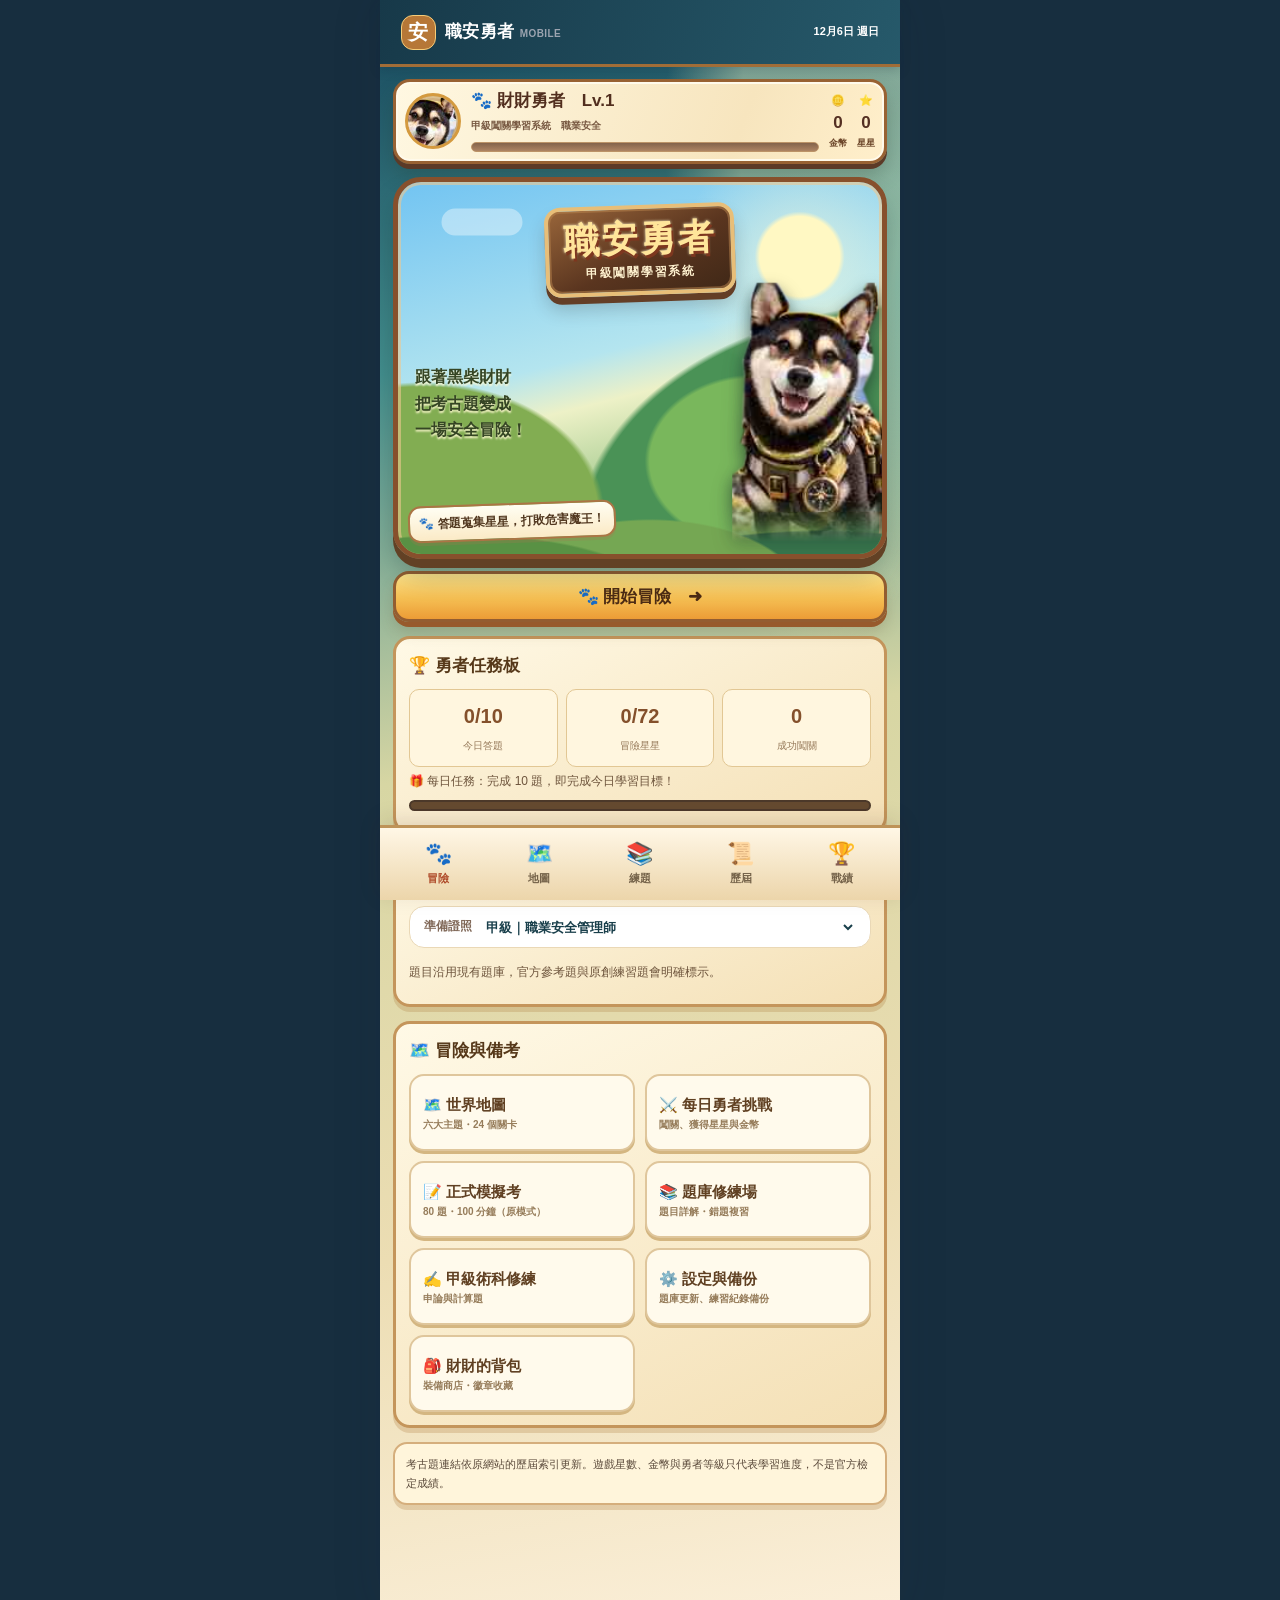
==== commit 0c52253b: "Ship refined original Chaichai image to iPhone LINE browser (v4.1 cache refresh)" ====
--- a/index.html
+++ b/index.html
@@ -363,4 +363,4 @@
 loadDetailedReasons();
 // Single-file edition: no service worker asset needed.
 })();
-</script><script src="./adventure.js?v=4.0"></script></body></html>+</script><script src="./adventure.js?v=4.1"></script></body></html>
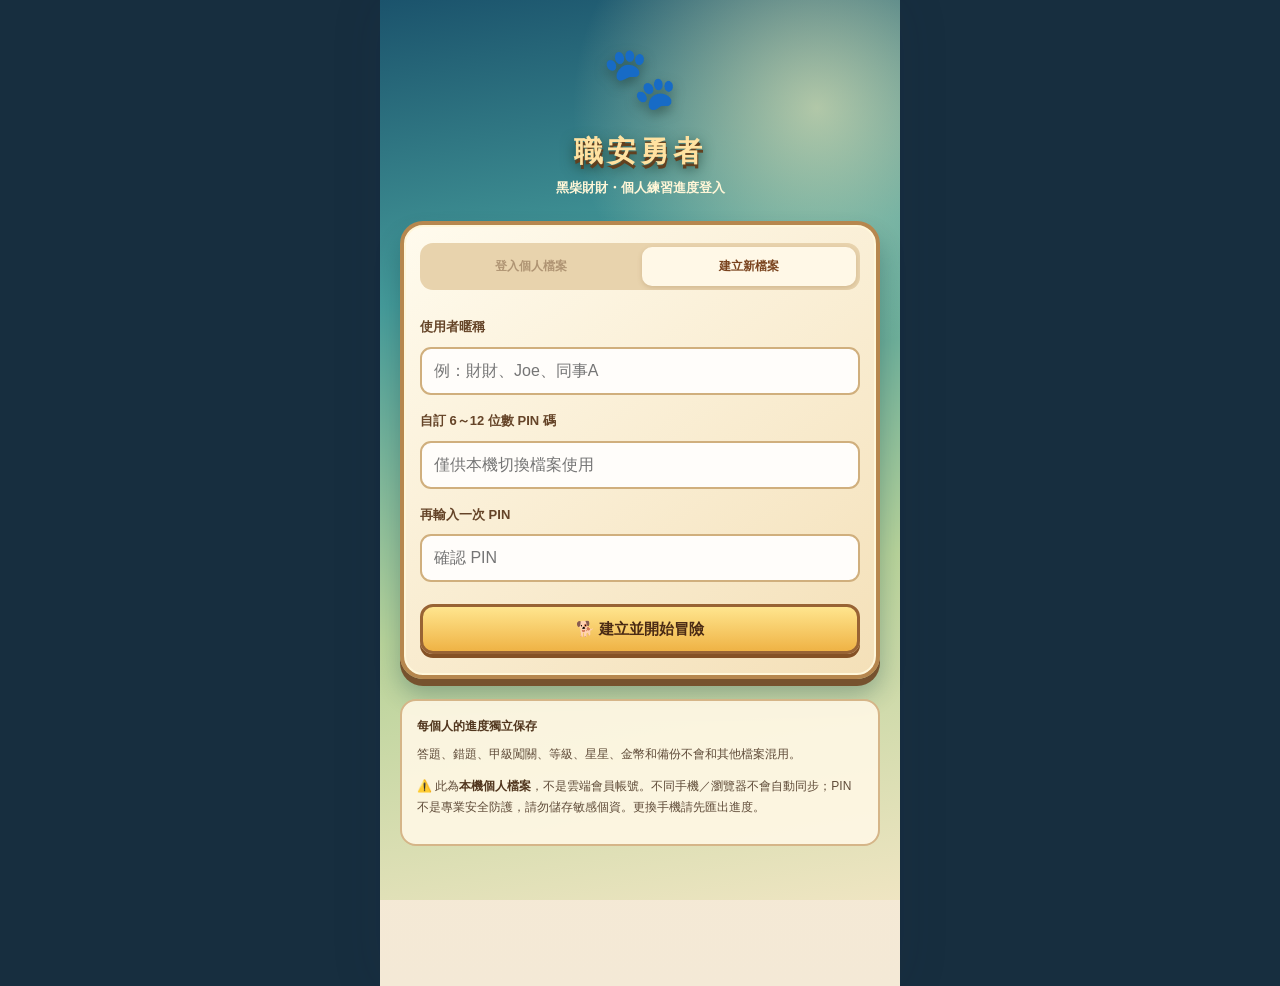
==== commit f0de56da: "Require local profile sign-in and isolate all exam, battle and answer data per user" ====
--- a/index.html
+++ b/index.html
@@ -16,7 +16,7 @@
 
 .coverage-card{margin:15px 0}.coverage-pill{font-size:10px;font-weight:900;color:#4e7b73;background:#e3f5f0;padding:5px 7px;border-radius:12px}.coverage-big{font-size:22px;font-weight:900;color:#233650;margin:9px 0}.coverage-big small{color:#7b8b99;font-size:13px}.coverage-sub{color:#647185;font-size:11px;line-height:1.65;margin:10px 0}.coverage-row{display:flex;justify-content:space-between;font-size:12px;gap:8px;padding:7px 2px;border-bottom:1px solid #eaf0f5}.coverage-row strong{color:#2c526a}.focus-card{margin:14px 0}.focus-grid{display:grid;grid-template-columns:repeat(2,minmax(0,1fr));gap:9px}.focus-grid button{border-radius:11px;border:1px solid #d6e1e8;background:#f8fbfe;text-align:left;padding:11px;color:#193d54}.focus-grid b,.focus-grid small{display:block}.focus-grid b{font-size:13px}.focus-grid small{color:#76889a;font-size:11px;margin-top:3px}.focus-grid button:disabled{opacity:.45}
 .quiz-actions{display:flex;gap:10px;margin:17px 0}.quiz-actions .btn{flex:1}.score{font-size:56px;line-height:1.15;font-weight:950;text-align:center;color:var(--deep);letter-spacing:-2px}.score small{font-size:20px}.result-dot{font-size:44px;text-align:center;margin:8px}.archive-year{display:flex;gap:8px;align-items:center}.archive-year select{flex:1}.source-row{display:flex;align-items:flex-start;gap:10px;justify-content:space-between;border-top:1px solid #eff2f5;padding:10px 0}.source-row:first-child{border-top:0}.source-row .sr-title{font-size:12px;font-weight:800}.source-row .sr-sub{font-size:10px;color:var(--muted);margin-top:3px;word-break:break-all}.source-row a{font-size:11px;font-weight:750;white-space:nowrap;background:#edf4f6;padding:5px 9px;border-radius:8px}.status-bullet{display:inline-block;width:7px;height:7px;border-radius:50%;margin-right:4px;background:#c0c7d1}.status-bullet.found{background:#2d9782}.source-summ{display:grid;grid-template-columns:repeat(3,1fr);gap:9px}.source-summ .card{margin:0;padding:13px 9px;text-align:center}.source-summ strong{font-size:20px}.source-summ span{font-size:10px;color:var(--muted);display:block}.pill-link{display:inline-flex;align-items:center;padding:7px 9px;background:#f1f5f8;border-radius:9px;margin:4px;font-size:11px}.history-row{display:flex;justify-content:space-between;border-bottom:1px solid var(--line);padding:12px 0;font-size:12px}.history-row:last-child{border-bottom:none}.bar-chart{display:flex;gap:5px;align-items:flex-end;height:105px;padding:11px 0 3px}.bar-chart .colbar{flex:1;text-align:center;display:flex;flex-direction:column;align-items:center;justify-content:end;height:100%}.bar-chart .colbar i{display:block;width:72%;border-radius:5px 5px 0 0;background:#d87364;min-height:2px}.bar-chart .colbar small{color:#95a0ae;font-size:9px;margin-top:4px}.input-area{width:100%;min-height:190px;border:1px solid #dfe5ed;border-radius:14px;padding:13px;resize:vertical;outline:none;background:#fff}.footnote{color:#8a94a4;font-size:10.5px;margin:14px 2px;line-height:1.7}.muted-link{color:#43748a;text-decoration:underline}.row{display:flex;align-items:center;justify-content:space-between;gap:9px}.check-answers{background:#f1f4f8;color:#50647a;border:1px solid #dfe7eb;border-radius:12px;padding:11px;white-space:pre-wrap;font-size:13px}.toast{position:fixed;bottom:94px;left:50%;transform:translateX(-50%);background:#1a2d45;color:white;padding:12px 18px;border-radius:13px;font-size:12px;max-width:90%;box-shadow:0 12px 22px #0003;z-index:40}.hide{display:none!important}@media(min-width:600px){body{background:#e8ebf0}.app{box-shadow:0 0 50px #1a28421b}.tabs{box-shadow:0 -7px 28px #1e304419}}@media(prefers-reduced-motion:reduce){*{scroll-behavior:auto!important;transition:none!important}}
-</style><link rel="stylesheet" href="./adventure.css?v=4.0"></head><body><div id="app"><div class="app"><div class="topbar"><div class="brand"><span class="logo">安</span>職安考通</div></div><main class="content">正在載入題庫…</main></div></div><script>const BUNDLED_PRACTICE={"version":"2026-10-20","questions":[{"id":"P0001","type":"single","topic":"90006 職業安全衛生","specialty":"all","text":"發現工作場所有立即發生危險之虞時，最適當的處理為何？","options":["先完成手上工作","停止作業並使人員退避安全場所","拍照後等待隔天","僅提醒同事小心"],"answer":[1],"explanation":"立即危險應優先停止作業、撤離及排除危害。","source_type":"practice","year":null,"source":"原創練習題（不是官方考古題）"},{"id":"P0002","type":"single","topic":"90006 職業安全衛生","specialty":"all","text":"風險評估中，風險一般由哪兩個主要因素組成？","options":["成本與產值","危害發生可能性與後果嚴重度","人數與工時","溫度與濕度"],"answer":[1],"explanation":"常見風險矩陣以可能性及嚴重度評定風險。","source_type":"practice","year":null,"source":"原創練習題（不是官方考古題）"},{"id":"P0003","type":"single","topic":"90006 職業安全衛生","specialty":"all","text":"使用化學品前，最應優先查閱哪項資料？","options":["安全資料表（SDS）","採購發票","產品廣告","出勤紀錄"],"answer":[0],"explanation":"SDS 提供危害、保護措施、洩漏與急救資訊。","source_type":"practice","year":null,"source":"原創練習題（不是官方考古題）"},{"id":"P0004","type":"single","topic":"90006 職業安全衛生","specialty":"all","text":"發生事故後的調查，主要目的為何？","options":["尋找替罪羊","預防再發並改善系統缺失","僅完成行政程序","減少通報次數"],"answer":[1],"explanation":"事故調查著重根本原因與防止再發措施。","source_type":"practice","year":null,"source":"原創練習題（不是官方考古題）"},{"id":"P0005","type":"single","topic":"90007 工作倫理","specialty":"all","text":"發現檢查紀錄有誤，管理人員應如何處理？","options":["直接刪除整份紀錄","保留可追溯性並依程序更正","請他人代簽","為避免影響績效而不處理"],"answer":[1],"explanation":"紀錄更正應可追溯，避免偽造或掩蓋。","source_type":"practice","year":null,"source":"原創練習題（不是官方考古題）"},{"id":"P0006","type":"single","topic":"90007 工作倫理","specialty":"all","text":"處理員工健康資料時最重要的原則是？","options":["傳送到公開群組","依業務必要性限制存取並保護隱私","公開個人診斷","複製到私人帳號"],"answer":[1],"explanation":"健康及個資應以最小必要原則保護。","source_type":"practice","year":null,"source":"原創練習題（不是官方考古題）"},{"id":"P0007","type":"single","topic":"90007 工作倫理","specialty":"all","text":"承攬商要求幫忙隱匿危險作業缺失時，管理人員應？","options":["同意並換取便利","依規定通報、追蹤改善","只在口頭說明","刪除照片"],"answer":[1],"explanation":"完整揭露風險及追蹤改善符合專業倫理。","source_type":"practice","year":null,"source":"原創練習題（不是官方考古題）"},{"id":"P0008","type":"single","topic":"90007 工作倫理","specialty":"all","text":"評估設備安全時，哪一種做法較符合專業誠信？","options":["在未檢查前先簽合格","依現場證據及規範如實判定","只採供應商口頭承諾","為趕進度忽略試驗"],"answer":[1],"explanation":"檢查結論須基於客觀資料及實際驗證。","source_type":"practice","year":null,"source":"原創練習題（不是官方考古題）"},{"id":"P0009","type":"single","topic":"90008 環境保護","specialty":"all","text":"化學品洩漏流向雨水排水溝時，首要原則為何？","options":["用水沖入溝內","在安全條件下阻止擴散並通報","任其自然蒸發","以紙箱掩蓋"],"answer":[1],"explanation":"避免污染水體；在確保人員安全後阻止擴散。","source_type":"practice","year":null,"source":"原創練習題（不是官方考古題）"},{"id":"P0010","type":"single","topic":"90008 環境保護","specialty":"all","text":"事業廢棄物分類與處理最適合採取哪種方式？","options":["所有廢棄物混裝","依特性分類、標示並交合法管道處理","交給不明車輛","只靠容器顏色區分"],"answer":[1],"explanation":"分類、標示及合法清除處理是基本原則。","source_type":"practice","year":null,"source":"原創練習題（不是官方考古題）"},{"id":"P0011","type":"single","topic":"90008 環境保護","specialty":"all","text":"選擇減少污染的改善措施時，優先考量何者？","options":["源頭減量與製程改善","增加末端稀釋","移到其他地方排放","不再記錄用量"],"answer":[0],"explanation":"源頭減量優先於末端處理。","source_type":"practice","year":null,"source":"原創練習題（不是官方考古題）"},{"id":"P0012","type":"single","topic":"90008 環境保護","specialty":"all","text":"危害性廢棄物容器最重要的管理條件為何？","options":["保持開口方便使用","合適容器、清楚標示並防止洩漏","與一般食品存放","放在避難出口"],"answer":[1],"explanation":"防漏、標示及合適儲存可降低人員與環境危害。","source_type":"practice","year":null,"source":"原創練習題（不是官方考古題）"},{"id":"P0013","type":"single","topic":"90009 節能減碳","specialty":"all","text":"降低空調能源消耗的首要合理措施為何？","options":["無人區域維持全負載","改善設備效率並適當設定溫度","封閉所有通風口","取消必要的通風設備"],"answer":[1],"explanation":"節能不能犧牲法定或必要的通風安全。","source_type":"practice","year":null,"source":"原創練習題（不是官方考古題）"},{"id":"P0014","type":"single","topic":"90009 節能減碳","specialty":"all","text":"建立能源績效指標時，哪一項最有助於比較？","options":["用電量與產量或樓地板面積等活動量連結","只看某一天用電","只看電費帳單顏色","不用保留紀錄"],"answer":[0],"explanation":"能耗強度可協助排除產量或規模差異。","source_type":"practice","year":null,"source":"原創練習題（不是官方考古題）"},{"id":"P0015","type":"single","topic":"90009 節能減碳","specialty":"all","text":"改善照明能源效率時，合適的作法為何？","options":["在必要照度前提下採高效率燈具與分區控制","全部關燈","遮住緊急照明","取消出口指示燈"],"answer":[0],"explanation":"必須同時兼顧工作照度與緊急照明要求。","source_type":"practice","year":null,"source":"原創練習題（不是官方考古題）"},{"id":"P0016","type":"single","topic":"90009 節能減碳","specialty":"all","text":"選擇節能設備時，應避免哪一種做法？","options":["評估生命週期成本","確認符合安全規範","只因節能而拆除必要防護裝置","規劃維護保養"],"answer":[2],"explanation":"能源績效不得凌駕基本安全防護。","source_type":"practice","year":null,"source":"原創練習題（不是官方考古題）"},{"id":"P0017","type":"single","topic":"安全衛生管理","specialty":"all","text":"ISO 45001 的 PDCA 循環中，Check 主要對應哪項活動？","options":["鑑別危害與規劃","績效監督、測量及稽核","施行工程控制","公布公司願景"],"answer":[1],"explanation":"Check 重點在監督績效並確認系統是否有效。","source_type":"practice","year":null,"source":"原創練習題（不是官方考古題）"},{"id":"P0018","type":"single","topic":"安全衛生管理","specialty":"all","text":"風險控制層級中，通常優先程度最高的是？","options":["個人防護具","工程控制","消除危害","行政管理"],"answer":[2],"explanation":"消除危害優先於取代、工程、行政及個人防護。","source_type":"practice","year":null,"source":"原創練習題（不是官方考古題）"},{"id":"P0019","type":"single","topic":"安全衛生管理","specialty":"all","text":"承攬共同作業前，最應建立哪項機制？","options":["僅由承攬商自行決定","連繫調整、作業協調及危害告知","完全不開會","將工作全部交由門衛"],"answer":[1],"explanation":"共同作業須重視原事業單位協調和危害防止。","source_type":"practice","year":null,"source":"原創練習題（不是官方考古題）"},{"id":"P0020","type":"single","topic":"安全衛生管理","specialty":"all","text":"變更管理（MOC）最適合在什麼時點執行？","options":["設備變更完成後很久","作業或設備變更前先評估風險","事故後才開始","僅在驗收時"],"answer":[1],"explanation":"變更前辨識新增或改變的危害。","source_type":"practice","year":null,"source":"原創練習題（不是官方考古題）"},{"id":"P0021","type":"single","topic":"安全衛生管理","specialty":"all","text":"職災調查使用「五個為什麼」主要是為了？","options":["快速歸咎個人","探索事故背後的系統性原因","取代全部證據","計算保險費"],"answer":[1],"explanation":"持續追問因果，以找到可改善的根因。","source_type":"practice","year":null,"source":"原創練習題（不是官方考古題）"},{"id":"P0022","type":"single","topic":"安全衛生管理","specialty":"all","text":"安全衛生教育訓練成效最適合如何確認？","options":["只有簽到就視為有效","結合測驗、操作觀察與現場行為","只看出席人數","不須追蹤"],"answer":[1],"explanation":"訓練成效需要知識與行為方面的佐證。","source_type":"practice","year":null,"source":"原創練習題（不是官方考古題）"},{"id":"P0023","type":"single","topic":"安全衛生管理","specialty":"all","text":"在安全巡檢發現高風險缺失時，合理的處置順序為何？","options":["等月報再追蹤","先控制危害、指派改善、驗證結案","刪除缺失紀錄","只用口頭提醒"],"answer":[1],"explanation":"先控制急迫風險，後續落實改善及驗證。","source_type":"practice","year":null,"source":"原創練習題（不是官方考古題）"},{"id":"P0024","type":"single","topic":"安全衛生管理","specialty":"all","text":"「領先指標」的最佳例子為何？","options":["去年失能傷害件數","本月風險改善措施按期完成率","去年事故損失日數","去年工傷保險理賠額"],"answer":[1],"explanation":"改善完成率能呈現預防性活動，屬領先指標。","source_type":"practice","year":null,"source":"原創練習題（不是官方考古題）"},{"id":"P0025","type":"single","topic":"安全衛生管理","specialty":"all","text":"「落後指標」的例子為何？","options":["風險評估完成率","工具箱會議出席率","職業災害件數","近失事件提報率"],"answer":[2],"explanation":"事故發生後的結果屬落後指標。","source_type":"practice","year":null,"source":"原創練習題（不是官方考古題）"},{"id":"P0026","type":"single","topic":"安全衛生管理","specialty":"all","text":"設置安全衛生管理目標時，最適當的設計方式為何？","options":["無期限的口號","可衡量、可追蹤且有責任人與期限","避免數據","僅由承攬商決定"],"answer":[1],"explanation":"SMART 目標便於管理、檢視與改善。","source_type":"practice","year":null,"source":"原創練習題（不是官方考古題）"},{"id":"P0027","type":"single","topic":"安全衛生管理","specialty":"all","text":"危害辨識時，下列哪項不應忽略？","options":["僅例行作業","非例行作業、維修及緊急狀況","只有辦公室","只有承攬商作業"],"answer":[1],"explanation":"危害辨識須涵蓋不同作業模式及緊急情境。","source_type":"practice","year":null,"source":"原創練習題（不是官方考古題）"},{"id":"P0028","type":"single","topic":"安全衛生管理","specialty":"all","text":"採購一台新機械時，安全管理最適合提前介入哪個階段？","options":["設備停用後","規格訂定與選型階段","僅結帳時","事故發生後"],"answer":[1],"explanation":"源頭納入安全規格可減少後續改造。","source_type":"practice","year":null,"source":"原創練習題（不是官方考古題）"},{"id":"P0029","type":"single","topic":"安全衛生管理","specialty":"all","text":"承攬商人員進場時，哪項最適合列為必要事項？","options":["只看公司制服","危害告知與入場管制","只確認手機品牌","完全不需核實資格"],"answer":[1],"explanation":"進場前應確認作業風險、資格與管制。","source_type":"practice","year":null,"source":"原創練習題（不是官方考古題）"},{"id":"P0030","type":"single","topic":"安全衛生管理","specialty":"all","text":"緊急應變演練後最有價值的產出是？","options":["只拍團體照片","記錄問題、改善期限及驗證結果","演練後丟掉紀錄","只宣布結束"],"answer":[1],"explanation":"演練重點在發現應變缺口與追蹤改善。","source_type":"practice","year":null,"source":"原創練習題（不是官方考古題）"},{"id":"P0031","type":"single","topic":"安全衛生管理","specialty":"all","text":"工作安全分析（JSA）通常會先進行何事？","options":["直接決定罰款","將工作拆分為主要步驟","只買防護具","只設定產量"],"answer":[1],"explanation":"工作步驟拆解後辨識各步驟危害和控制措施。","source_type":"practice","year":null,"source":"原創練習題（不是官方考古題）"},{"id":"P0032","type":"single","topic":"安全衛生管理","specialty":"all","text":"員工提出近失事件時，組織最適合採取？","options":["鼓勵報告、分析並改善","公開指責員工","取消所有報告","視為一定無風險"],"answer":[0],"explanation":"近失事件可協助提前消除事故誘因。","source_type":"practice","year":null,"source":"原創練習題（不是官方考古題）"},{"id":"P0033","type":"single","topic":"安全衛生管理","specialty":"all","text":"職安衛內部稽核最主要的功能為何？","options":["取代外部主管機關","檢查系統符合性及有效性","只追求表單數量","向全體員工公布個資"],"answer":[1],"explanation":"稽核評估管理系統是否依要求執行及有效運作。","source_type":"practice","year":null,"source":"原創練習題（不是官方考古題）"},{"id":"P0034","type":"single","topic":"安全衛生管理","specialty":"all","text":"若改善措施已完成施工，正式結案前還應做什麼？","options":["直接刪單","驗證控制措施是否有效","停止追蹤","僅向供應商付款"],"answer":[1],"explanation":"改善完成不等於風險已充分降低。","source_type":"practice","year":null,"source":"原創練習題（不是官方考古題）"},{"id":"P0035","type":"single","topic":"安全衛生管理","specialty":"all","text":"對於危害性作業的工作許可制度，關鍵重點為？","options":["許可單簽完就永久有效","確認作業條件、隔離與必要的安全措施","只列印空白表","任何人都能任意修改"],"answer":[1],"explanation":"作業許可應與現場條件和措施相符。","source_type":"practice","year":null,"source":"原創練習題（不是官方考古題）"},{"id":"P0036","type":"single","topic":"安全衛生管理","specialty":"all","text":"若需要對多項危害排定改善優先順序，應首先參考？","options":["部門資歷","風險程度及立即危害狀況","辦公室距離","文件頁數"],"answer":[1],"explanation":"以風險為基礎配置改善資源。","source_type":"practice","year":null,"source":"原創練習題（不是官方考古題）"},{"id":"P0037","type":"single","topic":"安全衛生管理","specialty":"all","text":"稽核缺失的矯正措施應特別避免？","options":["確認原因","只修正表象、未處理根因","訂定期限","驗證有效性"],"answer":[1],"explanation":"只消除眼前現象，缺失容易再發。","source_type":"practice","year":null,"source":"原創練習題（不是官方考古題）"},{"id":"P0038","type":"single","topic":"安全衛生管理","specialty":"all","text":"設計安全觀察制度時，較好的方向是？","options":["只記錄員工犯錯","觀察工作條件與系統因素並提供回饋","禁止員工反映問題","將觀察資料當作唯一考績"],"answer":[1],"explanation":"以改善不安全條件與行為背後原因為重點。","source_type":"practice","year":null,"source":"原創練習題（不是官方考古題）"},{"id":"P0039","type":"single","topic":"安全衛生管理","specialty":"all","text":"職安衛管理階層審查通常需要哪類資料？","options":["僅公司商標","稽核結果、績效、事件、資源與改善機會","只看業績排名","僅員工聚餐記錄"],"answer":[1],"explanation":"管理審查應依績效資料決策。","source_type":"practice","year":null,"source":"原創練習題（不是官方考古題）"},{"id":"P0040","type":"single","topic":"安全衛生管理","specialty":"all","text":"對於安全設備的定期檢查，管理制度應包含？","options":["只列設備名稱","頻率、檢查項目、責任人及缺失改善","完全不用紀錄","只靠記憶"],"answer":[1],"explanation":"完整管理要能追蹤與證明有效執行。","source_type":"practice","year":null,"source":"原創練習題（不是官方考古題）"},{"id":"P0041","type":"single","topic":"機械設備安全","specialty":"safe","text":"維修機器前，最有助於避免意外啟動的措施是？","options":["只掛提醒紙張","上鎖掛牌及驗證零能量狀態","通知隔壁同事","將速度調慢"],"answer":[1],"explanation":"LOTO 應隔離能源並驗證安全狀態。","source_type":"practice","year":null,"source":"原創練習題（不是官方考古題）"},{"id":"P0042","type":"single","topic":"機械設備安全","specialty":"safe","text":"機械防護罩設計的主要目的為何？","options":["提升美觀","隔離人體與危險運動部位","降低文書成本","增加機台重量"],"answer":[1],"explanation":"防護罩可避免接觸夾捲切割等危險點。","source_type":"practice","year":null,"source":"原創練習題（不是官方考古題）"},{"id":"P0043","type":"single","topic":"機械設備安全","specialty":"safe","text":"操作起重設備時，最不適當的行為為何？","options":["確認吊具狀態","吊物下方站人","建立吊掛警戒區","確認荷重"],"answer":[1],"explanation":"吊物下方禁止人員停留。","source_type":"practice","year":null,"source":"原創練習題（不是官方考古題）"},{"id":"P0044","type":"single","topic":"機械設備安全","specialty":"safe","text":"兩手操作式安全裝置的主要防護原理為何？","options":["減少機台噪音","要求雙手離開危險區並操作","提升溫度","加速機械週期"],"answer":[1],"explanation":"避免手部進入危險動作區域。","source_type":"practice","year":null,"source":"原創練習題（不是官方考古題）"},{"id":"P0045","type":"single","topic":"電氣安全","specialty":"safe","text":"電氣設備維修前，何者最重要？","options":["僅切斷照明電源","斷電、隔離、驗證無電並防止誤送電","戴一般棉手套即可","請同事遠離就好"],"answer":[1],"explanation":"電氣隔離與驗電為關鍵的防感電措施。","source_type":"practice","year":null,"source":"原創練習題（不是官方考古題）"},{"id":"P0046","type":"single","topic":"電氣安全","specialty":"safe","text":"保護接地的主要安全作用為何？","options":["增加電壓","降低故障狀況下觸電風險","取代所有保護裝置","消除火災荷載"],"answer":[1],"explanation":"保護接地配合適當保護裝置降低觸電危害。","source_type":"practice","year":null,"source":"原創練習題（不是官方考古題）"},{"id":"P0047","type":"single","topic":"營造作業安全","specialty":"safe","text":"高處作業防墜落措施，通常較應優先採用哪一方式？","options":["僅提醒小心","設置適當的護欄或作業平台","使用一般雨衣","只在地面貼標語"],"answer":[1],"explanation":"集體防護通常優先於個人防墜落裝備。","source_type":"practice","year":null,"source":"原創練習題（不是官方考古題）"},{"id":"P0048","type":"single","topic":"營造作業安全","specialty":"safe","text":"開挖前，最需要事先確認何項資訊？","options":["附近餐廳營業時間","地下管線、土壤與周邊環境風險","下班交通","工地招牌樣式"],"answer":[1],"explanation":"地下管線與坍塌風險需於開挖前確認。","source_type":"practice","year":null,"source":"原創練習題（不是官方考古題）"},{"id":"P0049","type":"single","topic":"營造作業安全","specialty":"safe","text":"移動式施工架使用前，何者最適當？","options":["未鎖定腳輪就攀登","確認穩固、制動與防墜措施","將人連同架一起推動","任意拆除斜撐"],"answer":[1],"explanation":"施工架應穩固，移動與使用時遵守安全規範。","source_type":"practice","year":null,"source":"原創練習題（不是官方考古題）"},{"id":"P0050","type":"single","topic":"起重吊掛","specialty":"safe","text":"吊掛作業開始前，最應確認的組合為何？","options":["吊物顏色與品牌","重量、重心、吊具額定能力及路徑","吊車車牌字母","作業者年齡"],"answer":[1],"explanation":"避免超載與失衡，並控制運送路徑。","source_type":"practice","year":null,"source":"原創練習題（不是官方考古題）"},{"id":"P0051","type":"single","topic":"火災爆炸","specialty":"safe","text":"燃燒三要素不包含何者？","options":["可燃物","氧化劑","點火源","噪音"],"answer":[3],"explanation":"可燃物、氧化劑與熱／點火源構成火三角。","source_type":"practice","year":null,"source":"原創練習題（不是官方考古題）"},{"id":"P0052","type":"single","topic":"火災爆炸","specialty":"safe","text":"易燃液體存放區應首先控制？","options":["清潔用品顏色","點火源、通風及容器完整性","員工身高","照片數量"],"answer":[1],"explanation":"控制火源與蒸氣累積，並防洩漏。","source_type":"practice","year":null,"source":"原創練習題（不是官方考古題）"},{"id":"P0053","type":"single","topic":"火災爆炸","specialty":"safe","text":"進行動火作業前，最適合？","options":["直接開始焊接","核發作業許可並確認火源控制及監視","先打開所有危險物品容器","停用全部警報"],"answer":[1],"explanation":"動火須評估周圍可燃物並採取適當預防措施。","source_type":"practice","year":null,"source":"原創練習題（不是官方考古題）"},{"id":"P0054","type":"single","topic":"火災爆炸","specialty":"safe","text":"粉塵爆炸風險的評估，通常應注意？","options":["只看粉塵顏色","粉塵可燃性、懸浮濃度與點火源","只看員工人數","只看粉塵重量"],"answer":[1],"explanation":"可燃性粉塵在特定條件下可能爆炸。","source_type":"practice","year":null,"source":"原創練習題（不是官方考古題）"},{"id":"P0055","type":"single","topic":"運輸交通","specialty":"safe","text":"工廠內人車分流的核心安全目的是？","options":["節省照明","減少人員與車輛衝突及撞擊","增加貨架數","避免文件更新"],"answer":[1],"explanation":"實體隔離與交通動線設計可控制人車碰撞。","source_type":"practice","year":null,"source":"原創練習題（不是官方考古題）"},{"id":"P0056","type":"single","topic":"運輸交通","specialty":"safe","text":"堆高機轉彎行駛時，應特別注意？","options":["車輛尾部擺動與周邊人員","只有輪胎品牌","駕駛室香氛","燈光色溫"],"answer":[0],"explanation":"堆高機後輪轉向的尾部擺動可能造成夾撞。","source_type":"practice","year":null,"source":"原創練習題（不是官方考古題）"},{"id":"P0057","type":"single","topic":"運輸交通","specialty":"safe","text":"裝卸貨月台的防墜及防車輛移動措施應包括？","options":["僅放警示紙張","車輛固定、月台防護與通訊確認","永遠不需檢查","只靠手勢猜測"],"answer":[1],"explanation":"控制貨車意外移動及月台落差。","source_type":"practice","year":null,"source":"原創練習題（不是官方考古題）"},{"id":"P0058","type":"single","topic":"設備可靠度","specialty":"safe","text":"安全聯鎖被短接時，最適當的管理作法為何？","options":["視為節省時間","停止相關危險作業並恢復有效防護","寫在日誌即可持續使用","只降低機台產速"],"answer":[1],"explanation":"安全聯鎖失效可能造成不可接受的風險。","source_type":"practice","year":null,"source":"原創練習題（不是官方考古題）"},{"id":"P0059","type":"single","topic":"設備可靠度","specialty":"safe","text":"維護保養「預防性維修」的核心精神是？","options":["等故障後再修","依設備風險與週期預先檢查維護","停止所有記錄","每次都直接換新機"],"answer":[1],"explanation":"預防性維修可降低設備失效機率。","source_type":"practice","year":null,"source":"原創練習題（不是官方考古題）"},{"id":"P0060","type":"single","topic":"職業災害分析","specialty":"safe","text":"一座事故金字塔通常想說明的是？","options":["事故一定有固定比例","重視輕傷及近失訊號，有助早期預防","重大事故完全不可預防","只需追蹤死亡事故"],"answer":[1],"explanation":"事故金字塔為管理提醒，數字比例不可視為通則。","source_type":"practice","year":null,"source":"原創練習題（不是官方考古題）"},{"id":"P0061","type":"single","topic":"職業災害分析","specialty":"safe","text":"事故樹分析（FTA）主要採用什麼思路？","options":["由頂事件往下分析可能原因","只依時間順序列過程","只看損失金額","只看採購紀錄"],"answer":[0],"explanation":"故障樹從頂事件追溯基本事件及邏輯組合。","source_type":"practice","year":null,"source":"原創練習題（不是官方考古題）"},{"id":"P0062","type":"single","topic":"製程安全","specialty":"safe","text":"HAZOP 分析常用導引詞「沒有」「更多」「更少」是為了？","options":["規劃員工旅遊","系統性找出製程參數偏差及後果","取代設備圖面","辨識員工職等"],"answer":[1],"explanation":"HAZOP 用導引詞辨識偏差、原因與影響。","source_type":"practice","year":null,"source":"原創練習題（不是官方考古題）"},{"id":"P0063","type":"single","topic":"製程安全","specialty":"safe","text":"安全閥主要功能為何？","options":["提升設備美觀","在超壓時提供適當洩放保護","取代操作程序","保證設備完全無風險"],"answer":[1],"explanation":"超壓保護須按設計工況設置與維護。","source_type":"practice","year":null,"source":"原創練習題（不是官方考古題）"},{"id":"P0064","type":"single","topic":"製程安全","specialty":"safe","text":"緊急停止按鈕應如何管理？","options":["當作一般開機按鈕","保持可辨識、可觸及並定期確認功能","以裝飾貼紙遮住","停機後永久短接"],"answer":[1],"explanation":"緊停功能需可靠且能被快速辨識。","source_type":"practice","year":null,"source":"原創練習題（不是官方考古題）"},{"id":"P0065","type":"single","topic":"作業環境監測","specialty":"health","text":"工作環境中以個人採樣方式評估暴露，其最大優點為？","options":["永遠不必校正","更能代表特定勞工隨工作移動的暴露","只測辦公室","可取代所有健康檢查"],"answer":[1],"explanation":"個人採樣可貼近勞工呼吸帶與暴露歷程。","source_type":"practice","year":null,"source":"原創練習題（不是官方考古題）"},{"id":"P0066","type":"single","topic":"作業環境監測","specialty":"health","text":"以時間加權平均濃度（TWA）評估暴露時，主要考量？","options":["濃度隨時間的加權平均","只取最高瞬間值","只看室外風速","只看人員身高"],"answer":[0],"explanation":"TWA 將各時段濃度依暴露時間加權。","source_type":"practice","year":null,"source":"原創練習題（不是官方考古題）"},{"id":"P0067","type":"single","topic":"作業環境監測","specialty":"health","text":"短時間暴露評估（STEL）常用來關注？","options":["跨十年的平均值","短時高濃度暴露","只關注噪音","只有空氣流量"],"answer":[1],"explanation":"STEL 衡量較短期間的高濃度暴露風險。","source_type":"practice","year":null,"source":"原創練習題（不是官方考古題）"},{"id":"P0068","type":"single","topic":"作業環境監測","specialty":"health","text":"採樣泵使用前後，通常應做何事？","options":["確認校正流量","完全不記錄","隨意改換採樣介質","只看外觀顏色"],"answer":[0],"explanation":"採樣流量影響採樣體積及濃度計算。","source_type":"practice","year":null,"source":"原創練習題（不是官方考古題）"},{"id":"P0069","type":"single","topic":"化學性因子","specialty":"health","text":"吸入性危害物進入人體的主要途徑為？","options":["耳朵聽覺","呼吸道吸入","眼睛視覺","指甲生長"],"answer":[1],"explanation":"粉塵、蒸氣、氣體與煙霧常經呼吸道暴露。","source_type":"practice","year":null,"source":"原創練習題（不是官方考古題）"},{"id":"P0070","type":"single","topic":"化學性因子","specialty":"health","text":"SDS 第 8 節通常包含什麼重要內容？","options":["暴露控制與個人防護","公司財務報告","年度旅遊計畫","只有運送費用"],"answer":[0],"explanation":"SDS 第 8 節為暴露預防措施的重要來源。","source_type":"practice","year":null,"source":"原創練習題（不是官方考古題）"},{"id":"P0071","type":"single","topic":"化學性因子","specialty":"health","text":"選擇呼吸防護具時，關鍵決策依據為何？","options":["外觀顏色","污染物種類、濃度、氧氣條件及適合度","員工服裝","價格最低即可"],"answer":[1],"explanation":"呼吸防護需依暴露特性與環境條件選擇。","source_type":"practice","year":null,"source":"原創練習題（不是官方考古題）"},{"id":"P0072","type":"single","topic":"化學性因子","specialty":"health","text":"在缺氧環境中，哪種說法正確？","options":["一般濾毒罐可補充氧氣","空氣濾淨式呼吸防護具不能供氧","紙口罩可解決缺氧","棉手套可以補氧"],"answer":[1],"explanation":"缺氧須考量供氣式呼吸防護與適當救援。","source_type":"practice","year":null,"source":"原創練習題（不是官方考古題）"},{"id":"P0073","type":"single","topic":"物理性因子","specialty":"health","text":"噪音暴露評估常使用什麼單位表示聲級？","options":["dB(A)","ppm","mg/L","kW"],"answer":[0],"explanation":"A加權分貝常用於職場噪音評估。","source_type":"practice","year":null,"source":"原創練習題（不是官方考古題）"},{"id":"P0074","type":"single","topic":"物理性因子","specialty":"health","text":"採用個人噪音劑量計，主要可評估？","options":["個人工作期間的噪音暴露","房間面積","空調溫度","皮膚吸收率"],"answer":[0],"explanation":"個人劑量計可追蹤作業期間的噪音劑量。","source_type":"practice","year":null,"source":"原創練習題（不是官方考古題）"},{"id":"P0075","type":"single","topic":"物理性因子","specialty":"health","text":"高溫作業評估常使用何種指標？","options":["WBGT","BMI","VOC","COD"],"answer":[0],"explanation":"WBGT 為評估熱壓力的重要指標之一。","source_type":"practice","year":null,"source":"原創練習題（不是官方考古題）"},{"id":"P0076","type":"single","topic":"物理性因子","specialty":"health","text":"防止熱危害時，較完整的措施為？","options":["只提供冰水","改善通風或熱源隔離、合理休息與補水","停止所有培訓","只換制服顏色"],"answer":[1],"explanation":"高溫控制應結合工程及工作休息管理。","source_type":"practice","year":null,"source":"原創練習題（不是官方考古題）"},{"id":"P0077","type":"single","topic":"局部排氣","specialty":"health","text":"局部排氣裝置的主要功能是？","options":["在污染源附近捕集有害物","提升辦公室音響","提高氣味擴散","代替所有機械護罩"],"answer":[0],"explanation":"局部排氣應在危害物進入呼吸帶前捕集。","source_type":"practice","year":null,"source":"原創練習題（不是官方考古題）"},{"id":"P0078","type":"single","topic":"局部排氣","specialty":"health","text":"局部排氣系統集氣罩位置不適當，最可能造成？","options":["捕集效率下降","空調電費歸零","噪音完全消失","污染物自動分解"],"answer":[0],"explanation":"集氣罩的距離、形狀與氣流影響捕集效能。","source_type":"practice","year":null,"source":"原創練習題（不是官方考古題）"},{"id":"P0079","type":"single","topic":"局部排氣","specialty":"health","text":"局部排氣系統性能確認，不應只依賴哪個項目？","options":["風量測定","氣流方向觀察","僅查看設備是否有運轉聲","維護紀錄"],"answer":[2],"explanation":"有運轉聲不代表足夠捕集能力。","source_type":"practice","year":null,"source":"原創練習題（不是官方考古題）"},{"id":"P0080","type":"single","topic":"人因工程","specialty":"health","text":"重複性工作常見的人因風險因子之一是？","options":["重複動作及不良姿勢","停車費","天氣預報","員工手機品牌"],"answer":[0],"explanation":"肌肉骨骼風險與頻率、力道、姿勢等有關。","source_type":"practice","year":null,"source":"原創練習題（不是官方考古題）"},{"id":"P0081","type":"single","topic":"人因工程","specialty":"health","text":"人工搬運重物時，最合適優先採取？","options":["直接要求工人更用力","減量、機械輔助與工作站改善","只張貼口號","只訂制服規格"],"answer":[1],"explanation":"工程及作業設計可從源頭降低肌肉骨骼負荷。","source_type":"practice","year":null,"source":"原創練習題（不是官方考古題）"},{"id":"P0082","type":"single","topic":"人因工程","specialty":"health","text":"辦公室螢幕工作站的較好設定是？","options":["長時間扭轉頸部","使螢幕、座椅及鍵盤符合工作者體型與姿勢","只調高亮度","取消休息"],"answer":[1],"explanation":"工作站應可調整並促進中立姿勢。","source_type":"practice","year":null,"source":"原創練習題（不是官方考古題）"},{"id":"P0083","type":"single","topic":"職業健康","specialty":"health","text":"特殊健康檢查結果應如何運用？","options":["隨意公開診斷","結合暴露評估和專業建議進行健康管理","視為可代替工程控制","只存檔不處理"],"answer":[1],"explanation":"健康監護搭配工作暴露與改善措施。","source_type":"practice","year":null,"source":"原創練習題（不是官方考古題）"},{"id":"P0084","type":"single","topic":"職業健康","specialty":"health","text":"職業病預防的首要工作方向是？","options":["只在發病後賠償","辨識危害、降低暴露並進行健康監護","只做問卷","只提供藥品"],"answer":[1],"explanation":"職業病防治以危害控制及健康監護整合。","source_type":"practice","year":null,"source":"原創練習題（不是官方考古題）"},{"id":"P0085","type":"single","topic":"職業健康","specialty":"health","text":"分析職場健康資料時，最應留意？","options":["隱私保護及統計解讀限制","可以直接公開全部病歷","單次異常即可斷定職業病","完全不需考量暴露"],"answer":[0],"explanation":"醫療診斷與職業暴露因果判定須專業評估。","source_type":"practice","year":null,"source":"原創練習題（不是官方考古題）"},{"id":"P0086","type":"single","topic":"生物性危害","specialty":"health","text":"醫療或實驗室職場降低血液體液接觸危害，合適方式為？","options":["使用安全針具並遵守標準防護","重複徒手套針帽","污染針具隨意丟棄","只在事後提醒"],"answer":[0],"explanation":"標準防護、安全器材與妥善丟棄降低暴露風險。","source_type":"practice","year":null,"source":"原創練習題（不是官方考古題）"},{"id":"P0087","type":"single","topic":"生物性危害","specialty":"health","text":"接觸性危害評估應考慮哪些主要暴露途徑？","options":["僅空氣吸入","吸入、皮膚接觸與意外吞入等","只有視覺","只有聽覺"],"answer":[1],"explanation":"暴露途徑因危害物與工作型態而異。","source_type":"practice","year":null,"source":"原創練習題（不是官方考古題）"},{"id":"P0088","type":"single","topic":"暴露計算","specialty":"health","text":"某勞工於 2 小時暴露 100 ppm、6 小時暴露 20 ppm，8 小時 TWA 約為？","options":["20 ppm","40 ppm","60 ppm","80 ppm"],"answer":[1],"explanation":"TWA=(100×2+20×6)/8=40 ppm。","source_type":"practice","year":null,"source":"原創練習題（不是官方考古題）"},{"id":"P0089","type":"multi","topic":"安全衛生管理","specialty":"all","text":"下列哪些屬於風險控制層級常見的控制方法？（複選）","options":["消除危害","取代危害源","工程控制","只以口頭祈求安全"],"answer":[0,1,2],"explanation":"控制層級包含消除、取代、工程、行政與個人防護。","source_type":"practice","year":null,"source":"原創練習題（不是官方考古題）"},{"id":"P0090","type":"multi","topic":"安全衛生管理","specialty":"all","text":"有效的承攬商管理通常包括哪些內容？（複選）","options":["危害告知","進場資格確認","作業協調","不必記錄事故"],"answer":[0,1,2],"explanation":"承攬風險需要施工前、作業中及改善後的控制。","source_type":"practice","year":null,"source":"原創練習題（不是官方考古題）"},{"id":"P0091","type":"multi","topic":"安全衛生管理","specialty":"all","text":"事故調查應蒐集哪些資料？（複選）","options":["現場與設備狀態","相關人員訪談","作業程序與訓練資料","只看新聞評論"],"answer":[0,1,2],"explanation":"須使用可核實的多元證據分析原因。","source_type":"practice","year":null,"source":"原創練習題（不是官方考古題）"},{"id":"P0092","type":"multi","topic":"安全衛生管理","specialty":"all","text":"ISO 45001 持續改善可能包含哪些活動？（複選）","options":["稽核與績效評估","管理審查","事件矯正措施","掩蓋近失事件"],"answer":[0,1,2],"explanation":"持續改善需有證據、追蹤與管理支持。","source_type":"practice","year":null,"source":"原創練習題（不是官方考古題）"},{"id":"P0093","type":"multi","topic":"安全衛生管理","specialty":"all","text":"作業前風險評估應考量哪些情況？（複選）","options":["例行作業","非例行維修","緊急狀況","只看員工職稱"],"answer":[0,1,2],"explanation":"不同工況可能有不同風險。","source_type":"practice","year":null,"source":"原創練習題（不是官方考古題）"},{"id":"P0094","type":"multi","topic":"安全衛生管理","specialty":"all","text":"有效的安全衛生目標通常有哪些特性？（複選）","options":["可衡量","有期限與責任人","能追蹤進展","完全不必評估"],"answer":[0,1,2],"explanation":"使目標可執行且可評估。","source_type":"practice","year":null,"source":"原創練習題（不是官方考古題）"},{"id":"P0095","type":"multi","topic":"安全衛生管理","specialty":"all","text":"變更管理應檢視哪些事項？（複選）","options":["設備改造風險","程序與人員變動","教育訓練需求","完全不需更新SOP"],"answer":[0,1,2],"explanation":"變更管理涵蓋技術、作業、組織及文件。","source_type":"practice","year":null,"source":"原創練習題（不是官方考古題）"},{"id":"P0096","type":"multi","topic":"安全衛生管理","specialty":"all","text":"近失事件制度的良好做法包括？（複選）","options":["鼓勵提報","分析潛在原因","回饋改善結果","只懲處報告者"],"answer":[0,1,2],"explanation":"避免以責備導向壓制通報。","source_type":"practice","year":null,"source":"原創練習題（不是官方考古題）"},{"id":"P0097","type":"multi","topic":"安全衛生管理","specialty":"all","text":"教育訓練計畫應納入哪些內容？（複選）","options":["風險需求分析","適合職務的內容","成效確認","只有照片、沒有教材"],"answer":[0,1,2],"explanation":"訓練應回應真實作業風險。","source_type":"practice","year":null,"source":"原創練習題（不是官方考古題）"},{"id":"P0098","type":"multi","topic":"安全衛生管理","specialty":"all","text":"緊急應變計畫通常應涵蓋哪些事項？（複選）","options":["警報與通報","疏散及集合","人員職責與演練","只考慮白天情況"],"answer":[0,1,2],"explanation":"應考慮可能情境、角色與演練驗證。","source_type":"practice","year":null,"source":"原創練習題（不是官方考古題）"},{"id":"P0099","type":"multi","topic":"安全衛生管理","specialty":"all","text":"高風險作業許可核發前，應確認哪些項目？（複選）","options":["作業範圍與時間","危害控制措施","必要的隔離與應變","空白許可單預先永久核准"],"answer":[0,1,2],"explanation":"安全許可應符合當次作業條件。","source_type":"practice","year":null,"source":"原創練習題（不是官方考古題）"},{"id":"P0100","type":"multi","topic":"安全衛生管理","specialty":"all","text":"健康安全績效指標可包含哪些？（複選）","options":["預防性改善完成率","傷害事件趨勢","法定檢查完成率","只看公司營業額"],"answer":[0,1,2],"explanation":"結合領先與落後指標追蹤績效。","source_type":"practice","year":null,"source":"原創練習題（不是官方考古題）"},{"id":"P0101","type":"multi","topic":"安全衛生管理","specialty":"all","text":"文件與紀錄管制的良好原則有哪些？（複選）","options":["版本管制","核准權限與紀錄追溯","適當保存及權限控管","容許任意竄改"],"answer":[0,1,2],"explanation":"確保現場使用有效版本且紀錄可信。","source_type":"practice","year":null,"source":"原創練習題（不是官方考古題）"},{"id":"P0102","type":"multi","topic":"安全衛生管理","specialty":"all","text":"作業環境危害溝通的有效作法有哪些？（複選）","options":["適當的標示","SDS 取得與教育","承攬商危害告知","只發給少數管理人員"],"answer":[0,1,2],"explanation":"完整危害溝通讓相關人員了解風險。","source_type":"practice","year":null,"source":"原創練習題（不是官方考古題）"},{"id":"P0103","type":"multi","topic":"安全衛生管理","specialty":"all","text":"改善措施的結案驗證應確認哪些？（複選）","options":["措施已完成","實際風險是否下降","是否引入新風險","只確認已支付發票"],"answer":[0,1,2],"explanation":"應確認有效性與次生風險。","source_type":"practice","year":null,"source":"原創練習題（不是官方考古題）"},{"id":"P0104","type":"multi","topic":"安全衛生管理","specialty":"all","text":"管理審查可使用哪些輸入資訊？（複選）","options":["合規狀態","事件與稽核結果","資源需求及目標進度","只有董事長行程"],"answer":[0,1,2],"explanation":"審查需要跨多面向的管理證據。","source_type":"practice","year":null,"source":"原創練習題（不是官方考古題）"},{"id":"P0105","type":"multi","topic":"機械設備安全","specialty":"safe","text":"LOTO 安全上鎖程序應包含？（複選）","options":["辨識能源並隔離","釋放殘餘能量","驗證零能量","只靠口頭通知"],"answer":[0,1,2],"explanation":"可靠隔離需識別、鎖定並驗證。","source_type":"practice","year":null,"source":"原創練習題（不是官方考古題）"},{"id":"P0106","type":"multi","topic":"起重吊掛","specialty":"safe","text":"安全吊掛前應確認？（複選）","options":["吊物重量及重心","吊具負載能力","作業區警戒","人員可站吊物下方"],"answer":[0,1,2],"explanation":"吊掛需控制過載、落物及擺動。","source_type":"practice","year":null,"source":"原創練習題（不是官方考古題）"},{"id":"P0107","type":"multi","topic":"營造作業安全","specialty":"safe","text":"高處墜落控制措施可包含？（複選）","options":["適當護欄","安全工作平台","合適個人防墜系統","拆除所有安全網"],"answer":[0,1,2],"explanation":"集體防護優先，必要時配合個人防墜。","source_type":"practice","year":null,"source":"原創練習題（不是官方考古題）"},{"id":"P0108","type":"multi","topic":"火災爆炸","specialty":"safe","text":"動火作業安全準備通常包含？（複選）","options":["清除或隔離可燃物","適當滅火器材","火警監視與監火人員","容許附近容器敞開存放溶劑"],"answer":[0,1,2],"explanation":"動火需要控制點火源、可燃物及應變。","source_type":"practice","year":null,"source":"原創練習題（不是官方考古題）"},{"id":"P0109","type":"multi","topic":"運輸交通","specialty":"safe","text":"廠內堆高機安全管理應包含？（複選）","options":["駕駛資格與訓練","車輛檢查維護","人車動線管理","任意超速搶道"],"answer":[0,1,2],"explanation":"設備、駕駛、現場動線需整體管理。","source_type":"practice","year":null,"source":"原創練習題（不是官方考古題）"},{"id":"P0110","type":"multi","topic":"電氣安全","specialty":"safe","text":"電氣維修前的關鍵安全步驟包含？（複選）","options":["隔離電源","驗證無電","防止誤送電","只戴一般布手套"],"answer":[0,1,2],"explanation":"須有隔離與確認安全狀態。","source_type":"practice","year":null,"source":"原創練習題（不是官方考古題）"},{"id":"P0111","type":"multi","topic":"製程安全","specialty":"safe","text":"化學製程變更的風險評估宜涵蓋？（複選）","options":["操作條件變更","聯鎖及保護層","異常與緊急情境","只看採購折扣"],"answer":[0,1,2],"explanation":"製程風險控制需要系統分析。","source_type":"practice","year":null,"source":"原創練習題（不是官方考古題）"},{"id":"P0112","type":"multi","topic":"職業災害分析","specialty":"safe","text":"有效的事故調查報告通常涵蓋？（複選）","options":["事故事實時序","直接原因及根本原因","矯正預防措施與追蹤","只寫單一員工姓名"],"answer":[0,1,2],"explanation":"報告應能支援預防再發。","source_type":"practice","year":null,"source":"原創練習題（不是官方考古題）"},{"id":"P0113","type":"multi","topic":"作業環境監測","specialty":"health","text":"評估化學物暴露時通常需考慮哪些？（複選）","options":["濃度","暴露時間","暴露途徑","只看物質中文名稱"],"answer":[0,1,2],"explanation":"暴露情境涉及劑量、時間及途徑。","source_type":"practice","year":null,"source":"原創練習題（不是官方考古題）"},{"id":"P0114","type":"multi","topic":"化學性因子","specialty":"health","text":"呼吸防護計畫可包含哪些？（複選）","options":["危害評估與選型","適合度測試","使用及保養訓練","將濾材無限期使用"],"answer":[0,1,2],"explanation":"呼吸防護應為完整計畫而非僅採購面罩。","source_type":"practice","year":null,"source":"原創練習題（不是官方考古題）"},{"id":"P0115","type":"multi","topic":"局部排氣","specialty":"health","text":"局部排氣系統查核可涵蓋哪些？（複選）","options":["氣流方向","集氣罩與風管狀態","風量及捕集效果","僅聽風機是否有聲音"],"answer":[0,1,2],"explanation":"性能評估需實測而非只看設備運轉。","source_type":"practice","year":null,"source":"原創練習題（不是官方考古題）"},{"id":"P0116","type":"multi","topic":"物理性因子","specialty":"health","text":"預防熱危害的有效措施可包含？（複選）","options":["遮蔽熱源","補水及安排休息","熱適應訓練","增加不必要的熱負荷"],"answer":[0,1,2],"explanation":"熱危害防制通常需工程及行政整合。","source_type":"practice","year":null,"source":"原創練習題（不是官方考古題）"},{"id":"P0117","type":"multi","topic":"人因工程","specialty":"health","text":"評估工作相關肌肉骨骼風險，常考量？（複選）","options":["施力","姿勢","重複頻率","只看公司規模"],"answer":[0,1,2],"explanation":"人因風險受多個作業因子影響。","source_type":"practice","year":null,"source":"原創練習題（不是官方考古題）"},{"id":"P0118","type":"multi","topic":"職業健康","specialty":"health","text":"職業健康監護的良好做法可包含？（複選）","options":["職場危害暴露資訊","適當健康檢查與追蹤","保護個資","將個人病歷公開貼於公佈欄"],"answer":[0,1,2],"explanation":"健康監護應確保必要性、專業性及隱私。","source_type":"practice","year":null,"source":"原創練習題（不是官方考古題）"},{"id":"P0119","type":"multi","topic":"作業環境監測","specialty":"health","text":"採樣計畫執行前應確認？（複選）","options":["採樣目標與方法","設備校正","採樣位置及代表性","不必記錄採樣時間"],"answer":[0,1,2],"explanation":"完整方法與紀錄才能解讀結果。","source_type":"practice","year":null,"source":"原創練習題（不是官方考古題）"},{"id":"P0120","type":"multi","topic":"生物性危害","specialty":"health","text":"降低生物性危害的合適措施包含？（複選）","options":["標準防護","手部衛生","適當尖銳物收集容器","污染物與餐食混放"],"answer":[0,1,2],"explanation":"防護措施應配合感染風險與接觸方式。","source_type":"practice","year":null,"source":"原創練習題（不是官方考古題）"}],"subjective":[{"id":"S01","specialty":"safe","topic":"承攬管理","text":"某物流倉儲廠區夜間進行屋頂動火與高處作業。請條列辨識至少五項主要危害，並設計承攬共同作業前、中、後管理流程。","points":"危害辨識（墜落、火源、可燃物、感電、交叉作業）；工作許可與資格；危害告知／連繫調整；監視與消防備援；完工檢查及關閉許可。","source_type":"practice","source":"原創術科練習題（不是正式歷屆題）"},{"id":"S02","specialty":"safe","topic":"機械安全","text":"一台輸送機發生卡料，維修人員準備排除。請以 LOTO 原則設計安全工作步驟。","points":"辨識全部能源、停機、隔離、上鎖掛牌、釋放殘能、驗證零能量、維修、更換防護、清點人員、依程序復歸。","source_type":"practice","source":"原創術科練習題（不是正式歷屆題）"},{"id":"S03","specialty":"safe","topic":"消防與危險物","text":"倉庫同時存放紙箱、酒精類液體與鋰電池。請提出分區儲存、火源、消防、巡檢及緊急應變方面的管理重點。","points":"物質危害分類與法規確認；防火區劃；合適消防系統；危險物與電池安全管理；異常偵測；現場應變。","source_type":"practice","source":"原創術科練習題（不是正式歷屆題）"},{"id":"S04","specialty":"safe","topic":"風險評估","text":"試擬一份堆高機與行人共用通道的風險評估表，說明危害、風險評分、控制措施與後續驗證。","points":"辨識盲區、路口、倒車、速度；可能性與嚴重度；實體分流優先；速限與警示；監督成效。","source_type":"practice","source":"原創術科練習題（不是正式歷屆題）"},{"id":"S05","specialty":"health","topic":"暴露評估計算","text":"某作業勞工 2 小時接觸 80 ppm、4 小時接觸 40 ppm、2 小時接觸 10 ppm。請計算 8 小時 TWA 並說明如何與容許暴露標準比較。","points":"TWA=(80×2+40×4+10×2)/8=42.5 ppm。需取得該物質適用最新容許暴露標準，確認採樣方法、時間及防護狀況。","source_type":"practice","source":"原創術科練習題（不是正式歷屆題）"},{"id":"S06","specialty":"health","topic":"局部排氣","text":"某化學調配區的排氣設備有運轉，但員工仍反映溶劑味道。請設計局部排氣效能確認與改善程序。","points":"檢視SDS及危害；實測風量與氣流；罩口位置與污染源；風管及濾材；暴露評估；工程改善後再測。","source_type":"practice","source":"原創術科練習題（不是正式歷屆題）"},{"id":"S07","specialty":"health","topic":"噪音與高溫","text":"請規劃一個含噪音及熱危害的作業環境監測及預防改善計畫。","points":"暴露群組、現場調查與監測、風險判讀、工程控制、工作休息、個人防護、健康管理、成效驗證。","source_type":"practice","source":"原創術科練習題（不是正式歷屆題）"},{"id":"S08","specialty":"health","topic":"人因工程","text":"工廠包裝人員反映肩頸與下背不適。請從調查、風險分析、控制措施到績效追蹤擬定改善方案。","points":"作業頻率與負重、姿勢與施力、員工訪談、設備輔助與工作站設計、輪調休息、醫護轉介與持續追蹤。","source_type":"practice","source":"原創術科練習題（不是正式歷屆題）"}]};const BUNDLED_SOURCES={"updated_at":"2026-10-20T00:00:00Z","entries":[{"year":2026,"roc_year":115,"certificate":"22100","session":2,"category":"學科","title":"115年 第2梯 學科試題","publisher":"勞動部技能檢定中心（職安幫索引）","url":"https://owinform.wdasec.gov.tw/ExamNet/owInform/DLowFileQ/202607060001/05/221001-1.pdf","source_type":"official_link"},{"year":2026,"roc_year":115,"certificate":"22100","session":1,"category":"學科","title":"115年 第1梯 學科","publisher":"勞動部技能檢定中心（職安幫提供索引）","url":"https://owinform.wdasec.gov.tw/ExamNet/owInform/DLowFileQ/202603160001/15/221001-1.pdf","source_type":"official_link"},{"year":2026,"roc_year":115,"certificate":"22000","session":2,"category":"學科","title":"115年 第2梯 學科試題","publisher":"勞動部技能檢定中心（職安幫索引）","url":"https://owinform.wdasec.gov.tw/ExamNet/owInform/DLowFileQ/202607060001/05/220001-1.pdf","source_type":"official_link"},{"year":2026,"roc_year":115,"certificate":"22000","session":1,"category":"學科","title":"115年 第1梯 學科","publisher":"勞動部技能檢定中心（職安幫提供索引）","url":"https://owinform.wdasec.gov.tw/ExamNet/owInform/DLowFileQ/202603160001/15/220001-1.pdf","source_type":"official_link"},{"year":2025,"roc_year":114,"certificate":"22100","session":1,"category":"學科","title":"114年 第1梯 學科","publisher":"勞動部技能檢定中心（職安幫提供索引）","url":"https://owinform.wdasec.gov.tw/ExamNet/owInform/DLowFileQ/202503170001/16/221001-1.pdf","source_type":"official_link"},{"year":2025,"roc_year":114,"certificate":"22000","session":1,"category":"學科","title":"114年 第1梯 學科","publisher":"勞動部技能檢定中心（職安幫提供索引）","url":"https://owinform.wdasec.gov.tw/ExamNet/owInform/DLowFileQ/202503170001/16/220001-1.pdf","source_type":"official_link"},{"year":2024,"roc_year":113,"certificate":"22100","session":1,"category":"學科","title":"113年 第1梯 學科","publisher":"勞動部技能檢定中心（職安幫提供索引）","url":"https://owinform.wdasec.gov.tw/ExamNet/owInform/DLowFileQ/202403180001/17/221001-1.pdf","source_type":"official_link"},{"year":2024,"roc_year":113,"certificate":"22000","session":1,"category":"學科","title":"113年 第1梯 學科","publisher":"勞動部技能檢定中心（職安幫提供索引）","url":"https://owinform.wdasec.gov.tw/ExamNet/owInform/DLowFileQ/202403180001/17/220001-1.pdf","source_type":"official_link"},{"year":2023,"roc_year":112,"certificate":"22100","session":1,"category":"學科","title":"112年 第1梯 學科","publisher":"勞動部技能檢定中心（職安幫提供索引）","url":"https://owinform.wdasec.gov.tw/ExamNet/owInform/DLowFileQ/202303200001/19/221001-1.pdf","source_type":"official_link"},{"year":2023,"roc_year":112,"certificate":"22000","session":1,"category":"學科","title":"112年 第1梯 學科","publisher":"勞動部技能檢定中心（職安幫提供索引）","url":"https://owinform.wdasec.gov.tw/ExamNet/owInform/DLowFileQ/202303200001/19/220001-1.pdf","source_type":"official_link"},{"year":2022,"roc_year":111,"certificate":"22100","session":1,"category":"學科","title":"111年 第1梯 學科","publisher":"勞動部技能檢定中心（職安幫提供索引）","url":"https://owinform.wdasec.gov.tw/ExamNet/owInform/DLowFileQ/202203210001/20/221001-1.pdf","source_type":"official_link"},{"year":2022,"roc_year":111,"certificate":"22000","session":1,"category":"學科","title":"111年 第1梯 學科","publisher":"勞動部技能檢定中心（職安幫提供索引）","url":"https://owinform.wdasec.gov.tw/ExamNet/owInform/DLowFileQ/202203210001/20/220001-1.pdf","source_type":"official_link"},{"year":2021,"roc_year":110,"certificate":"22100","session":1,"category":"學科","title":"110年 第1梯 學科","publisher":"勞動部技能檢定中心（職安幫提供索引）","url":"https://owinform.wdasec.gov.tw/ExamNet/owInform/DLowFileQ/202103220001/21/221001-1.pdf","source_type":"official_link"},{"year":2021,"roc_year":110,"certificate":"22000","session":1,"category":"學科","title":"110年 第1梯 學科","publisher":"勞動部技能檢定中心（職安幫提供索引）","url":"https://owinform.wdasec.gov.tw/ExamNet/owInform/DLowFileQ/202103220001/21/220001-1.pdf","source_type":"official_link"},{"year":2020,"roc_year":109,"certificate":"22200","session":3,"category":"學科","title":"109年 第3梯 學科試題","publisher":"職安一點通（僅索引第三方檔案）","url":"https://www.osh-soeasy.com/files/109-3%E8%81%B7%E6%A5%AD%E5%AE%89%E5%85%A8%E8%A1%9B%E7%94%9F%E7%AE%A1%E7%90%86%E5%AD%B8%E7%A7%91%E8%A9%A6%E9%A1%8C.pdf","source_type":"third_party_link"},{"year":2020,"roc_year":109,"certificate":"22100","session":3,"category":"學科","title":"109年 第3梯 學科試題","publisher":"職安一點通（僅索引第三方檔案）","url":"https://www.osh-soeasy.com/files/109-3%E8%81%B7%E6%A5%AD%E8%A1%9B%E7%94%9F%E7%AE%A1%E7%90%86%E5%AD%B8%E7%A7%91%E8%A9%A6%E9%A1%8C.pdf","source_type":"third_party_link"},{"year":2020,"roc_year":109,"certificate":"22000","session":3,"category":"學科","title":"109年 第3梯 學科試題","publisher":"職安一點通（僅索引第三方檔案）","url":"https://www.osh-soeasy.com/files/109-3%E8%81%B7%E6%A5%AD%E5%AE%89%E5%85%A8%E7%AE%A1%E7%90%86%E5%AD%B8%E7%A7%91%E8%A9%A6%E9%A1%8C.pdf","source_type":"third_party_link"},{"year":2019,"roc_year":108,"certificate":"22200","session":3,"category":"學科／術科","title":"108年 第3梯 學術科試題","publisher":"職安一點通（僅索引第三方檔案）","url":"https://www.osh-soeasy.com/files/108-3%E8%81%B7%E6%A5%AD%E5%AE%89%E5%85%A8%E8%A1%9B%E7%94%9F%E7%AE%A1%E7%90%86%E5%AD%B8%E8%A1%93%E7%A7%91%E8%A9%A6%E9%A1%8C.pdf","source_type":"third_party_link"},{"year":2019,"roc_year":108,"certificate":"22100","session":3,"category":"學科／術科","title":"108年 第3梯 學術科試題","publisher":"職安一點通（僅索引第三方檔案）","url":"https://www.osh-soeasy.com/files/108-3%E8%81%B7%E6%A5%AD%E8%A1%9B%E7%94%9F%E7%AE%A1%E7%90%86%E5%AD%B8%E8%A1%93%E7%A7%91%E8%A9%A6%E9%A1%8C.pdf","source_type":"third_party_link"},{"year":2019,"roc_year":108,"certificate":"22000","session":3,"category":"學科／術科","title":"108年 第3梯 學術科試題","publisher":"職安一點通（僅索引第三方檔案）","url":"https://www.osh-soeasy.com/files/108-3%E8%81%B7%E6%A5%AD%E5%AE%89%E5%85%A8%E7%AE%A1%E7%90%86%E5%AD%B8%E8%A1%93%E7%A7%91%E8%A9%A6%E9%A1%8C.pdf","source_type":"third_party_link"},{"year":2018,"roc_year":107,"certificate":"22200","session":3,"category":"學科／術科","title":"107年 第3梯 學術科試題暨參考解答","publisher":"職安一點通（僅索引第三方檔案）","url":"https://www.osh-soeasy.com/files/107-3%E8%81%B7%E6%A5%AD%E5%AE%89%E5%85%A8%E8%A1%9B%E7%94%9F%E7%AE%A1%E7%90%86%E5%AD%B8%E8%A1%93%E7%A7%91%E8%A9%A6%E9%A1%8C%E6%9A%A8%E5%8F%83%E8%80%83%E8%A7%A3%E7%AD%94.pdf","source_type":"third_party_link"},{"year":2018,"roc_year":107,"certificate":"22100","session":3,"category":"學科／術科","title":"107年 第3梯 學術科試題暨參考解答","publisher":"職安一點通（僅索引第三方檔案）","url":"https://www.osh-soeasy.com/files/107-3%E8%81%B7%E6%A5%AD%E8%A1%9B%E7%94%9F%E7%AE%A1%E7%90%86%E5%AD%B8%E8%A1%93%E7%A7%91%E8%A9%A6%E9%A1%8C%E6%9A%A8%E5%8F%83%E8%80%83%E8%A7%A3%E7%AD%94.pdf","source_type":"third_party_link"},{"year":2018,"roc_year":107,"certificate":"22000","session":3,"category":"學科／術科","title":"107年 第3梯 學術科試題暨參考解答","publisher":"職安一點通（僅索引第三方檔案）","url":"https://www.osh-soeasy.com/files/107-3%E8%81%B7%E6%A5%AD%E5%AE%89%E5%85%A8%E7%AE%A1%E7%90%86%E5%AD%B8%E8%A1%93%E7%A7%91%E8%A9%A6%E9%A1%8C%E6%9A%A8%E5%8F%83%E8%80%83%E8%A7%A3%E7%AD%94.pdf","source_type":"third_party_link"},{"year":2017,"roc_year":106,"certificate":"22200","session":3,"category":"學科／術科","title":"106年 第3梯 學術科試題暨參考解答","publisher":"職安一點通（僅索引第三方檔案）","url":"https://www.osh-soeasy.com/files/106-3%E8%81%B7%E6%A5%AD%E5%AE%89%E5%85%A8%E8%A1%9B%E7%94%9F%E7%AE%A1%E7%90%86%E5%AD%B8%E8%A1%93%E7%A7%91%E8%A9%A6%E9%A1%8C%E6%9A%A8%E5%8F%83%E8%80%83%E8%A7%A3%E7%AD%94.pdf","source_type":"third_party_link"},{"year":2017,"roc_year":106,"certificate":"22100","session":3,"category":"學科／術科","title":"106年 第3梯 學術科試題暨參考解答","publisher":"職安一點通（僅索引第三方檔案）","url":"https://www.osh-soeasy.com/files/106-3%E8%81%B7%E6%A5%AD%E8%A1%9B%E7%94%9F%E7%AE%A1%E7%90%86%E5%AD%B8%E8%A1%93%E7%A7%91%E8%A9%A6%E9%A1%8C%E6%9A%A8%E5%8F%83%E8%80%83%E8%A7%A3%E7%AD%94.pdf","source_type":"third_party_link"},{"year":2017,"roc_year":106,"certificate":"22000","session":3,"category":"學科／術科","title":"106年 第3梯 學術科試題暨參考解答","publisher":"職安一點通（僅索引第三方檔案）","url":"https://www.osh-soeasy.com/files/106-3%E8%81%B7%E6%A5%AD%E5%AE%89%E5%85%A8%E7%AE%A1%E7%90%86%E5%AD%B8%E8%A1%93%E7%A7%91%E8%A9%A6%E9%A1%8C%E6%9A%A8%E5%8F%83%E8%80%83%E8%A7%A3%E7%AD%94.pdf","source_type":"third_party_link"},{"year":2016,"roc_year":105,"certificate":"22200","session":3,"category":"學科／術科","title":"105年 第3梯 學科／術科試題","publisher":"職安一點通（第三方檔案來源）","url":"https://www.osh-soeasy.com/files/105-3%E8%81%B7%E6%A5%AD%E5%AE%89%E5%85%A8%E8%A1%9B%E7%94%9F%E7%AE%A1%E7%90%86%E5%AD%B8%E8%A1%93%E7%A7%91%E8%A9%A6%E9%A1%8C%E6%9A%A8%E5%8F%83%E8%80%83%E8%A7%A3%E7%AD%94.pdf","source_type":"third_party_link"},{"year":2015,"roc_year":104,"certificate":"22000","session":3,"category":"學術科","title":"104年度職業安全管理甲級歷屆學術科試題（學校網站 PDF）","publisher":"輔英科技大學網站：公開檔案連結（僅索引，不鏡像轉載）","url":"https://ecm.fy.edu.tw/var/file/101/1101/img/739/111479945.pdf","source_type":"third_party_link"}],"scan_errors":[]};</script><script>(() => {
+</style><link rel="stylesheet" href="./adventure.css?v=4.0"><link rel="stylesheet" href="./local-accounts.css?v=5.0"></head><body><div id="app"><div class="app"><div class="topbar"><div class="brand"><span class="logo">安</span>職安考通</div></div><main class="content">正在載入題庫…</main></div></div><script>const BUNDLED_PRACTICE={"version":"2026-10-20","questions":[{"id":"P0001","type":"single","topic":"90006 職業安全衛生","specialty":"all","text":"發現工作場所有立即發生危險之虞時，最適當的處理為何？","options":["先完成手上工作","停止作業並使人員退避安全場所","拍照後等待隔天","僅提醒同事小心"],"answer":[1],"explanation":"立即危險應優先停止作業、撤離及排除危害。","source_type":"practice","year":null,"source":"原創練習題（不是官方考古題）"},{"id":"P0002","type":"single","topic":"90006 職業安全衛生","specialty":"all","text":"風險評估中，風險一般由哪兩個主要因素組成？","options":["成本與產值","危害發生可能性與後果嚴重度","人數與工時","溫度與濕度"],"answer":[1],"explanation":"常見風險矩陣以可能性及嚴重度評定風險。","source_type":"practice","year":null,"source":"原創練習題（不是官方考古題）"},{"id":"P0003","type":"single","topic":"90006 職業安全衛生","specialty":"all","text":"使用化學品前，最應優先查閱哪項資料？","options":["安全資料表（SDS）","採購發票","產品廣告","出勤紀錄"],"answer":[0],"explanation":"SDS 提供危害、保護措施、洩漏與急救資訊。","source_type":"practice","year":null,"source":"原創練習題（不是官方考古題）"},{"id":"P0004","type":"single","topic":"90006 職業安全衛生","specialty":"all","text":"發生事故後的調查，主要目的為何？","options":["尋找替罪羊","預防再發並改善系統缺失","僅完成行政程序","減少通報次數"],"answer":[1],"explanation":"事故調查著重根本原因與防止再發措施。","source_type":"practice","year":null,"source":"原創練習題（不是官方考古題）"},{"id":"P0005","type":"single","topic":"90007 工作倫理","specialty":"all","text":"發現檢查紀錄有誤，管理人員應如何處理？","options":["直接刪除整份紀錄","保留可追溯性並依程序更正","請他人代簽","為避免影響績效而不處理"],"answer":[1],"explanation":"紀錄更正應可追溯，避免偽造或掩蓋。","source_type":"practice","year":null,"source":"原創練習題（不是官方考古題）"},{"id":"P0006","type":"single","topic":"90007 工作倫理","specialty":"all","text":"處理員工健康資料時最重要的原則是？","options":["傳送到公開群組","依業務必要性限制存取並保護隱私","公開個人診斷","複製到私人帳號"],"answer":[1],"explanation":"健康及個資應以最小必要原則保護。","source_type":"practice","year":null,"source":"原創練習題（不是官方考古題）"},{"id":"P0007","type":"single","topic":"90007 工作倫理","specialty":"all","text":"承攬商要求幫忙隱匿危險作業缺失時，管理人員應？","options":["同意並換取便利","依規定通報、追蹤改善","只在口頭說明","刪除照片"],"answer":[1],"explanation":"完整揭露風險及追蹤改善符合專業倫理。","source_type":"practice","year":null,"source":"原創練習題（不是官方考古題）"},{"id":"P0008","type":"single","topic":"90007 工作倫理","specialty":"all","text":"評估設備安全時，哪一種做法較符合專業誠信？","options":["在未檢查前先簽合格","依現場證據及規範如實判定","只採供應商口頭承諾","為趕進度忽略試驗"],"answer":[1],"explanation":"檢查結論須基於客觀資料及實際驗證。","source_type":"practice","year":null,"source":"原創練習題（不是官方考古題）"},{"id":"P0009","type":"single","topic":"90008 環境保護","specialty":"all","text":"化學品洩漏流向雨水排水溝時，首要原則為何？","options":["用水沖入溝內","在安全條件下阻止擴散並通報","任其自然蒸發","以紙箱掩蓋"],"answer":[1],"explanation":"避免污染水體；在確保人員安全後阻止擴散。","source_type":"practice","year":null,"source":"原創練習題（不是官方考古題）"},{"id":"P0010","type":"single","topic":"90008 環境保護","specialty":"all","text":"事業廢棄物分類與處理最適合採取哪種方式？","options":["所有廢棄物混裝","依特性分類、標示並交合法管道處理","交給不明車輛","只靠容器顏色區分"],"answer":[1],"explanation":"分類、標示及合法清除處理是基本原則。","source_type":"practice","year":null,"source":"原創練習題（不是官方考古題）"},{"id":"P0011","type":"single","topic":"90008 環境保護","specialty":"all","text":"選擇減少污染的改善措施時，優先考量何者？","options":["源頭減量與製程改善","增加末端稀釋","移到其他地方排放","不再記錄用量"],"answer":[0],"explanation":"源頭減量優先於末端處理。","source_type":"practice","year":null,"source":"原創練習題（不是官方考古題）"},{"id":"P0012","type":"single","topic":"90008 環境保護","specialty":"all","text":"危害性廢棄物容器最重要的管理條件為何？","options":["保持開口方便使用","合適容器、清楚標示並防止洩漏","與一般食品存放","放在避難出口"],"answer":[1],"explanation":"防漏、標示及合適儲存可降低人員與環境危害。","source_type":"practice","year":null,"source":"原創練習題（不是官方考古題）"},{"id":"P0013","type":"single","topic":"90009 節能減碳","specialty":"all","text":"降低空調能源消耗的首要合理措施為何？","options":["無人區域維持全負載","改善設備效率並適當設定溫度","封閉所有通風口","取消必要的通風設備"],"answer":[1],"explanation":"節能不能犧牲法定或必要的通風安全。","source_type":"practice","year":null,"source":"原創練習題（不是官方考古題）"},{"id":"P0014","type":"single","topic":"90009 節能減碳","specialty":"all","text":"建立能源績效指標時，哪一項最有助於比較？","options":["用電量與產量或樓地板面積等活動量連結","只看某一天用電","只看電費帳單顏色","不用保留紀錄"],"answer":[0],"explanation":"能耗強度可協助排除產量或規模差異。","source_type":"practice","year":null,"source":"原創練習題（不是官方考古題）"},{"id":"P0015","type":"single","topic":"90009 節能減碳","specialty":"all","text":"改善照明能源效率時，合適的作法為何？","options":["在必要照度前提下採高效率燈具與分區控制","全部關燈","遮住緊急照明","取消出口指示燈"],"answer":[0],"explanation":"必須同時兼顧工作照度與緊急照明要求。","source_type":"practice","year":null,"source":"原創練習題（不是官方考古題）"},{"id":"P0016","type":"single","topic":"90009 節能減碳","specialty":"all","text":"選擇節能設備時，應避免哪一種做法？","options":["評估生命週期成本","確認符合安全規範","只因節能而拆除必要防護裝置","規劃維護保養"],"answer":[2],"explanation":"能源績效不得凌駕基本安全防護。","source_type":"practice","year":null,"source":"原創練習題（不是官方考古題）"},{"id":"P0017","type":"single","topic":"安全衛生管理","specialty":"all","text":"ISO 45001 的 PDCA 循環中，Check 主要對應哪項活動？","options":["鑑別危害與規劃","績效監督、測量及稽核","施行工程控制","公布公司願景"],"answer":[1],"explanation":"Check 重點在監督績效並確認系統是否有效。","source_type":"practice","year":null,"source":"原創練習題（不是官方考古題）"},{"id":"P0018","type":"single","topic":"安全衛生管理","specialty":"all","text":"風險控制層級中，通常優先程度最高的是？","options":["個人防護具","工程控制","消除危害","行政管理"],"answer":[2],"explanation":"消除危害優先於取代、工程、行政及個人防護。","source_type":"practice","year":null,"source":"原創練習題（不是官方考古題）"},{"id":"P0019","type":"single","topic":"安全衛生管理","specialty":"all","text":"承攬共同作業前，最應建立哪項機制？","options":["僅由承攬商自行決定","連繫調整、作業協調及危害告知","完全不開會","將工作全部交由門衛"],"answer":[1],"explanation":"共同作業須重視原事業單位協調和危害防止。","source_type":"practice","year":null,"source":"原創練習題（不是官方考古題）"},{"id":"P0020","type":"single","topic":"安全衛生管理","specialty":"all","text":"變更管理（MOC）最適合在什麼時點執行？","options":["設備變更完成後很久","作業或設備變更前先評估風險","事故後才開始","僅在驗收時"],"answer":[1],"explanation":"變更前辨識新增或改變的危害。","source_type":"practice","year":null,"source":"原創練習題（不是官方考古題）"},{"id":"P0021","type":"single","topic":"安全衛生管理","specialty":"all","text":"職災調查使用「五個為什麼」主要是為了？","options":["快速歸咎個人","探索事故背後的系統性原因","取代全部證據","計算保險費"],"answer":[1],"explanation":"持續追問因果，以找到可改善的根因。","source_type":"practice","year":null,"source":"原創練習題（不是官方考古題）"},{"id":"P0022","type":"single","topic":"安全衛生管理","specialty":"all","text":"安全衛生教育訓練成效最適合如何確認？","options":["只有簽到就視為有效","結合測驗、操作觀察與現場行為","只看出席人數","不須追蹤"],"answer":[1],"explanation":"訓練成效需要知識與行為方面的佐證。","source_type":"practice","year":null,"source":"原創練習題（不是官方考古題）"},{"id":"P0023","type":"single","topic":"安全衛生管理","specialty":"all","text":"在安全巡檢發現高風險缺失時，合理的處置順序為何？","options":["等月報再追蹤","先控制危害、指派改善、驗證結案","刪除缺失紀錄","只用口頭提醒"],"answer":[1],"explanation":"先控制急迫風險，後續落實改善及驗證。","source_type":"practice","year":null,"source":"原創練習題（不是官方考古題）"},{"id":"P0024","type":"single","topic":"安全衛生管理","specialty":"all","text":"「領先指標」的最佳例子為何？","options":["去年失能傷害件數","本月風險改善措施按期完成率","去年事故損失日數","去年工傷保險理賠額"],"answer":[1],"explanation":"改善完成率能呈現預防性活動，屬領先指標。","source_type":"practice","year":null,"source":"原創練習題（不是官方考古題）"},{"id":"P0025","type":"single","topic":"安全衛生管理","specialty":"all","text":"「落後指標」的例子為何？","options":["風險評估完成率","工具箱會議出席率","職業災害件數","近失事件提報率"],"answer":[2],"explanation":"事故發生後的結果屬落後指標。","source_type":"practice","year":null,"source":"原創練習題（不是官方考古題）"},{"id":"P0026","type":"single","topic":"安全衛生管理","specialty":"all","text":"設置安全衛生管理目標時，最適當的設計方式為何？","options":["無期限的口號","可衡量、可追蹤且有責任人與期限","避免數據","僅由承攬商決定"],"answer":[1],"explanation":"SMART 目標便於管理、檢視與改善。","source_type":"practice","year":null,"source":"原創練習題（不是官方考古題）"},{"id":"P0027","type":"single","topic":"安全衛生管理","specialty":"all","text":"危害辨識時，下列哪項不應忽略？","options":["僅例行作業","非例行作業、維修及緊急狀況","只有辦公室","只有承攬商作業"],"answer":[1],"explanation":"危害辨識須涵蓋不同作業模式及緊急情境。","source_type":"practice","year":null,"source":"原創練習題（不是官方考古題）"},{"id":"P0028","type":"single","topic":"安全衛生管理","specialty":"all","text":"採購一台新機械時，安全管理最適合提前介入哪個階段？","options":["設備停用後","規格訂定與選型階段","僅結帳時","事故發生後"],"answer":[1],"explanation":"源頭納入安全規格可減少後續改造。","source_type":"practice","year":null,"source":"原創練習題（不是官方考古題）"},{"id":"P0029","type":"single","topic":"安全衛生管理","specialty":"all","text":"承攬商人員進場時，哪項最適合列為必要事項？","options":["只看公司制服","危害告知與入場管制","只確認手機品牌","完全不需核實資格"],"answer":[1],"explanation":"進場前應確認作業風險、資格與管制。","source_type":"practice","year":null,"source":"原創練習題（不是官方考古題）"},{"id":"P0030","type":"single","topic":"安全衛生管理","specialty":"all","text":"緊急應變演練後最有價值的產出是？","options":["只拍團體照片","記錄問題、改善期限及驗證結果","演練後丟掉紀錄","只宣布結束"],"answer":[1],"explanation":"演練重點在發現應變缺口與追蹤改善。","source_type":"practice","year":null,"source":"原創練習題（不是官方考古題）"},{"id":"P0031","type":"single","topic":"安全衛生管理","specialty":"all","text":"工作安全分析（JSA）通常會先進行何事？","options":["直接決定罰款","將工作拆分為主要步驟","只買防護具","只設定產量"],"answer":[1],"explanation":"工作步驟拆解後辨識各步驟危害和控制措施。","source_type":"practice","year":null,"source":"原創練習題（不是官方考古題）"},{"id":"P0032","type":"single","topic":"安全衛生管理","specialty":"all","text":"員工提出近失事件時，組織最適合採取？","options":["鼓勵報告、分析並改善","公開指責員工","取消所有報告","視為一定無風險"],"answer":[0],"explanation":"近失事件可協助提前消除事故誘因。","source_type":"practice","year":null,"source":"原創練習題（不是官方考古題）"},{"id":"P0033","type":"single","topic":"安全衛生管理","specialty":"all","text":"職安衛內部稽核最主要的功能為何？","options":["取代外部主管機關","檢查系統符合性及有效性","只追求表單數量","向全體員工公布個資"],"answer":[1],"explanation":"稽核評估管理系統是否依要求執行及有效運作。","source_type":"practice","year":null,"source":"原創練習題（不是官方考古題）"},{"id":"P0034","type":"single","topic":"安全衛生管理","specialty":"all","text":"若改善措施已完成施工，正式結案前還應做什麼？","options":["直接刪單","驗證控制措施是否有效","停止追蹤","僅向供應商付款"],"answer":[1],"explanation":"改善完成不等於風險已充分降低。","source_type":"practice","year":null,"source":"原創練習題（不是官方考古題）"},{"id":"P0035","type":"single","topic":"安全衛生管理","specialty":"all","text":"對於危害性作業的工作許可制度，關鍵重點為？","options":["許可單簽完就永久有效","確認作業條件、隔離與必要的安全措施","只列印空白表","任何人都能任意修改"],"answer":[1],"explanation":"作業許可應與現場條件和措施相符。","source_type":"practice","year":null,"source":"原創練習題（不是官方考古題）"},{"id":"P0036","type":"single","topic":"安全衛生管理","specialty":"all","text":"若需要對多項危害排定改善優先順序，應首先參考？","options":["部門資歷","風險程度及立即危害狀況","辦公室距離","文件頁數"],"answer":[1],"explanation":"以風險為基礎配置改善資源。","source_type":"practice","year":null,"source":"原創練習題（不是官方考古題）"},{"id":"P0037","type":"single","topic":"安全衛生管理","specialty":"all","text":"稽核缺失的矯正措施應特別避免？","options":["確認原因","只修正表象、未處理根因","訂定期限","驗證有效性"],"answer":[1],"explanation":"只消除眼前現象，缺失容易再發。","source_type":"practice","year":null,"source":"原創練習題（不是官方考古題）"},{"id":"P0038","type":"single","topic":"安全衛生管理","specialty":"all","text":"設計安全觀察制度時，較好的方向是？","options":["只記錄員工犯錯","觀察工作條件與系統因素並提供回饋","禁止員工反映問題","將觀察資料當作唯一考績"],"answer":[1],"explanation":"以改善不安全條件與行為背後原因為重點。","source_type":"practice","year":null,"source":"原創練習題（不是官方考古題）"},{"id":"P0039","type":"single","topic":"安全衛生管理","specialty":"all","text":"職安衛管理階層審查通常需要哪類資料？","options":["僅公司商標","稽核結果、績效、事件、資源與改善機會","只看業績排名","僅員工聚餐記錄"],"answer":[1],"explanation":"管理審查應依績效資料決策。","source_type":"practice","year":null,"source":"原創練習題（不是官方考古題）"},{"id":"P0040","type":"single","topic":"安全衛生管理","specialty":"all","text":"對於安全設備的定期檢查，管理制度應包含？","options":["只列設備名稱","頻率、檢查項目、責任人及缺失改善","完全不用紀錄","只靠記憶"],"answer":[1],"explanation":"完整管理要能追蹤與證明有效執行。","source_type":"practice","year":null,"source":"原創練習題（不是官方考古題）"},{"id":"P0041","type":"single","topic":"機械設備安全","specialty":"safe","text":"維修機器前，最有助於避免意外啟動的措施是？","options":["只掛提醒紙張","上鎖掛牌及驗證零能量狀態","通知隔壁同事","將速度調慢"],"answer":[1],"explanation":"LOTO 應隔離能源並驗證安全狀態。","source_type":"practice","year":null,"source":"原創練習題（不是官方考古題）"},{"id":"P0042","type":"single","topic":"機械設備安全","specialty":"safe","text":"機械防護罩設計的主要目的為何？","options":["提升美觀","隔離人體與危險運動部位","降低文書成本","增加機台重量"],"answer":[1],"explanation":"防護罩可避免接觸夾捲切割等危險點。","source_type":"practice","year":null,"source":"原創練習題（不是官方考古題）"},{"id":"P0043","type":"single","topic":"機械設備安全","specialty":"safe","text":"操作起重設備時，最不適當的行為為何？","options":["確認吊具狀態","吊物下方站人","建立吊掛警戒區","確認荷重"],"answer":[1],"explanation":"吊物下方禁止人員停留。","source_type":"practice","year":null,"source":"原創練習題（不是官方考古題）"},{"id":"P0044","type":"single","topic":"機械設備安全","specialty":"safe","text":"兩手操作式安全裝置的主要防護原理為何？","options":["減少機台噪音","要求雙手離開危險區並操作","提升溫度","加速機械週期"],"answer":[1],"explanation":"避免手部進入危險動作區域。","source_type":"practice","year":null,"source":"原創練習題（不是官方考古題）"},{"id":"P0045","type":"single","topic":"電氣安全","specialty":"safe","text":"電氣設備維修前，何者最重要？","options":["僅切斷照明電源","斷電、隔離、驗證無電並防止誤送電","戴一般棉手套即可","請同事遠離就好"],"answer":[1],"explanation":"電氣隔離與驗電為關鍵的防感電措施。","source_type":"practice","year":null,"source":"原創練習題（不是官方考古題）"},{"id":"P0046","type":"single","topic":"電氣安全","specialty":"safe","text":"保護接地的主要安全作用為何？","options":["增加電壓","降低故障狀況下觸電風險","取代所有保護裝置","消除火災荷載"],"answer":[1],"explanation":"保護接地配合適當保護裝置降低觸電危害。","source_type":"practice","year":null,"source":"原創練習題（不是官方考古題）"},{"id":"P0047","type":"single","topic":"營造作業安全","specialty":"safe","text":"高處作業防墜落措施，通常較應優先採用哪一方式？","options":["僅提醒小心","設置適當的護欄或作業平台","使用一般雨衣","只在地面貼標語"],"answer":[1],"explanation":"集體防護通常優先於個人防墜落裝備。","source_type":"practice","year":null,"source":"原創練習題（不是官方考古題）"},{"id":"P0048","type":"single","topic":"營造作業安全","specialty":"safe","text":"開挖前，最需要事先確認何項資訊？","options":["附近餐廳營業時間","地下管線、土壤與周邊環境風險","下班交通","工地招牌樣式"],"answer":[1],"explanation":"地下管線與坍塌風險需於開挖前確認。","source_type":"practice","year":null,"source":"原創練習題（不是官方考古題）"},{"id":"P0049","type":"single","topic":"營造作業安全","specialty":"safe","text":"移動式施工架使用前，何者最適當？","options":["未鎖定腳輪就攀登","確認穩固、制動與防墜措施","將人連同架一起推動","任意拆除斜撐"],"answer":[1],"explanation":"施工架應穩固，移動與使用時遵守安全規範。","source_type":"practice","year":null,"source":"原創練習題（不是官方考古題）"},{"id":"P0050","type":"single","topic":"起重吊掛","specialty":"safe","text":"吊掛作業開始前，最應確認的組合為何？","options":["吊物顏色與品牌","重量、重心、吊具額定能力及路徑","吊車車牌字母","作業者年齡"],"answer":[1],"explanation":"避免超載與失衡，並控制運送路徑。","source_type":"practice","year":null,"source":"原創練習題（不是官方考古題）"},{"id":"P0051","type":"single","topic":"火災爆炸","specialty":"safe","text":"燃燒三要素不包含何者？","options":["可燃物","氧化劑","點火源","噪音"],"answer":[3],"explanation":"可燃物、氧化劑與熱／點火源構成火三角。","source_type":"practice","year":null,"source":"原創練習題（不是官方考古題）"},{"id":"P0052","type":"single","topic":"火災爆炸","specialty":"safe","text":"易燃液體存放區應首先控制？","options":["清潔用品顏色","點火源、通風及容器完整性","員工身高","照片數量"],"answer":[1],"explanation":"控制火源與蒸氣累積，並防洩漏。","source_type":"practice","year":null,"source":"原創練習題（不是官方考古題）"},{"id":"P0053","type":"single","topic":"火災爆炸","specialty":"safe","text":"進行動火作業前，最適合？","options":["直接開始焊接","核發作業許可並確認火源控制及監視","先打開所有危險物品容器","停用全部警報"],"answer":[1],"explanation":"動火須評估周圍可燃物並採取適當預防措施。","source_type":"practice","year":null,"source":"原創練習題（不是官方考古題）"},{"id":"P0054","type":"single","topic":"火災爆炸","specialty":"safe","text":"粉塵爆炸風險的評估，通常應注意？","options":["只看粉塵顏色","粉塵可燃性、懸浮濃度與點火源","只看員工人數","只看粉塵重量"],"answer":[1],"explanation":"可燃性粉塵在特定條件下可能爆炸。","source_type":"practice","year":null,"source":"原創練習題（不是官方考古題）"},{"id":"P0055","type":"single","topic":"運輸交通","specialty":"safe","text":"工廠內人車分流的核心安全目的是？","options":["節省照明","減少人員與車輛衝突及撞擊","增加貨架數","避免文件更新"],"answer":[1],"explanation":"實體隔離與交通動線設計可控制人車碰撞。","source_type":"practice","year":null,"source":"原創練習題（不是官方考古題）"},{"id":"P0056","type":"single","topic":"運輸交通","specialty":"safe","text":"堆高機轉彎行駛時，應特別注意？","options":["車輛尾部擺動與周邊人員","只有輪胎品牌","駕駛室香氛","燈光色溫"],"answer":[0],"explanation":"堆高機後輪轉向的尾部擺動可能造成夾撞。","source_type":"practice","year":null,"source":"原創練習題（不是官方考古題）"},{"id":"P0057","type":"single","topic":"運輸交通","specialty":"safe","text":"裝卸貨月台的防墜及防車輛移動措施應包括？","options":["僅放警示紙張","車輛固定、月台防護與通訊確認","永遠不需檢查","只靠手勢猜測"],"answer":[1],"explanation":"控制貨車意外移動及月台落差。","source_type":"practice","year":null,"source":"原創練習題（不是官方考古題）"},{"id":"P0058","type":"single","topic":"設備可靠度","specialty":"safe","text":"安全聯鎖被短接時，最適當的管理作法為何？","options":["視為節省時間","停止相關危險作業並恢復有效防護","寫在日誌即可持續使用","只降低機台產速"],"answer":[1],"explanation":"安全聯鎖失效可能造成不可接受的風險。","source_type":"practice","year":null,"source":"原創練習題（不是官方考古題）"},{"id":"P0059","type":"single","topic":"設備可靠度","specialty":"safe","text":"維護保養「預防性維修」的核心精神是？","options":["等故障後再修","依設備風險與週期預先檢查維護","停止所有記錄","每次都直接換新機"],"answer":[1],"explanation":"預防性維修可降低設備失效機率。","source_type":"practice","year":null,"source":"原創練習題（不是官方考古題）"},{"id":"P0060","type":"single","topic":"職業災害分析","specialty":"safe","text":"一座事故金字塔通常想說明的是？","options":["事故一定有固定比例","重視輕傷及近失訊號，有助早期預防","重大事故完全不可預防","只需追蹤死亡事故"],"answer":[1],"explanation":"事故金字塔為管理提醒，數字比例不可視為通則。","source_type":"practice","year":null,"source":"原創練習題（不是官方考古題）"},{"id":"P0061","type":"single","topic":"職業災害分析","specialty":"safe","text":"事故樹分析（FTA）主要採用什麼思路？","options":["由頂事件往下分析可能原因","只依時間順序列過程","只看損失金額","只看採購紀錄"],"answer":[0],"explanation":"故障樹從頂事件追溯基本事件及邏輯組合。","source_type":"practice","year":null,"source":"原創練習題（不是官方考古題）"},{"id":"P0062","type":"single","topic":"製程安全","specialty":"safe","text":"HAZOP 分析常用導引詞「沒有」「更多」「更少」是為了？","options":["規劃員工旅遊","系統性找出製程參數偏差及後果","取代設備圖面","辨識員工職等"],"answer":[1],"explanation":"HAZOP 用導引詞辨識偏差、原因與影響。","source_type":"practice","year":null,"source":"原創練習題（不是官方考古題）"},{"id":"P0063","type":"single","topic":"製程安全","specialty":"safe","text":"安全閥主要功能為何？","options":["提升設備美觀","在超壓時提供適當洩放保護","取代操作程序","保證設備完全無風險"],"answer":[1],"explanation":"超壓保護須按設計工況設置與維護。","source_type":"practice","year":null,"source":"原創練習題（不是官方考古題）"},{"id":"P0064","type":"single","topic":"製程安全","specialty":"safe","text":"緊急停止按鈕應如何管理？","options":["當作一般開機按鈕","保持可辨識、可觸及並定期確認功能","以裝飾貼紙遮住","停機後永久短接"],"answer":[1],"explanation":"緊停功能需可靠且能被快速辨識。","source_type":"practice","year":null,"source":"原創練習題（不是官方考古題）"},{"id":"P0065","type":"single","topic":"作業環境監測","specialty":"health","text":"工作環境中以個人採樣方式評估暴露，其最大優點為？","options":["永遠不必校正","更能代表特定勞工隨工作移動的暴露","只測辦公室","可取代所有健康檢查"],"answer":[1],"explanation":"個人採樣可貼近勞工呼吸帶與暴露歷程。","source_type":"practice","year":null,"source":"原創練習題（不是官方考古題）"},{"id":"P0066","type":"single","topic":"作業環境監測","specialty":"health","text":"以時間加權平均濃度（TWA）評估暴露時，主要考量？","options":["濃度隨時間的加權平均","只取最高瞬間值","只看室外風速","只看人員身高"],"answer":[0],"explanation":"TWA 將各時段濃度依暴露時間加權。","source_type":"practice","year":null,"source":"原創練習題（不是官方考古題）"},{"id":"P0067","type":"single","topic":"作業環境監測","specialty":"health","text":"短時間暴露評估（STEL）常用來關注？","options":["跨十年的平均值","短時高濃度暴露","只關注噪音","只有空氣流量"],"answer":[1],"explanation":"STEL 衡量較短期間的高濃度暴露風險。","source_type":"practice","year":null,"source":"原創練習題（不是官方考古題）"},{"id":"P0068","type":"single","topic":"作業環境監測","specialty":"health","text":"採樣泵使用前後，通常應做何事？","options":["確認校正流量","完全不記錄","隨意改換採樣介質","只看外觀顏色"],"answer":[0],"explanation":"採樣流量影響採樣體積及濃度計算。","source_type":"practice","year":null,"source":"原創練習題（不是官方考古題）"},{"id":"P0069","type":"single","topic":"化學性因子","specialty":"health","text":"吸入性危害物進入人體的主要途徑為？","options":["耳朵聽覺","呼吸道吸入","眼睛視覺","指甲生長"],"answer":[1],"explanation":"粉塵、蒸氣、氣體與煙霧常經呼吸道暴露。","source_type":"practice","year":null,"source":"原創練習題（不是官方考古題）"},{"id":"P0070","type":"single","topic":"化學性因子","specialty":"health","text":"SDS 第 8 節通常包含什麼重要內容？","options":["暴露控制與個人防護","公司財務報告","年度旅遊計畫","只有運送費用"],"answer":[0],"explanation":"SDS 第 8 節為暴露預防措施的重要來源。","source_type":"practice","year":null,"source":"原創練習題（不是官方考古題）"},{"id":"P0071","type":"single","topic":"化學性因子","specialty":"health","text":"選擇呼吸防護具時，關鍵決策依據為何？","options":["外觀顏色","污染物種類、濃度、氧氣條件及適合度","員工服裝","價格最低即可"],"answer":[1],"explanation":"呼吸防護需依暴露特性與環境條件選擇。","source_type":"practice","year":null,"source":"原創練習題（不是官方考古題）"},{"id":"P0072","type":"single","topic":"化學性因子","specialty":"health","text":"在缺氧環境中，哪種說法正確？","options":["一般濾毒罐可補充氧氣","空氣濾淨式呼吸防護具不能供氧","紙口罩可解決缺氧","棉手套可以補氧"],"answer":[1],"explanation":"缺氧須考量供氣式呼吸防護與適當救援。","source_type":"practice","year":null,"source":"原創練習題（不是官方考古題）"},{"id":"P0073","type":"single","topic":"物理性因子","specialty":"health","text":"噪音暴露評估常使用什麼單位表示聲級？","options":["dB(A)","ppm","mg/L","kW"],"answer":[0],"explanation":"A加權分貝常用於職場噪音評估。","source_type":"practice","year":null,"source":"原創練習題（不是官方考古題）"},{"id":"P0074","type":"single","topic":"物理性因子","specialty":"health","text":"採用個人噪音劑量計，主要可評估？","options":["個人工作期間的噪音暴露","房間面積","空調溫度","皮膚吸收率"],"answer":[0],"explanation":"個人劑量計可追蹤作業期間的噪音劑量。","source_type":"practice","year":null,"source":"原創練習題（不是官方考古題）"},{"id":"P0075","type":"single","topic":"物理性因子","specialty":"health","text":"高溫作業評估常使用何種指標？","options":["WBGT","BMI","VOC","COD"],"answer":[0],"explanation":"WBGT 為評估熱壓力的重要指標之一。","source_type":"practice","year":null,"source":"原創練習題（不是官方考古題）"},{"id":"P0076","type":"single","topic":"物理性因子","specialty":"health","text":"防止熱危害時，較完整的措施為？","options":["只提供冰水","改善通風或熱源隔離、合理休息與補水","停止所有培訓","只換制服顏色"],"answer":[1],"explanation":"高溫控制應結合工程及工作休息管理。","source_type":"practice","year":null,"source":"原創練習題（不是官方考古題）"},{"id":"P0077","type":"single","topic":"局部排氣","specialty":"health","text":"局部排氣裝置的主要功能是？","options":["在污染源附近捕集有害物","提升辦公室音響","提高氣味擴散","代替所有機械護罩"],"answer":[0],"explanation":"局部排氣應在危害物進入呼吸帶前捕集。","source_type":"practice","year":null,"source":"原創練習題（不是官方考古題）"},{"id":"P0078","type":"single","topic":"局部排氣","specialty":"health","text":"局部排氣系統集氣罩位置不適當，最可能造成？","options":["捕集效率下降","空調電費歸零","噪音完全消失","污染物自動分解"],"answer":[0],"explanation":"集氣罩的距離、形狀與氣流影響捕集效能。","source_type":"practice","year":null,"source":"原創練習題（不是官方考古題）"},{"id":"P0079","type":"single","topic":"局部排氣","specialty":"health","text":"局部排氣系統性能確認，不應只依賴哪個項目？","options":["風量測定","氣流方向觀察","僅查看設備是否有運轉聲","維護紀錄"],"answer":[2],"explanation":"有運轉聲不代表足夠捕集能力。","source_type":"practice","year":null,"source":"原創練習題（不是官方考古題）"},{"id":"P0080","type":"single","topic":"人因工程","specialty":"health","text":"重複性工作常見的人因風險因子之一是？","options":["重複動作及不良姿勢","停車費","天氣預報","員工手機品牌"],"answer":[0],"explanation":"肌肉骨骼風險與頻率、力道、姿勢等有關。","source_type":"practice","year":null,"source":"原創練習題（不是官方考古題）"},{"id":"P0081","type":"single","topic":"人因工程","specialty":"health","text":"人工搬運重物時，最合適優先採取？","options":["直接要求工人更用力","減量、機械輔助與工作站改善","只張貼口號","只訂制服規格"],"answer":[1],"explanation":"工程及作業設計可從源頭降低肌肉骨骼負荷。","source_type":"practice","year":null,"source":"原創練習題（不是官方考古題）"},{"id":"P0082","type":"single","topic":"人因工程","specialty":"health","text":"辦公室螢幕工作站的較好設定是？","options":["長時間扭轉頸部","使螢幕、座椅及鍵盤符合工作者體型與姿勢","只調高亮度","取消休息"],"answer":[1],"explanation":"工作站應可調整並促進中立姿勢。","source_type":"practice","year":null,"source":"原創練習題（不是官方考古題）"},{"id":"P0083","type":"single","topic":"職業健康","specialty":"health","text":"特殊健康檢查結果應如何運用？","options":["隨意公開診斷","結合暴露評估和專業建議進行健康管理","視為可代替工程控制","只存檔不處理"],"answer":[1],"explanation":"健康監護搭配工作暴露與改善措施。","source_type":"practice","year":null,"source":"原創練習題（不是官方考古題）"},{"id":"P0084","type":"single","topic":"職業健康","specialty":"health","text":"職業病預防的首要工作方向是？","options":["只在發病後賠償","辨識危害、降低暴露並進行健康監護","只做問卷","只提供藥品"],"answer":[1],"explanation":"職業病防治以危害控制及健康監護整合。","source_type":"practice","year":null,"source":"原創練習題（不是官方考古題）"},{"id":"P0085","type":"single","topic":"職業健康","specialty":"health","text":"分析職場健康資料時，最應留意？","options":["隱私保護及統計解讀限制","可以直接公開全部病歷","單次異常即可斷定職業病","完全不需考量暴露"],"answer":[0],"explanation":"醫療診斷與職業暴露因果判定須專業評估。","source_type":"practice","year":null,"source":"原創練習題（不是官方考古題）"},{"id":"P0086","type":"single","topic":"生物性危害","specialty":"health","text":"醫療或實驗室職場降低血液體液接觸危害，合適方式為？","options":["使用安全針具並遵守標準防護","重複徒手套針帽","污染針具隨意丟棄","只在事後提醒"],"answer":[0],"explanation":"標準防護、安全器材與妥善丟棄降低暴露風險。","source_type":"practice","year":null,"source":"原創練習題（不是官方考古題）"},{"id":"P0087","type":"single","topic":"生物性危害","specialty":"health","text":"接觸性危害評估應考慮哪些主要暴露途徑？","options":["僅空氣吸入","吸入、皮膚接觸與意外吞入等","只有視覺","只有聽覺"],"answer":[1],"explanation":"暴露途徑因危害物與工作型態而異。","source_type":"practice","year":null,"source":"原創練習題（不是官方考古題）"},{"id":"P0088","type":"single","topic":"暴露計算","specialty":"health","text":"某勞工於 2 小時暴露 100 ppm、6 小時暴露 20 ppm，8 小時 TWA 約為？","options":["20 ppm","40 ppm","60 ppm","80 ppm"],"answer":[1],"explanation":"TWA=(100×2+20×6)/8=40 ppm。","source_type":"practice","year":null,"source":"原創練習題（不是官方考古題）"},{"id":"P0089","type":"multi","topic":"安全衛生管理","specialty":"all","text":"下列哪些屬於風險控制層級常見的控制方法？（複選）","options":["消除危害","取代危害源","工程控制","只以口頭祈求安全"],"answer":[0,1,2],"explanation":"控制層級包含消除、取代、工程、行政與個人防護。","source_type":"practice","year":null,"source":"原創練習題（不是官方考古題）"},{"id":"P0090","type":"multi","topic":"安全衛生管理","specialty":"all","text":"有效的承攬商管理通常包括哪些內容？（複選）","options":["危害告知","進場資格確認","作業協調","不必記錄事故"],"answer":[0,1,2],"explanation":"承攬風險需要施工前、作業中及改善後的控制。","source_type":"practice","year":null,"source":"原創練習題（不是官方考古題）"},{"id":"P0091","type":"multi","topic":"安全衛生管理","specialty":"all","text":"事故調查應蒐集哪些資料？（複選）","options":["現場與設備狀態","相關人員訪談","作業程序與訓練資料","只看新聞評論"],"answer":[0,1,2],"explanation":"須使用可核實的多元證據分析原因。","source_type":"practice","year":null,"source":"原創練習題（不是官方考古題）"},{"id":"P0092","type":"multi","topic":"安全衛生管理","specialty":"all","text":"ISO 45001 持續改善可能包含哪些活動？（複選）","options":["稽核與績效評估","管理審查","事件矯正措施","掩蓋近失事件"],"answer":[0,1,2],"explanation":"持續改善需有證據、追蹤與管理支持。","source_type":"practice","year":null,"source":"原創練習題（不是官方考古題）"},{"id":"P0093","type":"multi","topic":"安全衛生管理","specialty":"all","text":"作業前風險評估應考量哪些情況？（複選）","options":["例行作業","非例行維修","緊急狀況","只看員工職稱"],"answer":[0,1,2],"explanation":"不同工況可能有不同風險。","source_type":"practice","year":null,"source":"原創練習題（不是官方考古題）"},{"id":"P0094","type":"multi","topic":"安全衛生管理","specialty":"all","text":"有效的安全衛生目標通常有哪些特性？（複選）","options":["可衡量","有期限與責任人","能追蹤進展","完全不必評估"],"answer":[0,1,2],"explanation":"使目標可執行且可評估。","source_type":"practice","year":null,"source":"原創練習題（不是官方考古題）"},{"id":"P0095","type":"multi","topic":"安全衛生管理","specialty":"all","text":"變更管理應檢視哪些事項？（複選）","options":["設備改造風險","程序與人員變動","教育訓練需求","完全不需更新SOP"],"answer":[0,1,2],"explanation":"變更管理涵蓋技術、作業、組織及文件。","source_type":"practice","year":null,"source":"原創練習題（不是官方考古題）"},{"id":"P0096","type":"multi","topic":"安全衛生管理","specialty":"all","text":"近失事件制度的良好做法包括？（複選）","options":["鼓勵提報","分析潛在原因","回饋改善結果","只懲處報告者"],"answer":[0,1,2],"explanation":"避免以責備導向壓制通報。","source_type":"practice","year":null,"source":"原創練習題（不是官方考古題）"},{"id":"P0097","type":"multi","topic":"安全衛生管理","specialty":"all","text":"教育訓練計畫應納入哪些內容？（複選）","options":["風險需求分析","適合職務的內容","成效確認","只有照片、沒有教材"],"answer":[0,1,2],"explanation":"訓練應回應真實作業風險。","source_type":"practice","year":null,"source":"原創練習題（不是官方考古題）"},{"id":"P0098","type":"multi","topic":"安全衛生管理","specialty":"all","text":"緊急應變計畫通常應涵蓋哪些事項？（複選）","options":["警報與通報","疏散及集合","人員職責與演練","只考慮白天情況"],"answer":[0,1,2],"explanation":"應考慮可能情境、角色與演練驗證。","source_type":"practice","year":null,"source":"原創練習題（不是官方考古題）"},{"id":"P0099","type":"multi","topic":"安全衛生管理","specialty":"all","text":"高風險作業許可核發前，應確認哪些項目？（複選）","options":["作業範圍與時間","危害控制措施","必要的隔離與應變","空白許可單預先永久核准"],"answer":[0,1,2],"explanation":"安全許可應符合當次作業條件。","source_type":"practice","year":null,"source":"原創練習題（不是官方考古題）"},{"id":"P0100","type":"multi","topic":"安全衛生管理","specialty":"all","text":"健康安全績效指標可包含哪些？（複選）","options":["預防性改善完成率","傷害事件趨勢","法定檢查完成率","只看公司營業額"],"answer":[0,1,2],"explanation":"結合領先與落後指標追蹤績效。","source_type":"practice","year":null,"source":"原創練習題（不是官方考古題）"},{"id":"P0101","type":"multi","topic":"安全衛生管理","specialty":"all","text":"文件與紀錄管制的良好原則有哪些？（複選）","options":["版本管制","核准權限與紀錄追溯","適當保存及權限控管","容許任意竄改"],"answer":[0,1,2],"explanation":"確保現場使用有效版本且紀錄可信。","source_type":"practice","year":null,"source":"原創練習題（不是官方考古題）"},{"id":"P0102","type":"multi","topic":"安全衛生管理","specialty":"all","text":"作業環境危害溝通的有效作法有哪些？（複選）","options":["適當的標示","SDS 取得與教育","承攬商危害告知","只發給少數管理人員"],"answer":[0,1,2],"explanation":"完整危害溝通讓相關人員了解風險。","source_type":"practice","year":null,"source":"原創練習題（不是官方考古題）"},{"id":"P0103","type":"multi","topic":"安全衛生管理","specialty":"all","text":"改善措施的結案驗證應確認哪些？（複選）","options":["措施已完成","實際風險是否下降","是否引入新風險","只確認已支付發票"],"answer":[0,1,2],"explanation":"應確認有效性與次生風險。","source_type":"practice","year":null,"source":"原創練習題（不是官方考古題）"},{"id":"P0104","type":"multi","topic":"安全衛生管理","specialty":"all","text":"管理審查可使用哪些輸入資訊？（複選）","options":["合規狀態","事件與稽核結果","資源需求及目標進度","只有董事長行程"],"answer":[0,1,2],"explanation":"審查需要跨多面向的管理證據。","source_type":"practice","year":null,"source":"原創練習題（不是官方考古題）"},{"id":"P0105","type":"multi","topic":"機械設備安全","specialty":"safe","text":"LOTO 安全上鎖程序應包含？（複選）","options":["辨識能源並隔離","釋放殘餘能量","驗證零能量","只靠口頭通知"],"answer":[0,1,2],"explanation":"可靠隔離需識別、鎖定並驗證。","source_type":"practice","year":null,"source":"原創練習題（不是官方考古題）"},{"id":"P0106","type":"multi","topic":"起重吊掛","specialty":"safe","text":"安全吊掛前應確認？（複選）","options":["吊物重量及重心","吊具負載能力","作業區警戒","人員可站吊物下方"],"answer":[0,1,2],"explanation":"吊掛需控制過載、落物及擺動。","source_type":"practice","year":null,"source":"原創練習題（不是官方考古題）"},{"id":"P0107","type":"multi","topic":"營造作業安全","specialty":"safe","text":"高處墜落控制措施可包含？（複選）","options":["適當護欄","安全工作平台","合適個人防墜系統","拆除所有安全網"],"answer":[0,1,2],"explanation":"集體防護優先，必要時配合個人防墜。","source_type":"practice","year":null,"source":"原創練習題（不是官方考古題）"},{"id":"P0108","type":"multi","topic":"火災爆炸","specialty":"safe","text":"動火作業安全準備通常包含？（複選）","options":["清除或隔離可燃物","適當滅火器材","火警監視與監火人員","容許附近容器敞開存放溶劑"],"answer":[0,1,2],"explanation":"動火需要控制點火源、可燃物及應變。","source_type":"practice","year":null,"source":"原創練習題（不是官方考古題）"},{"id":"P0109","type":"multi","topic":"運輸交通","specialty":"safe","text":"廠內堆高機安全管理應包含？（複選）","options":["駕駛資格與訓練","車輛檢查維護","人車動線管理","任意超速搶道"],"answer":[0,1,2],"explanation":"設備、駕駛、現場動線需整體管理。","source_type":"practice","year":null,"source":"原創練習題（不是官方考古題）"},{"id":"P0110","type":"multi","topic":"電氣安全","specialty":"safe","text":"電氣維修前的關鍵安全步驟包含？（複選）","options":["隔離電源","驗證無電","防止誤送電","只戴一般布手套"],"answer":[0,1,2],"explanation":"須有隔離與確認安全狀態。","source_type":"practice","year":null,"source":"原創練習題（不是官方考古題）"},{"id":"P0111","type":"multi","topic":"製程安全","specialty":"safe","text":"化學製程變更的風險評估宜涵蓋？（複選）","options":["操作條件變更","聯鎖及保護層","異常與緊急情境","只看採購折扣"],"answer":[0,1,2],"explanation":"製程風險控制需要系統分析。","source_type":"practice","year":null,"source":"原創練習題（不是官方考古題）"},{"id":"P0112","type":"multi","topic":"職業災害分析","specialty":"safe","text":"有效的事故調查報告通常涵蓋？（複選）","options":["事故事實時序","直接原因及根本原因","矯正預防措施與追蹤","只寫單一員工姓名"],"answer":[0,1,2],"explanation":"報告應能支援預防再發。","source_type":"practice","year":null,"source":"原創練習題（不是官方考古題）"},{"id":"P0113","type":"multi","topic":"作業環境監測","specialty":"health","text":"評估化學物暴露時通常需考慮哪些？（複選）","options":["濃度","暴露時間","暴露途徑","只看物質中文名稱"],"answer":[0,1,2],"explanation":"暴露情境涉及劑量、時間及途徑。","source_type":"practice","year":null,"source":"原創練習題（不是官方考古題）"},{"id":"P0114","type":"multi","topic":"化學性因子","specialty":"health","text":"呼吸防護計畫可包含哪些？（複選）","options":["危害評估與選型","適合度測試","使用及保養訓練","將濾材無限期使用"],"answer":[0,1,2],"explanation":"呼吸防護應為完整計畫而非僅採購面罩。","source_type":"practice","year":null,"source":"原創練習題（不是官方考古題）"},{"id":"P0115","type":"multi","topic":"局部排氣","specialty":"health","text":"局部排氣系統查核可涵蓋哪些？（複選）","options":["氣流方向","集氣罩與風管狀態","風量及捕集效果","僅聽風機是否有聲音"],"answer":[0,1,2],"explanation":"性能評估需實測而非只看設備運轉。","source_type":"practice","year":null,"source":"原創練習題（不是官方考古題）"},{"id":"P0116","type":"multi","topic":"物理性因子","specialty":"health","text":"預防熱危害的有效措施可包含？（複選）","options":["遮蔽熱源","補水及安排休息","熱適應訓練","增加不必要的熱負荷"],"answer":[0,1,2],"explanation":"熱危害防制通常需工程及行政整合。","source_type":"practice","year":null,"source":"原創練習題（不是官方考古題）"},{"id":"P0117","type":"multi","topic":"人因工程","specialty":"health","text":"評估工作相關肌肉骨骼風險，常考量？（複選）","options":["施力","姿勢","重複頻率","只看公司規模"],"answer":[0,1,2],"explanation":"人因風險受多個作業因子影響。","source_type":"practice","year":null,"source":"原創練習題（不是官方考古題）"},{"id":"P0118","type":"multi","topic":"職業健康","specialty":"health","text":"職業健康監護的良好做法可包含？（複選）","options":["職場危害暴露資訊","適當健康檢查與追蹤","保護個資","將個人病歷公開貼於公佈欄"],"answer":[0,1,2],"explanation":"健康監護應確保必要性、專業性及隱私。","source_type":"practice","year":null,"source":"原創練習題（不是官方考古題）"},{"id":"P0119","type":"multi","topic":"作業環境監測","specialty":"health","text":"採樣計畫執行前應確認？（複選）","options":["採樣目標與方法","設備校正","採樣位置及代表性","不必記錄採樣時間"],"answer":[0,1,2],"explanation":"完整方法與紀錄才能解讀結果。","source_type":"practice","year":null,"source":"原創練習題（不是官方考古題）"},{"id":"P0120","type":"multi","topic":"生物性危害","specialty":"health","text":"降低生物性危害的合適措施包含？（複選）","options":["標準防護","手部衛生","適當尖銳物收集容器","污染物與餐食混放"],"answer":[0,1,2],"explanation":"防護措施應配合感染風險與接觸方式。","source_type":"practice","year":null,"source":"原創練習題（不是官方考古題）"}],"subjective":[{"id":"S01","specialty":"safe","topic":"承攬管理","text":"某物流倉儲廠區夜間進行屋頂動火與高處作業。請條列辨識至少五項主要危害，並設計承攬共同作業前、中、後管理流程。","points":"危害辨識（墜落、火源、可燃物、感電、交叉作業）；工作許可與資格；危害告知／連繫調整；監視與消防備援；完工檢查及關閉許可。","source_type":"practice","source":"原創術科練習題（不是正式歷屆題）"},{"id":"S02","specialty":"safe","topic":"機械安全","text":"一台輸送機發生卡料，維修人員準備排除。請以 LOTO 原則設計安全工作步驟。","points":"辨識全部能源、停機、隔離、上鎖掛牌、釋放殘能、驗證零能量、維修、更換防護、清點人員、依程序復歸。","source_type":"practice","source":"原創術科練習題（不是正式歷屆題）"},{"id":"S03","specialty":"safe","topic":"消防與危險物","text":"倉庫同時存放紙箱、酒精類液體與鋰電池。請提出分區儲存、火源、消防、巡檢及緊急應變方面的管理重點。","points":"物質危害分類與法規確認；防火區劃；合適消防系統；危險物與電池安全管理；異常偵測；現場應變。","source_type":"practice","source":"原創術科練習題（不是正式歷屆題）"},{"id":"S04","specialty":"safe","topic":"風險評估","text":"試擬一份堆高機與行人共用通道的風險評估表，說明危害、風險評分、控制措施與後續驗證。","points":"辨識盲區、路口、倒車、速度；可能性與嚴重度；實體分流優先；速限與警示；監督成效。","source_type":"practice","source":"原創術科練習題（不是正式歷屆題）"},{"id":"S05","specialty":"health","topic":"暴露評估計算","text":"某作業勞工 2 小時接觸 80 ppm、4 小時接觸 40 ppm、2 小時接觸 10 ppm。請計算 8 小時 TWA 並說明如何與容許暴露標準比較。","points":"TWA=(80×2+40×4+10×2)/8=42.5 ppm。需取得該物質適用最新容許暴露標準，確認採樣方法、時間及防護狀況。","source_type":"practice","source":"原創術科練習題（不是正式歷屆題）"},{"id":"S06","specialty":"health","topic":"局部排氣","text":"某化學調配區的排氣設備有運轉，但員工仍反映溶劑味道。請設計局部排氣效能確認與改善程序。","points":"檢視SDS及危害；實測風量與氣流；罩口位置與污染源；風管及濾材；暴露評估；工程改善後再測。","source_type":"practice","source":"原創術科練習題（不是正式歷屆題）"},{"id":"S07","specialty":"health","topic":"噪音與高溫","text":"請規劃一個含噪音及熱危害的作業環境監測及預防改善計畫。","points":"暴露群組、現場調查與監測、風險判讀、工程控制、工作休息、個人防護、健康管理、成效驗證。","source_type":"practice","source":"原創術科練習題（不是正式歷屆題）"},{"id":"S08","specialty":"health","topic":"人因工程","text":"工廠包裝人員反映肩頸與下背不適。請從調查、風險分析、控制措施到績效追蹤擬定改善方案。","points":"作業頻率與負重、姿勢與施力、員工訪談、設備輔助與工作站設計、輪調休息、醫護轉介與持續追蹤。","source_type":"practice","source":"原創術科練習題（不是正式歷屆題）"}]};const BUNDLED_SOURCES={"updated_at":"2026-10-20T00:00:00Z","entries":[{"year":2026,"roc_year":115,"certificate":"22100","session":2,"category":"學科","title":"115年 第2梯 學科試題","publisher":"勞動部技能檢定中心（職安幫索引）","url":"https://owinform.wdasec.gov.tw/ExamNet/owInform/DLowFileQ/202607060001/05/221001-1.pdf","source_type":"official_link"},{"year":2026,"roc_year":115,"certificate":"22100","session":1,"category":"學科","title":"115年 第1梯 學科","publisher":"勞動部技能檢定中心（職安幫提供索引）","url":"https://owinform.wdasec.gov.tw/ExamNet/owInform/DLowFileQ/202603160001/15/221001-1.pdf","source_type":"official_link"},{"year":2026,"roc_year":115,"certificate":"22000","session":2,"category":"學科","title":"115年 第2梯 學科試題","publisher":"勞動部技能檢定中心（職安幫索引）","url":"https://owinform.wdasec.gov.tw/ExamNet/owInform/DLowFileQ/202607060001/05/220001-1.pdf","source_type":"official_link"},{"year":2026,"roc_year":115,"certificate":"22000","session":1,"category":"學科","title":"115年 第1梯 學科","publisher":"勞動部技能檢定中心（職安幫提供索引）","url":"https://owinform.wdasec.gov.tw/ExamNet/owInform/DLowFileQ/202603160001/15/220001-1.pdf","source_type":"official_link"},{"year":2025,"roc_year":114,"certificate":"22100","session":1,"category":"學科","title":"114年 第1梯 學科","publisher":"勞動部技能檢定中心（職安幫提供索引）","url":"https://owinform.wdasec.gov.tw/ExamNet/owInform/DLowFileQ/202503170001/16/221001-1.pdf","source_type":"official_link"},{"year":2025,"roc_year":114,"certificate":"22000","session":1,"category":"學科","title":"114年 第1梯 學科","publisher":"勞動部技能檢定中心（職安幫提供索引）","url":"https://owinform.wdasec.gov.tw/ExamNet/owInform/DLowFileQ/202503170001/16/220001-1.pdf","source_type":"official_link"},{"year":2024,"roc_year":113,"certificate":"22100","session":1,"category":"學科","title":"113年 第1梯 學科","publisher":"勞動部技能檢定中心（職安幫提供索引）","url":"https://owinform.wdasec.gov.tw/ExamNet/owInform/DLowFileQ/202403180001/17/221001-1.pdf","source_type":"official_link"},{"year":2024,"roc_year":113,"certificate":"22000","session":1,"category":"學科","title":"113年 第1梯 學科","publisher":"勞動部技能檢定中心（職安幫提供索引）","url":"https://owinform.wdasec.gov.tw/ExamNet/owInform/DLowFileQ/202403180001/17/220001-1.pdf","source_type":"official_link"},{"year":2023,"roc_year":112,"certificate":"22100","session":1,"category":"學科","title":"112年 第1梯 學科","publisher":"勞動部技能檢定中心（職安幫提供索引）","url":"https://owinform.wdasec.gov.tw/ExamNet/owInform/DLowFileQ/202303200001/19/221001-1.pdf","source_type":"official_link"},{"year":2023,"roc_year":112,"certificate":"22000","session":1,"category":"學科","title":"112年 第1梯 學科","publisher":"勞動部技能檢定中心（職安幫提供索引）","url":"https://owinform.wdasec.gov.tw/ExamNet/owInform/DLowFileQ/202303200001/19/220001-1.pdf","source_type":"official_link"},{"year":2022,"roc_year":111,"certificate":"22100","session":1,"category":"學科","title":"111年 第1梯 學科","publisher":"勞動部技能檢定中心（職安幫提供索引）","url":"https://owinform.wdasec.gov.tw/ExamNet/owInform/DLowFileQ/202203210001/20/221001-1.pdf","source_type":"official_link"},{"year":2022,"roc_year":111,"certificate":"22000","session":1,"category":"學科","title":"111年 第1梯 學科","publisher":"勞動部技能檢定中心（職安幫提供索引）","url":"https://owinform.wdasec.gov.tw/ExamNet/owInform/DLowFileQ/202203210001/20/220001-1.pdf","source_type":"official_link"},{"year":2021,"roc_year":110,"certificate":"22100","session":1,"category":"學科","title":"110年 第1梯 學科","publisher":"勞動部技能檢定中心（職安幫提供索引）","url":"https://owinform.wdasec.gov.tw/ExamNet/owInform/DLowFileQ/202103220001/21/221001-1.pdf","source_type":"official_link"},{"year":2021,"roc_year":110,"certificate":"22000","session":1,"category":"學科","title":"110年 第1梯 學科","publisher":"勞動部技能檢定中心（職安幫提供索引）","url":"https://owinform.wdasec.gov.tw/ExamNet/owInform/DLowFileQ/202103220001/21/220001-1.pdf","source_type":"official_link"},{"year":2020,"roc_year":109,"certificate":"22200","session":3,"category":"學科","title":"109年 第3梯 學科試題","publisher":"職安一點通（僅索引第三方檔案）","url":"https://www.osh-soeasy.com/files/109-3%E8%81%B7%E6%A5%AD%E5%AE%89%E5%85%A8%E8%A1%9B%E7%94%9F%E7%AE%A1%E7%90%86%E5%AD%B8%E7%A7%91%E8%A9%A6%E9%A1%8C.pdf","source_type":"third_party_link"},{"year":2020,"roc_year":109,"certificate":"22100","session":3,"category":"學科","title":"109年 第3梯 學科試題","publisher":"職安一點通（僅索引第三方檔案）","url":"https://www.osh-soeasy.com/files/109-3%E8%81%B7%E6%A5%AD%E8%A1%9B%E7%94%9F%E7%AE%A1%E7%90%86%E5%AD%B8%E7%A7%91%E8%A9%A6%E9%A1%8C.pdf","source_type":"third_party_link"},{"year":2020,"roc_year":109,"certificate":"22000","session":3,"category":"學科","title":"109年 第3梯 學科試題","publisher":"職安一點通（僅索引第三方檔案）","url":"https://www.osh-soeasy.com/files/109-3%E8%81%B7%E6%A5%AD%E5%AE%89%E5%85%A8%E7%AE%A1%E7%90%86%E5%AD%B8%E7%A7%91%E8%A9%A6%E9%A1%8C.pdf","source_type":"third_party_link"},{"year":2019,"roc_year":108,"certificate":"22200","session":3,"category":"學科／術科","title":"108年 第3梯 學術科試題","publisher":"職安一點通（僅索引第三方檔案）","url":"https://www.osh-soeasy.com/files/108-3%E8%81%B7%E6%A5%AD%E5%AE%89%E5%85%A8%E8%A1%9B%E7%94%9F%E7%AE%A1%E7%90%86%E5%AD%B8%E8%A1%93%E7%A7%91%E8%A9%A6%E9%A1%8C.pdf","source_type":"third_party_link"},{"year":2019,"roc_year":108,"certificate":"22100","session":3,"category":"學科／術科","title":"108年 第3梯 學術科試題","publisher":"職安一點通（僅索引第三方檔案）","url":"https://www.osh-soeasy.com/files/108-3%E8%81%B7%E6%A5%AD%E8%A1%9B%E7%94%9F%E7%AE%A1%E7%90%86%E5%AD%B8%E8%A1%93%E7%A7%91%E8%A9%A6%E9%A1%8C.pdf","source_type":"third_party_link"},{"year":2019,"roc_year":108,"certificate":"22000","session":3,"category":"學科／術科","title":"108年 第3梯 學術科試題","publisher":"職安一點通（僅索引第三方檔案）","url":"https://www.osh-soeasy.com/files/108-3%E8%81%B7%E6%A5%AD%E5%AE%89%E5%85%A8%E7%AE%A1%E7%90%86%E5%AD%B8%E8%A1%93%E7%A7%91%E8%A9%A6%E9%A1%8C.pdf","source_type":"third_party_link"},{"year":2018,"roc_year":107,"certificate":"22200","session":3,"category":"學科／術科","title":"107年 第3梯 學術科試題暨參考解答","publisher":"職安一點通（僅索引第三方檔案）","url":"https://www.osh-soeasy.com/files/107-3%E8%81%B7%E6%A5%AD%E5%AE%89%E5%85%A8%E8%A1%9B%E7%94%9F%E7%AE%A1%E7%90%86%E5%AD%B8%E8%A1%93%E7%A7%91%E8%A9%A6%E9%A1%8C%E6%9A%A8%E5%8F%83%E8%80%83%E8%A7%A3%E7%AD%94.pdf","source_type":"third_party_link"},{"year":2018,"roc_year":107,"certificate":"22100","session":3,"category":"學科／術科","title":"107年 第3梯 學術科試題暨參考解答","publisher":"職安一點通（僅索引第三方檔案）","url":"https://www.osh-soeasy.com/files/107-3%E8%81%B7%E6%A5%AD%E8%A1%9B%E7%94%9F%E7%AE%A1%E7%90%86%E5%AD%B8%E8%A1%93%E7%A7%91%E8%A9%A6%E9%A1%8C%E6%9A%A8%E5%8F%83%E8%80%83%E8%A7%A3%E7%AD%94.pdf","source_type":"third_party_link"},{"year":2018,"roc_year":107,"certificate":"22000","session":3,"category":"學科／術科","title":"107年 第3梯 學術科試題暨參考解答","publisher":"職安一點通（僅索引第三方檔案）","url":"https://www.osh-soeasy.com/files/107-3%E8%81%B7%E6%A5%AD%E5%AE%89%E5%85%A8%E7%AE%A1%E7%90%86%E5%AD%B8%E8%A1%93%E7%A7%91%E8%A9%A6%E9%A1%8C%E6%9A%A8%E5%8F%83%E8%80%83%E8%A7%A3%E7%AD%94.pdf","source_type":"third_party_link"},{"year":2017,"roc_year":106,"certificate":"22200","session":3,"category":"學科／術科","title":"106年 第3梯 學術科試題暨參考解答","publisher":"職安一點通（僅索引第三方檔案）","url":"https://www.osh-soeasy.com/files/106-3%E8%81%B7%E6%A5%AD%E5%AE%89%E5%85%A8%E8%A1%9B%E7%94%9F%E7%AE%A1%E7%90%86%E5%AD%B8%E8%A1%93%E7%A7%91%E8%A9%A6%E9%A1%8C%E6%9A%A8%E5%8F%83%E8%80%83%E8%A7%A3%E7%AD%94.pdf","source_type":"third_party_link"},{"year":2017,"roc_year":106,"certificate":"22100","session":3,"category":"學科／術科","title":"106年 第3梯 學術科試題暨參考解答","publisher":"職安一點通（僅索引第三方檔案）","url":"https://www.osh-soeasy.com/files/106-3%E8%81%B7%E6%A5%AD%E8%A1%9B%E7%94%9F%E7%AE%A1%E7%90%86%E5%AD%B8%E8%A1%93%E7%A7%91%E8%A9%A6%E9%A1%8C%E6%9A%A8%E5%8F%83%E8%80%83%E8%A7%A3%E7%AD%94.pdf","source_type":"third_party_link"},{"year":2017,"roc_year":106,"certificate":"22000","session":3,"category":"學科／術科","title":"106年 第3梯 學術科試題暨參考解答","publisher":"職安一點通（僅索引第三方檔案）","url":"https://www.osh-soeasy.com/files/106-3%E8%81%B7%E6%A5%AD%E5%AE%89%E5%85%A8%E7%AE%A1%E7%90%86%E5%AD%B8%E8%A1%93%E7%A7%91%E8%A9%A6%E9%A1%8C%E6%9A%A8%E5%8F%83%E8%80%83%E8%A7%A3%E7%AD%94.pdf","source_type":"third_party_link"},{"year":2016,"roc_year":105,"certificate":"22200","session":3,"category":"學科／術科","title":"105年 第3梯 學科／術科試題","publisher":"職安一點通（第三方檔案來源）","url":"https://www.osh-soeasy.com/files/105-3%E8%81%B7%E6%A5%AD%E5%AE%89%E5%85%A8%E8%A1%9B%E7%94%9F%E7%AE%A1%E7%90%86%E5%AD%B8%E8%A1%93%E7%A7%91%E8%A9%A6%E9%A1%8C%E6%9A%A8%E5%8F%83%E8%80%83%E8%A7%A3%E7%AD%94.pdf","source_type":"third_party_link"},{"year":2015,"roc_year":104,"certificate":"22000","session":3,"category":"學術科","title":"104年度職業安全管理甲級歷屆學術科試題（學校網站 PDF）","publisher":"輔英科技大學網站：公開檔案連結（僅索引，不鏡像轉載）","url":"https://ecm.fy.edu.tw/var/file/101/1101/img/739/111479945.pdf","source_type":"third_party_link"}],"scan_errors":[]};</script><script src="./local-accounts.js?v=5.0"></script><script>(() => {
 'use strict';
 const COURSES={'22000':'甲級｜職業安全管理師','22100':'甲級｜職業衛生管理師','22200':'乙級｜職業安全衛生管理員'};
 const OLD_URL='https://www.osh-soeasy.com/exam', NEW_URL='https://www.oshbon.com.tw/license/OshSkillTest/QuestionBank', GOV_URL='https://owinform.wdasec.gov.tw/ExamNet/owInform/PastQuestions.aspx';
@@ -54,10 +54,11 @@
 const pad=n=>String(n).padStart(2,'0');
 const today=()=>{const d=new Date();return `${d.getFullYear()}-${pad(d.getMonth()+1)}-${pad(d.getDate())}`;};
 const escapeHTML=s=>String(s??'').replace(/[&<>"']/g,c=>({'&':'&amp;','<':'&lt;','>':'&gt;','"':'&quot;',"'":'&#39;'}[c]));
-function readStorage(){try{return JSON.parse(localStorage.getItem(STORE))||{}}catch{return {}}}
-let saved=Object.assign({course:'22000',target:10,answers:[],records:[],favorites:[],attempts:{},lastSync:'',customQuestions:[],session:null},readStorage());
+function readStorage(){const key=window.oshLocalAccounts?.activeKey();if(!key)return {};try{return JSON.parse(localStorage.getItem(key))||{}}catch{return {}}}
+function freshProgress(){return {course:'22000',target:10,answers:[],records:[],favorites:[],attempts:{},lastSync:'',customQuestions:[],session:null}}
+let saved=Object.assign(freshProgress(),readStorage());
 certificate=COURSES[saved.course]?saved.course:'22000';target=[5,10,20].includes(+saved.target)?+saved.target:10;official=cachedPublicBank(certificate);
-function persist(){saved.course=certificate;saved.target=target;saved.session=inSession;try{localStorage.setItem(STORE,JSON.stringify(saved))}catch{toast('儲存空間不足，請先匯出備份')}}
+function persist(){const key=window.oshLocalAccounts?.activeKey();if(!key)return;saved.course=certificate;saved.target=target;saved.session=inSession;try{localStorage.setItem(key,JSON.stringify(saved))}catch{toast('儲存空間不足，請先匯出備份')}}
 function show(el,html){document.getElementById(el).innerHTML=html}
 function toast(message){document.querySelector('.toast')?.remove();const n=document.createElement('div');n.className='toast';n.textContent=message;document.body.appendChild(n);setTimeout(()=>n.remove(),3300)}
 function compatible(q){if(Array.isArray(q?.certs)&&q.certs.length)return q.certs.includes(certificate);return q?.specialty==='all'||q?.specialty==='safe'&&certificate!=='22100'||q?.specialty==='health'&&certificate!=='22000'}
@@ -69,7 +70,7 @@
 function streak(){let n=0;const d=new Date();if(!saved.attempts[today()]?.total)d.setDate(d.getDate()-1);for(let i=0;i<366;i++){const key=`${d.getFullYear()}-${pad(d.getMonth()+1)}-${pad(d.getDate())}`;if(!(saved.attempts[key]?.total))break;n++;d.setDate(d.getDate()-1)}return n}
 function accuracy(){const a=saved.answers;return a.length?Math.round(a.filter(x=>x.correct).length/a.length*100):0}
 function topicList(){return [...new Set(bank().map(q=>q.topic))].sort((a,b)=>a.localeCompare(b,'zh-Hant'))}
-function buildHeader(){return `<div class="topbar"><div class="brand"><span class="logo">安</span><span>職安勇者 <span style="font-size:10px;color:#9ca4b0;font-weight:600">MOBILE</span></span></div><span class="small-date">${new Date().toLocaleDateString('zh-TW',{month:'long',day:'numeric',weekday:'short'})}</span></div>`}
+function buildHeader(){return `<div class="topbar"><div class="brand"><span class="logo">安</span><span>職安勇者 <span style="font-size:10px;color:#9ca4b0;font-weight:600">MOBILE</span></span></div><div class="osh-header-right"><span class="small-date">${new Date().toLocaleDateString('zh-TW',{month:'long',day:'numeric',weekday:'short'})}</span><button class="osh-userchip" data-account="switch" title="切換或登出個人檔案">👤 ${escapeHTML(window.oshLocalAccounts?.activeName()||'個人')}</button></div></div>`}
 const ico={home:'🐾',practice:'⚔️',archive:'📜',report:'🏆',settings:'🎒'};
 function tabs(){if(['battle','victory'].includes(page))return '';return `<nav class="tabs" aria-label="主選單">${[['home','冒險'],['adventure','地圖'],['practice','練題'],['archive','歷屆'],['report','戰績']].map(([p,t])=>`<button class="tab ${(page===p||p==='adventure'&&page==='chapter')?'active':''}" data-page="${p}" aria-label="${t}"><span class="symbol">${({home:'🐾',adventure:'🗺️',practice:'📚',archive:'📜',report:'🏆'})[p]}</span><span>${t}</span></button>`).join('')}</nav>`}
 function selector(){return `<div class="course-row"><label for="course">準備證照</label><select id="course">${Object.entries(COURSES).map(([k,v])=>`<option value="${k}" ${certificate===k?'selected':''}>${v}</option>`).join('')}</select></div>`}
@@ -78,7 +79,7 @@
 function practice(){let topics=topicList();return `<main class="content"><h1 class="page-title">題目練習</h1><p class="page-subtitle">先觀念，後計時；每題都能加入錯題追蹤。</p>${selector()}${cardTitle('選擇練題來源')}<div class="filter"><select id="bankFilter" class="form-select full"><option value="all" ${bankFilter==='all'?'selected':''}>全部可練習題（含原創題）</option><option value="official" ${bankFilter==='official'?'selected':''}>僅官方公告題庫</option><option value="practice" ${bankFilter==='practice'?'selected':''}>僅自編／匯入練習題</option></select></div><div class="notice">不同來源明確標示「官方公告題庫」或「原創練習題」。正式歷屆考卷 PDF 與官方公告題庫屬不同資料類型。</div>${focusPracticeCard()}${cardTitle('選擇模式')}<div class="mode-list"><button class="mode-item" data-start="daily"><span class="mode-icon">⚡</span><div><strong>快速練習</strong><p>隨機 ${target} 題，立即確認答案</p></div><span class="right-chevron">›</span></button><button class="mode-item" data-start="mock"><span class="mode-icon">⏱</span><div><strong>80 題全真配分模擬</strong><p>60 單選＋20 複選；100 分鐘計時；優先官方題庫</p></div><span class="right-chevron">›</span></button><button class="mode-item" data-start="wrong"><span class="mode-icon">♻️</span><div><strong>錯題重練</strong><p>自動整理最近做錯的題目</p></div><span class="right-chevron">›</span></button><button class="mode-item" data-start="favorite"><span class="mode-icon">🔖</span><div><strong>我的收藏</strong><p>${saved.favorites.length} 題重點題</p></div><span class="right-chevron">›</span></button></div>${cardTitle('依專業領域練習','每次 15 題')}<div class="card">${topics.map(t=>`<button class="topic-pill" data-topic="${escapeHTML(t)}">${escapeHTML(t)} <span style="opacity:.65">${bank().filter(q=>q.topic===t).length}</span></button>`).join('')||'<p class="muted small">目前選定題源尚無題目</p>'}</div><div class="footnote">「甲級術科」包含原創問答與計算練習，請到首頁的「甲級術科」進入。</div></main>`}
 function archive(){const y=archiveYear;const courseEntries=archives.filter(s=>s.year===y&&s.certificate===certificate);const earliest=y<2017, latest=y>=2021;const latestYear=Math.max(new Date().getFullYear(),2026,...archives.map(s=>Number(s.year)||0));const yearOpts=Array.from({length:latestYear-2010+1},(_,i)=>latestYear-i);return `<main class="content"><h1 class="page-title">歷屆試題庫</h1><p class="page-subtitle">2010 年起至最新年度・已找到連結與尚缺資料分開呈現。</p>${selector()}<div class="card"><div class="row"><strong style="font-size:12px">考試年度</strong><select id="archiveYear" class="form-select">${yearOpts.map(v=>`<option value="${v}" ${y===v?'selected':''}>${v} 年（民國 ${v-1911} 年）</option>`).join('')}</select></div></div><div class="source-summ"><div class="card"><strong>${official.length}</strong><span>已匯入官方題庫</span></div><div class="card"><strong>${BUNDLED_PRACTICE.questions.length}</strong><span>內建原創練習題</span></div><div class="card"><strong>${archives.filter(s=>s.url).length}</strong><span>已索引試題連結</span></div></div>${cardTitle(`${y} 年公開試題連結`,`${COURSES[certificate]}`)}<div class="card">${courseEntries.length?courseEntries.slice(0,40).map(r=>`<div class="source-row"><div><div class="sr-title"><span class="status-bullet found"></span>${escapeHTML(r.title||'學術科試題')}</div><div class="sr-sub">${escapeHTML(r.publisher||'公開資料來源')} · ${escapeHTML(r.category||'PDF／試題索引')}</div></div><a href="${escapeHTML(r.url)}" target="_blank" rel="noopener noreferrer">開啟 ↗</a></div>`).join(''):`<div class="row"><div><strong style="font-size:13px">${earliest?'尚未取得已核實的公開連結': '目前無已驗證的個別檔案連結'}</strong><p class="small muted" style="margin:4px 0">${earliest?'此年度有歷年紙本整理出版，但不能視為已取得開放電子題庫。':'本單檔版沒有自動爬取歷屆試卷；缺漏需日後更新網頁。'}</p></div></div>`}</div><div class="notice ${courseEntries.length?'':'warn'}">${courseEntries.length?'綠點表示已找到可開啟的來源連結；不等於已成功解析或匯入練題。':'灰色缺漏不代表該年度沒有考試，僅表示目前未核實可公開下載的個別來源。'}</div>${certificate==='22200'&&y>=2021?`<div class="notice warn">乙級職業安全衛生管理員自 2021 年起學術科改採電腦測試，歷屆個別試卷通常不公開；建議使用官方公告學科參考題庫練習。</div>`:''}${cardTitle('官方與參考網站')}<div class="card"><a class="pill-link" target="_blank" rel="noopener noreferrer" href="${GOV_URL}">🏛 官方歷屆試題 ↗</a><a class="pill-link" target="_blank" rel="noopener noreferrer" href="${NEW_URL}">📗 職安幫 ↗</a><a class="pill-link" target="_blank" rel="noopener noreferrer" href="${OLD_URL}">📘 職安一點通 ↗</a></div><button class="btn outline block" id="sync">⟳ 檢查雲端題庫更新</button><div class="footnote">資料最近更新：${saved.lastSync?escapeHTML(saved.lastSync):'尚未由網路同步'}。每日自動更新需將附贈專案部署至 GitHub Pages 並啟用排程；單獨開啟下載的 HTML 無法自動爬取網站或 Facebook 社團。第三方著作及未公開試題不會擅自重製。</div></main>`}
 function report(){const perDay=Array.from({length:7},(_,i)=>{const d=new Date();d.setDate(d.getDate()-(6-i));const key=`${d.getFullYear()}-${pad(d.getMonth()+1)}-${pad(d.getDate())}`;return {label:`${d.getMonth()+1}/${d.getDate()}`,count:saved.attempts[key]?.total||0}});const max=Math.max(5,...perDay.map(x=>x.count));const wrongSet=mostRecentWrong();return `<main class="content"><h1 class="page-title">學習分析</h1><p class="page-subtitle">答對率、錯題與每日練習，全部儲存在目前裝置。</p><div class="stat-pair"><div class="card"><div class="stat-val">${saved.answers.length}</div><div class="stat-caption">累積作答題次</div></div><div class="card"><div class="stat-val">${accuracy()}%</div><div class="stat-caption">整體正確率</div></div><div class="card"><div class="stat-val">${streak()} 天</div><div class="stat-caption">連續練習</div></div><div class="card"><div class="stat-val">${wrongSet.length}</div><div class="stat-caption">待複習錯題</div></div></div>${cardTitle('最近 7 天練習量')}<div class="card"><div class="bar-chart">${perDay.map(x=>`<div class="colbar"><i style="height:${x.count/max*78}px"></i><small>${x.label}</small></div>`).join('')}</div><div class="small muted">紀錄以手機當地日期統計，不跨裝置自動同步。</div></div>${cardTitle('最近練習紀錄')}<div class="card">${saved.records.length?[...saved.records].reverse().slice(0,12).map(r=>`<div class="history-row"><span>${escapeHTML(r.date.slice(0,16))}<span class="muted"> · ${escapeHTML(r.mode)}</span></span><strong>${r.score}${r.total?` / ${r.total}`:''}</strong></div>`).join(''):'<p class="muted small">完成第一次練習後就會出現成績。</p>'}</div><button class="btn primary block" data-start="wrong">重練 ${wrongSet.length} 題錯題 ↗</button></main>`}
-function settings(){return `<main class="content"><h1 class="page-title">管理設定</h1><p class="page-subtitle">所有練習資料僅保存在此瀏覽器；請定期備份。</p>${selector()}${cardTitle('題庫狀態')}<div class="card"><div class="history-row"><span>原創練習題</span><strong>${BUNDLED_PRACTICE.questions.length} 題</strong></div><div class="history-row"><span>已載入的公告學科題庫</span><strong>${official.length} 題</strong></div><div class="history-row"><span>自行匯入題庫</span><strong>${saved.customQuestions.length} 題</strong></div><div class="history-row"><span>公告題庫整理來源</span><strong><a href="https://github.com/JaredSong/levelup-tw" target="_blank" rel="noopener">levelup-tw ↗</a></strong></div><div class="history-row"><span>上次同步</span><strong>${escapeHTML(saved.lastSync||'尚未同步')}</strong></div></div><button class="btn outline block" id="sync">⟳ 現在檢查更新</button>${lawUpdatesCard()}${coverageCard()}${cardTitle('個人學習備份')}<div class="mode-list"><button class="mode-item" id="export"><span class="mode-icon">⬇️</span><div><strong>匯出個人練習資料</strong><p>下載 JSON；可換機匯入恢復</p></div><span class="right-chevron">›</span></button><label class="mode-item" style="cursor:pointer"><span class="mode-icon">⬆️</span><div><strong>匯入備份或自行整理的題庫</strong><p>支援備份 JSON 或 questions 陣列</p></div><span class="right-chevron">›</span><input id="importFile" type="file" accept=".json,application/json" class="hide"></label></div>${cardTitle('部署與自動更新')}<div class="card small"><strong>iPhone 單檔版：連線時檢查公告參考題庫</strong><p>每次開啟網頁時會嘗試讀取第三方整理的公開學科參考題庫，也可按「現在檢查更新」。2010 年至最新年度的歷屆試卷連結是此版本內建的已知索引，不會自動收集最新考卷。本單檔版本不含 GitHub Actions 定時抓取；若外部整理來源停止提供或變更格式，需維護更新。</p><p class="muted">Facebook 分享連結如需登入、授權或涉及第三方著作權，系統只記錄或提供來源，不繞過登入或任意轉載。</p></div><button class="btn outline block" id="clear">清除本裝置練習紀錄</button><p class="footnote">本作品非政府官方系統，也不取代最新法規或正式考試公告。</p></main>`}
+function settings(){return `<main class="content"><h1 class="page-title">管理設定</h1><p class="page-subtitle">此為本機個人檔案，不會自動跨手機同步；請定期備份。</p><div class="osh-settings-account"><strong>👤 目前登入：${escapeHTML(window.oshLocalAccounts?.activeName()||'')}</strong><p>本機獨立保存答題、錯題、闖關與成就紀錄。點登出後，其他使用者必須輸入自己的 PIN 才能開啟檔案。</p><button class="osh-signout" data-account="switch">登出／切換使用者</button></div>${selector()}${cardTitle('題庫狀態')}<div class="card"><div class="history-row"><span>原創練習題</span><strong>${BUNDLED_PRACTICE.questions.length} 題</strong></div><div class="history-row"><span>已載入的公告學科題庫</span><strong>${official.length} 題</strong></div><div class="history-row"><span>自行匯入題庫</span><strong>${saved.customQuestions.length} 題</strong></div><div class="history-row"><span>公告題庫整理來源</span><strong><a href="https://github.com/JaredSong/levelup-tw" target="_blank" rel="noopener">levelup-tw ↗</a></strong></div><div class="history-row"><span>上次同步</span><strong>${escapeHTML(saved.lastSync||'尚未同步')}</strong></div></div><button class="btn outline block" id="sync">⟳ 現在檢查更新</button>${lawUpdatesCard()}${coverageCard()}${cardTitle('個人學習備份')}<div class="mode-list"><button class="mode-item" id="export"><span class="mode-icon">⬇️</span><div><strong>匯出個人練習資料</strong><p>下載 JSON；可換機匯入恢復</p></div><span class="right-chevron">›</span></button><label class="mode-item" style="cursor:pointer"><span class="mode-icon">⬆️</span><div><strong>匯入備份或自行整理的題庫</strong><p>支援備份 JSON 或 questions 陣列</p></div><span class="right-chevron">›</span><input id="importFile" type="file" accept=".json,application/json" class="hide"></label></div>${cardTitle('部署與自動更新')}<div class="card small"><strong>iPhone 單檔版：連線時檢查公告參考題庫</strong><p>每次開啟網頁時會嘗試讀取第三方整理的公開學科參考題庫，也可按「現在檢查更新」。2010 年至最新年度的歷屆試卷連結是此版本內建的已知索引，不會自動收集最新考卷。本單檔版本不含 GitHub Actions 定時抓取；若外部整理來源停止提供或變更格式，需維護更新。</p><p class="muted">Facebook 分享連結如需登入、授權或涉及第三方著作權，系統只記錄或提供來源，不繞過登入或任意轉載。</p></div><button class="btn outline block" id="clear">清除本裝置練習紀錄</button><p class="footnote">本作品非政府官方系統，也不取代最新法規或正式考試公告。</p></main>`}
 function mostRecentWrong(){const seen=new Set(), ids=[];[...saved.answers].reverse().forEach(x=>{if(!seen.has(x.id)){seen.add(x.id);if(!x.correct)ids.push(x.id)}});return ids}
 function start(mode,topic=null){let source=mode==='focus'?official:bank();let items=[];
 if(mode==='wrong')source=source.filter(q=>mostRecentWrong().includes(q.id));
@@ -311,7 +312,7 @@
  examResult={...s,mode:inSession.mode,count:inSession.ids.length,certificate,date:new Date().toLocaleString('zh-TW'),pass:inSession.mock&&s.score>=60,wasMock:inSession.mock,wrong:inSession.ids.filter(id=>{const q=questionIndex(id);return q&&!isCorrect(q,inSession.selection[id]||[])})};saved.records.push({date:examResult.date,mode:inSession.mode,score:s.score,total:s.total,course:certificate});if(saved.records.length>100)saved.records=saved.records.slice(-100);inSession=null;persist();page='result';render()}
 function result(){const r=examResult;if(!r){page='home';return home()}const pct=r.total?Math.round(r.score/r.total*100):0;return `<main class="content"><div style="text-align:center;padding:20px 0 5px"><div class="result-dot">${r.wasMock?(r.pass?'🏅':'📖'):'🎉'}</div><h1 class="page-title">練習完成！</h1><p class="page-subtitle">${escapeHTML(r.mode)} · ${escapeHTML(r.date)}</p></div><div class="card" style="padding:25px 20px"><div class="score">${r.score}<small> / ${r.total} 分</small></div><p class="muted small" style="text-align:center">正確率 ${pct}% ・ 錯題 ${r.wrong.length} 題</p>${r.wasMock?`<div class="notice ${r.pass?'':'warn'}" style="text-align:center">依學科 60 分模擬門檻：${r.pass?'達標':'尚未達標'}（非正式考試成績）</div>`:''}</div><div class="mode-list"><button class="mode-item" data-start="wrong"><span class="mode-icon">🔁</span><div><strong>複習錯題</strong><p>重新練習最近做錯的題目</p></div><span class="right-chevron">›</span></button><button class="mode-item" data-page="report"><span class="mode-icon">📈</span><div><strong>檢視學習分析</strong><p>最近 7 天趨勢與答題紀錄</p></div><span class="right-chevron">›</span></button></div><button class="btn outline block" style="margin-top:16px" data-page="home">返回首頁</button></main>`}
 function subjScreen(){const qs=BUNDLED_PRACTICE.subjective.filter(q=>q.specialty===(certificate==='22100'?'health':'safe'));const idx=Number(saved.subjIdx||0)%qs.length,q=qs[idx];return `<main class="content"><div class="row"><h1 class="page-title">甲級術科練習</h1><button class="btn outline" data-page="home">返回</button></div><p class="page-subtitle">${certificate==='22200'?'目前選取乙級：此處示範甲級術科，請切換甲安／甲衛。':'申論與計算題・自行核對重點'}</p><div class="card"><div class="quiz-labels"><span class="tag">原創模擬題</span><span class="tag">${escapeHTML(q.topic)}</span><span class="tag">${idx+1} / ${qs.length}</span></div><div class="quiz-question">${escapeHTML(q.text)}</div><textarea class="input-area" id="subjectAnswer" placeholder="在這裡練習寫出解題架構、計算步驟或作業流程……">${escapeHTML(saved.subjectDrafts?.[q.id]||'')}</textarea><p class="small muted">可隨時儲存草稿；此題不是官方術科原題，也不會自動判斷申論題是否正確。</p><button class="btn outline block" id="saveDraft">儲存答案</button><details class="card" style="margin-top:12px"><summary style="cursor:pointer;font-weight:850">展開參考作答重點</summary><p class="check-answers">${escapeHTML(q.points)}</p></details></div><div class="row"><button class="btn outline" id="subjPrev">← 上一題</button><button class="btn primary" id="subjNext">下一題 →</button></div></main>`}
-function build(){let body={home,adventure:()=>window.oshAdventure?.map?.()||home(),chapter:()=>window.oshAdventure?.chapter?.()||home(),battle:()=>window.oshAdventure?.battle?.()||home(),victory:()=>window.oshAdventure?.victory?.()||home(),bag:()=>window.oshAdventure?.bag?.()||home(),practice,archive,report,settings,quiz:questionScreen,result,subjective:subjScreen}[page]||home;show('app',`<div class="app">${buildHeader()}${body()}${tabs()}</div>`);document.title=`職安勇者｜${page==='quiz'?'作答中':COURSES[certificate]}`;attach();if(page==='quiz'&&inSession?.deadline){clearInterval(window.__examTicker);window.__examTicker=setInterval(()=>{if(page!=='quiz'||!inSession||!inSession.deadline){clearInterval(window.__examTicker);return}let secs=Math.max(0,Math.floor((inSession.deadline-Date.now())/1000)),n=document.getElementById('countdown');if(n)n.textContent=`${pad(Math.floor(secs/60))}:${pad(secs%60)}`;if(secs<=0){clearInterval(window.__examTicker);toast('時間到，已自動交卷');finish()}},500)}else clearInterval(window.__examTicker)}
+function build(){if(!window.oshLocalAccounts?.activeId()){clearInterval(window.__examTicker);window.oshLocalAccounts?.show();return}let body={home,adventure:()=>window.oshAdventure?.map?.()||home(),chapter:()=>window.oshAdventure?.chapter?.()||home(),battle:()=>window.oshAdventure?.battle?.()||home(),victory:()=>window.oshAdventure?.victory?.()||home(),bag:()=>window.oshAdventure?.bag?.()||home(),practice,archive,report,settings,quiz:questionScreen,result,subjective:subjScreen}[page]||home;show('app',`<div class="app">${buildHeader()}${body()}${tabs()}</div>`);document.title=`職安勇者｜${page==='quiz'?'作答中':COURSES[certificate]}`;attach();if(page==='quiz'&&inSession?.deadline){clearInterval(window.__examTicker);window.__examTicker=setInterval(()=>{if(page!=='quiz'||!inSession||!inSession.deadline){clearInterval(window.__examTicker);return}let secs=Math.max(0,Math.floor((inSession.deadline-Date.now())/1000)),n=document.getElementById('countdown');if(n)n.textContent=`${pad(Math.floor(secs/60))}:${pad(secs%60)}`;if(secs<=0){clearInterval(window.__examTicker);toast('時間到，已自動交卷');finish()}},500)}else clearInterval(window.__examTicker)}
 function render(){build();window.scrollTo({top:0,behavior:'instant'})}
 function chooseOption(k){const q=current();if(!q||(!inSession.mock&&inSession.checked[q.id]))return;let choices=inSession.selection[q.id]||[];if(q.type==='single')choices=[k];else choices=choices.includes(k)?choices.filter(v=>v!==k):[...choices,k].sort((a,b)=>a-b);inSession.selection[q.id]=choices;persist();renderPreserve()}
 function renderPreserve(){const pos=window.scrollY;build();window.scrollTo(0,pos)}
@@ -324,10 +325,10 @@
 }
 function validQuestion(q){return q&&typeof q.text==='string'&&Array.isArray(q.options)&&q.options.length>=2&&q.options.length<=6&&Array.isArray(q.answer)&&q.answer.length>=1&&q.answer.every(n=>Number.isInteger(n)&&n>=0&&n<q.options.length)&&typeof q.id==='string'&&typeof q.topic==='string'}
 function exportJSON(){const out={type:'osh_exam_backup',exported:new Date().toISOString(),data:{...saved,session:null}};const blob=new Blob([JSON.stringify(out,null,2)],{type:'application/json'});const a=document.createElement('a');a.href=URL.createObjectURL(blob);a.download=`職安考通_練習備份_${today()}.json`;a.click();setTimeout(()=>URL.revokeObjectURL(a.href),5000)}
-async function importJSON(file){try{const data=JSON.parse(await file.text());if(data.type==='osh_exam_backup'&&data.data){if(!confirm('確定匯入備份？將取代目前本裝置的學習進度。'))return;saved=Object.assign(saved,data.data);certificate=COURSES[saved.course]?saved.course:'22000';inSession=null;toast('學習紀錄匯入成功');persist();render();return}
+async function importJSON(file){try{const data=JSON.parse(await file.text());if(data.type==='osh_exam_backup'&&data.data){if(!confirm('確定匯入備份？將取代目前本裝置的學習進度。'))return;saved=Object.assign(freshProgress(),data.data);certificate=COURSES[saved.course]?saved.course:'22000';inSession=null;toast('此備份已匯入目前登入的個人檔案');persist();render();return}
  const qs=Array.isArray(data)?data:data.questions;if(!Array.isArray(qs))throw Error('JSON 格式錯誤');const good=qs.filter(validQuestion).map((q,i)=>({...q,id:`CUSTOM-${Date.now()}-${i}`,source_type:'custom',specialty:q.specialty||'all',explanation:q.explanation||'自訂題目，請自行確認答案。'}));if(!good.length)throw Error('沒有可用題目');saved.customQuestions.push(...good);persist();toast(`已匯入 ${good.length} 題自訂題目`);render()}catch(e){toast('匯入失敗：'+e.message)}}
-function attach(){document.querySelectorAll('[data-page]').forEach(el=>el.addEventListener('click',()=>{page=el.dataset.page;render()}));document.getElementById('resume')?.addEventListener('click',()=>{page='quiz';render()});document.getElementById('course')?.addEventListener('change',e=>{certificate=e.target.value;official=cachedPublicBank(certificate);inSession=null;persist();render();refreshLiveBank(certificate,true)});document.querySelectorAll('[data-target]').forEach(el=>el.addEventListener('click',()=>{target=+el.dataset.target;persist();render()}));document.querySelectorAll('[data-start]').forEach(el=>el.addEventListener('click',()=>start(el.dataset.start)));document.querySelectorAll('[data-focus]').forEach(el=>el.addEventListener('click',()=>start('focus',el.dataset.focus)));document.querySelectorAll('[data-topic]').forEach(el=>el.addEventListener('click',()=>start('topic',el.dataset.topic)));document.getElementById('bankFilter')?.addEventListener('change',e=>{bankFilter=e.target.value;render()});document.getElementById('archiveYear')?.addEventListener('change',e=>{archiveYear=+e.target.value;render()});document.querySelectorAll('[data-opt]').forEach(el=>el.addEventListener('click',()=>chooseOption(+el.dataset.opt)));document.querySelector('[data-check]')?.addEventListener('click',checkAnswer);document.querySelector('[data-next]')?.addEventListener('click',nextQuestion);document.querySelector('[data-prev]')?.addEventListener('click',()=>{inSession.idx=Math.max(0,inSession.idx-1);persist();render()});document.querySelector('[data-finish]')?.addEventListener('click',()=>{if(confirm('確定交卷？未作答的題目計為 0 分。'))finish()});document.querySelector('[data-exit]')?.addEventListener('click',()=>{if(inSession?.mock&&!confirm('離開後可繼續，但計時不會暫停。確定離開？'))return;page='home';persist();render()});document.getElementById('bookmark')?.addEventListener('click',()=>{const id=current().id;saved.favorites=saved.favorites.includes(id)?saved.favorites.filter(v=>v!==id):[...saved.favorites,id];persist();renderPreserve()});document.getElementById('sync')?.addEventListener('click',updateCloud);document.getElementById('export')?.addEventListener('click',exportJSON);document.getElementById('importFile')?.addEventListener('change',e=>{if(e.target.files[0])importJSON(e.target.files[0])});document.getElementById('clear')?.addEventListener('click',()=>{if(!confirm('確定清空練習紀錄與錯題？此操作無法復原。'))return;saved.answers=[];saved.records=[];saved.attempts={};saved.favorites=[];inSession=null;persist();render();toast('已清除練習紀錄')});document.getElementById('saveDraft')?.addEventListener('click',()=>{const qs=BUNDLED_PRACTICE.subjective.filter(q=>q.specialty===(certificate==='22100'?'health':'safe')),q=qs[Number(saved.subjIdx||0)%qs.length];saved.subjectDrafts=saved.subjectDrafts||{};saved.subjectDrafts[q.id]=document.getElementById('subjectAnswer').value;persist();toast('已儲存術科作答草稿')});for(const [id,delta] of [['subjPrev',-1],['subjNext',1]])document.getElementById(id)?.addEventListener('click',()=>{const qs=BUNDLED_PRACTICE.subjective.filter(q=>q.specialty===(certificate==='22100'?'health':'safe'));const idx=Number(saved.subjIdx||0)%qs.length;saved.subjectDrafts=saved.subjectDrafts||{};saved.subjectDrafts[qs[idx].id]=document.getElementById('subjectAnswer').value;saved.subjIdx=(idx+delta+qs.length)%qs.length;persist();render()})}
-if(saved.session&&saved.session.ids?.length){inSession=saved.session;if(inSession.deadline&&inSession.deadline<Date.now()){examResult=null;const backup=inSession;inSession=backup;finish()}else{page='home';}}
+function attach(){document.querySelectorAll('[data-account="switch"]').forEach(el=>el.addEventListener('click',()=>{persist();window.oshLocalAccounts.logout()}));document.querySelectorAll('[data-page]').forEach(el=>el.addEventListener('click',()=>{page=el.dataset.page;render()}));document.getElementById('resume')?.addEventListener('click',()=>{page='quiz';render()});document.getElementById('course')?.addEventListener('change',e=>{certificate=e.target.value;official=cachedPublicBank(certificate);inSession=null;persist();render();refreshLiveBank(certificate,true)});document.querySelectorAll('[data-target]').forEach(el=>el.addEventListener('click',()=>{target=+el.dataset.target;persist();render()}));document.querySelectorAll('[data-start]').forEach(el=>el.addEventListener('click',()=>start(el.dataset.start)));document.querySelectorAll('[data-focus]').forEach(el=>el.addEventListener('click',()=>start('focus',el.dataset.focus)));document.querySelectorAll('[data-topic]').forEach(el=>el.addEventListener('click',()=>start('topic',el.dataset.topic)));document.getElementById('bankFilter')?.addEventListener('change',e=>{bankFilter=e.target.value;render()});document.getElementById('archiveYear')?.addEventListener('change',e=>{archiveYear=+e.target.value;render()});document.querySelectorAll('[data-opt]').forEach(el=>el.addEventListener('click',()=>chooseOption(+el.dataset.opt)));document.querySelector('[data-check]')?.addEventListener('click',checkAnswer);document.querySelector('[data-next]')?.addEventListener('click',nextQuestion);document.querySelector('[data-prev]')?.addEventListener('click',()=>{inSession.idx=Math.max(0,inSession.idx-1);persist();render()});document.querySelector('[data-finish]')?.addEventListener('click',()=>{if(confirm('確定交卷？未作答的題目計為 0 分。'))finish()});document.querySelector('[data-exit]')?.addEventListener('click',()=>{if(inSession?.mock&&!confirm('離開後可繼續，但計時不會暫停。確定離開？'))return;page='home';persist();render()});document.getElementById('bookmark')?.addEventListener('click',()=>{const id=current().id;saved.favorites=saved.favorites.includes(id)?saved.favorites.filter(v=>v!==id):[...saved.favorites,id];persist();renderPreserve()});document.getElementById('sync')?.addEventListener('click',updateCloud);document.getElementById('export')?.addEventListener('click',exportJSON);document.getElementById('importFile')?.addEventListener('change',e=>{if(e.target.files[0])importJSON(e.target.files[0])});document.getElementById('clear')?.addEventListener('click',()=>{if(!confirm('確定清空練習紀錄與錯題？此操作無法復原。'))return;saved.answers=[];saved.records=[];saved.attempts={};saved.favorites=[];inSession=null;persist();render();toast('已清除練習紀錄')});document.getElementById('saveDraft')?.addEventListener('click',()=>{const qs=BUNDLED_PRACTICE.subjective.filter(q=>q.specialty===(certificate==='22100'?'health':'safe')),q=qs[Number(saved.subjIdx||0)%qs.length];saved.subjectDrafts=saved.subjectDrafts||{};saved.subjectDrafts[q.id]=document.getElementById('subjectAnswer').value;persist();toast('已儲存術科作答草稿')});for(const [id,delta] of [['subjPrev',-1],['subjNext',1]])document.getElementById(id)?.addEventListener('click',()=>{const qs=BUNDLED_PRACTICE.subjective.filter(q=>q.specialty===(certificate==='22100'?'health':'safe'));const idx=Number(saved.subjIdx||0)%qs.length;saved.subjectDrafts=saved.subjectDrafts||{};saved.subjectDrafts[qs[idx].id]=document.getElementById('subjectAnswer').value;saved.subjIdx=(idx+delta+qs.length)%qs.length;persist();render()})}
+if(window.oshLocalAccounts?.activeId()&&saved.session&&saved.session.ids?.length){inSession=saved.session;if(inSession.deadline&&inSession.deadline<Date.now()){examResult=null;const backup=inSession;inSession=backup;finish()}else{page='home';}}
 render();
 
 async function loadArchiveFeed(){
@@ -350,6 +351,9 @@
 }
 
 
+function reloadPersonalProgress(){clearInterval(window.__examTicker);saved=Object.assign(freshProgress(),readStorage());certificate=COURSES[saved.course]?saved.course:'22000';target=[5,10,20].includes(+saved.target)?+saved.target:10;official=cachedPublicBank(certificate);inSession=saved.session&&Array.isArray(saved.session.ids)&&saved.session.ids.length?saved.session:null;if(inSession?.deadline&&inSession.deadline<Date.now())inSession=null;page='home';examResult=null;render()}
+window.addEventListener('osh-account-changed',reloadPersonalProgress);
+
 window.oshGameAPI={
  saved:()=>saved,
  allBank:()=>{const former=bankFilter;bankFilter='all';try{return bank()}finally{bankFilter=former}},
--- a/local-accounts.css
+++ b/local-accounts.css
@@ -0,0 +1,32 @@
+/* 職安勇者・本機個人檔案登入 v5 */
+.osh-account-page{min-height:100dvh;padding:30px 20px 48px;background:
+radial-gradient(circle at 84% 12%,#fef4bc9e 0,transparent 27%),
+linear-gradient(170deg,#1b536c 0,#459b9a 31%,#b8d39a 65%,#efe5c2 100%);font-family:-apple-system,BlinkMacSystemFont,"Noto Sans TC",sans-serif;color:#3e2b1f}
+.osh-auth-mark{text-align:center;font-size:61px;filter:drop-shadow(0 5px 6px #203b3288)}
+.osh-auth-title{font-size:29px;text-align:center;color:#ffe2a1;font-weight:950;letter-spacing:4px;text-shadow:1px 4px #62401f,0 5px 14px #1f463a}
+.osh-auth-sub{text-align:center;color:#fff6d7;font-weight:850;font-size:13px;margin:4px 0 22px}
+.osh-auth-card{border:4px solid #b6874e;box-shadow:inset 0 0 0 2px #fff7da,0 7px 0 #76522e,0 16px 24px #0e3d4750;background:linear-gradient(145deg,#fffbee,#f4e0b8);border-radius:23px;padding:18px 16px 21px}
+.osh-auth-tabs{display:flex;border-radius:13px;overflow:hidden;background:#e8d3ad;margin-bottom:20px;gap:4px;padding:4px}
+.osh-auth-tabs button{flex:1;border:0;padding:10px 3px;border-radius:10px;background:transparent;color:#78573b;font-weight:850;font-size:12px}
+.osh-auth-tabs button.active{background:#fff8e7;box-shadow:0 2px 5px #8d683a3b;color:#7a431e}
+.osh-auth-tabs button:disabled{opacity:.5}
+.osh-auth-card form{display:grid;gap:9px}
+.osh-auth-card form>label:not(.osh-checkbox){color:#654428;font-size:13px;font-weight:900;margin-top:7px}
+.osh-auth-card input:not([type=checkbox]),.osh-auth-card select{width:100%;height:48px;border:2px solid #d0af7d;border-radius:11px;background:#fffdfa;padding:9px 12px;color:#3a302a;font-size:16px;outline:none;box-sizing:border-box}
+.osh-auth-card input:focus,.osh-auth-card select:focus{border-color:#348f79;box-shadow:0 0 0 3px #5bbba640}
+.osh-checkbox{font-size:12px;line-height:1.6;color:#4a3c2c;display:flex;align-items:flex-start;gap:9px;background:#f8edcd;border-radius:10px;border:1px solid #d6bc8f;padding:11px;margin:10px 0 5px}
+.osh-checkbox input{accent-color:#3c9773;margin-top:4px;flex-shrink:0}
+.osh-submit{margin-top:13px;min-height:50px;border-radius:13px;background:linear-gradient(#ffe58e,#efb345);border:3px solid #986334;color:#4b2b15;font-size:15px;font-weight:950;box-shadow:0 4px 0 #855125}
+.osh-submit:disabled{opacity:.6}
+.osh-error{background:#fff0e7;border:1px solid #d87e6a;color:#9d2e21;padding:11px;border-radius:10px;font-size:13px;line-height:1.6}
+.osh-auth-tip{background:#fff8e5e8;padding:15px;margin-top:20px;border:2px solid #d5b588;border-radius:16px;font-size:12px;line-height:1.8;color:#604c39}
+.osh-auth-tip strong{color:#51361e}
+.osh-auth-tip p{margin:6px 0 10px}
+.osh-userchip{background:#fff2d8;border:1px solid #d5b17c;color:#51361f;border-radius:18px;padding:6px 10px;font-weight:900;font-size:11px;max-width:122px;text-overflow:ellipsis;white-space:nowrap;overflow:hidden;cursor:pointer}
+.topbar .osh-header-right{display:flex;align-items:center;gap:7px}
+.osh-settings-account{background:linear-gradient(145deg,#f9efd0,#fff9e8);border:2px solid #cfaa6e;border-radius:15px;padding:14px;margin:12px 0}
+.osh-settings-account strong{display:block;color:#584027;font-size:14px}
+.osh-settings-account p{font-size:11px;color:#775d43;line-height:1.7;margin:5px 0 12px}
+.osh-signout{border:2px solid #b48851;border-radius:11px;padding:9px 16px;background:#fff8e6;color:#7d4329;font-weight:850}
+.g-status .osh-userchip{margin-left:4px;max-width:78px;padding:5px 6px;background:#fff8df}
+@media(max-width:395px){.topbar .small-date{display:none}.osh-userchip{max-width:103px}.osh-account-page{padding:24px 14px}}
